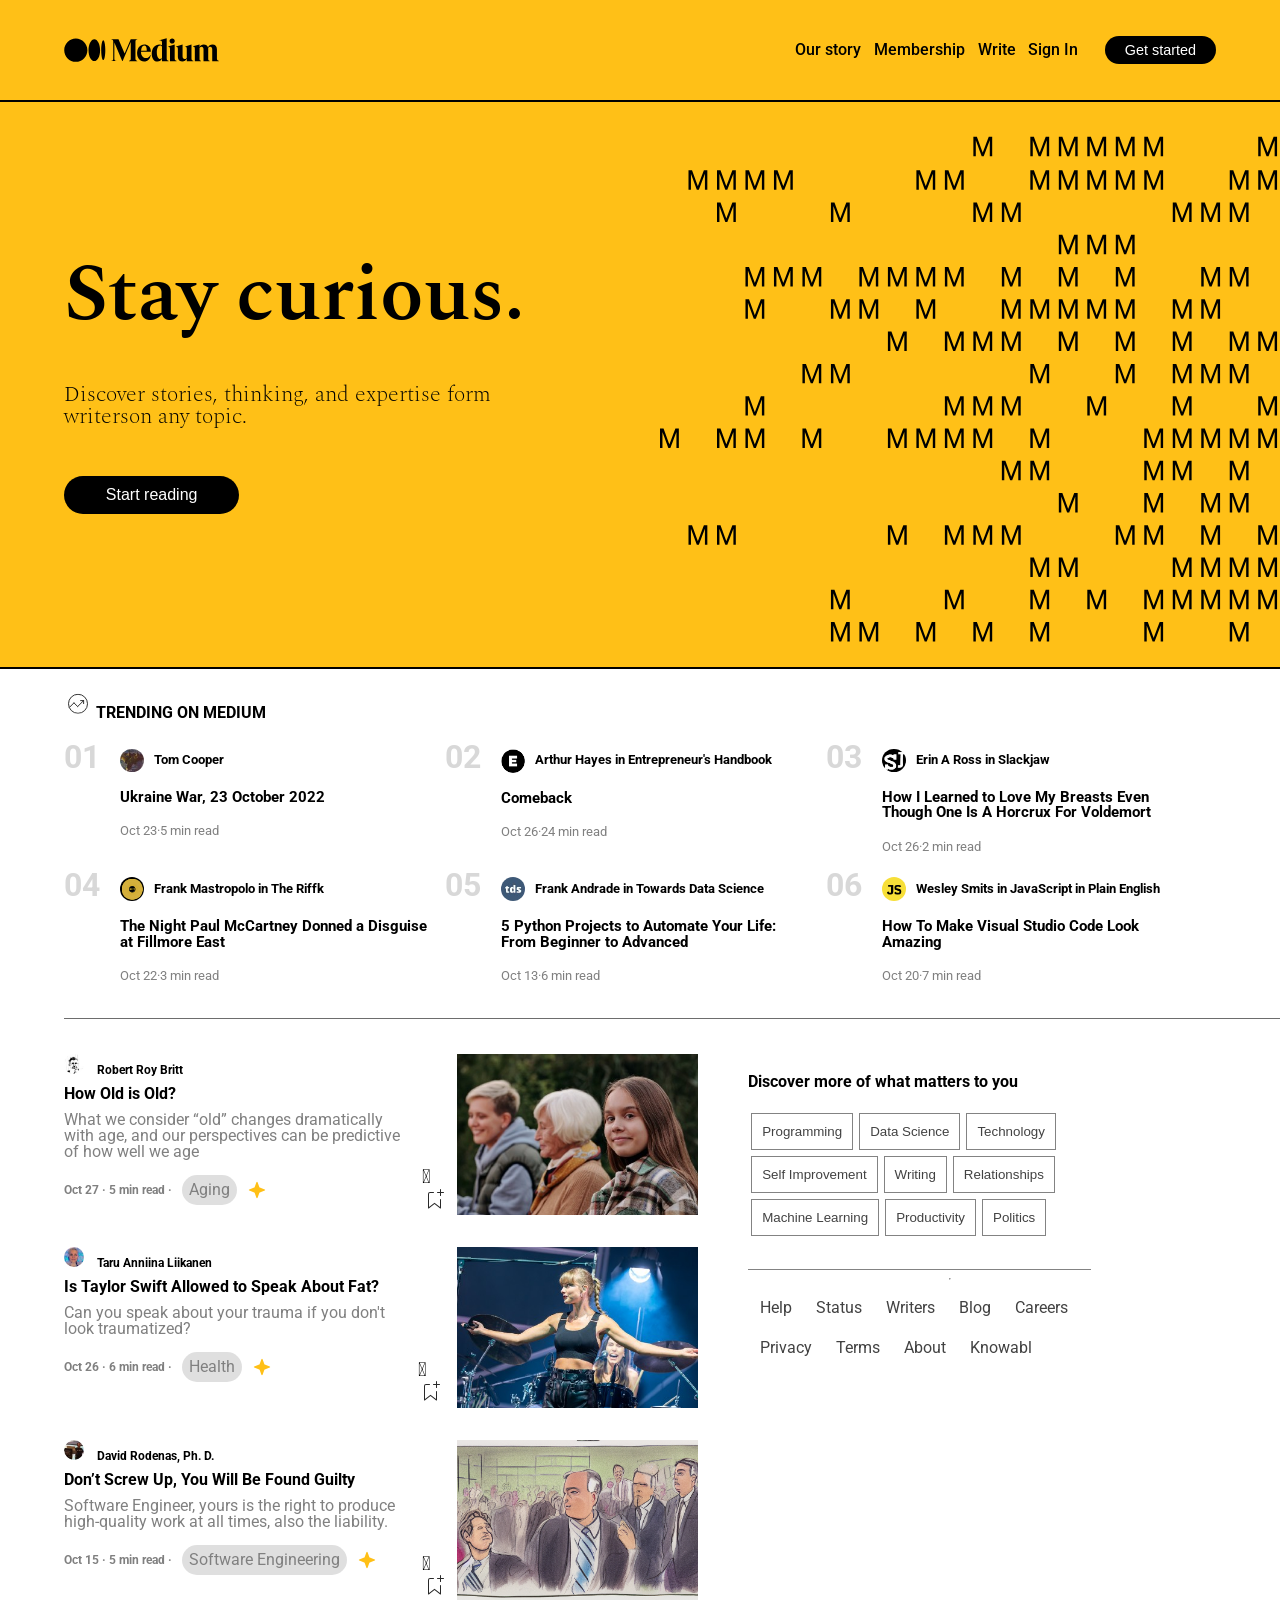
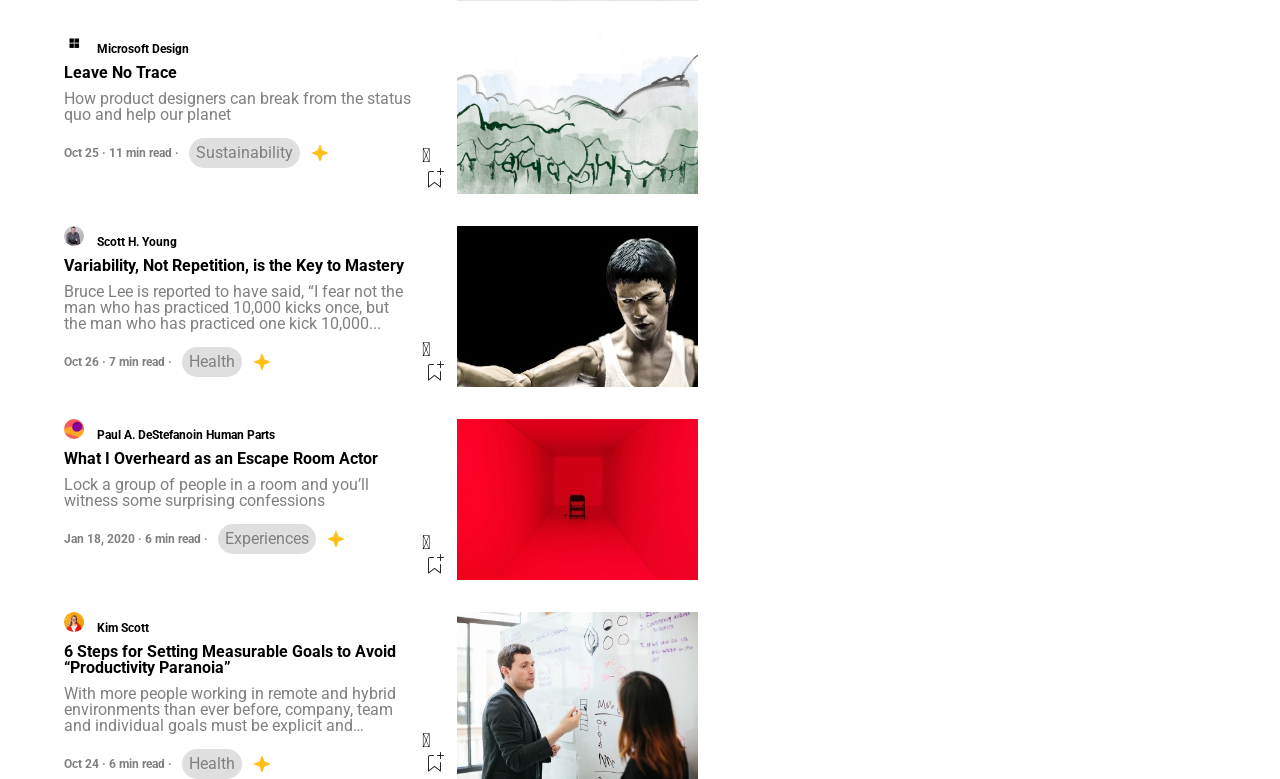
==== base_di_partenza/medium.html @ 02824f64 "add_file" ====
<!doctype html>
<html lang="en">
  <head>
    <meta charset="UTF-8" />
    <meta name="viewport" content="width=device-width, initial-scale=1.0" />
    <title>medium code</title>
    <link rel="stylesheet" href="../base_di_partenza/assets/css/reset.css" />
    <link rel="stylesheet" href="../base_di_partenza/assets/css/style.css" />
    <link
      rel="stylesheet"
      href="https://cdnjs.cloudflare.com/ajax/libs/font-awesome/5.15.4/css/all.min.css"
      integrity="sha512-1ycn6IcaQQ40/MKBW2W4Rhis/DbILU74C1vSrLJxCq57o941Ym01SwNsOMqvEBFlcgUa6xLiPY/NS5R+E6ztJQ=="
      crossorigin="anonymous"
      referrerpolicy="no-referrer"
    />
  </head>
  <body>
    <nav>
      <img src="./assets/imgs/svg/logo.svg" alt="logo" />
      <div class="nav-text-btn">
        <ul>
          <li>Our story</li>
          <li>Membership</li>
          <li>Write</li>
          <li>Sign In</li>
        </ul>
        <button>Get started</button>
      </div>
    </nav>
    <header>
      <section class="post-nav">
        <div class="text-header">
          <h1>Stay curious.</h1>
          <p>
            Discover stories, thinking, and expertise form writerson any topic.
          </p>
          <button>Start reading</button>
        </div>
        <svg
          xmlns="http://www.w3.org/2000/svg"
          viewBox="0 0 585 462"
          width="585"
          height="462"
          preserveAspectRatio="xMidYMid meet"
          style="
            width: 100%;
            height: 100%;
            transform: translate3d(0px, 0px, 0px);
            content-visibility: visible;
          "
        >
          <defs>
            <clipPath id="__lottie_element_3372">
              <rect width="585" height="462" x="0" y="0"></rect>
            </clipPath>
          </defs>
          <g clip-path="url(#__lottie_element_3372)">
            <g
              fill="rgb(0,0,0)"
              font-size="22"
              font-family="Shne"
              font-style="normal"
              font-weight="normal"
              aria-label=" M M M M M M M M M M M M M M
                M M M M M M M M M M M M M M M M M M M M M
               M M M M M M M M M M M M M M M M M M M M M M M M M
                M M M M M M M M M M M M
                M M M M M M M M M M M M M M M M M M M
                M M M M M M M M M M M M M M M M M M M M M
                M M M M M M M M M M M M M M
               M M M M M M M M M M M M M M M M M
               M M M M M M M M M M M M M M M M M M M
                M M M M M M M M M M M M M M M M M M M M M M M
               M M M M M M M M M M M M
                M M M M M M M M M M M M
                M M M M M M M M M M M M M M M M M M M M M
                M M M M M M M M M M M
                M M M M M M M M M M M M M M M M M
                M M M M M M M M M M M M M M M M
               "
              transform="matrix(1,0,0,1,291,232)"
              opacity="1"
              style="display: block"
            >
              <g
                stroke-linecap="butt"
                stroke-linejoin="round"
                stroke-miterlimit="4"
                transform="matrix(1,0,0,1,-33.238014221191406,-187.70428466796875)"
                opacity="0"
                style="display: inherit"
              >
                <g transform="scale(0.22,0.22)">
                  <g style="display: none"></g>
                </g>
              </g>
              <g
                stroke-linecap="butt"
                stroke-linejoin="round"
                stroke-miterlimit="4"
                transform="matrix(1,0,0,1,-28.6619930267334,-187.70428466796875)"
                opacity="0"
                style="display: inherit"
              >
                <g transform="scale(0.22,0.22)">
                  <g
                    transform="matrix(1,0,0,1,0,0)"
                    opacity="1"
                    style="display: block"
                  >
                    <path
                      d=" M46.82899856567383,0 C46.82899856567383,0 68.98500061035156,-59.518001556396484 68.98500061035156,-59.518001556396484 C68.98500061035156,-59.518001556396484 68.98500061035156,0 68.98500061035156,0 C68.98500061035156,0 77.947998046875,0 77.947998046875,0 C77.947998046875,0 77.947998046875,-72.30799865722656 77.947998046875,-72.30799865722656 C77.947998046875,-72.30799865722656 65.15799713134766,-72.30799865722656 65.15799713134766,-72.30799865722656 C65.15799713134766,-72.30799865722656 43.10300064086914,-12.890999794006348 43.10300064086914,-12.890999794006348 C43.10300064086914,-12.890999794006348 21.14900016784668,-72.30799865722656 21.14900016784668,-72.30799865722656 C21.14900016784668,-72.30799865722656 7.955999851226807,-72.30799865722656 7.955999851226807,-72.30799865722656 C7.955999851226807,-72.30799865722656 7.955999851226807,0 7.955999851226807,0 C7.955999851226807,0 17.020000457763672,0 17.020000457763672,0 C17.020000457763672,0 17.020000457763672,-59.518001556396484 17.020000457763672,-59.518001556396484 C17.020000457763672,-59.518001556396484 39.07500076293945,0 39.07500076293945,0 C39.07500076293945,0 46.82899856567383,0 46.82899856567383,0z"
                    ></path>
                    <g opacity="1" transform="matrix(1,0,0,1,0,0)"></g>
                  </g>
                </g>
              </g>
              <g
                stroke-linecap="butt"
                stroke-linejoin="round"
                stroke-miterlimit="4"
                transform="matrix(1,0,0,1,-9.940010070800781,-187.70428466796875)"
                opacity="0"
                style="display: inherit"
              >
                <g transform="scale(0.22,0.22)">
                  <g style="display: none"></g>
                </g>
              </g>
              <g
                stroke-linecap="butt"
                stroke-linejoin="round"
                stroke-miterlimit="4"
                transform="matrix(1,0,0,1,-5.363988876342773,-187.70428466796875)"
                opacity="0"
                style="display: inherit"
              >
                <g transform="scale(0.22,0.22)">
                  <g
                    transform="matrix(1,0,0,1,0,0)"
                    opacity="1"
                    style="display: block"
                  >
                    <path
                      d=" M46.82899856567383,0 C46.82899856567383,0 68.98500061035156,-59.518001556396484 68.98500061035156,-59.518001556396484 C68.98500061035156,-59.518001556396484 68.98500061035156,0 68.98500061035156,0 C68.98500061035156,0 77.947998046875,0 77.947998046875,0 C77.947998046875,0 77.947998046875,-72.30799865722656 77.947998046875,-72.30799865722656 C77.947998046875,-72.30799865722656 65.15799713134766,-72.30799865722656 65.15799713134766,-72.30799865722656 C65.15799713134766,-72.30799865722656 43.10300064086914,-12.890999794006348 43.10300064086914,-12.890999794006348 C43.10300064086914,-12.890999794006348 21.14900016784668,-72.30799865722656 21.14900016784668,-72.30799865722656 C21.14900016784668,-72.30799865722656 7.955999851226807,-72.30799865722656 7.955999851226807,-72.30799865722656 C7.955999851226807,-72.30799865722656 7.955999851226807,0 7.955999851226807,0 C7.955999851226807,0 17.020000457763672,0 17.020000457763672,0 C17.020000457763672,0 17.020000457763672,-59.518001556396484 17.020000457763672,-59.518001556396484 C17.020000457763672,-59.518001556396484 39.07500076293945,0 39.07500076293945,0 C39.07500076293945,0 46.82899856567383,0 46.82899856567383,0z"
                    ></path>
                    <g opacity="1" transform="matrix(1,0,0,1,0,0)"></g>
                  </g>
                </g>
              </g>
              <g
                stroke-linecap="butt"
                stroke-linejoin="round"
                stroke-miterlimit="4"
                transform="matrix(1,0,0,1,13.357994079589844,-187.70428466796875)"
                opacity="0"
                style="display: inherit"
              >
                <g transform="scale(0.22,0.22)">
                  <g style="display: none"></g>
                </g>
              </g>
              <g
                stroke-linecap="butt"
                stroke-linejoin="round"
                stroke-miterlimit="4"
                transform="matrix(1,0,0,1,17.93400001525879,-187.70428466796875)"
                opacity="0"
                style="display: inherit"
              >
                <g transform="scale(0.22,0.22)">
                  <g
                    transform="matrix(1,0,0,1,0,0)"
                    opacity="1"
                    style="display: block"
                  >
                    <path
                      d=" M46.82899856567383,0 C46.82899856567383,0 68.98500061035156,-59.518001556396484 68.98500061035156,-59.518001556396484 C68.98500061035156,-59.518001556396484 68.98500061035156,0 68.98500061035156,0 C68.98500061035156,0 77.947998046875,0 77.947998046875,0 C77.947998046875,0 77.947998046875,-72.30799865722656 77.947998046875,-72.30799865722656 C77.947998046875,-72.30799865722656 65.15799713134766,-72.30799865722656 65.15799713134766,-72.30799865722656 C65.15799713134766,-72.30799865722656 43.10300064086914,-12.890999794006348 43.10300064086914,-12.890999794006348 C43.10300064086914,-12.890999794006348 21.14900016784668,-72.30799865722656 21.14900016784668,-72.30799865722656 C21.14900016784668,-72.30799865722656 7.955999851226807,-72.30799865722656 7.955999851226807,-72.30799865722656 C7.955999851226807,-72.30799865722656 7.955999851226807,0 7.955999851226807,0 C7.955999851226807,0 17.020000457763672,0 17.020000457763672,0 C17.020000457763672,0 17.020000457763672,-59.518001556396484 17.020000457763672,-59.518001556396484 C17.020000457763672,-59.518001556396484 39.07500076293945,0 39.07500076293945,0 C39.07500076293945,0 46.82899856567383,0 46.82899856567383,0z"
                    ></path>
                    <g opacity="1" transform="matrix(1,0,0,1,0,0)"></g>
                  </g>
                </g>
              </g>
              <g
                stroke-linecap="butt"
                stroke-linejoin="round"
                stroke-miterlimit="4"
                transform="matrix(1,0,0,1,36.65599822998047,-187.70428466796875)"
                opacity="0"
                style="display: inherit"
              >
                <g transform="scale(0.22,0.22)">
                  <g style="display: none"></g>
                </g>
              </g>
              <g
                stroke-linecap="butt"
                stroke-linejoin="round"
                stroke-miterlimit="4"
                transform="matrix(1,0,0,1,41.23198699951172,-187.70428466796875)"
                opacity="1"
                style="display: inherit"
              >
                <g transform="scale(0.22,0.22)">
                  <g
                    transform="matrix(1,0,0,1,0,0)"
                    opacity="1"
                    style="display: block"
                  >
                    <path
                      d=" M46.82899856567383,0 C46.82899856567383,0 68.98500061035156,-59.518001556396484 68.98500061035156,-59.518001556396484 C68.98500061035156,-59.518001556396484 68.98500061035156,0 68.98500061035156,0 C68.98500061035156,0 77.947998046875,0 77.947998046875,0 C77.947998046875,0 77.947998046875,-72.30799865722656 77.947998046875,-72.30799865722656 C77.947998046875,-72.30799865722656 65.15799713134766,-72.30799865722656 65.15799713134766,-72.30799865722656 C65.15799713134766,-72.30799865722656 43.10300064086914,-12.890999794006348 43.10300064086914,-12.890999794006348 C43.10300064086914,-12.890999794006348 21.14900016784668,-72.30799865722656 21.14900016784668,-72.30799865722656 C21.14900016784668,-72.30799865722656 7.955999851226807,-72.30799865722656 7.955999851226807,-72.30799865722656 C7.955999851226807,-72.30799865722656 7.955999851226807,0 7.955999851226807,0 C7.955999851226807,0 17.020000457763672,0 17.020000457763672,0 C17.020000457763672,0 17.020000457763672,-59.518001556396484 17.020000457763672,-59.518001556396484 C17.020000457763672,-59.518001556396484 39.07500076293945,0 39.07500076293945,0 C39.07500076293945,0 46.82899856567383,0 46.82899856567383,0z"
                    ></path>
                    <g opacity="1" transform="matrix(1,0,0,1,0,0)"></g>
                  </g>
                </g>
              </g>
              <g
                stroke-linecap="butt"
                stroke-linejoin="round"
                stroke-miterlimit="4"
                transform="matrix(1,0,0,1,59.954002380371094,-187.70428466796875)"
                opacity="1"
                style="display: inherit"
              >
                <g transform="scale(0.22,0.22)">
                  <g style="display: none"></g>
                </g>
              </g>
              <g
                stroke-linecap="butt"
                stroke-linejoin="round"
                stroke-miterlimit="4"
                transform="matrix(1,0,0,1,64.52999114990234,-187.70428466796875)"
                opacity="0"
                style="display: inherit"
              >
                <g transform="scale(0.22,0.22)">
                  <g
                    transform="matrix(1,0,0,1,0,0)"
                    opacity="1"
                    style="display: block"
                  >
                    <path
                      d=" M46.82899856567383,0 C46.82899856567383,0 68.98500061035156,-59.518001556396484 68.98500061035156,-59.518001556396484 C68.98500061035156,-59.518001556396484 68.98500061035156,0 68.98500061035156,0 C68.98500061035156,0 77.947998046875,0 77.947998046875,0 C77.947998046875,0 77.947998046875,-72.30799865722656 77.947998046875,-72.30799865722656 C77.947998046875,-72.30799865722656 65.15799713134766,-72.30799865722656 65.15799713134766,-72.30799865722656 C65.15799713134766,-72.30799865722656 43.10300064086914,-12.890999794006348 43.10300064086914,-12.890999794006348 C43.10300064086914,-12.890999794006348 21.14900016784668,-72.30799865722656 21.14900016784668,-72.30799865722656 C21.14900016784668,-72.30799865722656 7.955999851226807,-72.30799865722656 7.955999851226807,-72.30799865722656 C7.955999851226807,-72.30799865722656 7.955999851226807,0 7.955999851226807,0 C7.955999851226807,0 17.020000457763672,0 17.020000457763672,0 C17.020000457763672,0 17.020000457763672,-59.518001556396484 17.020000457763672,-59.518001556396484 C17.020000457763672,-59.518001556396484 39.07500076293945,0 39.07500076293945,0 C39.07500076293945,0 46.82899856567383,0 46.82899856567383,0z"
                    ></path>
                    <g opacity="1" transform="matrix(1,0,0,1,0,0)"></g>
                  </g>
                </g>
              </g>
              <g
                stroke-linecap="butt"
                stroke-linejoin="round"
                stroke-miterlimit="4"
                transform="matrix(1,0,0,1,83.25200653076172,-187.70428466796875)"
                opacity="0"
                style="display: inherit"
              >
                <g transform="scale(0.22,0.22)">
                  <g style="display: none"></g>
                </g>
              </g>
              <g
                stroke-linecap="butt"
                stroke-linejoin="round"
                stroke-miterlimit="4"
                transform="matrix(1,0,0,1,87.82799530029297,-187.70428466796875)"
                opacity="1"
                style="display: inherit"
              >
                <g transform="scale(0.22,0.22)">
                  <g
                    transform="matrix(1,0,0,1,0,0)"
                    opacity="1"
                    style="display: block"
                  >
                    <path
                      d=" M46.82899856567383,0 C46.82899856567383,0 68.98500061035156,-59.518001556396484 68.98500061035156,-59.518001556396484 C68.98500061035156,-59.518001556396484 68.98500061035156,0 68.98500061035156,0 C68.98500061035156,0 77.947998046875,0 77.947998046875,0 C77.947998046875,0 77.947998046875,-72.30799865722656 77.947998046875,-72.30799865722656 C77.947998046875,-72.30799865722656 65.15799713134766,-72.30799865722656 65.15799713134766,-72.30799865722656 C65.15799713134766,-72.30799865722656 43.10300064086914,-12.890999794006348 43.10300064086914,-12.890999794006348 C43.10300064086914,-12.890999794006348 21.14900016784668,-72.30799865722656 21.14900016784668,-72.30799865722656 C21.14900016784668,-72.30799865722656 7.955999851226807,-72.30799865722656 7.955999851226807,-72.30799865722656 C7.955999851226807,-72.30799865722656 7.955999851226807,0 7.955999851226807,0 C7.955999851226807,0 17.020000457763672,0 17.020000457763672,0 C17.020000457763672,0 17.020000457763672,-59.518001556396484 17.020000457763672,-59.518001556396484 C17.020000457763672,-59.518001556396484 39.07500076293945,0 39.07500076293945,0 C39.07500076293945,0 46.82899856567383,0 46.82899856567383,0z"
                    ></path>
                    <g opacity="1" transform="matrix(1,0,0,1,0,0)"></g>
                  </g>
                </g>
              </g>
              <g
                stroke-linecap="butt"
                stroke-linejoin="round"
                stroke-miterlimit="4"
                transform="matrix(1,0,0,1,106.54999542236328,-187.70428466796875)"
                opacity="1"
                style="display: inherit"
              >
                <g transform="scale(0.22,0.22)">
                  <g style="display: none"></g>
                </g>
              </g>
              <g
                stroke-linecap="butt"
                stroke-linejoin="round"
                stroke-miterlimit="4"
                transform="matrix(1,0,0,1,111.1259994506836,-187.70428466796875)"
                opacity="1"
                style="display: inherit"
              >
                <g transform="scale(0.22,0.22)">
                  <g
                    transform="matrix(1,0,0,1,0,0)"
                    opacity="1"
                    style="display: block"
                  >
                    <path
                      d=" M46.82899856567383,0 C46.82899856567383,0 68.98500061035156,-59.518001556396484 68.98500061035156,-59.518001556396484 C68.98500061035156,-59.518001556396484 68.98500061035156,0 68.98500061035156,0 C68.98500061035156,0 77.947998046875,0 77.947998046875,0 C77.947998046875,0 77.947998046875,-72.30799865722656 77.947998046875,-72.30799865722656 C77.947998046875,-72.30799865722656 65.15799713134766,-72.30799865722656 65.15799713134766,-72.30799865722656 C65.15799713134766,-72.30799865722656 43.10300064086914,-12.890999794006348 43.10300064086914,-12.890999794006348 C43.10300064086914,-12.890999794006348 21.14900016784668,-72.30799865722656 21.14900016784668,-72.30799865722656 C21.14900016784668,-72.30799865722656 7.955999851226807,-72.30799865722656 7.955999851226807,-72.30799865722656 C7.955999851226807,-72.30799865722656 7.955999851226807,0 7.955999851226807,0 C7.955999851226807,0 17.020000457763672,0 17.020000457763672,0 C17.020000457763672,0 17.020000457763672,-59.518001556396484 17.020000457763672,-59.518001556396484 C17.020000457763672,-59.518001556396484 39.07500076293945,0 39.07500076293945,0 C39.07500076293945,0 46.82899856567383,0 46.82899856567383,0z"
                    ></path>
                    <g opacity="1" transform="matrix(1,0,0,1,0,0)"></g>
                  </g>
                </g>
              </g>
              <g
                stroke-linecap="butt"
                stroke-linejoin="round"
                stroke-miterlimit="4"
                transform="matrix(1,0,0,1,129.84800720214844,-187.70428466796875)"
                opacity="0"
                style="display: inherit"
              >
                <g transform="scale(0.22,0.22)">
                  <g style="display: none"></g>
                </g>
              </g>
              <g
                stroke-linecap="butt"
                stroke-linejoin="round"
                stroke-miterlimit="4"
                transform="matrix(1,0,0,1,134.42401123046875,-187.70428466796875)"
                opacity="1"
                style="display: inherit"
              >
                <g transform="scale(0.22,0.22)">
                  <g
                    transform="matrix(1,0,0,1,0,0)"
                    opacity="1"
                    style="display: block"
                  >
                    <path
                      d=" M46.82899856567383,0 C46.82899856567383,0 68.98500061035156,-59.518001556396484 68.98500061035156,-59.518001556396484 C68.98500061035156,-59.518001556396484 68.98500061035156,0 68.98500061035156,0 C68.98500061035156,0 77.947998046875,0 77.947998046875,0 C77.947998046875,0 77.947998046875,-72.30799865722656 77.947998046875,-72.30799865722656 C77.947998046875,-72.30799865722656 65.15799713134766,-72.30799865722656 65.15799713134766,-72.30799865722656 C65.15799713134766,-72.30799865722656 43.10300064086914,-12.890999794006348 43.10300064086914,-12.890999794006348 C43.10300064086914,-12.890999794006348 21.14900016784668,-72.30799865722656 21.14900016784668,-72.30799865722656 C21.14900016784668,-72.30799865722656 7.955999851226807,-72.30799865722656 7.955999851226807,-72.30799865722656 C7.955999851226807,-72.30799865722656 7.955999851226807,0 7.955999851226807,0 C7.955999851226807,0 17.020000457763672,0 17.020000457763672,0 C17.020000457763672,0 17.020000457763672,-59.518001556396484 17.020000457763672,-59.518001556396484 C17.020000457763672,-59.518001556396484 39.07500076293945,0 39.07500076293945,0 C39.07500076293945,0 46.82899856567383,0 46.82899856567383,0z"
                    ></path>
                    <g opacity="1" transform="matrix(1,0,0,1,0,0)"></g>
                  </g>
                </g>
              </g>
              <g
                stroke-linecap="butt"
                stroke-linejoin="round"
                stroke-miterlimit="4"
                transform="matrix(1,0,0,1,153.14599609375,-187.70428466796875)"
                opacity="1"
                style="display: inherit"
              >
                <g transform="scale(0.22,0.22)">
                  <g style="display: none"></g>
                </g>
              </g>
              <g
                stroke-linecap="butt"
                stroke-linejoin="round"
                stroke-miterlimit="4"
                transform="matrix(1,0,0,1,157.72198486328125,-187.70428466796875)"
                opacity="1"
                style="display: inherit"
              >
                <g transform="scale(0.22,0.22)">
                  <g
                    transform="matrix(1,0,0,1,0,0)"
                    opacity="1"
                    style="display: block"
                  >
                    <path
                      d=" M46.82899856567383,0 C46.82899856567383,0 68.98500061035156,-59.518001556396484 68.98500061035156,-59.518001556396484 C68.98500061035156,-59.518001556396484 68.98500061035156,0 68.98500061035156,0 C68.98500061035156,0 77.947998046875,0 77.947998046875,0 C77.947998046875,0 77.947998046875,-72.30799865722656 77.947998046875,-72.30799865722656 C77.947998046875,-72.30799865722656 65.15799713134766,-72.30799865722656 65.15799713134766,-72.30799865722656 C65.15799713134766,-72.30799865722656 43.10300064086914,-12.890999794006348 43.10300064086914,-12.890999794006348 C43.10300064086914,-12.890999794006348 21.14900016784668,-72.30799865722656 21.14900016784668,-72.30799865722656 C21.14900016784668,-72.30799865722656 7.955999851226807,-72.30799865722656 7.955999851226807,-72.30799865722656 C7.955999851226807,-72.30799865722656 7.955999851226807,0 7.955999851226807,0 C7.955999851226807,0 17.020000457763672,0 17.020000457763672,0 C17.020000457763672,0 17.020000457763672,-59.518001556396484 17.020000457763672,-59.518001556396484 C17.020000457763672,-59.518001556396484 39.07500076293945,0 39.07500076293945,0 C39.07500076293945,0 46.82899856567383,0 46.82899856567383,0z"
                    ></path>
                    <g opacity="1" transform="matrix(1,0,0,1,0,0)"></g>
                  </g>
                </g>
              </g>
              <g
                stroke-linecap="butt"
                stroke-linejoin="round"
                stroke-miterlimit="4"
                transform="matrix(1,0,0,1,176.44398498535156,-187.70428466796875)"
                opacity="1"
                style="display: inherit"
              >
                <g transform="scale(0.22,0.22)">
                  <g style="display: none"></g>
                </g>
              </g>
              <g
                stroke-linecap="butt"
                stroke-linejoin="round"
                stroke-miterlimit="4"
                transform="matrix(1,0,0,1,181.01998901367188,-187.70428466796875)"
                opacity="1"
                style="display: inherit"
              >
                <g transform="scale(0.22,0.22)">
                  <g
                    transform="matrix(1,0,0,1,0,0)"
                    opacity="1"
                    style="display: block"
                  >
                    <path
                      d=" M46.82899856567383,0 C46.82899856567383,0 68.98500061035156,-59.518001556396484 68.98500061035156,-59.518001556396484 C68.98500061035156,-59.518001556396484 68.98500061035156,0 68.98500061035156,0 C68.98500061035156,0 77.947998046875,0 77.947998046875,0 C77.947998046875,0 77.947998046875,-72.30799865722656 77.947998046875,-72.30799865722656 C77.947998046875,-72.30799865722656 65.15799713134766,-72.30799865722656 65.15799713134766,-72.30799865722656 C65.15799713134766,-72.30799865722656 43.10300064086914,-12.890999794006348 43.10300064086914,-12.890999794006348 C43.10300064086914,-12.890999794006348 21.14900016784668,-72.30799865722656 21.14900016784668,-72.30799865722656 C21.14900016784668,-72.30799865722656 7.955999851226807,-72.30799865722656 7.955999851226807,-72.30799865722656 C7.955999851226807,-72.30799865722656 7.955999851226807,0 7.955999851226807,0 C7.955999851226807,0 17.020000457763672,0 17.020000457763672,0 C17.020000457763672,0 17.020000457763672,-59.518001556396484 17.020000457763672,-59.518001556396484 C17.020000457763672,-59.518001556396484 39.07500076293945,0 39.07500076293945,0 C39.07500076293945,0 46.82899856567383,0 46.82899856567383,0z"
                    ></path>
                    <g opacity="1" transform="matrix(1,0,0,1,0,0)"></g>
                  </g>
                </g>
              </g>
              <g
                stroke-linecap="butt"
                stroke-linejoin="round"
                stroke-miterlimit="4"
                transform="matrix(1,0,0,1,199.7419891357422,-187.70428466796875)"
                opacity="0"
                style="display: inherit"
              >
                <g transform="scale(0.22,0.22)">
                  <g style="display: none"></g>
                </g>
              </g>
              <g
                stroke-linecap="butt"
                stroke-linejoin="round"
                stroke-miterlimit="4"
                transform="matrix(1,0,0,1,204.3179931640625,-187.70428466796875)"
                opacity="0"
                style="display: inherit"
              >
                <g transform="scale(0.22,0.22)">
                  <g
                    transform="matrix(1,0,0,1,0,0)"
                    opacity="1"
                    style="display: block"
                  >
                    <path
                      d=" M46.82899856567383,0 C46.82899856567383,0 68.98500061035156,-59.518001556396484 68.98500061035156,-59.518001556396484 C68.98500061035156,-59.518001556396484 68.98500061035156,0 68.98500061035156,0 C68.98500061035156,0 77.947998046875,0 77.947998046875,0 C77.947998046875,0 77.947998046875,-72.30799865722656 77.947998046875,-72.30799865722656 C77.947998046875,-72.30799865722656 65.15799713134766,-72.30799865722656 65.15799713134766,-72.30799865722656 C65.15799713134766,-72.30799865722656 43.10300064086914,-12.890999794006348 43.10300064086914,-12.890999794006348 C43.10300064086914,-12.890999794006348 21.14900016784668,-72.30799865722656 21.14900016784668,-72.30799865722656 C21.14900016784668,-72.30799865722656 7.955999851226807,-72.30799865722656 7.955999851226807,-72.30799865722656 C7.955999851226807,-72.30799865722656 7.955999851226807,0 7.955999851226807,0 C7.955999851226807,0 17.020000457763672,0 17.020000457763672,0 C17.020000457763672,0 17.020000457763672,-59.518001556396484 17.020000457763672,-59.518001556396484 C17.020000457763672,-59.518001556396484 39.07500076293945,0 39.07500076293945,0 C39.07500076293945,0 46.82899856567383,0 46.82899856567383,0z"
                    ></path>
                    <g opacity="1" transform="matrix(1,0,0,1,0,0)"></g>
                  </g>
                </g>
              </g>
              <g
                stroke-linecap="butt"
                stroke-linejoin="round"
                stroke-miterlimit="4"
                transform="matrix(1,0,0,1,223.0399932861328,-187.70428466796875)"
                opacity="0"
                style="display: inherit"
              >
                <g transform="scale(0.22,0.22)">
                  <g style="display: none"></g>
                </g>
              </g>
              <g
                stroke-linecap="butt"
                stroke-linejoin="round"
                stroke-miterlimit="4"
                transform="matrix(1,0,0,1,227.61599731445312,-187.70428466796875)"
                opacity="0"
                style="display: inherit"
              >
                <g transform="scale(0.22,0.22)">
                  <g
                    transform="matrix(1,0,0,1,0,0)"
                    opacity="1"
                    style="display: block"
                  >
                    <path
                      d=" M46.82899856567383,0 C46.82899856567383,0 68.98500061035156,-59.518001556396484 68.98500061035156,-59.518001556396484 C68.98500061035156,-59.518001556396484 68.98500061035156,0 68.98500061035156,0 C68.98500061035156,0 77.947998046875,0 77.947998046875,0 C77.947998046875,0 77.947998046875,-72.30799865722656 77.947998046875,-72.30799865722656 C77.947998046875,-72.30799865722656 65.15799713134766,-72.30799865722656 65.15799713134766,-72.30799865722656 C65.15799713134766,-72.30799865722656 43.10300064086914,-12.890999794006348 43.10300064086914,-12.890999794006348 C43.10300064086914,-12.890999794006348 21.14900016784668,-72.30799865722656 21.14900016784668,-72.30799865722656 C21.14900016784668,-72.30799865722656 7.955999851226807,-72.30799865722656 7.955999851226807,-72.30799865722656 C7.955999851226807,-72.30799865722656 7.955999851226807,0 7.955999851226807,0 C7.955999851226807,0 17.020000457763672,0 17.020000457763672,0 C17.020000457763672,0 17.020000457763672,-59.518001556396484 17.020000457763672,-59.518001556396484 C17.020000457763672,-59.518001556396484 39.07500076293945,0 39.07500076293945,0 C39.07500076293945,0 46.82899856567383,0 46.82899856567383,0z"
                    ></path>
                    <g opacity="1" transform="matrix(1,0,0,1,0,0)"></g>
                  </g>
                </g>
              </g>
              <g
                stroke-linecap="butt"
                stroke-linejoin="round"
                stroke-miterlimit="4"
                transform="matrix(1,0,0,1,246.33799743652344,-187.70428466796875)"
                opacity="1"
                style="display: inherit"
              >
                <g transform="scale(0.22,0.22)">
                  <g style="display: none"></g>
                </g>
              </g>
              <g
                stroke-linecap="butt"
                stroke-linejoin="round"
                stroke-miterlimit="4"
                transform="matrix(1,0,0,1,250.9139862060547,-187.70428466796875)"
                opacity="0"
                style="display: inherit"
              >
                <g transform="scale(0.22,0.22)">
                  <g
                    transform="matrix(1,0,0,1,0,0)"
                    opacity="1"
                    style="display: block"
                  >
                    <path
                      d=" M46.82899856567383,0 C46.82899856567383,0 68.98500061035156,-59.518001556396484 68.98500061035156,-59.518001556396484 C68.98500061035156,-59.518001556396484 68.98500061035156,0 68.98500061035156,0 C68.98500061035156,0 77.947998046875,0 77.947998046875,0 C77.947998046875,0 77.947998046875,-72.30799865722656 77.947998046875,-72.30799865722656 C77.947998046875,-72.30799865722656 65.15799713134766,-72.30799865722656 65.15799713134766,-72.30799865722656 C65.15799713134766,-72.30799865722656 43.10300064086914,-12.890999794006348 43.10300064086914,-12.890999794006348 C43.10300064086914,-12.890999794006348 21.14900016784668,-72.30799865722656 21.14900016784668,-72.30799865722656 C21.14900016784668,-72.30799865722656 7.955999851226807,-72.30799865722656 7.955999851226807,-72.30799865722656 C7.955999851226807,-72.30799865722656 7.955999851226807,0 7.955999851226807,0 C7.955999851226807,0 17.020000457763672,0 17.020000457763672,0 C17.020000457763672,0 17.020000457763672,-59.518001556396484 17.020000457763672,-59.518001556396484 C17.020000457763672,-59.518001556396484 39.07500076293945,0 39.07500076293945,0 C39.07500076293945,0 46.82899856567383,0 46.82899856567383,0z"
                    ></path>
                    <g opacity="1" transform="matrix(1,0,0,1,0,0)"></g>
                  </g>
                </g>
              </g>
              <g
                stroke-linecap="butt"
                stroke-linejoin="round"
                stroke-miterlimit="4"
                transform="matrix(1,0,0,1,269.6360168457031,-187.70428466796875)"
                opacity="0"
                style="display: inherit"
              >
                <g transform="scale(0.22,0.22)">
                  <g style="display: none"></g>
                </g>
              </g>
              <g
                stroke-linecap="butt"
                stroke-linejoin="round"
                stroke-miterlimit="4"
                transform="matrix(1,0,0,1,274.2120056152344,-187.70428466796875)"
                opacity="1"
                style="display: inherit"
              >
                <g transform="scale(0.22,0.22)">
                  <g
                    transform="matrix(1,0,0,1,0,0)"
                    opacity="1"
                    style="display: block"
                  >
                    <path
                      d=" M46.82899856567383,0 C46.82899856567383,0 68.98500061035156,-59.518001556396484 68.98500061035156,-59.518001556396484 C68.98500061035156,-59.518001556396484 68.98500061035156,0 68.98500061035156,0 C68.98500061035156,0 77.947998046875,0 77.947998046875,0 C77.947998046875,0 77.947998046875,-72.30799865722656 77.947998046875,-72.30799865722656 C77.947998046875,-72.30799865722656 65.15799713134766,-72.30799865722656 65.15799713134766,-72.30799865722656 C65.15799713134766,-72.30799865722656 43.10300064086914,-12.890999794006348 43.10300064086914,-12.890999794006348 C43.10300064086914,-12.890999794006348 21.14900016784668,-72.30799865722656 21.14900016784668,-72.30799865722656 C21.14900016784668,-72.30799865722656 7.955999851226807,-72.30799865722656 7.955999851226807,-72.30799865722656 C7.955999851226807,-72.30799865722656 7.955999851226807,0 7.955999851226807,0 C7.955999851226807,0 17.020000457763672,0 17.020000457763672,0 C17.020000457763672,0 17.020000457763672,-59.518001556396484 17.020000457763672,-59.518001556396484 C17.020000457763672,-59.518001556396484 39.07500076293945,0 39.07500076293945,0 C39.07500076293945,0 46.82899856567383,0 46.82899856567383,0z"
                    ></path>
                    <g opacity="1" transform="matrix(1,0,0,1,0,0)"></g>
                  </g>
                </g>
              </g>
              <g
                stroke-linecap="butt"
                stroke-linejoin="round"
                stroke-miterlimit="4"
                style="display: inherit"
              >
                <g transform="scale(0.22,0.22)">
                  <g style="display: none"></g>
                </g>
              </g>
              <g
                stroke-linecap="butt"
                stroke-linejoin="round"
                stroke-miterlimit="4"
                transform="matrix(1,0,0,1,-196.3240203857422,-160.30429077148438)"
                opacity="1"
                style="display: inherit"
              >
                <g transform="scale(0.22,0.22)">
                  <g style="display: none"></g>
                </g>
              </g>
              <g
                stroke-linecap="butt"
                stroke-linejoin="round"
                stroke-miterlimit="4"
                transform="matrix(1,0,0,1,-191.7480010986328,-160.30429077148438)"
                opacity="1"
                style="display: inherit"
              >
                <g transform="scale(0.22,0.22)">
                  <g
                    transform="matrix(1,0,0,1,0,0)"
                    opacity="1"
                    style="display: block"
                  >
                    <path
                      d=" M46.82899856567383,0 C46.82899856567383,0 68.98500061035156,-59.518001556396484 68.98500061035156,-59.518001556396484 C68.98500061035156,-59.518001556396484 68.98500061035156,0 68.98500061035156,0 C68.98500061035156,0 77.947998046875,0 77.947998046875,0 C77.947998046875,0 77.947998046875,-72.30799865722656 77.947998046875,-72.30799865722656 C77.947998046875,-72.30799865722656 65.15799713134766,-72.30799865722656 65.15799713134766,-72.30799865722656 C65.15799713134766,-72.30799865722656 43.10300064086914,-12.890999794006348 43.10300064086914,-12.890999794006348 C43.10300064086914,-12.890999794006348 21.14900016784668,-72.30799865722656 21.14900016784668,-72.30799865722656 C21.14900016784668,-72.30799865722656 7.955999851226807,-72.30799865722656 7.955999851226807,-72.30799865722656 C7.955999851226807,-72.30799865722656 7.955999851226807,0 7.955999851226807,0 C7.955999851226807,0 17.020000457763672,0 17.020000457763672,0 C17.020000457763672,0 17.020000457763672,-59.518001556396484 17.020000457763672,-59.518001556396484 C17.020000457763672,-59.518001556396484 39.07500076293945,0 39.07500076293945,0 C39.07500076293945,0 46.82899856567383,0 46.82899856567383,0z"
                    ></path>
                    <g opacity="1" transform="matrix(1,0,0,1,0,0)"></g>
                  </g>
                </g>
              </g>
              <g
                stroke-linecap="butt"
                stroke-linejoin="round"
                stroke-miterlimit="4"
                transform="matrix(1,0,0,1,-173.02601623535156,-160.30429077148438)"
                opacity="1"
                style="display: inherit"
              >
                <g transform="scale(0.22,0.22)">
                  <g style="display: none"></g>
                </g>
              </g>
              <g
                stroke-linecap="butt"
                stroke-linejoin="round"
                stroke-miterlimit="4"
                transform="matrix(1,0,0,1,-168.4499969482422,-160.30429077148438)"
                opacity="1"
                style="display: inherit"
              >
                <g transform="scale(0.22,0.22)">
                  <g
                    transform="matrix(1,0,0,1,0,0)"
                    opacity="1"
                    style="display: block"
                  >
                    <path
                      d=" M46.82899856567383,0 C46.82899856567383,0 68.98500061035156,-59.518001556396484 68.98500061035156,-59.518001556396484 C68.98500061035156,-59.518001556396484 68.98500061035156,0 68.98500061035156,0 C68.98500061035156,0 77.947998046875,0 77.947998046875,0 C77.947998046875,0 77.947998046875,-72.30799865722656 77.947998046875,-72.30799865722656 C77.947998046875,-72.30799865722656 65.15799713134766,-72.30799865722656 65.15799713134766,-72.30799865722656 C65.15799713134766,-72.30799865722656 43.10300064086914,-12.890999794006348 43.10300064086914,-12.890999794006348 C43.10300064086914,-12.890999794006348 21.14900016784668,-72.30799865722656 21.14900016784668,-72.30799865722656 C21.14900016784668,-72.30799865722656 7.955999851226807,-72.30799865722656 7.955999851226807,-72.30799865722656 C7.955999851226807,-72.30799865722656 7.955999851226807,0 7.955999851226807,0 C7.955999851226807,0 17.020000457763672,0 17.020000457763672,0 C17.020000457763672,0 17.020000457763672,-59.518001556396484 17.020000457763672,-59.518001556396484 C17.020000457763672,-59.518001556396484 39.07500076293945,0 39.07500076293945,0 C39.07500076293945,0 46.82899856567383,0 46.82899856567383,0z"
                    ></path>
                    <g opacity="1" transform="matrix(1,0,0,1,0,0)"></g>
                  </g>
                </g>
              </g>
              <g
                stroke-linecap="butt"
                stroke-linejoin="round"
                stroke-miterlimit="4"
                transform="matrix(1,0,0,1,-149.72801208496094,-160.30429077148438)"
                opacity="0"
                style="display: inherit"
              >
                <g transform="scale(0.22,0.22)">
                  <g style="display: none"></g>
                </g>
              </g>
              <g
                stroke-linecap="butt"
                stroke-linejoin="round"
                stroke-miterlimit="4"
                transform="matrix(1,0,0,1,-145.15200805664062,-160.30429077148438)"
                opacity="1"
                style="display: inherit"
              >
                <g transform="scale(0.22,0.22)">
                  <g
                    transform="matrix(1,0,0,1,0,0)"
                    opacity="1"
                    style="display: block"
                  >
                    <path
                      d=" M46.82899856567383,0 C46.82899856567383,0 68.98500061035156,-59.518001556396484 68.98500061035156,-59.518001556396484 C68.98500061035156,-59.518001556396484 68.98500061035156,0 68.98500061035156,0 C68.98500061035156,0 77.947998046875,0 77.947998046875,0 C77.947998046875,0 77.947998046875,-72.30799865722656 77.947998046875,-72.30799865722656 C77.947998046875,-72.30799865722656 65.15799713134766,-72.30799865722656 65.15799713134766,-72.30799865722656 C65.15799713134766,-72.30799865722656 43.10300064086914,-12.890999794006348 43.10300064086914,-12.890999794006348 C43.10300064086914,-12.890999794006348 21.14900016784668,-72.30799865722656 21.14900016784668,-72.30799865722656 C21.14900016784668,-72.30799865722656 7.955999851226807,-72.30799865722656 7.955999851226807,-72.30799865722656 C7.955999851226807,-72.30799865722656 7.955999851226807,0 7.955999851226807,0 C7.955999851226807,0 17.020000457763672,0 17.020000457763672,0 C17.020000457763672,0 17.020000457763672,-59.518001556396484 17.020000457763672,-59.518001556396484 C17.020000457763672,-59.518001556396484 39.07500076293945,0 39.07500076293945,0 C39.07500076293945,0 46.82899856567383,0 46.82899856567383,0z"
                    ></path>
                    <g opacity="1" transform="matrix(1,0,0,1,0,0)"></g>
                  </g>
                </g>
              </g>
              <g
                stroke-linecap="butt"
                stroke-linejoin="round"
                stroke-miterlimit="4"
                transform="matrix(1,0,0,1,-126.43000793457031,-160.30429077148438)"
                opacity="0"
                style="display: inherit"
              >
                <g transform="scale(0.22,0.22)">
                  <g style="display: none"></g>
                </g>
              </g>
              <g
                stroke-linecap="butt"
                stroke-linejoin="round"
                stroke-miterlimit="4"
                transform="matrix(1,0,0,1,-121.85401916503906,-160.30429077148438)"
                opacity="1"
                style="display: inherit"
              >
                <g transform="scale(0.22,0.22)">
                  <g
                    transform="matrix(1,0,0,1,0,0)"
                    opacity="1"
                    style="display: block"
                  >
                    <path
                      d=" M46.82899856567383,0 C46.82899856567383,0 68.98500061035156,-59.518001556396484 68.98500061035156,-59.518001556396484 C68.98500061035156,-59.518001556396484 68.98500061035156,0 68.98500061035156,0 C68.98500061035156,0 77.947998046875,0 77.947998046875,0 C77.947998046875,0 77.947998046875,-72.30799865722656 77.947998046875,-72.30799865722656 C77.947998046875,-72.30799865722656 65.15799713134766,-72.30799865722656 65.15799713134766,-72.30799865722656 C65.15799713134766,-72.30799865722656 43.10300064086914,-12.890999794006348 43.10300064086914,-12.890999794006348 C43.10300064086914,-12.890999794006348 21.14900016784668,-72.30799865722656 21.14900016784668,-72.30799865722656 C21.14900016784668,-72.30799865722656 7.955999851226807,-72.30799865722656 7.955999851226807,-72.30799865722656 C7.955999851226807,-72.30799865722656 7.955999851226807,0 7.955999851226807,0 C7.955999851226807,0 17.020000457763672,0 17.020000457763672,0 C17.020000457763672,0 17.020000457763672,-59.518001556396484 17.020000457763672,-59.518001556396484 C17.020000457763672,-59.518001556396484 39.07500076293945,0 39.07500076293945,0 C39.07500076293945,0 46.82899856567383,0 46.82899856567383,0z"
                    ></path>
                    <g opacity="1" transform="matrix(1,0,0,1,0,0)"></g>
                  </g>
                </g>
              </g>
              <g
                stroke-linecap="butt"
                stroke-linejoin="round"
                stroke-miterlimit="4"
                transform="matrix(1,0,0,1,-103.13199615478516,-160.30429077148438)"
                opacity="0"
                style="display: inherit"
              >
                <g transform="scale(0.22,0.22)">
                  <g style="display: none"></g>
                </g>
              </g>
              <g
                stroke-linecap="butt"
                stroke-linejoin="round"
                stroke-miterlimit="4"
                transform="matrix(1,0,0,1,-98.5560073852539,-160.30429077148438)"
                opacity="0"
                style="display: inherit"
              >
                <g transform="scale(0.22,0.22)">
                  <g
                    transform="matrix(1,0,0,1,0,0)"
                    opacity="1"
                    style="display: block"
                  >
                    <path
                      d=" M46.82899856567383,0 C46.82899856567383,0 68.98500061035156,-59.518001556396484 68.98500061035156,-59.518001556396484 C68.98500061035156,-59.518001556396484 68.98500061035156,0 68.98500061035156,0 C68.98500061035156,0 77.947998046875,0 77.947998046875,0 C77.947998046875,0 77.947998046875,-72.30799865722656 77.947998046875,-72.30799865722656 C77.947998046875,-72.30799865722656 65.15799713134766,-72.30799865722656 65.15799713134766,-72.30799865722656 C65.15799713134766,-72.30799865722656 43.10300064086914,-12.890999794006348 43.10300064086914,-12.890999794006348 C43.10300064086914,-12.890999794006348 21.14900016784668,-72.30799865722656 21.14900016784668,-72.30799865722656 C21.14900016784668,-72.30799865722656 7.955999851226807,-72.30799865722656 7.955999851226807,-72.30799865722656 C7.955999851226807,-72.30799865722656 7.955999851226807,0 7.955999851226807,0 C7.955999851226807,0 17.020000457763672,0 17.020000457763672,0 C17.020000457763672,0 17.020000457763672,-59.518001556396484 17.020000457763672,-59.518001556396484 C17.020000457763672,-59.518001556396484 39.07500076293945,0 39.07500076293945,0 C39.07500076293945,0 46.82899856567383,0 46.82899856567383,0z"
                    ></path>
                    <g opacity="1" transform="matrix(1,0,0,1,0,0)"></g>
                  </g>
                </g>
              </g>
              <g
                stroke-linecap="butt"
                stroke-linejoin="round"
                stroke-miterlimit="4"
                transform="matrix(1,0,0,1,-79.83399200439453,-160.30429077148438)"
                opacity="0"
                style="display: inherit"
              >
                <g transform="scale(0.22,0.22)">
                  <g style="display: none"></g>
                </g>
              </g>
              <g
                stroke-linecap="butt"
                stroke-linejoin="round"
                stroke-miterlimit="4"
                transform="matrix(1,0,0,1,-75.25800323486328,-160.30429077148438)"
                opacity="0"
                style="display: inherit"
              >
                <g transform="scale(0.22,0.22)">
                  <g
                    transform="matrix(1,0,0,1,0,0)"
                    opacity="1"
                    style="display: block"
                  >
                    <path
                      d=" M46.82899856567383,0 C46.82899856567383,0 68.98500061035156,-59.518001556396484 68.98500061035156,-59.518001556396484 C68.98500061035156,-59.518001556396484 68.98500061035156,0 68.98500061035156,0 C68.98500061035156,0 77.947998046875,0 77.947998046875,0 C77.947998046875,0 77.947998046875,-72.30799865722656 77.947998046875,-72.30799865722656 C77.947998046875,-72.30799865722656 65.15799713134766,-72.30799865722656 65.15799713134766,-72.30799865722656 C65.15799713134766,-72.30799865722656 43.10300064086914,-12.890999794006348 43.10300064086914,-12.890999794006348 C43.10300064086914,-12.890999794006348 21.14900016784668,-72.30799865722656 21.14900016784668,-72.30799865722656 C21.14900016784668,-72.30799865722656 7.955999851226807,-72.30799865722656 7.955999851226807,-72.30799865722656 C7.955999851226807,-72.30799865722656 7.955999851226807,0 7.955999851226807,0 C7.955999851226807,0 17.020000457763672,0 17.020000457763672,0 C17.020000457763672,0 17.020000457763672,-59.518001556396484 17.020000457763672,-59.518001556396484 C17.020000457763672,-59.518001556396484 39.07500076293945,0 39.07500076293945,0 C39.07500076293945,0 46.82899856567383,0 46.82899856567383,0z"
                    ></path>
                    <g opacity="1" transform="matrix(1,0,0,1,0,0)"></g>
                  </g>
                </g>
              </g>
              <g
                stroke-linecap="butt"
                stroke-linejoin="round"
                stroke-miterlimit="4"
                transform="matrix(1,0,0,1,-56.536006927490234,-160.30429077148438)"
                opacity="1"
                style="display: inherit"
              >
                <g transform="scale(0.22,0.22)">
                  <g style="display: none"></g>
                </g>
              </g>
              <g
                stroke-linecap="butt"
                stroke-linejoin="round"
                stroke-miterlimit="4"
                transform="matrix(1,0,0,1,-51.959999084472656,-160.30429077148438)"
                opacity="0"
                style="display: inherit"
              >
                <g transform="scale(0.22,0.22)">
                  <g
                    transform="matrix(1,0,0,1,0,0)"
                    opacity="1"
                    style="display: block"
                  >
                    <path
                      d=" M46.82899856567383,0 C46.82899856567383,0 68.98500061035156,-59.518001556396484 68.98500061035156,-59.518001556396484 C68.98500061035156,-59.518001556396484 68.98500061035156,0 68.98500061035156,0 C68.98500061035156,0 77.947998046875,0 77.947998046875,0 C77.947998046875,0 77.947998046875,-72.30799865722656 77.947998046875,-72.30799865722656 C77.947998046875,-72.30799865722656 65.15799713134766,-72.30799865722656 65.15799713134766,-72.30799865722656 C65.15799713134766,-72.30799865722656 43.10300064086914,-12.890999794006348 43.10300064086914,-12.890999794006348 C43.10300064086914,-12.890999794006348 21.14900016784668,-72.30799865722656 21.14900016784668,-72.30799865722656 C21.14900016784668,-72.30799865722656 7.955999851226807,-72.30799865722656 7.955999851226807,-72.30799865722656 C7.955999851226807,-72.30799865722656 7.955999851226807,0 7.955999851226807,0 C7.955999851226807,0 17.020000457763672,0 17.020000457763672,0 C17.020000457763672,0 17.020000457763672,-59.518001556396484 17.020000457763672,-59.518001556396484 C17.020000457763672,-59.518001556396484 39.07500076293945,0 39.07500076293945,0 C39.07500076293945,0 46.82899856567383,0 46.82899856567383,0z"
                    ></path>
                    <g opacity="1" transform="matrix(1,0,0,1,0,0)"></g>
                  </g>
                </g>
              </g>
              <g
                stroke-linecap="butt"
                stroke-linejoin="round"
                stroke-miterlimit="4"
                transform="matrix(1,0,0,1,-33.23800277709961,-160.30429077148438)"
                opacity="1"
                style="display: inherit"
              >
                <g transform="scale(0.22,0.22)">
                  <g style="display: none"></g>
                </g>
              </g>
              <g
                stroke-linecap="butt"
                stroke-linejoin="round"
                stroke-miterlimit="4"
                transform="matrix(1,0,0,1,-28.661996841430664,-160.30429077148438)"
                opacity="0"
                style="display: inherit"
              >
                <g transform="scale(0.22,0.22)">
                  <g
                    transform="matrix(1,0,0,1,0,0)"
                    opacity="1"
                    style="display: block"
                  >
                    <path
                      d=" M46.82899856567383,0 C46.82899856567383,0 68.98500061035156,-59.518001556396484 68.98500061035156,-59.518001556396484 C68.98500061035156,-59.518001556396484 68.98500061035156,0 68.98500061035156,0 C68.98500061035156,0 77.947998046875,0 77.947998046875,0 C77.947998046875,0 77.947998046875,-72.30799865722656 77.947998046875,-72.30799865722656 C77.947998046875,-72.30799865722656 65.15799713134766,-72.30799865722656 65.15799713134766,-72.30799865722656 C65.15799713134766,-72.30799865722656 43.10300064086914,-12.890999794006348 43.10300064086914,-12.890999794006348 C43.10300064086914,-12.890999794006348 21.14900016784668,-72.30799865722656 21.14900016784668,-72.30799865722656 C21.14900016784668,-72.30799865722656 7.955999851226807,-72.30799865722656 7.955999851226807,-72.30799865722656 C7.955999851226807,-72.30799865722656 7.955999851226807,0 7.955999851226807,0 C7.955999851226807,0 17.020000457763672,0 17.020000457763672,0 C17.020000457763672,0 17.020000457763672,-59.518001556396484 17.020000457763672,-59.518001556396484 C17.020000457763672,-59.518001556396484 39.07500076293945,0 39.07500076293945,0 C39.07500076293945,0 46.82899856567383,0 46.82899856567383,0z"
                    ></path>
                    <g opacity="1" transform="matrix(1,0,0,1,0,0)"></g>
                  </g>
                </g>
              </g>
              <g
                stroke-linecap="butt"
                stroke-linejoin="round"
                stroke-miterlimit="4"
                transform="matrix(1,0,0,1,-9.939996719360352,-160.30429077148438)"
                opacity="0"
                style="display: inherit"
              >
                <g transform="scale(0.22,0.22)">
                  <g style="display: none"></g>
                </g>
              </g>
              <g
                stroke-linecap="butt"
                stroke-linejoin="round"
                stroke-miterlimit="4"
                transform="matrix(1,0,0,1,-5.364006042480469,-160.30429077148438)"
                opacity="1"
                style="display: inherit"
              >
                <g transform="scale(0.22,0.22)">
                  <g
                    transform="matrix(1,0,0,1,0,0)"
                    opacity="1"
                    style="display: block"
                  >
                    <path
                      d=" M46.82899856567383,0 C46.82899856567383,0 68.98500061035156,-59.518001556396484 68.98500061035156,-59.518001556396484 C68.98500061035156,-59.518001556396484 68.98500061035156,0 68.98500061035156,0 C68.98500061035156,0 77.947998046875,0 77.947998046875,0 C77.947998046875,0 77.947998046875,-72.30799865722656 77.947998046875,-72.30799865722656 C77.947998046875,-72.30799865722656 65.15799713134766,-72.30799865722656 65.15799713134766,-72.30799865722656 C65.15799713134766,-72.30799865722656 43.10300064086914,-12.890999794006348 43.10300064086914,-12.890999794006348 C43.10300064086914,-12.890999794006348 21.14900016784668,-72.30799865722656 21.14900016784668,-72.30799865722656 C21.14900016784668,-72.30799865722656 7.955999851226807,-72.30799865722656 7.955999851226807,-72.30799865722656 C7.955999851226807,-72.30799865722656 7.955999851226807,0 7.955999851226807,0 C7.955999851226807,0 17.020000457763672,0 17.020000457763672,0 C17.020000457763672,0 17.020000457763672,-59.518001556396484 17.020000457763672,-59.518001556396484 C17.020000457763672,-59.518001556396484 39.07500076293945,0 39.07500076293945,0 C39.07500076293945,0 46.82899856567383,0 46.82899856567383,0z"
                    ></path>
                    <g opacity="1" transform="matrix(1,0,0,1,0,0)"></g>
                  </g>
                </g>
              </g>
              <g
                stroke-linecap="butt"
                stroke-linejoin="round"
                stroke-miterlimit="4"
                transform="matrix(1,0,0,1,13.357992172241211,-160.30429077148438)"
                opacity="0"
                style="display: inherit"
              >
                <g transform="scale(0.22,0.22)">
                  <g style="display: none"></g>
                </g>
              </g>
              <g
                stroke-linecap="butt"
                stroke-linejoin="round"
                stroke-miterlimit="4"
                transform="matrix(1,0,0,1,17.933998107910156,-160.30429077148438)"
                opacity="1"
                style="display: inherit"
              >
                <g transform="scale(0.22,0.22)">
                  <g
                    transform="matrix(1,0,0,1,0,0)"
                    opacity="1"
                    style="display: block"
                  >
                    <path
                      d=" M46.82899856567383,0 C46.82899856567383,0 68.98500061035156,-59.518001556396484 68.98500061035156,-59.518001556396484 C68.98500061035156,-59.518001556396484 68.98500061035156,0 68.98500061035156,0 C68.98500061035156,0 77.947998046875,0 77.947998046875,0 C77.947998046875,0 77.947998046875,-72.30799865722656 77.947998046875,-72.30799865722656 C77.947998046875,-72.30799865722656 65.15799713134766,-72.30799865722656 65.15799713134766,-72.30799865722656 C65.15799713134766,-72.30799865722656 43.10300064086914,-12.890999794006348 43.10300064086914,-12.890999794006348 C43.10300064086914,-12.890999794006348 21.14900016784668,-72.30799865722656 21.14900016784668,-72.30799865722656 C21.14900016784668,-72.30799865722656 7.955999851226807,-72.30799865722656 7.955999851226807,-72.30799865722656 C7.955999851226807,-72.30799865722656 7.955999851226807,0 7.955999851226807,0 C7.955999851226807,0 17.020000457763672,0 17.020000457763672,0 C17.020000457763672,0 17.020000457763672,-59.518001556396484 17.020000457763672,-59.518001556396484 C17.020000457763672,-59.518001556396484 39.07500076293945,0 39.07500076293945,0 C39.07500076293945,0 46.82899856567383,0 46.82899856567383,0z"
                    ></path>
                    <g opacity="1" transform="matrix(1,0,0,1,0,0)"></g>
                  </g>
                </g>
              </g>
              <g
                stroke-linecap="butt"
                stroke-linejoin="round"
                stroke-miterlimit="4"
                transform="matrix(1,0,0,1,36.6559944152832,-160.30429077148438)"
                opacity="1"
                style="display: inherit"
              >
                <g transform="scale(0.22,0.22)">
                  <g style="display: none"></g>
                </g>
              </g>
              <g
                stroke-linecap="butt"
                stroke-linejoin="round"
                stroke-miterlimit="4"
                transform="matrix(1,0,0,1,41.23200225830078,-160.30429077148438)"
                opacity="0"
                style="display: inherit"
              >
                <g transform="scale(0.22,0.22)">
                  <g
                    transform="matrix(1,0,0,1,0,0)"
                    opacity="1"
                    style="display: block"
                  >
                    <path
                      d=" M46.82899856567383,0 C46.82899856567383,0 68.98500061035156,-59.518001556396484 68.98500061035156,-59.518001556396484 C68.98500061035156,-59.518001556396484 68.98500061035156,0 68.98500061035156,0 C68.98500061035156,0 77.947998046875,0 77.947998046875,0 C77.947998046875,0 77.947998046875,-72.30799865722656 77.947998046875,-72.30799865722656 C77.947998046875,-72.30799865722656 65.15799713134766,-72.30799865722656 65.15799713134766,-72.30799865722656 C65.15799713134766,-72.30799865722656 43.10300064086914,-12.890999794006348 43.10300064086914,-12.890999794006348 C43.10300064086914,-12.890999794006348 21.14900016784668,-72.30799865722656 21.14900016784668,-72.30799865722656 C21.14900016784668,-72.30799865722656 7.955999851226807,-72.30799865722656 7.955999851226807,-72.30799865722656 C7.955999851226807,-72.30799865722656 7.955999851226807,0 7.955999851226807,0 C7.955999851226807,0 17.020000457763672,0 17.020000457763672,0 C17.020000457763672,0 17.020000457763672,-59.518001556396484 17.020000457763672,-59.518001556396484 C17.020000457763672,-59.518001556396484 39.07500076293945,0 39.07500076293945,0 C39.07500076293945,0 46.82899856567383,0 46.82899856567383,0z"
                    ></path>
                    <g opacity="1" transform="matrix(1,0,0,1,0,0)"></g>
                  </g>
                </g>
              </g>
              <g
                stroke-linecap="butt"
                stroke-linejoin="round"
                stroke-miterlimit="4"
                transform="matrix(1,0,0,1,59.95399856567383,-160.30429077148438)"
                opacity="1"
                style="display: inherit"
              >
                <g transform="scale(0.22,0.22)">
                  <g style="display: none"></g>
                </g>
              </g>
              <g
                stroke-linecap="butt"
                stroke-linejoin="round"
                stroke-miterlimit="4"
                transform="matrix(1,0,0,1,64.5300064086914,-160.30429077148438)"
                opacity="0"
                style="display: inherit"
              >
                <g transform="scale(0.22,0.22)">
                  <g
                    transform="matrix(1,0,0,1,0,0)"
                    opacity="1"
                    style="display: block"
                  >
                    <path
                      d=" M46.82899856567383,0 C46.82899856567383,0 68.98500061035156,-59.518001556396484 68.98500061035156,-59.518001556396484 C68.98500061035156,-59.518001556396484 68.98500061035156,0 68.98500061035156,0 C68.98500061035156,0 77.947998046875,0 77.947998046875,0 C77.947998046875,0 77.947998046875,-72.30799865722656 77.947998046875,-72.30799865722656 C77.947998046875,-72.30799865722656 65.15799713134766,-72.30799865722656 65.15799713134766,-72.30799865722656 C65.15799713134766,-72.30799865722656 43.10300064086914,-12.890999794006348 43.10300064086914,-12.890999794006348 C43.10300064086914,-12.890999794006348 21.14900016784668,-72.30799865722656 21.14900016784668,-72.30799865722656 C21.14900016784668,-72.30799865722656 7.955999851226807,-72.30799865722656 7.955999851226807,-72.30799865722656 C7.955999851226807,-72.30799865722656 7.955999851226807,0 7.955999851226807,0 C7.955999851226807,0 17.020000457763672,0 17.020000457763672,0 C17.020000457763672,0 17.020000457763672,-59.518001556396484 17.020000457763672,-59.518001556396484 C17.020000457763672,-59.518001556396484 39.07500076293945,0 39.07500076293945,0 C39.07500076293945,0 46.82899856567383,0 46.82899856567383,0z"
                    ></path>
                    <g opacity="1" transform="matrix(1,0,0,1,0,0)"></g>
                  </g>
                </g>
              </g>
              <g
                stroke-linecap="butt"
                stroke-linejoin="round"
                stroke-miterlimit="4"
                transform="matrix(1,0,0,1,83.25200653076172,-160.30429077148438)"
                opacity="0"
                style="display: inherit"
              >
                <g transform="scale(0.22,0.22)">
                  <g style="display: none"></g>
                </g>
              </g>
              <g
                stroke-linecap="butt"
                stroke-linejoin="round"
                stroke-miterlimit="4"
                transform="matrix(1,0,0,1,87.82799530029297,-160.30429077148438)"
                opacity="1"
                style="display: inherit"
              >
                <g transform="scale(0.22,0.22)">
                  <g
                    transform="matrix(1,0,0,1,0,0)"
                    opacity="1"
                    style="display: block"
                  >
                    <path
                      d=" M46.82899856567383,0 C46.82899856567383,0 68.98500061035156,-59.518001556396484 68.98500061035156,-59.518001556396484 C68.98500061035156,-59.518001556396484 68.98500061035156,0 68.98500061035156,0 C68.98500061035156,0 77.947998046875,0 77.947998046875,0 C77.947998046875,0 77.947998046875,-72.30799865722656 77.947998046875,-72.30799865722656 C77.947998046875,-72.30799865722656 65.15799713134766,-72.30799865722656 65.15799713134766,-72.30799865722656 C65.15799713134766,-72.30799865722656 43.10300064086914,-12.890999794006348 43.10300064086914,-12.890999794006348 C43.10300064086914,-12.890999794006348 21.14900016784668,-72.30799865722656 21.14900016784668,-72.30799865722656 C21.14900016784668,-72.30799865722656 7.955999851226807,-72.30799865722656 7.955999851226807,-72.30799865722656 C7.955999851226807,-72.30799865722656 7.955999851226807,0 7.955999851226807,0 C7.955999851226807,0 17.020000457763672,0 17.020000457763672,0 C17.020000457763672,0 17.020000457763672,-59.518001556396484 17.020000457763672,-59.518001556396484 C17.020000457763672,-59.518001556396484 39.07500076293945,0 39.07500076293945,0 C39.07500076293945,0 46.82899856567383,0 46.82899856567383,0z"
                    ></path>
                    <g opacity="1" transform="matrix(1,0,0,1,0,0)"></g>
                  </g>
                </g>
              </g>
              <g
                stroke-linecap="butt"
                stroke-linejoin="round"
                stroke-miterlimit="4"
                transform="matrix(1,0,0,1,106.55001068115234,-160.30429077148438)"
                opacity="1"
                style="display: inherit"
              >
                <g transform="scale(0.22,0.22)">
                  <g style="display: none"></g>
                </g>
              </g>
              <g
                stroke-linecap="butt"
                stroke-linejoin="round"
                stroke-miterlimit="4"
                transform="matrix(1,0,0,1,111.1259994506836,-160.30429077148438)"
                opacity="1"
                style="display: inherit"
              >
                <g transform="scale(0.22,0.22)">
                  <g
                    transform="matrix(1,0,0,1,0,0)"
                    opacity="1"
                    style="display: block"
                  >
                    <path
                      d=" M46.82899856567383,0 C46.82899856567383,0 68.98500061035156,-59.518001556396484 68.98500061035156,-59.518001556396484 C68.98500061035156,-59.518001556396484 68.98500061035156,0 68.98500061035156,0 C68.98500061035156,0 77.947998046875,0 77.947998046875,0 C77.947998046875,0 77.947998046875,-72.30799865722656 77.947998046875,-72.30799865722656 C77.947998046875,-72.30799865722656 65.15799713134766,-72.30799865722656 65.15799713134766,-72.30799865722656 C65.15799713134766,-72.30799865722656 43.10300064086914,-12.890999794006348 43.10300064086914,-12.890999794006348 C43.10300064086914,-12.890999794006348 21.14900016784668,-72.30799865722656 21.14900016784668,-72.30799865722656 C21.14900016784668,-72.30799865722656 7.955999851226807,-72.30799865722656 7.955999851226807,-72.30799865722656 C7.955999851226807,-72.30799865722656 7.955999851226807,0 7.955999851226807,0 C7.955999851226807,0 17.020000457763672,0 17.020000457763672,0 C17.020000457763672,0 17.020000457763672,-59.518001556396484 17.020000457763672,-59.518001556396484 C17.020000457763672,-59.518001556396484 39.07500076293945,0 39.07500076293945,0 C39.07500076293945,0 46.82899856567383,0 46.82899856567383,0z"
                    ></path>
                    <g opacity="1" transform="matrix(1,0,0,1,0,0)"></g>
                  </g>
                </g>
              </g>
              <g
                stroke-linecap="butt"
                stroke-linejoin="round"
                stroke-miterlimit="4"
                transform="matrix(1,0,0,1,129.8480224609375,-160.30429077148438)"
                opacity="0"
                style="display: inherit"
              >
                <g transform="scale(0.22,0.22)">
                  <g style="display: none"></g>
                </g>
              </g>
              <g
                stroke-linecap="butt"
                stroke-linejoin="round"
                stroke-miterlimit="4"
                transform="matrix(1,0,0,1,134.42401123046875,-160.30429077148438)"
                opacity="1"
                style="display: inherit"
              >
                <g transform="scale(0.22,0.22)">
                  <g
                    transform="matrix(1,0,0,1,0,0)"
                    opacity="1"
                    style="display: block"
                  >
                    <path
                      d=" M46.82899856567383,0 C46.82899856567383,0 68.98500061035156,-59.518001556396484 68.98500061035156,-59.518001556396484 C68.98500061035156,-59.518001556396484 68.98500061035156,0 68.98500061035156,0 C68.98500061035156,0 77.947998046875,0 77.947998046875,0 C77.947998046875,0 77.947998046875,-72.30799865722656 77.947998046875,-72.30799865722656 C77.947998046875,-72.30799865722656 65.15799713134766,-72.30799865722656 65.15799713134766,-72.30799865722656 C65.15799713134766,-72.30799865722656 43.10300064086914,-12.890999794006348 43.10300064086914,-12.890999794006348 C43.10300064086914,-12.890999794006348 21.14900016784668,-72.30799865722656 21.14900016784668,-72.30799865722656 C21.14900016784668,-72.30799865722656 7.955999851226807,-72.30799865722656 7.955999851226807,-72.30799865722656 C7.955999851226807,-72.30799865722656 7.955999851226807,0 7.955999851226807,0 C7.955999851226807,0 17.020000457763672,0 17.020000457763672,0 C17.020000457763672,0 17.020000457763672,-59.518001556396484 17.020000457763672,-59.518001556396484 C17.020000457763672,-59.518001556396484 39.07500076293945,0 39.07500076293945,0 C39.07500076293945,0 46.82899856567383,0 46.82899856567383,0z"
                    ></path>
                    <g opacity="1" transform="matrix(1,0,0,1,0,0)"></g>
                  </g>
                </g>
              </g>
              <g
                stroke-linecap="butt"
                stroke-linejoin="round"
                stroke-miterlimit="4"
                transform="matrix(1,0,0,1,153.14598083496094,-160.30429077148438)"
                opacity="1"
                style="display: inherit"
              >
                <g transform="scale(0.22,0.22)">
                  <g style="display: none"></g>
                </g>
              </g>
              <g
                stroke-linecap="butt"
                stroke-linejoin="round"
                stroke-miterlimit="4"
                transform="matrix(1,0,0,1,157.7220001220703,-160.30429077148438)"
                opacity="1"
                style="display: inherit"
              >
                <g transform="scale(0.22,0.22)">
                  <g
                    transform="matrix(1,0,0,1,0,0)"
                    opacity="1"
                    style="display: block"
                  >
                    <path
                      d=" M46.82899856567383,0 C46.82899856567383,0 68.98500061035156,-59.518001556396484 68.98500061035156,-59.518001556396484 C68.98500061035156,-59.518001556396484 68.98500061035156,0 68.98500061035156,0 C68.98500061035156,0 77.947998046875,0 77.947998046875,0 C77.947998046875,0 77.947998046875,-72.30799865722656 77.947998046875,-72.30799865722656 C77.947998046875,-72.30799865722656 65.15799713134766,-72.30799865722656 65.15799713134766,-72.30799865722656 C65.15799713134766,-72.30799865722656 43.10300064086914,-12.890999794006348 43.10300064086914,-12.890999794006348 C43.10300064086914,-12.890999794006348 21.14900016784668,-72.30799865722656 21.14900016784668,-72.30799865722656 C21.14900016784668,-72.30799865722656 7.955999851226807,-72.30799865722656 7.955999851226807,-72.30799865722656 C7.955999851226807,-72.30799865722656 7.955999851226807,0 7.955999851226807,0 C7.955999851226807,0 17.020000457763672,0 17.020000457763672,0 C17.020000457763672,0 17.020000457763672,-59.518001556396484 17.020000457763672,-59.518001556396484 C17.020000457763672,-59.518001556396484 39.07500076293945,0 39.07500076293945,0 C39.07500076293945,0 46.82899856567383,0 46.82899856567383,0z"
                    ></path>
                    <g opacity="1" transform="matrix(1,0,0,1,0,0)"></g>
                  </g>
                </g>
              </g>
              <g
                stroke-linecap="butt"
                stroke-linejoin="round"
                stroke-miterlimit="4"
                transform="matrix(1,0,0,1,176.44398498535156,-160.30429077148438)"
                opacity="0"
                style="display: inherit"
              >
                <g transform="scale(0.22,0.22)">
                  <g style="display: none"></g>
                </g>
              </g>
              <g
                stroke-linecap="butt"
                stroke-linejoin="round"
                stroke-miterlimit="4"
                transform="matrix(1,0,0,1,181.02000427246094,-160.30429077148438)"
                opacity="1"
                style="display: inherit"
              >
                <g transform="scale(0.22,0.22)">
                  <g
                    transform="matrix(1,0,0,1,0,0)"
                    opacity="1"
                    style="display: block"
                  >
                    <path
                      d=" M46.82899856567383,0 C46.82899856567383,0 68.98500061035156,-59.518001556396484 68.98500061035156,-59.518001556396484 C68.98500061035156,-59.518001556396484 68.98500061035156,0 68.98500061035156,0 C68.98500061035156,0 77.947998046875,0 77.947998046875,0 C77.947998046875,0 77.947998046875,-72.30799865722656 77.947998046875,-72.30799865722656 C77.947998046875,-72.30799865722656 65.15799713134766,-72.30799865722656 65.15799713134766,-72.30799865722656 C65.15799713134766,-72.30799865722656 43.10300064086914,-12.890999794006348 43.10300064086914,-12.890999794006348 C43.10300064086914,-12.890999794006348 21.14900016784668,-72.30799865722656 21.14900016784668,-72.30799865722656 C21.14900016784668,-72.30799865722656 7.955999851226807,-72.30799865722656 7.955999851226807,-72.30799865722656 C7.955999851226807,-72.30799865722656 7.955999851226807,0 7.955999851226807,0 C7.955999851226807,0 17.020000457763672,0 17.020000457763672,0 C17.020000457763672,0 17.020000457763672,-59.518001556396484 17.020000457763672,-59.518001556396484 C17.020000457763672,-59.518001556396484 39.07500076293945,0 39.07500076293945,0 C39.07500076293945,0 46.82899856567383,0 46.82899856567383,0z"
                    ></path>
                    <g opacity="1" transform="matrix(1,0,0,1,0,0)"></g>
                  </g>
                </g>
              </g>
              <g
                stroke-linecap="butt"
                stroke-linejoin="round"
                stroke-miterlimit="4"
                transform="matrix(1,0,0,1,199.7419891357422,-160.30429077148438)"
                opacity="1"
                style="display: inherit"
              >
                <g transform="scale(0.22,0.22)">
                  <g style="display: none"></g>
                </g>
              </g>
              <g
                stroke-linecap="butt"
                stroke-linejoin="round"
                stroke-miterlimit="4"
                transform="matrix(1,0,0,1,204.31797790527344,-160.30429077148438)"
                opacity="0"
                style="display: inherit"
              >
                <g transform="scale(0.22,0.22)">
                  <g
                    transform="matrix(1,0,0,1,0,0)"
                    opacity="1"
                    style="display: block"
                  >
                    <path
                      d=" M46.82899856567383,0 C46.82899856567383,0 68.98500061035156,-59.518001556396484 68.98500061035156,-59.518001556396484 C68.98500061035156,-59.518001556396484 68.98500061035156,0 68.98500061035156,0 C68.98500061035156,0 77.947998046875,0 77.947998046875,0 C77.947998046875,0 77.947998046875,-72.30799865722656 77.947998046875,-72.30799865722656 C77.947998046875,-72.30799865722656 65.15799713134766,-72.30799865722656 65.15799713134766,-72.30799865722656 C65.15799713134766,-72.30799865722656 43.10300064086914,-12.890999794006348 43.10300064086914,-12.890999794006348 C43.10300064086914,-12.890999794006348 21.14900016784668,-72.30799865722656 21.14900016784668,-72.30799865722656 C21.14900016784668,-72.30799865722656 7.955999851226807,-72.30799865722656 7.955999851226807,-72.30799865722656 C7.955999851226807,-72.30799865722656 7.955999851226807,0 7.955999851226807,0 C7.955999851226807,0 17.020000457763672,0 17.020000457763672,0 C17.020000457763672,0 17.020000457763672,-59.518001556396484 17.020000457763672,-59.518001556396484 C17.020000457763672,-59.518001556396484 39.07500076293945,0 39.07500076293945,0 C39.07500076293945,0 46.82899856567383,0 46.82899856567383,0z"
                    ></path>
                    <g opacity="1" transform="matrix(1,0,0,1,0,0)"></g>
                  </g>
                </g>
              </g>
              <g
                stroke-linecap="butt"
                stroke-linejoin="round"
                stroke-miterlimit="4"
                transform="matrix(1,0,0,1,223.0399932861328,-160.30429077148438)"
                opacity="1"
                style="display: inherit"
              >
                <g transform="scale(0.22,0.22)">
                  <g style="display: none"></g>
                </g>
              </g>
              <g
                stroke-linecap="butt"
                stroke-linejoin="round"
                stroke-miterlimit="4"
                transform="matrix(1,0,0,1,227.61598205566406,-160.30429077148438)"
                opacity="0"
                style="display: inherit"
              >
                <g transform="scale(0.22,0.22)">
                  <g
                    transform="matrix(1,0,0,1,0,0)"
                    opacity="1"
                    style="display: block"
                  >
                    <path
                      d=" M46.82899856567383,0 C46.82899856567383,0 68.98500061035156,-59.518001556396484 68.98500061035156,-59.518001556396484 C68.98500061035156,-59.518001556396484 68.98500061035156,0 68.98500061035156,0 C68.98500061035156,0 77.947998046875,0 77.947998046875,0 C77.947998046875,0 77.947998046875,-72.30799865722656 77.947998046875,-72.30799865722656 C77.947998046875,-72.30799865722656 65.15799713134766,-72.30799865722656 65.15799713134766,-72.30799865722656 C65.15799713134766,-72.30799865722656 43.10300064086914,-12.890999794006348 43.10300064086914,-12.890999794006348 C43.10300064086914,-12.890999794006348 21.14900016784668,-72.30799865722656 21.14900016784668,-72.30799865722656 C21.14900016784668,-72.30799865722656 7.955999851226807,-72.30799865722656 7.955999851226807,-72.30799865722656 C7.955999851226807,-72.30799865722656 7.955999851226807,0 7.955999851226807,0 C7.955999851226807,0 17.020000457763672,0 17.020000457763672,0 C17.020000457763672,0 17.020000457763672,-59.518001556396484 17.020000457763672,-59.518001556396484 C17.020000457763672,-59.518001556396484 39.07500076293945,0 39.07500076293945,0 C39.07500076293945,0 46.82899856567383,0 46.82899856567383,0z"
                    ></path>
                    <g opacity="1" transform="matrix(1,0,0,1,0,0)"></g>
                  </g>
                </g>
              </g>
              <g
                stroke-linecap="butt"
                stroke-linejoin="round"
                stroke-miterlimit="4"
                transform="matrix(1,0,0,1,246.33799743652344,-160.30429077148438)"
                opacity="0"
                style="display: inherit"
              >
                <g transform="scale(0.22,0.22)">
                  <g style="display: none"></g>
                </g>
              </g>
              <g
                stroke-linecap="butt"
                stroke-linejoin="round"
                stroke-miterlimit="4"
                transform="matrix(1,0,0,1,250.9139862060547,-160.30429077148438)"
                opacity="1"
                style="display: inherit"
              >
                <g transform="scale(0.22,0.22)">
                  <g
                    transform="matrix(1,0,0,1,0,0)"
                    opacity="1"
                    style="display: block"
                  >
                    <path
                      d=" M46.82899856567383,0 C46.82899856567383,0 68.98500061035156,-59.518001556396484 68.98500061035156,-59.518001556396484 C68.98500061035156,-59.518001556396484 68.98500061035156,0 68.98500061035156,0 C68.98500061035156,0 77.947998046875,0 77.947998046875,0 C77.947998046875,0 77.947998046875,-72.30799865722656 77.947998046875,-72.30799865722656 C77.947998046875,-72.30799865722656 65.15799713134766,-72.30799865722656 65.15799713134766,-72.30799865722656 C65.15799713134766,-72.30799865722656 43.10300064086914,-12.890999794006348 43.10300064086914,-12.890999794006348 C43.10300064086914,-12.890999794006348 21.14900016784668,-72.30799865722656 21.14900016784668,-72.30799865722656 C21.14900016784668,-72.30799865722656 7.955999851226807,-72.30799865722656 7.955999851226807,-72.30799865722656 C7.955999851226807,-72.30799865722656 7.955999851226807,0 7.955999851226807,0 C7.955999851226807,0 17.020000457763672,0 17.020000457763672,0 C17.020000457763672,0 17.020000457763672,-59.518001556396484 17.020000457763672,-59.518001556396484 C17.020000457763672,-59.518001556396484 39.07500076293945,0 39.07500076293945,0 C39.07500076293945,0 46.82899856567383,0 46.82899856567383,0z"
                    ></path>
                    <g opacity="1" transform="matrix(1,0,0,1,0,0)"></g>
                  </g>
                </g>
              </g>
              <g
                stroke-linecap="butt"
                stroke-linejoin="round"
                stroke-miterlimit="4"
                transform="matrix(1,0,0,1,269.6360168457031,-160.30429077148438)"
                opacity="0"
                style="display: inherit"
              >
                <g transform="scale(0.22,0.22)">
                  <g style="display: none"></g>
                </g>
              </g>
              <g
                stroke-linecap="butt"
                stroke-linejoin="round"
                stroke-miterlimit="4"
                transform="matrix(1,0,0,1,274.2120056152344,-160.30429077148438)"
                opacity="1"
                style="display: inherit"
              >
                <g transform="scale(0.22,0.22)">
                  <g
                    transform="matrix(1,0,0,1,0,0)"
                    opacity="1"
                    style="display: block"
                  >
                    <path
                      d=" M46.82899856567383,0 C46.82899856567383,0 68.98500061035156,-59.518001556396484 68.98500061035156,-59.518001556396484 C68.98500061035156,-59.518001556396484 68.98500061035156,0 68.98500061035156,0 C68.98500061035156,0 77.947998046875,0 77.947998046875,0 C77.947998046875,0 77.947998046875,-72.30799865722656 77.947998046875,-72.30799865722656 C77.947998046875,-72.30799865722656 65.15799713134766,-72.30799865722656 65.15799713134766,-72.30799865722656 C65.15799713134766,-72.30799865722656 43.10300064086914,-12.890999794006348 43.10300064086914,-12.890999794006348 C43.10300064086914,-12.890999794006348 21.14900016784668,-72.30799865722656 21.14900016784668,-72.30799865722656 C21.14900016784668,-72.30799865722656 7.955999851226807,-72.30799865722656 7.955999851226807,-72.30799865722656 C7.955999851226807,-72.30799865722656 7.955999851226807,0 7.955999851226807,0 C7.955999851226807,0 17.020000457763672,0 17.020000457763672,0 C17.020000457763672,0 17.020000457763672,-59.518001556396484 17.020000457763672,-59.518001556396484 C17.020000457763672,-59.518001556396484 39.07500076293945,0 39.07500076293945,0 C39.07500076293945,0 46.82899856567383,0 46.82899856567383,0z"
                    ></path>
                    <g opacity="1" transform="matrix(1,0,0,1,0,0)"></g>
                  </g>
                </g>
              </g>
              <g
                stroke-linecap="butt"
                stroke-linejoin="round"
                stroke-miterlimit="4"
                style="display: inherit"
              >
                <g transform="scale(0.22,0.22)">
                  <g style="display: none"></g>
                </g>
              </g>
              <g
                stroke-linecap="butt"
                stroke-linejoin="round"
                stroke-miterlimit="4"
                transform="matrix(1,0,0,1,-284.94000244140625,-133.904296875)"
                opacity="0"
                style="display: inherit"
              >
                <g transform="scale(0.22,0.22)">
                  <g
                    transform="matrix(1,0,0,1,0,0)"
                    opacity="1"
                    style="display: block"
                  >
                    <path
                      d=" M46.82899856567383,0 C46.82899856567383,0 68.98500061035156,-59.518001556396484 68.98500061035156,-59.518001556396484 C68.98500061035156,-59.518001556396484 68.98500061035156,0 68.98500061035156,0 C68.98500061035156,0 77.947998046875,0 77.947998046875,0 C77.947998046875,0 77.947998046875,-72.30799865722656 77.947998046875,-72.30799865722656 C77.947998046875,-72.30799865722656 65.15799713134766,-72.30799865722656 65.15799713134766,-72.30799865722656 C65.15799713134766,-72.30799865722656 43.10300064086914,-12.890999794006348 43.10300064086914,-12.890999794006348 C43.10300064086914,-12.890999794006348 21.14900016784668,-72.30799865722656 21.14900016784668,-72.30799865722656 C21.14900016784668,-72.30799865722656 7.955999851226807,-72.30799865722656 7.955999851226807,-72.30799865722656 C7.955999851226807,-72.30799865722656 7.955999851226807,0 7.955999851226807,0 C7.955999851226807,0 17.020000457763672,0 17.020000457763672,0 C17.020000457763672,0 17.020000457763672,-59.518001556396484 17.020000457763672,-59.518001556396484 C17.020000457763672,-59.518001556396484 39.07500076293945,0 39.07500076293945,0 C39.07500076293945,0 46.82899856567383,0 46.82899856567383,0z"
                    ></path>
                    <g opacity="1" transform="matrix(1,0,0,1,0,0)"></g>
                  </g>
                </g>
              </g>
              <g
                stroke-linecap="butt"
                stroke-linejoin="round"
                stroke-miterlimit="4"
                transform="matrix(1,0,0,1,-266.2179870605469,-133.904296875)"
                opacity="1"
                style="display: inherit"
              >
                <g transform="scale(0.22,0.22)">
                  <g style="display: none"></g>
                </g>
              </g>
              <g
                stroke-linecap="butt"
                stroke-linejoin="round"
                stroke-miterlimit="4"
                transform="matrix(1,0,0,1,-261.6419982910156,-133.904296875)"
                opacity="0"
                style="display: inherit"
              >
                <g transform="scale(0.22,0.22)">
                  <g
                    transform="matrix(1,0,0,1,0,0)"
                    opacity="1"
                    style="display: block"
                  >
                    <path
                      d=" M46.82899856567383,0 C46.82899856567383,0 68.98500061035156,-59.518001556396484 68.98500061035156,-59.518001556396484 C68.98500061035156,-59.518001556396484 68.98500061035156,0 68.98500061035156,0 C68.98500061035156,0 77.947998046875,0 77.947998046875,0 C77.947998046875,0 77.947998046875,-72.30799865722656 77.947998046875,-72.30799865722656 C77.947998046875,-72.30799865722656 65.15799713134766,-72.30799865722656 65.15799713134766,-72.30799865722656 C65.15799713134766,-72.30799865722656 43.10300064086914,-12.890999794006348 43.10300064086914,-12.890999794006348 C43.10300064086914,-12.890999794006348 21.14900016784668,-72.30799865722656 21.14900016784668,-72.30799865722656 C21.14900016784668,-72.30799865722656 7.955999851226807,-72.30799865722656 7.955999851226807,-72.30799865722656 C7.955999851226807,-72.30799865722656 7.955999851226807,0 7.955999851226807,0 C7.955999851226807,0 17.020000457763672,0 17.020000457763672,0 C17.020000457763672,0 17.020000457763672,-59.518001556396484 17.020000457763672,-59.518001556396484 C17.020000457763672,-59.518001556396484 39.07500076293945,0 39.07500076293945,0 C39.07500076293945,0 46.82899856567383,0 46.82899856567383,0z"
                    ></path>
                    <g opacity="1" transform="matrix(1,0,0,1,0,0)"></g>
                  </g>
                </g>
              </g>
              <g
                stroke-linecap="butt"
                stroke-linejoin="round"
                stroke-miterlimit="4"
                transform="matrix(1,0,0,1,-242.9199981689453,-133.904296875)"
                opacity="0"
                style="display: inherit"
              >
                <g transform="scale(0.22,0.22)">
                  <g style="display: none"></g>
                </g>
              </g>
              <g
                stroke-linecap="butt"
                stroke-linejoin="round"
                stroke-miterlimit="4"
                transform="matrix(1,0,0,1,-238.34400939941406,-133.904296875)"
                opacity="0"
                style="display: inherit"
              >
                <g transform="scale(0.22,0.22)">
                  <g
                    transform="matrix(1,0,0,1,0,0)"
                    opacity="1"
                    style="display: block"
                  >
                    <path
                      d=" M46.82899856567383,0 C46.82899856567383,0 68.98500061035156,-59.518001556396484 68.98500061035156,-59.518001556396484 C68.98500061035156,-59.518001556396484 68.98500061035156,0 68.98500061035156,0 C68.98500061035156,0 77.947998046875,0 77.947998046875,0 C77.947998046875,0 77.947998046875,-72.30799865722656 77.947998046875,-72.30799865722656 C77.947998046875,-72.30799865722656 65.15799713134766,-72.30799865722656 65.15799713134766,-72.30799865722656 C65.15799713134766,-72.30799865722656 43.10300064086914,-12.890999794006348 43.10300064086914,-12.890999794006348 C43.10300064086914,-12.890999794006348 21.14900016784668,-72.30799865722656 21.14900016784668,-72.30799865722656 C21.14900016784668,-72.30799865722656 7.955999851226807,-72.30799865722656 7.955999851226807,-72.30799865722656 C7.955999851226807,-72.30799865722656 7.955999851226807,0 7.955999851226807,0 C7.955999851226807,0 17.020000457763672,0 17.020000457763672,0 C17.020000457763672,0 17.020000457763672,-59.518001556396484 17.020000457763672,-59.518001556396484 C17.020000457763672,-59.518001556396484 39.07500076293945,0 39.07500076293945,0 C39.07500076293945,0 46.82899856567383,0 46.82899856567383,0z"
                    ></path>
                    <g opacity="1" transform="matrix(1,0,0,1,0,0)"></g>
                  </g>
                </g>
              </g>
              <g
                stroke-linecap="butt"
                stroke-linejoin="round"
                stroke-miterlimit="4"
                transform="matrix(1,0,0,1,-219.6219940185547,-133.904296875)"
                opacity="1"
                style="display: inherit"
              >
                <g transform="scale(0.22,0.22)">
                  <g style="display: none"></g>
                </g>
              </g>
              <g
                stroke-linecap="butt"
                stroke-linejoin="round"
                stroke-miterlimit="4"
                transform="matrix(1,0,0,1,-215.04600524902344,-133.904296875)"
                opacity="0"
                style="display: inherit"
              >
                <g transform="scale(0.22,0.22)">
                  <g
                    transform="matrix(1,0,0,1,0,0)"
                    opacity="1"
                    style="display: block"
                  >
                    <path
                      d=" M46.82899856567383,0 C46.82899856567383,0 68.98500061035156,-59.518001556396484 68.98500061035156,-59.518001556396484 C68.98500061035156,-59.518001556396484 68.98500061035156,0 68.98500061035156,0 C68.98500061035156,0 77.947998046875,0 77.947998046875,0 C77.947998046875,0 77.947998046875,-72.30799865722656 77.947998046875,-72.30799865722656 C77.947998046875,-72.30799865722656 65.15799713134766,-72.30799865722656 65.15799713134766,-72.30799865722656 C65.15799713134766,-72.30799865722656 43.10300064086914,-12.890999794006348 43.10300064086914,-12.890999794006348 C43.10300064086914,-12.890999794006348 21.14900016784668,-72.30799865722656 21.14900016784668,-72.30799865722656 C21.14900016784668,-72.30799865722656 7.955999851226807,-72.30799865722656 7.955999851226807,-72.30799865722656 C7.955999851226807,-72.30799865722656 7.955999851226807,0 7.955999851226807,0 C7.955999851226807,0 17.020000457763672,0 17.020000457763672,0 C17.020000457763672,0 17.020000457763672,-59.518001556396484 17.020000457763672,-59.518001556396484 C17.020000457763672,-59.518001556396484 39.07500076293945,0 39.07500076293945,0 C39.07500076293945,0 46.82899856567383,0 46.82899856567383,0z"
                    ></path>
                    <g opacity="1" transform="matrix(1,0,0,1,0,0)"></g>
                  </g>
                </g>
              </g>
              <g
                stroke-linecap="butt"
                stroke-linejoin="round"
                stroke-miterlimit="4"
                transform="matrix(1,0,0,1,-196.32400512695312,-133.904296875)"
                opacity="1"
                style="display: inherit"
              >
                <g transform="scale(0.22,0.22)">
                  <g style="display: none"></g>
                </g>
              </g>
              <g
                stroke-linecap="butt"
                stroke-linejoin="round"
                stroke-miterlimit="4"
                transform="matrix(1,0,0,1,-191.7480010986328,-133.904296875)"
                opacity="0"
                style="display: inherit"
              >
                <g transform="scale(0.22,0.22)">
                  <g
                    transform="matrix(1,0,0,1,0,0)"
                    opacity="1"
                    style="display: block"
                  >
                    <path
                      d=" M46.82899856567383,0 C46.82899856567383,0 68.98500061035156,-59.518001556396484 68.98500061035156,-59.518001556396484 C68.98500061035156,-59.518001556396484 68.98500061035156,0 68.98500061035156,0 C68.98500061035156,0 77.947998046875,0 77.947998046875,0 C77.947998046875,0 77.947998046875,-72.30799865722656 77.947998046875,-72.30799865722656 C77.947998046875,-72.30799865722656 65.15799713134766,-72.30799865722656 65.15799713134766,-72.30799865722656 C65.15799713134766,-72.30799865722656 43.10300064086914,-12.890999794006348 43.10300064086914,-12.890999794006348 C43.10300064086914,-12.890999794006348 21.14900016784668,-72.30799865722656 21.14900016784668,-72.30799865722656 C21.14900016784668,-72.30799865722656 7.955999851226807,-72.30799865722656 7.955999851226807,-72.30799865722656 C7.955999851226807,-72.30799865722656 7.955999851226807,0 7.955999851226807,0 C7.955999851226807,0 17.020000457763672,0 17.020000457763672,0 C17.020000457763672,0 17.020000457763672,-59.518001556396484 17.020000457763672,-59.518001556396484 C17.020000457763672,-59.518001556396484 39.07500076293945,0 39.07500076293945,0 C39.07500076293945,0 46.82899856567383,0 46.82899856567383,0z"
                    ></path>
                    <g opacity="1" transform="matrix(1,0,0,1,0,0)"></g>
                  </g>
                </g>
              </g>
              <g
                stroke-linecap="butt"
                stroke-linejoin="round"
                stroke-miterlimit="4"
                transform="matrix(1,0,0,1,-173.0260009765625,-133.904296875)"
                opacity="1"
                style="display: inherit"
              >
                <g transform="scale(0.22,0.22)">
                  <g style="display: none"></g>
                </g>
              </g>
              <g
                stroke-linecap="butt"
                stroke-linejoin="round"
                stroke-miterlimit="4"
                transform="matrix(1,0,0,1,-168.4499969482422,-133.904296875)"
                opacity="1"
                style="display: inherit"
              >
                <g transform="scale(0.22,0.22)">
                  <g
                    transform="matrix(1,0,0,1,0,0)"
                    opacity="1"
                    style="display: block"
                  >
                    <path
                      d=" M46.82899856567383,0 C46.82899856567383,0 68.98500061035156,-59.518001556396484 68.98500061035156,-59.518001556396484 C68.98500061035156,-59.518001556396484 68.98500061035156,0 68.98500061035156,0 C68.98500061035156,0 77.947998046875,0 77.947998046875,0 C77.947998046875,0 77.947998046875,-72.30799865722656 77.947998046875,-72.30799865722656 C77.947998046875,-72.30799865722656 65.15799713134766,-72.30799865722656 65.15799713134766,-72.30799865722656 C65.15799713134766,-72.30799865722656 43.10300064086914,-12.890999794006348 43.10300064086914,-12.890999794006348 C43.10300064086914,-12.890999794006348 21.14900016784668,-72.30799865722656 21.14900016784668,-72.30799865722656 C21.14900016784668,-72.30799865722656 7.955999851226807,-72.30799865722656 7.955999851226807,-72.30799865722656 C7.955999851226807,-72.30799865722656 7.955999851226807,0 7.955999851226807,0 C7.955999851226807,0 17.020000457763672,0 17.020000457763672,0 C17.020000457763672,0 17.020000457763672,-59.518001556396484 17.020000457763672,-59.518001556396484 C17.020000457763672,-59.518001556396484 39.07500076293945,0 39.07500076293945,0 C39.07500076293945,0 46.82899856567383,0 46.82899856567383,0z"
                    ></path>
                    <g opacity="1" transform="matrix(1,0,0,1,0,0)"></g>
                  </g>
                </g>
              </g>
              <g
                stroke-linecap="butt"
                stroke-linejoin="round"
                stroke-miterlimit="4"
                transform="matrix(1,0,0,1,-149.72799682617188,-133.904296875)"
                opacity="0"
                style="display: inherit"
              >
                <g transform="scale(0.22,0.22)">
                  <g style="display: none"></g>
                </g>
              </g>
              <g
                stroke-linecap="butt"
                stroke-linejoin="round"
                stroke-miterlimit="4"
                transform="matrix(1,0,0,1,-145.15200805664062,-133.904296875)"
                opacity="0"
                style="display: inherit"
              >
                <g transform="scale(0.22,0.22)">
                  <g
                    transform="matrix(1,0,0,1,0,0)"
                    opacity="1"
                    style="display: block"
                  >
                    <path
                      d=" M46.82899856567383,0 C46.82899856567383,0 68.98500061035156,-59.518001556396484 68.98500061035156,-59.518001556396484 C68.98500061035156,-59.518001556396484 68.98500061035156,0 68.98500061035156,0 C68.98500061035156,0 77.947998046875,0 77.947998046875,0 C77.947998046875,0 77.947998046875,-72.30799865722656 77.947998046875,-72.30799865722656 C77.947998046875,-72.30799865722656 65.15799713134766,-72.30799865722656 65.15799713134766,-72.30799865722656 C65.15799713134766,-72.30799865722656 43.10300064086914,-12.890999794006348 43.10300064086914,-12.890999794006348 C43.10300064086914,-12.890999794006348 21.14900016784668,-72.30799865722656 21.14900016784668,-72.30799865722656 C21.14900016784668,-72.30799865722656 7.955999851226807,-72.30799865722656 7.955999851226807,-72.30799865722656 C7.955999851226807,-72.30799865722656 7.955999851226807,0 7.955999851226807,0 C7.955999851226807,0 17.020000457763672,0 17.020000457763672,0 C17.020000457763672,0 17.020000457763672,-59.518001556396484 17.020000457763672,-59.518001556396484 C17.020000457763672,-59.518001556396484 39.07500076293945,0 39.07500076293945,0 C39.07500076293945,0 46.82899856567383,0 46.82899856567383,0z"
                    ></path>
                    <g opacity="1" transform="matrix(1,0,0,1,0,0)"></g>
                  </g>
                </g>
              </g>
              <g
                stroke-linecap="butt"
                stroke-linejoin="round"
                stroke-miterlimit="4"
                transform="matrix(1,0,0,1,-126.43000793457031,-133.904296875)"
                opacity="0"
                style="display: inherit"
              >
                <g transform="scale(0.22,0.22)">
                  <g style="display: none"></g>
                </g>
              </g>
              <g
                stroke-linecap="butt"
                stroke-linejoin="round"
                stroke-miterlimit="4"
                transform="matrix(1,0,0,1,-121.85400390625,-133.904296875)"
                opacity="0"
                style="display: inherit"
              >
                <g transform="scale(0.22,0.22)">
                  <g
                    transform="matrix(1,0,0,1,0,0)"
                    opacity="1"
                    style="display: block"
                  >
                    <path
                      d=" M46.82899856567383,0 C46.82899856567383,0 68.98500061035156,-59.518001556396484 68.98500061035156,-59.518001556396484 C68.98500061035156,-59.518001556396484 68.98500061035156,0 68.98500061035156,0 C68.98500061035156,0 77.947998046875,0 77.947998046875,0 C77.947998046875,0 77.947998046875,-72.30799865722656 77.947998046875,-72.30799865722656 C77.947998046875,-72.30799865722656 65.15799713134766,-72.30799865722656 65.15799713134766,-72.30799865722656 C65.15799713134766,-72.30799865722656 43.10300064086914,-12.890999794006348 43.10300064086914,-12.890999794006348 C43.10300064086914,-12.890999794006348 21.14900016784668,-72.30799865722656 21.14900016784668,-72.30799865722656 C21.14900016784668,-72.30799865722656 7.955999851226807,-72.30799865722656 7.955999851226807,-72.30799865722656 C7.955999851226807,-72.30799865722656 7.955999851226807,0 7.955999851226807,0 C7.955999851226807,0 17.020000457763672,0 17.020000457763672,0 C17.020000457763672,0 17.020000457763672,-59.518001556396484 17.020000457763672,-59.518001556396484 C17.020000457763672,-59.518001556396484 39.07500076293945,0 39.07500076293945,0 C39.07500076293945,0 46.82899856567383,0 46.82899856567383,0z"
                    ></path>
                    <g opacity="1" transform="matrix(1,0,0,1,0,0)"></g>
                  </g>
                </g>
              </g>
              <g
                stroke-linecap="butt"
                stroke-linejoin="round"
                stroke-miterlimit="4"
                transform="matrix(1,0,0,1,-103.13200378417969,-133.904296875)"
                opacity="0"
                style="display: inherit"
              >
                <g transform="scale(0.22,0.22)">
                  <g style="display: none"></g>
                </g>
              </g>
              <g
                stroke-linecap="butt"
                stroke-linejoin="round"
                stroke-miterlimit="4"
                transform="matrix(1,0,0,1,-98.55599975585938,-133.904296875)"
                opacity="0"
                style="display: inherit"
              >
                <g transform="scale(0.22,0.22)">
                  <g
                    transform="matrix(1,0,0,1,0,0)"
                    opacity="1"
                    style="display: block"
                  >
                    <path
                      d=" M46.82899856567383,0 C46.82899856567383,0 68.98500061035156,-59.518001556396484 68.98500061035156,-59.518001556396484 C68.98500061035156,-59.518001556396484 68.98500061035156,0 68.98500061035156,0 C68.98500061035156,0 77.947998046875,0 77.947998046875,0 C77.947998046875,0 77.947998046875,-72.30799865722656 77.947998046875,-72.30799865722656 C77.947998046875,-72.30799865722656 65.15799713134766,-72.30799865722656 65.15799713134766,-72.30799865722656 C65.15799713134766,-72.30799865722656 43.10300064086914,-12.890999794006348 43.10300064086914,-12.890999794006348 C43.10300064086914,-12.890999794006348 21.14900016784668,-72.30799865722656 21.14900016784668,-72.30799865722656 C21.14900016784668,-72.30799865722656 7.955999851226807,-72.30799865722656 7.955999851226807,-72.30799865722656 C7.955999851226807,-72.30799865722656 7.955999851226807,0 7.955999851226807,0 C7.955999851226807,0 17.020000457763672,0 17.020000457763672,0 C17.020000457763672,0 17.020000457763672,-59.518001556396484 17.020000457763672,-59.518001556396484 C17.020000457763672,-59.518001556396484 39.07500076293945,0 39.07500076293945,0 C39.07500076293945,0 46.82899856567383,0 46.82899856567383,0z"
                    ></path>
                    <g opacity="1" transform="matrix(1,0,0,1,0,0)"></g>
                  </g>
                </g>
              </g>
              <g
                stroke-linecap="butt"
                stroke-linejoin="round"
                stroke-miterlimit="4"
                transform="matrix(1,0,0,1,-79.83399963378906,-133.904296875)"
                opacity="0"
                style="display: inherit"
              >
                <g transform="scale(0.22,0.22)">
                  <g style="display: none"></g>
                </g>
              </g>
              <g
                stroke-linecap="butt"
                stroke-linejoin="round"
                stroke-miterlimit="4"
                transform="matrix(1,0,0,1,-75.25801086425781,-133.904296875)"
                opacity="1"
                style="display: inherit"
              >
                <g transform="scale(0.22,0.22)">
                  <g
                    transform="matrix(1,0,0,1,0,0)"
                    opacity="1"
                    style="display: block"
                  >
                    <path
                      d=" M46.82899856567383,0 C46.82899856567383,0 68.98500061035156,-59.518001556396484 68.98500061035156,-59.518001556396484 C68.98500061035156,-59.518001556396484 68.98500061035156,0 68.98500061035156,0 C68.98500061035156,0 77.947998046875,0 77.947998046875,0 C77.947998046875,0 77.947998046875,-72.30799865722656 77.947998046875,-72.30799865722656 C77.947998046875,-72.30799865722656 65.15799713134766,-72.30799865722656 65.15799713134766,-72.30799865722656 C65.15799713134766,-72.30799865722656 43.10300064086914,-12.890999794006348 43.10300064086914,-12.890999794006348 C43.10300064086914,-12.890999794006348 21.14900016784668,-72.30799865722656 21.14900016784668,-72.30799865722656 C21.14900016784668,-72.30799865722656 7.955999851226807,-72.30799865722656 7.955999851226807,-72.30799865722656 C7.955999851226807,-72.30799865722656 7.955999851226807,0 7.955999851226807,0 C7.955999851226807,0 17.020000457763672,0 17.020000457763672,0 C17.020000457763672,0 17.020000457763672,-59.518001556396484 17.020000457763672,-59.518001556396484 C17.020000457763672,-59.518001556396484 39.07500076293945,0 39.07500076293945,0 C39.07500076293945,0 46.82899856567383,0 46.82899856567383,0z"
                    ></path>
                    <g opacity="1" transform="matrix(1,0,0,1,0,0)"></g>
                  </g>
                </g>
              </g>
              <g
                stroke-linecap="butt"
                stroke-linejoin="round"
                stroke-miterlimit="4"
                transform="matrix(1,0,0,1,-56.536006927490234,-133.904296875)"
                opacity="1"
                style="display: inherit"
              >
                <g transform="scale(0.22,0.22)">
                  <g style="display: none"></g>
                </g>
              </g>
              <g
                stroke-linecap="butt"
                stroke-linejoin="round"
                stroke-miterlimit="4"
                transform="matrix(1,0,0,1,-51.959999084472656,-133.904296875)"
                opacity="0"
                style="display: inherit"
              >
                <g transform="scale(0.22,0.22)">
                  <g
                    transform="matrix(1,0,0,1,0,0)"
                    opacity="1"
                    style="display: block"
                  >
                    <path
                      d=" M46.82899856567383,0 C46.82899856567383,0 68.98500061035156,-59.518001556396484 68.98500061035156,-59.518001556396484 C68.98500061035156,-59.518001556396484 68.98500061035156,0 68.98500061035156,0 C68.98500061035156,0 77.947998046875,0 77.947998046875,0 C77.947998046875,0 77.947998046875,-72.30799865722656 77.947998046875,-72.30799865722656 C77.947998046875,-72.30799865722656 65.15799713134766,-72.30799865722656 65.15799713134766,-72.30799865722656 C65.15799713134766,-72.30799865722656 43.10300064086914,-12.890999794006348 43.10300064086914,-12.890999794006348 C43.10300064086914,-12.890999794006348 21.14900016784668,-72.30799865722656 21.14900016784668,-72.30799865722656 C21.14900016784668,-72.30799865722656 7.955999851226807,-72.30799865722656 7.955999851226807,-72.30799865722656 C7.955999851226807,-72.30799865722656 7.955999851226807,0 7.955999851226807,0 C7.955999851226807,0 17.020000457763672,0 17.020000457763672,0 C17.020000457763672,0 17.020000457763672,-59.518001556396484 17.020000457763672,-59.518001556396484 C17.020000457763672,-59.518001556396484 39.07500076293945,0 39.07500076293945,0 C39.07500076293945,0 46.82899856567383,0 46.82899856567383,0z"
                    ></path>
                    <g opacity="1" transform="matrix(1,0,0,1,0,0)"></g>
                  </g>
                </g>
              </g>
              <g
                stroke-linecap="butt"
                stroke-linejoin="round"
                stroke-miterlimit="4"
                transform="matrix(1,0,0,1,-33.23800277709961,-133.904296875)"
                opacity="0"
                style="display: inherit"
              >
                <g transform="scale(0.22,0.22)">
                  <g style="display: none"></g>
                </g>
              </g>
              <g
                stroke-linecap="butt"
                stroke-linejoin="round"
                stroke-miterlimit="4"
                transform="matrix(1,0,0,1,-28.661996841430664,-133.904296875)"
                opacity="0"
                style="display: inherit"
              >
                <g transform="scale(0.22,0.22)">
                  <g
                    transform="matrix(1,0,0,1,0,0)"
                    opacity="1"
                    style="display: block"
                  >
                    <path
                      d=" M46.82899856567383,0 C46.82899856567383,0 68.98500061035156,-59.518001556396484 68.98500061035156,-59.518001556396484 C68.98500061035156,-59.518001556396484 68.98500061035156,0 68.98500061035156,0 C68.98500061035156,0 77.947998046875,0 77.947998046875,0 C77.947998046875,0 77.947998046875,-72.30799865722656 77.947998046875,-72.30799865722656 C77.947998046875,-72.30799865722656 65.15799713134766,-72.30799865722656 65.15799713134766,-72.30799865722656 C65.15799713134766,-72.30799865722656 43.10300064086914,-12.890999794006348 43.10300064086914,-12.890999794006348 C43.10300064086914,-12.890999794006348 21.14900016784668,-72.30799865722656 21.14900016784668,-72.30799865722656 C21.14900016784668,-72.30799865722656 7.955999851226807,-72.30799865722656 7.955999851226807,-72.30799865722656 C7.955999851226807,-72.30799865722656 7.955999851226807,0 7.955999851226807,0 C7.955999851226807,0 17.020000457763672,0 17.020000457763672,0 C17.020000457763672,0 17.020000457763672,-59.518001556396484 17.020000457763672,-59.518001556396484 C17.020000457763672,-59.518001556396484 39.07500076293945,0 39.07500076293945,0 C39.07500076293945,0 46.82899856567383,0 46.82899856567383,0z"
                    ></path>
                    <g opacity="1" transform="matrix(1,0,0,1,0,0)"></g>
                  </g>
                </g>
              </g>
              <g
                stroke-linecap="butt"
                stroke-linejoin="round"
                stroke-miterlimit="4"
                transform="matrix(1,0,0,1,-9.940013885498047,-133.904296875)"
                opacity="0"
                style="display: inherit"
              >
                <g transform="scale(0.22,0.22)">
                  <g style="display: none"></g>
                </g>
              </g>
              <g
                stroke-linecap="butt"
                stroke-linejoin="round"
                stroke-miterlimit="4"
                transform="matrix(1,0,0,1,-5.363992691040039,-133.904296875)"
                opacity="0"
                style="display: inherit"
              >
                <g transform="scale(0.22,0.22)">
                  <g
                    transform="matrix(1,0,0,1,0,0)"
                    opacity="1"
                    style="display: block"
                  >
                    <path
                      d=" M46.82899856567383,0 C46.82899856567383,0 68.98500061035156,-59.518001556396484 68.98500061035156,-59.518001556396484 C68.98500061035156,-59.518001556396484 68.98500061035156,0 68.98500061035156,0 C68.98500061035156,0 77.947998046875,0 77.947998046875,0 C77.947998046875,0 77.947998046875,-72.30799865722656 77.947998046875,-72.30799865722656 C77.947998046875,-72.30799865722656 65.15799713134766,-72.30799865722656 65.15799713134766,-72.30799865722656 C65.15799713134766,-72.30799865722656 43.10300064086914,-12.890999794006348 43.10300064086914,-12.890999794006348 C43.10300064086914,-12.890999794006348 21.14900016784668,-72.30799865722656 21.14900016784668,-72.30799865722656 C21.14900016784668,-72.30799865722656 7.955999851226807,-72.30799865722656 7.955999851226807,-72.30799865722656 C7.955999851226807,-72.30799865722656 7.955999851226807,0 7.955999851226807,0 C7.955999851226807,0 17.020000457763672,0 17.020000457763672,0 C17.020000457763672,0 17.020000457763672,-59.518001556396484 17.020000457763672,-59.518001556396484 C17.020000457763672,-59.518001556396484 39.07500076293945,0 39.07500076293945,0 C39.07500076293945,0 46.82899856567383,0 46.82899856567383,0z"
                    ></path>
                    <g opacity="1" transform="matrix(1,0,0,1,0,0)"></g>
                  </g>
                </g>
              </g>
              <g
                stroke-linecap="butt"
                stroke-linejoin="round"
                stroke-miterlimit="4"
                transform="matrix(1,0,0,1,13.357990264892578,-133.904296875)"
                opacity="1"
                style="display: inherit"
              >
                <g transform="scale(0.22,0.22)">
                  <g style="display: none"></g>
                </g>
              </g>
              <g
                stroke-linecap="butt"
                stroke-linejoin="round"
                stroke-miterlimit="4"
                transform="matrix(1,0,0,1,17.934011459350586,-133.904296875)"
                opacity="0"
                style="display: inherit"
              >
                <g transform="scale(0.22,0.22)">
                  <g
                    transform="matrix(1,0,0,1,0,0)"
                    opacity="1"
                    style="display: block"
                  >
                    <path
                      d=" M46.82899856567383,0 C46.82899856567383,0 68.98500061035156,-59.518001556396484 68.98500061035156,-59.518001556396484 C68.98500061035156,-59.518001556396484 68.98500061035156,0 68.98500061035156,0 C68.98500061035156,0 77.947998046875,0 77.947998046875,0 C77.947998046875,0 77.947998046875,-72.30799865722656 77.947998046875,-72.30799865722656 C77.947998046875,-72.30799865722656 65.15799713134766,-72.30799865722656 65.15799713134766,-72.30799865722656 C65.15799713134766,-72.30799865722656 43.10300064086914,-12.890999794006348 43.10300064086914,-12.890999794006348 C43.10300064086914,-12.890999794006348 21.14900016784668,-72.30799865722656 21.14900016784668,-72.30799865722656 C21.14900016784668,-72.30799865722656 7.955999851226807,-72.30799865722656 7.955999851226807,-72.30799865722656 C7.955999851226807,-72.30799865722656 7.955999851226807,0 7.955999851226807,0 C7.955999851226807,0 17.020000457763672,0 17.020000457763672,0 C17.020000457763672,0 17.020000457763672,-59.518001556396484 17.020000457763672,-59.518001556396484 C17.020000457763672,-59.518001556396484 39.07500076293945,0 39.07500076293945,0 C39.07500076293945,0 46.82899856567383,0 46.82899856567383,0z"
                    ></path>
                    <g opacity="1" transform="matrix(1,0,0,1,0,0)"></g>
                  </g>
                </g>
              </g>
              <g
                stroke-linecap="butt"
                stroke-linejoin="round"
                stroke-miterlimit="4"
                transform="matrix(1,0,0,1,36.6559944152832,-133.904296875)"
                opacity="1"
                style="display: inherit"
              >
                <g transform="scale(0.22,0.22)">
                  <g style="display: none"></g>
                </g>
              </g>
              <g
                stroke-linecap="butt"
                stroke-linejoin="round"
                stroke-miterlimit="4"
                transform="matrix(1,0,0,1,41.23201370239258,-133.904296875)"
                opacity="1"
                style="display: inherit"
              >
                <g transform="scale(0.22,0.22)">
                  <g
                    transform="matrix(1,0,0,1,0,0)"
                    opacity="1"
                    style="display: block"
                  >
                    <path
                      d=" M46.82899856567383,0 C46.82899856567383,0 68.98500061035156,-59.518001556396484 68.98500061035156,-59.518001556396484 C68.98500061035156,-59.518001556396484 68.98500061035156,0 68.98500061035156,0 C68.98500061035156,0 77.947998046875,0 77.947998046875,0 C77.947998046875,0 77.947998046875,-72.30799865722656 77.947998046875,-72.30799865722656 C77.947998046875,-72.30799865722656 65.15799713134766,-72.30799865722656 65.15799713134766,-72.30799865722656 C65.15799713134766,-72.30799865722656 43.10300064086914,-12.890999794006348 43.10300064086914,-12.890999794006348 C43.10300064086914,-12.890999794006348 21.14900016784668,-72.30799865722656 21.14900016784668,-72.30799865722656 C21.14900016784668,-72.30799865722656 7.955999851226807,-72.30799865722656 7.955999851226807,-72.30799865722656 C7.955999851226807,-72.30799865722656 7.955999851226807,0 7.955999851226807,0 C7.955999851226807,0 17.020000457763672,0 17.020000457763672,0 C17.020000457763672,0 17.020000457763672,-59.518001556396484 17.020000457763672,-59.518001556396484 C17.020000457763672,-59.518001556396484 39.07500076293945,0 39.07500076293945,0 C39.07500076293945,0 46.82899856567383,0 46.82899856567383,0z"
                    ></path>
                    <g opacity="1" transform="matrix(1,0,0,1,0,0)"></g>
                  </g>
                </g>
              </g>
              <g
                stroke-linecap="butt"
                stroke-linejoin="round"
                stroke-miterlimit="4"
                transform="matrix(1,0,0,1,59.95399856567383,-133.904296875)"
                opacity="0"
                style="display: inherit"
              >
                <g transform="scale(0.22,0.22)">
                  <g style="display: none"></g>
                </g>
              </g>
              <g
                stroke-linecap="butt"
                stroke-linejoin="round"
                stroke-miterlimit="4"
                transform="matrix(1,0,0,1,64.52999114990234,-133.904296875)"
                opacity="1"
                style="display: inherit"
              >
                <g transform="scale(0.22,0.22)">
                  <g
                    transform="matrix(1,0,0,1,0,0)"
                    opacity="1"
                    style="display: block"
                  >
                    <path
                      d=" M46.82899856567383,0 C46.82899856567383,0 68.98500061035156,-59.518001556396484 68.98500061035156,-59.518001556396484 C68.98500061035156,-59.518001556396484 68.98500061035156,0 68.98500061035156,0 C68.98500061035156,0 77.947998046875,0 77.947998046875,0 C77.947998046875,0 77.947998046875,-72.30799865722656 77.947998046875,-72.30799865722656 C77.947998046875,-72.30799865722656 65.15799713134766,-72.30799865722656 65.15799713134766,-72.30799865722656 C65.15799713134766,-72.30799865722656 43.10300064086914,-12.890999794006348 43.10300064086914,-12.890999794006348 C43.10300064086914,-12.890999794006348 21.14900016784668,-72.30799865722656 21.14900016784668,-72.30799865722656 C21.14900016784668,-72.30799865722656 7.955999851226807,-72.30799865722656 7.955999851226807,-72.30799865722656 C7.955999851226807,-72.30799865722656 7.955999851226807,0 7.955999851226807,0 C7.955999851226807,0 17.020000457763672,0 17.020000457763672,0 C17.020000457763672,0 17.020000457763672,-59.518001556396484 17.020000457763672,-59.518001556396484 C17.020000457763672,-59.518001556396484 39.07500076293945,0 39.07500076293945,0 C39.07500076293945,0 46.82899856567383,0 46.82899856567383,0z"
                    ></path>
                    <g opacity="1" transform="matrix(1,0,0,1,0,0)"></g>
                  </g>
                </g>
              </g>
              <g
                stroke-linecap="butt"
                stroke-linejoin="round"
                stroke-miterlimit="4"
                transform="matrix(1,0,0,1,83.25199890136719,-133.904296875)"
                opacity="1"
                style="display: inherit"
              >
                <g transform="scale(0.22,0.22)">
                  <g style="display: none"></g>
                </g>
              </g>
              <g
                stroke-linecap="butt"
                stroke-linejoin="round"
                stroke-miterlimit="4"
                transform="matrix(1,0,0,1,87.82798767089844,-133.904296875)"
                opacity="0"
                style="display: inherit"
              >
                <g transform="scale(0.22,0.22)">
                  <g
                    transform="matrix(1,0,0,1,0,0)"
                    opacity="1"
                    style="display: block"
                  >
                    <path
                      d=" M46.82899856567383,0 C46.82899856567383,0 68.98500061035156,-59.518001556396484 68.98500061035156,-59.518001556396484 C68.98500061035156,-59.518001556396484 68.98500061035156,0 68.98500061035156,0 C68.98500061035156,0 77.947998046875,0 77.947998046875,0 C77.947998046875,0 77.947998046875,-72.30799865722656 77.947998046875,-72.30799865722656 C77.947998046875,-72.30799865722656 65.15799713134766,-72.30799865722656 65.15799713134766,-72.30799865722656 C65.15799713134766,-72.30799865722656 43.10300064086914,-12.890999794006348 43.10300064086914,-12.890999794006348 C43.10300064086914,-12.890999794006348 21.14900016784668,-72.30799865722656 21.14900016784668,-72.30799865722656 C21.14900016784668,-72.30799865722656 7.955999851226807,-72.30799865722656 7.955999851226807,-72.30799865722656 C7.955999851226807,-72.30799865722656 7.955999851226807,0 7.955999851226807,0 C7.955999851226807,0 17.020000457763672,0 17.020000457763672,0 C17.020000457763672,0 17.020000457763672,-59.518001556396484 17.020000457763672,-59.518001556396484 C17.020000457763672,-59.518001556396484 39.07500076293945,0 39.07500076293945,0 C39.07500076293945,0 46.82899856567383,0 46.82899856567383,0z"
                    ></path>
                    <g opacity="1" transform="matrix(1,0,0,1,0,0)"></g>
                  </g>
                </g>
              </g>
              <g
                stroke-linecap="butt"
                stroke-linejoin="round"
                stroke-miterlimit="4"
                transform="matrix(1,0,0,1,106.55000305175781,-133.904296875)"
                opacity="1"
                style="display: inherit"
              >
                <g transform="scale(0.22,0.22)">
                  <g style="display: none"></g>
                </g>
              </g>
              <g
                stroke-linecap="butt"
                stroke-linejoin="round"
                stroke-miterlimit="4"
                transform="matrix(1,0,0,1,111.12599182128906,-133.904296875)"
                opacity="0"
                style="display: inherit"
              >
                <g transform="scale(0.22,0.22)">
                  <g
                    transform="matrix(1,0,0,1,0,0)"
                    opacity="1"
                    style="display: block"
                  >
                    <path
                      d=" M46.82899856567383,0 C46.82899856567383,0 68.98500061035156,-59.518001556396484 68.98500061035156,-59.518001556396484 C68.98500061035156,-59.518001556396484 68.98500061035156,0 68.98500061035156,0 C68.98500061035156,0 77.947998046875,0 77.947998046875,0 C77.947998046875,0 77.947998046875,-72.30799865722656 77.947998046875,-72.30799865722656 C77.947998046875,-72.30799865722656 65.15799713134766,-72.30799865722656 65.15799713134766,-72.30799865722656 C65.15799713134766,-72.30799865722656 43.10300064086914,-12.890999794006348 43.10300064086914,-12.890999794006348 C43.10300064086914,-12.890999794006348 21.14900016784668,-72.30799865722656 21.14900016784668,-72.30799865722656 C21.14900016784668,-72.30799865722656 7.955999851226807,-72.30799865722656 7.955999851226807,-72.30799865722656 C7.955999851226807,-72.30799865722656 7.955999851226807,0 7.955999851226807,0 C7.955999851226807,0 17.020000457763672,0 17.020000457763672,0 C17.020000457763672,0 17.020000457763672,-59.518001556396484 17.020000457763672,-59.518001556396484 C17.020000457763672,-59.518001556396484 39.07500076293945,0 39.07500076293945,0 C39.07500076293945,0 46.82899856567383,0 46.82899856567383,0z"
                    ></path>
                    <g opacity="1" transform="matrix(1,0,0,1,0,0)"></g>
                  </g>
                </g>
              </g>
              <g
                stroke-linecap="butt"
                stroke-linejoin="round"
                stroke-miterlimit="4"
                transform="matrix(1,0,0,1,129.84800720214844,-133.904296875)"
                opacity="0"
                style="display: inherit"
              >
                <g transform="scale(0.22,0.22)">
                  <g style="display: none"></g>
                </g>
              </g>
              <g
                stroke-linecap="butt"
                stroke-linejoin="round"
                stroke-miterlimit="4"
                transform="matrix(1,0,0,1,134.4239959716797,-133.904296875)"
                opacity="0"
                style="display: inherit"
              >
                <g transform="scale(0.22,0.22)">
                  <g
                    transform="matrix(1,0,0,1,0,0)"
                    opacity="1"
                    style="display: block"
                  >
                    <path
                      d=" M46.82899856567383,0 C46.82899856567383,0 68.98500061035156,-59.518001556396484 68.98500061035156,-59.518001556396484 C68.98500061035156,-59.518001556396484 68.98500061035156,0 68.98500061035156,0 C68.98500061035156,0 77.947998046875,0 77.947998046875,0 C77.947998046875,0 77.947998046875,-72.30799865722656 77.947998046875,-72.30799865722656 C77.947998046875,-72.30799865722656 65.15799713134766,-72.30799865722656 65.15799713134766,-72.30799865722656 C65.15799713134766,-72.30799865722656 43.10300064086914,-12.890999794006348 43.10300064086914,-12.890999794006348 C43.10300064086914,-12.890999794006348 21.14900016784668,-72.30799865722656 21.14900016784668,-72.30799865722656 C21.14900016784668,-72.30799865722656 7.955999851226807,-72.30799865722656 7.955999851226807,-72.30799865722656 C7.955999851226807,-72.30799865722656 7.955999851226807,0 7.955999851226807,0 C7.955999851226807,0 17.020000457763672,0 17.020000457763672,0 C17.020000457763672,0 17.020000457763672,-59.518001556396484 17.020000457763672,-59.518001556396484 C17.020000457763672,-59.518001556396484 39.07500076293945,0 39.07500076293945,0 C39.07500076293945,0 46.82899856567383,0 46.82899856567383,0z"
                    ></path>
                    <g opacity="1" transform="matrix(1,0,0,1,0,0)"></g>
                  </g>
                </g>
              </g>
              <g
                stroke-linecap="butt"
                stroke-linejoin="round"
                stroke-miterlimit="4"
                transform="matrix(1,0,0,1,153.14601135253906,-133.904296875)"
                opacity="0"
                style="display: inherit"
              >
                <g transform="scale(0.22,0.22)">
                  <g style="display: none"></g>
                </g>
              </g>
              <g
                stroke-linecap="butt"
                stroke-linejoin="round"
                stroke-miterlimit="4"
                transform="matrix(1,0,0,1,157.7220001220703,-133.904296875)"
                opacity="0"
                style="display: inherit"
              >
                <g transform="scale(0.22,0.22)">
                  <g
                    transform="matrix(1,0,0,1,0,0)"
                    opacity="1"
                    style="display: block"
                  >
                    <path
                      d=" M46.82899856567383,0 C46.82899856567383,0 68.98500061035156,-59.518001556396484 68.98500061035156,-59.518001556396484 C68.98500061035156,-59.518001556396484 68.98500061035156,0 68.98500061035156,0 C68.98500061035156,0 77.947998046875,0 77.947998046875,0 C77.947998046875,0 77.947998046875,-72.30799865722656 77.947998046875,-72.30799865722656 C77.947998046875,-72.30799865722656 65.15799713134766,-72.30799865722656 65.15799713134766,-72.30799865722656 C65.15799713134766,-72.30799865722656 43.10300064086914,-12.890999794006348 43.10300064086914,-12.890999794006348 C43.10300064086914,-12.890999794006348 21.14900016784668,-72.30799865722656 21.14900016784668,-72.30799865722656 C21.14900016784668,-72.30799865722656 7.955999851226807,-72.30799865722656 7.955999851226807,-72.30799865722656 C7.955999851226807,-72.30799865722656 7.955999851226807,0 7.955999851226807,0 C7.955999851226807,0 17.020000457763672,0 17.020000457763672,0 C17.020000457763672,0 17.020000457763672,-59.518001556396484 17.020000457763672,-59.518001556396484 C17.020000457763672,-59.518001556396484 39.07500076293945,0 39.07500076293945,0 C39.07500076293945,0 46.82899856567383,0 46.82899856567383,0z"
                    ></path>
                    <g opacity="1" transform="matrix(1,0,0,1,0,0)"></g>
                  </g>
                </g>
              </g>
              <g
                stroke-linecap="butt"
                stroke-linejoin="round"
                stroke-miterlimit="4"
                transform="matrix(1,0,0,1,176.44398498535156,-133.904296875)"
                opacity="1"
                style="display: inherit"
              >
                <g transform="scale(0.22,0.22)">
                  <g style="display: none"></g>
                </g>
              </g>
              <g
                stroke-linecap="butt"
                stroke-linejoin="round"
                stroke-miterlimit="4"
                transform="matrix(1,0,0,1,181.02000427246094,-133.904296875)"
                opacity="0"
                style="display: inherit"
              >
                <g transform="scale(0.22,0.22)">
                  <g
                    transform="matrix(1,0,0,1,0,0)"
                    opacity="1"
                    style="display: block"
                  >
                    <path
                      d=" M46.82899856567383,0 C46.82899856567383,0 68.98500061035156,-59.518001556396484 68.98500061035156,-59.518001556396484 C68.98500061035156,-59.518001556396484 68.98500061035156,0 68.98500061035156,0 C68.98500061035156,0 77.947998046875,0 77.947998046875,0 C77.947998046875,0 77.947998046875,-72.30799865722656 77.947998046875,-72.30799865722656 C77.947998046875,-72.30799865722656 65.15799713134766,-72.30799865722656 65.15799713134766,-72.30799865722656 C65.15799713134766,-72.30799865722656 43.10300064086914,-12.890999794006348 43.10300064086914,-12.890999794006348 C43.10300064086914,-12.890999794006348 21.14900016784668,-72.30799865722656 21.14900016784668,-72.30799865722656 C21.14900016784668,-72.30799865722656 7.955999851226807,-72.30799865722656 7.955999851226807,-72.30799865722656 C7.955999851226807,-72.30799865722656 7.955999851226807,0 7.955999851226807,0 C7.955999851226807,0 17.020000457763672,0 17.020000457763672,0 C17.020000457763672,0 17.020000457763672,-59.518001556396484 17.020000457763672,-59.518001556396484 C17.020000457763672,-59.518001556396484 39.07500076293945,0 39.07500076293945,0 C39.07500076293945,0 46.82899856567383,0 46.82899856567383,0z"
                    ></path>
                    <g opacity="1" transform="matrix(1,0,0,1,0,0)"></g>
                  </g>
                </g>
              </g>
              <g
                stroke-linecap="butt"
                stroke-linejoin="round"
                stroke-miterlimit="4"
                transform="matrix(1,0,0,1,199.7419891357422,-133.904296875)"
                opacity="1"
                style="display: inherit"
              >
                <g transform="scale(0.22,0.22)">
                  <g style="display: none"></g>
                </g>
              </g>
              <g
                stroke-linecap="butt"
                stroke-linejoin="round"
                stroke-miterlimit="4"
                transform="matrix(1,0,0,1,204.31800842285156,-133.904296875)"
                opacity="1"
                style="display: inherit"
              >
                <g transform="scale(0.22,0.22)">
                  <g
                    transform="matrix(1,0,0,1,0,0)"
                    opacity="1"
                    style="display: block"
                  >
                    <path
                      d=" M46.82899856567383,0 C46.82899856567383,0 68.98500061035156,-59.518001556396484 68.98500061035156,-59.518001556396484 C68.98500061035156,-59.518001556396484 68.98500061035156,0 68.98500061035156,0 C68.98500061035156,0 77.947998046875,0 77.947998046875,0 C77.947998046875,0 77.947998046875,-72.30799865722656 77.947998046875,-72.30799865722656 C77.947998046875,-72.30799865722656 65.15799713134766,-72.30799865722656 65.15799713134766,-72.30799865722656 C65.15799713134766,-72.30799865722656 43.10300064086914,-12.890999794006348 43.10300064086914,-12.890999794006348 C43.10300064086914,-12.890999794006348 21.14900016784668,-72.30799865722656 21.14900016784668,-72.30799865722656 C21.14900016784668,-72.30799865722656 7.955999851226807,-72.30799865722656 7.955999851226807,-72.30799865722656 C7.955999851226807,-72.30799865722656 7.955999851226807,0 7.955999851226807,0 C7.955999851226807,0 17.020000457763672,0 17.020000457763672,0 C17.020000457763672,0 17.020000457763672,-59.518001556396484 17.020000457763672,-59.518001556396484 C17.020000457763672,-59.518001556396484 39.07500076293945,0 39.07500076293945,0 C39.07500076293945,0 46.82899856567383,0 46.82899856567383,0z"
                    ></path>
                    <g opacity="1" transform="matrix(1,0,0,1,0,0)"></g>
                  </g>
                </g>
              </g>
              <g
                stroke-linecap="butt"
                stroke-linejoin="round"
                stroke-miterlimit="4"
                transform="matrix(1,0,0,1,223.0399932861328,-133.904296875)"
                opacity="0"
                style="display: inherit"
              >
                <g transform="scale(0.22,0.22)">
                  <g style="display: none"></g>
                </g>
              </g>
              <g
                stroke-linecap="butt"
                stroke-linejoin="round"
                stroke-miterlimit="4"
                transform="matrix(1,0,0,1,227.61598205566406,-133.904296875)"
                opacity="1"
                style="display: inherit"
              >
                <g transform="scale(0.22,0.22)">
                  <g
                    transform="matrix(1,0,0,1,0,0)"
                    opacity="1"
                    style="display: block"
                  >
                    <path
                      d=" M46.82899856567383,0 C46.82899856567383,0 68.98500061035156,-59.518001556396484 68.98500061035156,-59.518001556396484 C68.98500061035156,-59.518001556396484 68.98500061035156,0 68.98500061035156,0 C68.98500061035156,0 77.947998046875,0 77.947998046875,0 C77.947998046875,0 77.947998046875,-72.30799865722656 77.947998046875,-72.30799865722656 C77.947998046875,-72.30799865722656 65.15799713134766,-72.30799865722656 65.15799713134766,-72.30799865722656 C65.15799713134766,-72.30799865722656 43.10300064086914,-12.890999794006348 43.10300064086914,-12.890999794006348 C43.10300064086914,-12.890999794006348 21.14900016784668,-72.30799865722656 21.14900016784668,-72.30799865722656 C21.14900016784668,-72.30799865722656 7.955999851226807,-72.30799865722656 7.955999851226807,-72.30799865722656 C7.955999851226807,-72.30799865722656 7.955999851226807,0 7.955999851226807,0 C7.955999851226807,0 17.020000457763672,0 17.020000457763672,0 C17.020000457763672,0 17.020000457763672,-59.518001556396484 17.020000457763672,-59.518001556396484 C17.020000457763672,-59.518001556396484 39.07500076293945,0 39.07500076293945,0 C39.07500076293945,0 46.82899856567383,0 46.82899856567383,0z"
                    ></path>
                    <g opacity="1" transform="matrix(1,0,0,1,0,0)"></g>
                  </g>
                </g>
              </g>
              <g
                stroke-linecap="butt"
                stroke-linejoin="round"
                stroke-miterlimit="4"
                transform="matrix(1,0,0,1,246.3379669189453,-133.904296875)"
                opacity="1"
                style="display: inherit"
              >
                <g transform="scale(0.22,0.22)">
                  <g style="display: none"></g>
                </g>
              </g>
              <g
                stroke-linecap="butt"
                stroke-linejoin="round"
                stroke-miterlimit="4"
                transform="matrix(1,0,0,1,250.9140167236328,-133.904296875)"
                opacity="1"
                style="display: inherit"
              >
                <g transform="scale(0.22,0.22)">
                  <g
                    transform="matrix(1,0,0,1,0,0)"
                    opacity="1"
                    style="display: block"
                  >
                    <path
                      d=" M46.82899856567383,0 C46.82899856567383,0 68.98500061035156,-59.518001556396484 68.98500061035156,-59.518001556396484 C68.98500061035156,-59.518001556396484 68.98500061035156,0 68.98500061035156,0 C68.98500061035156,0 77.947998046875,0 77.947998046875,0 C77.947998046875,0 77.947998046875,-72.30799865722656 77.947998046875,-72.30799865722656 C77.947998046875,-72.30799865722656 65.15799713134766,-72.30799865722656 65.15799713134766,-72.30799865722656 C65.15799713134766,-72.30799865722656 43.10300064086914,-12.890999794006348 43.10300064086914,-12.890999794006348 C43.10300064086914,-12.890999794006348 21.14900016784668,-72.30799865722656 21.14900016784668,-72.30799865722656 C21.14900016784668,-72.30799865722656 7.955999851226807,-72.30799865722656 7.955999851226807,-72.30799865722656 C7.955999851226807,-72.30799865722656 7.955999851226807,0 7.955999851226807,0 C7.955999851226807,0 17.020000457763672,0 17.020000457763672,0 C17.020000457763672,0 17.020000457763672,-59.518001556396484 17.020000457763672,-59.518001556396484 C17.020000457763672,-59.518001556396484 39.07500076293945,0 39.07500076293945,0 C39.07500076293945,0 46.82899856567383,0 46.82899856567383,0z"
                    ></path>
                    <g opacity="1" transform="matrix(1,0,0,1,0,0)"></g>
                  </g>
                </g>
              </g>
              <g
                stroke-linecap="butt"
                stroke-linejoin="round"
                stroke-miterlimit="4"
                transform="matrix(1,0,0,1,269.6360168457031,-133.904296875)"
                opacity="1"
                style="display: inherit"
              >
                <g transform="scale(0.22,0.22)">
                  <g style="display: none"></g>
                </g>
              </g>
              <g
                stroke-linecap="butt"
                stroke-linejoin="round"
                stroke-miterlimit="4"
                transform="matrix(1,0,0,1,274.2120056152344,-133.904296875)"
                opacity="0"
                style="display: inherit"
              >
                <g transform="scale(0.22,0.22)">
                  <g
                    transform="matrix(1,0,0,1,0,0)"
                    opacity="1"
                    style="display: block"
                  >
                    <path
                      d=" M46.82899856567383,0 C46.82899856567383,0 68.98500061035156,-59.518001556396484 68.98500061035156,-59.518001556396484 C68.98500061035156,-59.518001556396484 68.98500061035156,0 68.98500061035156,0 C68.98500061035156,0 77.947998046875,0 77.947998046875,0 C77.947998046875,0 77.947998046875,-72.30799865722656 77.947998046875,-72.30799865722656 C77.947998046875,-72.30799865722656 65.15799713134766,-72.30799865722656 65.15799713134766,-72.30799865722656 C65.15799713134766,-72.30799865722656 43.10300064086914,-12.890999794006348 43.10300064086914,-12.890999794006348 C43.10300064086914,-12.890999794006348 21.14900016784668,-72.30799865722656 21.14900016784668,-72.30799865722656 C21.14900016784668,-72.30799865722656 7.955999851226807,-72.30799865722656 7.955999851226807,-72.30799865722656 C7.955999851226807,-72.30799865722656 7.955999851226807,0 7.955999851226807,0 C7.955999851226807,0 17.020000457763672,0 17.020000457763672,0 C17.020000457763672,0 17.020000457763672,-59.518001556396484 17.020000457763672,-59.518001556396484 C17.020000457763672,-59.518001556396484 39.07500076293945,0 39.07500076293945,0 C39.07500076293945,0 46.82899856567383,0 46.82899856567383,0z"
                    ></path>
                    <g opacity="1" transform="matrix(1,0,0,1,0,0)"></g>
                  </g>
                </g>
              </g>
              <g
                stroke-linecap="butt"
                stroke-linejoin="round"
                stroke-miterlimit="4"
                style="display: inherit"
              >
                <g transform="scale(0.22,0.22)">
                  <g style="display: none"></g>
                </g>
              </g>
              <g
                stroke-linecap="butt"
                stroke-linejoin="round"
                stroke-miterlimit="4"
                transform="matrix(1,0,0,1,13.357985496520996,-107.50430297851562)"
                opacity="1"
                style="display: inherit"
              >
                <g transform="scale(0.22,0.22)">
                  <g style="display: none"></g>
                </g>
              </g>
              <g
                stroke-linecap="butt"
                stroke-linejoin="round"
                stroke-miterlimit="4"
                transform="matrix(1,0,0,1,17.934005737304688,-107.50430297851562)"
                opacity="0"
                style="display: inherit"
              >
                <g transform="scale(0.22,0.22)">
                  <g
                    transform="matrix(1,0,0,1,0,0)"
                    opacity="1"
                    style="display: block"
                  >
                    <path
                      d=" M46.82899856567383,0 C46.82899856567383,0 68.98500061035156,-59.518001556396484 68.98500061035156,-59.518001556396484 C68.98500061035156,-59.518001556396484 68.98500061035156,0 68.98500061035156,0 C68.98500061035156,0 77.947998046875,0 77.947998046875,0 C77.947998046875,0 77.947998046875,-72.30799865722656 77.947998046875,-72.30799865722656 C77.947998046875,-72.30799865722656 65.15799713134766,-72.30799865722656 65.15799713134766,-72.30799865722656 C65.15799713134766,-72.30799865722656 43.10300064086914,-12.890999794006348 43.10300064086914,-12.890999794006348 C43.10300064086914,-12.890999794006348 21.14900016784668,-72.30799865722656 21.14900016784668,-72.30799865722656 C21.14900016784668,-72.30799865722656 7.955999851226807,-72.30799865722656 7.955999851226807,-72.30799865722656 C7.955999851226807,-72.30799865722656 7.955999851226807,0 7.955999851226807,0 C7.955999851226807,0 17.020000457763672,0 17.020000457763672,0 C17.020000457763672,0 17.020000457763672,-59.518001556396484 17.020000457763672,-59.518001556396484 C17.020000457763672,-59.518001556396484 39.07500076293945,0 39.07500076293945,0 C39.07500076293945,0 46.82899856567383,0 46.82899856567383,0z"
                    ></path>
                    <g opacity="1" transform="matrix(1,0,0,1,0,0)"></g>
                  </g>
                </g>
              </g>
              <g
                stroke-linecap="butt"
                stroke-linejoin="round"
                stroke-miterlimit="4"
                transform="matrix(1,0,0,1,36.65599060058594,-107.50430297851562)"
                opacity="0"
                style="display: inherit"
              >
                <g transform="scale(0.22,0.22)">
                  <g style="display: none"></g>
                </g>
              </g>
              <g
                stroke-linecap="butt"
                stroke-linejoin="round"
                stroke-miterlimit="4"
                transform="matrix(1,0,0,1,41.23200988769531,-107.50430297851562)"
                opacity="0"
                style="display: inherit"
              >
                <g transform="scale(0.22,0.22)">
                  <g
                    transform="matrix(1,0,0,1,0,0)"
                    opacity="1"
                    style="display: block"
                  >
                    <path
                      d=" M46.82899856567383,0 C46.82899856567383,0 68.98500061035156,-59.518001556396484 68.98500061035156,-59.518001556396484 C68.98500061035156,-59.518001556396484 68.98500061035156,0 68.98500061035156,0 C68.98500061035156,0 77.947998046875,0 77.947998046875,0 C77.947998046875,0 77.947998046875,-72.30799865722656 77.947998046875,-72.30799865722656 C77.947998046875,-72.30799865722656 65.15799713134766,-72.30799865722656 65.15799713134766,-72.30799865722656 C65.15799713134766,-72.30799865722656 43.10300064086914,-12.890999794006348 43.10300064086914,-12.890999794006348 C43.10300064086914,-12.890999794006348 21.14900016784668,-72.30799865722656 21.14900016784668,-72.30799865722656 C21.14900016784668,-72.30799865722656 7.955999851226807,-72.30799865722656 7.955999851226807,-72.30799865722656 C7.955999851226807,-72.30799865722656 7.955999851226807,0 7.955999851226807,0 C7.955999851226807,0 17.020000457763672,0 17.020000457763672,0 C17.020000457763672,0 17.020000457763672,-59.518001556396484 17.020000457763672,-59.518001556396484 C17.020000457763672,-59.518001556396484 39.07500076293945,0 39.07500076293945,0 C39.07500076293945,0 46.82899856567383,0 46.82899856567383,0z"
                    ></path>
                    <g opacity="1" transform="matrix(1,0,0,1,0,0)"></g>
                  </g>
                </g>
              </g>
              <g
                stroke-linecap="butt"
                stroke-linejoin="round"
                stroke-miterlimit="4"
                transform="matrix(1,0,0,1,59.95399475097656,-107.50430297851562)"
                opacity="0"
                style="display: inherit"
              >
                <g transform="scale(0.22,0.22)">
                  <g style="display: none"></g>
                </g>
              </g>
              <g
                stroke-linecap="butt"
                stroke-linejoin="round"
                stroke-miterlimit="4"
                transform="matrix(1,0,0,1,64.52999877929688,-107.50430297851562)"
                opacity="0"
                style="display: inherit"
              >
                <g transform="scale(0.22,0.22)">
                  <g
                    transform="matrix(1,0,0,1,0,0)"
                    opacity="1"
                    style="display: block"
                  >
                    <path
                      d=" M46.82899856567383,0 C46.82899856567383,0 68.98500061035156,-59.518001556396484 68.98500061035156,-59.518001556396484 C68.98500061035156,-59.518001556396484 68.98500061035156,0 68.98500061035156,0 C68.98500061035156,0 77.947998046875,0 77.947998046875,0 C77.947998046875,0 77.947998046875,-72.30799865722656 77.947998046875,-72.30799865722656 C77.947998046875,-72.30799865722656 65.15799713134766,-72.30799865722656 65.15799713134766,-72.30799865722656 C65.15799713134766,-72.30799865722656 43.10300064086914,-12.890999794006348 43.10300064086914,-12.890999794006348 C43.10300064086914,-12.890999794006348 21.14900016784668,-72.30799865722656 21.14900016784668,-72.30799865722656 C21.14900016784668,-72.30799865722656 7.955999851226807,-72.30799865722656 7.955999851226807,-72.30799865722656 C7.955999851226807,-72.30799865722656 7.955999851226807,0 7.955999851226807,0 C7.955999851226807,0 17.020000457763672,0 17.020000457763672,0 C17.020000457763672,0 17.020000457763672,-59.518001556396484 17.020000457763672,-59.518001556396484 C17.020000457763672,-59.518001556396484 39.07500076293945,0 39.07500076293945,0 C39.07500076293945,0 46.82899856567383,0 46.82899856567383,0z"
                    ></path>
                    <g opacity="1" transform="matrix(1,0,0,1,0,0)"></g>
                  </g>
                </g>
              </g>
              <g
                stroke-linecap="butt"
                stroke-linejoin="round"
                stroke-miterlimit="4"
                transform="matrix(1,0,0,1,83.25199890136719,-107.50430297851562)"
                opacity="1"
                style="display: inherit"
              >
                <g transform="scale(0.22,0.22)">
                  <g style="display: none"></g>
                </g>
              </g>
              <g
                stroke-linecap="butt"
                stroke-linejoin="round"
                stroke-miterlimit="4"
                transform="matrix(1,0,0,1,87.82798767089844,-107.50430297851562)"
                opacity="0"
                style="display: inherit"
              >
                <g transform="scale(0.22,0.22)">
                  <g
                    transform="matrix(1,0,0,1,0,0)"
                    opacity="1"
                    style="display: block"
                  >
                    <path
                      d=" M46.82899856567383,0 C46.82899856567383,0 68.98500061035156,-59.518001556396484 68.98500061035156,-59.518001556396484 C68.98500061035156,-59.518001556396484 68.98500061035156,0 68.98500061035156,0 C68.98500061035156,0 77.947998046875,0 77.947998046875,0 C77.947998046875,0 77.947998046875,-72.30799865722656 77.947998046875,-72.30799865722656 C77.947998046875,-72.30799865722656 65.15799713134766,-72.30799865722656 65.15799713134766,-72.30799865722656 C65.15799713134766,-72.30799865722656 43.10300064086914,-12.890999794006348 43.10300064086914,-12.890999794006348 C43.10300064086914,-12.890999794006348 21.14900016784668,-72.30799865722656 21.14900016784668,-72.30799865722656 C21.14900016784668,-72.30799865722656 7.955999851226807,-72.30799865722656 7.955999851226807,-72.30799865722656 C7.955999851226807,-72.30799865722656 7.955999851226807,0 7.955999851226807,0 C7.955999851226807,0 17.020000457763672,0 17.020000457763672,0 C17.020000457763672,0 17.020000457763672,-59.518001556396484 17.020000457763672,-59.518001556396484 C17.020000457763672,-59.518001556396484 39.07500076293945,0 39.07500076293945,0 C39.07500076293945,0 46.82899856567383,0 46.82899856567383,0z"
                    ></path>
                    <g opacity="1" transform="matrix(1,0,0,1,0,0)"></g>
                  </g>
                </g>
              </g>
              <g
                stroke-linecap="butt"
                stroke-linejoin="round"
                stroke-miterlimit="4"
                transform="matrix(1,0,0,1,106.55000305175781,-107.50430297851562)"
                opacity="0"
                style="display: inherit"
              >
                <g transform="scale(0.22,0.22)">
                  <g style="display: none"></g>
                </g>
              </g>
              <g
                stroke-linecap="butt"
                stroke-linejoin="round"
                stroke-miterlimit="4"
                transform="matrix(1,0,0,1,111.12599182128906,-107.50430297851562)"
                opacity="1"
                style="display: inherit"
              >
                <g transform="scale(0.22,0.22)">
                  <g
                    transform="matrix(1,0,0,1,0,0)"
                    opacity="1"
                    style="display: block"
                  >
                    <path
                      d=" M46.82899856567383,0 C46.82899856567383,0 68.98500061035156,-59.518001556396484 68.98500061035156,-59.518001556396484 C68.98500061035156,-59.518001556396484 68.98500061035156,0 68.98500061035156,0 C68.98500061035156,0 77.947998046875,0 77.947998046875,0 C77.947998046875,0 77.947998046875,-72.30799865722656 77.947998046875,-72.30799865722656 C77.947998046875,-72.30799865722656 65.15799713134766,-72.30799865722656 65.15799713134766,-72.30799865722656 C65.15799713134766,-72.30799865722656 43.10300064086914,-12.890999794006348 43.10300064086914,-12.890999794006348 C43.10300064086914,-12.890999794006348 21.14900016784668,-72.30799865722656 21.14900016784668,-72.30799865722656 C21.14900016784668,-72.30799865722656 7.955999851226807,-72.30799865722656 7.955999851226807,-72.30799865722656 C7.955999851226807,-72.30799865722656 7.955999851226807,0 7.955999851226807,0 C7.955999851226807,0 17.020000457763672,0 17.020000457763672,0 C17.020000457763672,0 17.020000457763672,-59.518001556396484 17.020000457763672,-59.518001556396484 C17.020000457763672,-59.518001556396484 39.07500076293945,0 39.07500076293945,0 C39.07500076293945,0 46.82899856567383,0 46.82899856567383,0z"
                    ></path>
                    <g opacity="1" transform="matrix(1,0,0,1,0,0)"></g>
                  </g>
                </g>
              </g>
              <g
                stroke-linecap="butt"
                stroke-linejoin="round"
                stroke-miterlimit="4"
                transform="matrix(1,0,0,1,129.84800720214844,-107.50430297851562)"
                opacity="0"
                style="display: inherit"
              >
                <g transform="scale(0.22,0.22)">
                  <g style="display: none"></g>
                </g>
              </g>
              <g
                stroke-linecap="butt"
                stroke-linejoin="round"
                stroke-miterlimit="4"
                transform="matrix(1,0,0,1,134.4239959716797,-107.50430297851562)"
                opacity="1"
                style="display: inherit"
              >
                <g transform="scale(0.22,0.22)">
                  <g
                    transform="matrix(1,0,0,1,0,0)"
                    opacity="1"
                    style="display: block"
                  >
                    <path
                      d=" M46.82899856567383,0 C46.82899856567383,0 68.98500061035156,-59.518001556396484 68.98500061035156,-59.518001556396484 C68.98500061035156,-59.518001556396484 68.98500061035156,0 68.98500061035156,0 C68.98500061035156,0 77.947998046875,0 77.947998046875,0 C77.947998046875,0 77.947998046875,-72.30799865722656 77.947998046875,-72.30799865722656 C77.947998046875,-72.30799865722656 65.15799713134766,-72.30799865722656 65.15799713134766,-72.30799865722656 C65.15799713134766,-72.30799865722656 43.10300064086914,-12.890999794006348 43.10300064086914,-12.890999794006348 C43.10300064086914,-12.890999794006348 21.14900016784668,-72.30799865722656 21.14900016784668,-72.30799865722656 C21.14900016784668,-72.30799865722656 7.955999851226807,-72.30799865722656 7.955999851226807,-72.30799865722656 C7.955999851226807,-72.30799865722656 7.955999851226807,0 7.955999851226807,0 C7.955999851226807,0 17.020000457763672,0 17.020000457763672,0 C17.020000457763672,0 17.020000457763672,-59.518001556396484 17.020000457763672,-59.518001556396484 C17.020000457763672,-59.518001556396484 39.07500076293945,0 39.07500076293945,0 C39.07500076293945,0 46.82899856567383,0 46.82899856567383,0z"
                    ></path>
                    <g opacity="1" transform="matrix(1,0,0,1,0,0)"></g>
                  </g>
                </g>
              </g>
              <g
                stroke-linecap="butt"
                stroke-linejoin="round"
                stroke-miterlimit="4"
                transform="matrix(1,0,0,1,153.14599609375,-107.50430297851562)"
                opacity="0"
                style="display: inherit"
              >
                <g transform="scale(0.22,0.22)">
                  <g style="display: none"></g>
                </g>
              </g>
              <g
                stroke-linecap="butt"
                stroke-linejoin="round"
                stroke-miterlimit="4"
                transform="matrix(1,0,0,1,157.7220001220703,-107.50430297851562)"
                opacity="1"
                style="display: inherit"
              >
                <g transform="scale(0.22,0.22)">
                  <g
                    transform="matrix(1,0,0,1,0,0)"
                    opacity="1"
                    style="display: block"
                  >
                    <path
                      d=" M46.82899856567383,0 C46.82899856567383,0 68.98500061035156,-59.518001556396484 68.98500061035156,-59.518001556396484 C68.98500061035156,-59.518001556396484 68.98500061035156,0 68.98500061035156,0 C68.98500061035156,0 77.947998046875,0 77.947998046875,0 C77.947998046875,0 77.947998046875,-72.30799865722656 77.947998046875,-72.30799865722656 C77.947998046875,-72.30799865722656 65.15799713134766,-72.30799865722656 65.15799713134766,-72.30799865722656 C65.15799713134766,-72.30799865722656 43.10300064086914,-12.890999794006348 43.10300064086914,-12.890999794006348 C43.10300064086914,-12.890999794006348 21.14900016784668,-72.30799865722656 21.14900016784668,-72.30799865722656 C21.14900016784668,-72.30799865722656 7.955999851226807,-72.30799865722656 7.955999851226807,-72.30799865722656 C7.955999851226807,-72.30799865722656 7.955999851226807,0 7.955999851226807,0 C7.955999851226807,0 17.020000457763672,0 17.020000457763672,0 C17.020000457763672,0 17.020000457763672,-59.518001556396484 17.020000457763672,-59.518001556396484 C17.020000457763672,-59.518001556396484 39.07500076293945,0 39.07500076293945,0 C39.07500076293945,0 46.82899856567383,0 46.82899856567383,0z"
                    ></path>
                    <g opacity="1" transform="matrix(1,0,0,1,0,0)"></g>
                  </g>
                </g>
              </g>
              <g
                stroke-linecap="butt"
                stroke-linejoin="round"
                stroke-miterlimit="4"
                transform="matrix(1,0,0,1,176.44400024414062,-107.50430297851562)"
                opacity="1"
                style="display: inherit"
              >
                <g transform="scale(0.22,0.22)">
                  <g style="display: none"></g>
                </g>
              </g>
              <g
                stroke-linecap="butt"
                stroke-linejoin="round"
                stroke-miterlimit="4"
                transform="matrix(1,0,0,1,181.02000427246094,-107.50430297851562)"
                opacity="0"
                style="display: inherit"
              >
                <g transform="scale(0.22,0.22)">
                  <g
                    transform="matrix(1,0,0,1,0,0)"
                    opacity="1"
                    style="display: block"
                  >
                    <path
                      d=" M46.82899856567383,0 C46.82899856567383,0 68.98500061035156,-59.518001556396484 68.98500061035156,-59.518001556396484 C68.98500061035156,-59.518001556396484 68.98500061035156,0 68.98500061035156,0 C68.98500061035156,0 77.947998046875,0 77.947998046875,0 C77.947998046875,0 77.947998046875,-72.30799865722656 77.947998046875,-72.30799865722656 C77.947998046875,-72.30799865722656 65.15799713134766,-72.30799865722656 65.15799713134766,-72.30799865722656 C65.15799713134766,-72.30799865722656 43.10300064086914,-12.890999794006348 43.10300064086914,-12.890999794006348 C43.10300064086914,-12.890999794006348 21.14900016784668,-72.30799865722656 21.14900016784668,-72.30799865722656 C21.14900016784668,-72.30799865722656 7.955999851226807,-72.30799865722656 7.955999851226807,-72.30799865722656 C7.955999851226807,-72.30799865722656 7.955999851226807,0 7.955999851226807,0 C7.955999851226807,0 17.020000457763672,0 17.020000457763672,0 C17.020000457763672,0 17.020000457763672,-59.518001556396484 17.020000457763672,-59.518001556396484 C17.020000457763672,-59.518001556396484 39.07500076293945,0 39.07500076293945,0 C39.07500076293945,0 46.82899856567383,0 46.82899856567383,0z"
                    ></path>
                    <g opacity="1" transform="matrix(1,0,0,1,0,0)"></g>
                  </g>
                </g>
              </g>
              <g
                stroke-linecap="butt"
                stroke-linejoin="round"
                stroke-miterlimit="4"
                transform="matrix(1,0,0,1,199.74200439453125,-107.50430297851562)"
                opacity="1"
                style="display: inherit"
              >
                <g transform="scale(0.22,0.22)">
                  <g style="display: none"></g>
                </g>
              </g>
              <g
                stroke-linecap="butt"
                stroke-linejoin="round"
                stroke-miterlimit="4"
                transform="matrix(1,0,0,1,204.3179931640625,-107.50430297851562)"
                opacity="0"
                style="display: inherit"
              >
                <g transform="scale(0.22,0.22)">
                  <g
                    transform="matrix(1,0,0,1,0,0)"
                    opacity="1"
                    style="display: block"
                  >
                    <path
                      d=" M46.82899856567383,0 C46.82899856567383,0 68.98500061035156,-59.518001556396484 68.98500061035156,-59.518001556396484 C68.98500061035156,-59.518001556396484 68.98500061035156,0 68.98500061035156,0 C68.98500061035156,0 77.947998046875,0 77.947998046875,0 C77.947998046875,0 77.947998046875,-72.30799865722656 77.947998046875,-72.30799865722656 C77.947998046875,-72.30799865722656 65.15799713134766,-72.30799865722656 65.15799713134766,-72.30799865722656 C65.15799713134766,-72.30799865722656 43.10300064086914,-12.890999794006348 43.10300064086914,-12.890999794006348 C43.10300064086914,-12.890999794006348 21.14900016784668,-72.30799865722656 21.14900016784668,-72.30799865722656 C21.14900016784668,-72.30799865722656 7.955999851226807,-72.30799865722656 7.955999851226807,-72.30799865722656 C7.955999851226807,-72.30799865722656 7.955999851226807,0 7.955999851226807,0 C7.955999851226807,0 17.020000457763672,0 17.020000457763672,0 C17.020000457763672,0 17.020000457763672,-59.518001556396484 17.020000457763672,-59.518001556396484 C17.020000457763672,-59.518001556396484 39.07500076293945,0 39.07500076293945,0 C39.07500076293945,0 46.82899856567383,0 46.82899856567383,0z"
                    ></path>
                    <g opacity="1" transform="matrix(1,0,0,1,0,0)"></g>
                  </g>
                </g>
              </g>
              <g
                stroke-linecap="butt"
                stroke-linejoin="round"
                stroke-miterlimit="4"
                transform="matrix(1,0,0,1,223.0399932861328,-107.50430297851562)"
                opacity="0"
                style="display: inherit"
              >
                <g transform="scale(0.22,0.22)">
                  <g style="display: none"></g>
                </g>
              </g>
              <g
                stroke-linecap="butt"
                stroke-linejoin="round"
                stroke-miterlimit="4"
                transform="matrix(1,0,0,1,227.61599731445312,-107.50430297851562)"
                opacity="0"
                style="display: inherit"
              >
                <g transform="scale(0.22,0.22)">
                  <g
                    transform="matrix(1,0,0,1,0,0)"
                    opacity="1"
                    style="display: block"
                  >
                    <path
                      d=" M46.82899856567383,0 C46.82899856567383,0 68.98500061035156,-59.518001556396484 68.98500061035156,-59.518001556396484 C68.98500061035156,-59.518001556396484 68.98500061035156,0 68.98500061035156,0 C68.98500061035156,0 77.947998046875,0 77.947998046875,0 C77.947998046875,0 77.947998046875,-72.30799865722656 77.947998046875,-72.30799865722656 C77.947998046875,-72.30799865722656 65.15799713134766,-72.30799865722656 65.15799713134766,-72.30799865722656 C65.15799713134766,-72.30799865722656 43.10300064086914,-12.890999794006348 43.10300064086914,-12.890999794006348 C43.10300064086914,-12.890999794006348 21.14900016784668,-72.30799865722656 21.14900016784668,-72.30799865722656 C21.14900016784668,-72.30799865722656 7.955999851226807,-72.30799865722656 7.955999851226807,-72.30799865722656 C7.955999851226807,-72.30799865722656 7.955999851226807,0 7.955999851226807,0 C7.955999851226807,0 17.020000457763672,0 17.020000457763672,0 C17.020000457763672,0 17.020000457763672,-59.518001556396484 17.020000457763672,-59.518001556396484 C17.020000457763672,-59.518001556396484 39.07500076293945,0 39.07500076293945,0 C39.07500076293945,0 46.82899856567383,0 46.82899856567383,0z"
                    ></path>
                    <g opacity="1" transform="matrix(1,0,0,1,0,0)"></g>
                  </g>
                </g>
              </g>
              <g
                stroke-linecap="butt"
                stroke-linejoin="round"
                stroke-miterlimit="4"
                transform="matrix(1,0,0,1,246.33799743652344,-107.50430297851562)"
                opacity="1"
                style="display: inherit"
              >
                <g transform="scale(0.22,0.22)">
                  <g style="display: none"></g>
                </g>
              </g>
              <g
                stroke-linecap="butt"
                stroke-linejoin="round"
                stroke-miterlimit="4"
                transform="matrix(1,0,0,1,250.91400146484375,-107.50430297851562)"
                opacity="0"
                style="display: inherit"
              >
                <g transform="scale(0.22,0.22)">
                  <g
                    transform="matrix(1,0,0,1,0,0)"
                    opacity="1"
                    style="display: block"
                  >
                    <path
                      d=" M46.82899856567383,0 C46.82899856567383,0 68.98500061035156,-59.518001556396484 68.98500061035156,-59.518001556396484 C68.98500061035156,-59.518001556396484 68.98500061035156,0 68.98500061035156,0 C68.98500061035156,0 77.947998046875,0 77.947998046875,0 C77.947998046875,0 77.947998046875,-72.30799865722656 77.947998046875,-72.30799865722656 C77.947998046875,-72.30799865722656 65.15799713134766,-72.30799865722656 65.15799713134766,-72.30799865722656 C65.15799713134766,-72.30799865722656 43.10300064086914,-12.890999794006348 43.10300064086914,-12.890999794006348 C43.10300064086914,-12.890999794006348 21.14900016784668,-72.30799865722656 21.14900016784668,-72.30799865722656 C21.14900016784668,-72.30799865722656 7.955999851226807,-72.30799865722656 7.955999851226807,-72.30799865722656 C7.955999851226807,-72.30799865722656 7.955999851226807,0 7.955999851226807,0 C7.955999851226807,0 17.020000457763672,0 17.020000457763672,0 C17.020000457763672,0 17.020000457763672,-59.518001556396484 17.020000457763672,-59.518001556396484 C17.020000457763672,-59.518001556396484 39.07500076293945,0 39.07500076293945,0 C39.07500076293945,0 46.82899856567383,0 46.82899856567383,0z"
                    ></path>
                    <g opacity="1" transform="matrix(1,0,0,1,0,0)"></g>
                  </g>
                </g>
              </g>
              <g
                stroke-linecap="butt"
                stroke-linejoin="round"
                stroke-miterlimit="4"
                transform="matrix(1,0,0,1,269.6360168457031,-107.50430297851562)"
                opacity="1"
                style="display: inherit"
              >
                <g transform="scale(0.22,0.22)">
                  <g style="display: none"></g>
                </g>
              </g>
              <g
                stroke-linecap="butt"
                stroke-linejoin="round"
                stroke-miterlimit="4"
                transform="matrix(1,0,0,1,274.2120056152344,-107.50430297851562)"
                opacity="0"
                style="display: inherit"
              >
                <g transform="scale(0.22,0.22)">
                  <g
                    transform="matrix(1,0,0,1,0,0)"
                    opacity="1"
                    style="display: block"
                  >
                    <path
                      d=" M46.82899856567383,0 C46.82899856567383,0 68.98500061035156,-59.518001556396484 68.98500061035156,-59.518001556396484 C68.98500061035156,-59.518001556396484 68.98500061035156,0 68.98500061035156,0 C68.98500061035156,0 77.947998046875,0 77.947998046875,0 C77.947998046875,0 77.947998046875,-72.30799865722656 77.947998046875,-72.30799865722656 C77.947998046875,-72.30799865722656 65.15799713134766,-72.30799865722656 65.15799713134766,-72.30799865722656 C65.15799713134766,-72.30799865722656 43.10300064086914,-12.890999794006348 43.10300064086914,-12.890999794006348 C43.10300064086914,-12.890999794006348 21.14900016784668,-72.30799865722656 21.14900016784668,-72.30799865722656 C21.14900016784668,-72.30799865722656 7.955999851226807,-72.30799865722656 7.955999851226807,-72.30799865722656 C7.955999851226807,-72.30799865722656 7.955999851226807,0 7.955999851226807,0 C7.955999851226807,0 17.020000457763672,0 17.020000457763672,0 C17.020000457763672,0 17.020000457763672,-59.518001556396484 17.020000457763672,-59.518001556396484 C17.020000457763672,-59.518001556396484 39.07500076293945,0 39.07500076293945,0 C39.07500076293945,0 46.82899856567383,0 46.82899856567383,0z"
                    ></path>
                    <g opacity="1" transform="matrix(1,0,0,1,0,0)"></g>
                  </g>
                </g>
              </g>
              <g
                stroke-linecap="butt"
                stroke-linejoin="round"
                stroke-miterlimit="4"
                style="display: inherit"
              >
                <g transform="scale(0.22,0.22)">
                  <g style="display: none"></g>
                </g>
              </g>
              <g
                stroke-linecap="butt"
                stroke-linejoin="round"
                stroke-miterlimit="4"
                transform="matrix(1,0,0,1,-149.72801208496094,-81.10430908203125)"
                opacity="0"
                style="display: inherit"
              >
                <g transform="scale(0.22,0.22)">
                  <g style="display: none"></g>
                </g>
              </g>
              <g
                stroke-linecap="butt"
                stroke-linejoin="round"
                stroke-miterlimit="4"
                transform="matrix(1,0,0,1,-145.15199279785156,-81.10430908203125)"
                opacity="1"
                style="display: inherit"
              >
                <g transform="scale(0.22,0.22)">
                  <g
                    transform="matrix(1,0,0,1,0,0)"
                    opacity="1"
                    style="display: block"
                  >
                    <path
                      d=" M46.82899856567383,0 C46.82899856567383,0 68.98500061035156,-59.518001556396484 68.98500061035156,-59.518001556396484 C68.98500061035156,-59.518001556396484 68.98500061035156,0 68.98500061035156,0 C68.98500061035156,0 77.947998046875,0 77.947998046875,0 C77.947998046875,0 77.947998046875,-72.30799865722656 77.947998046875,-72.30799865722656 C77.947998046875,-72.30799865722656 65.15799713134766,-72.30799865722656 65.15799713134766,-72.30799865722656 C65.15799713134766,-72.30799865722656 43.10300064086914,-12.890999794006348 43.10300064086914,-12.890999794006348 C43.10300064086914,-12.890999794006348 21.14900016784668,-72.30799865722656 21.14900016784668,-72.30799865722656 C21.14900016784668,-72.30799865722656 7.955999851226807,-72.30799865722656 7.955999851226807,-72.30799865722656 C7.955999851226807,-72.30799865722656 7.955999851226807,0 7.955999851226807,0 C7.955999851226807,0 17.020000457763672,0 17.020000457763672,0 C17.020000457763672,0 17.020000457763672,-59.518001556396484 17.020000457763672,-59.518001556396484 C17.020000457763672,-59.518001556396484 39.07500076293945,0 39.07500076293945,0 C39.07500076293945,0 46.82899856567383,0 46.82899856567383,0z"
                    ></path>
                    <g opacity="1" transform="matrix(1,0,0,1,0,0)"></g>
                  </g>
                </g>
              </g>
              <g
                stroke-linecap="butt"
                stroke-linejoin="round"
                stroke-miterlimit="4"
                transform="matrix(1,0,0,1,-126.43000793457031,-81.10430908203125)"
                opacity="0"
                style="display: inherit"
              >
                <g transform="scale(0.22,0.22)">
                  <g style="display: none"></g>
                </g>
              </g>
              <g
                stroke-linecap="butt"
                stroke-linejoin="round"
                stroke-miterlimit="4"
                transform="matrix(1,0,0,1,-121.85398864746094,-81.10430908203125)"
                opacity="1"
                style="display: inherit"
              >
                <g transform="scale(0.22,0.22)">
                  <g
                    transform="matrix(1,0,0,1,0,0)"
                    opacity="1"
                    style="display: block"
                  >
                    <path
                      d=" M46.82899856567383,0 C46.82899856567383,0 68.98500061035156,-59.518001556396484 68.98500061035156,-59.518001556396484 C68.98500061035156,-59.518001556396484 68.98500061035156,0 68.98500061035156,0 C68.98500061035156,0 77.947998046875,0 77.947998046875,0 C77.947998046875,0 77.947998046875,-72.30799865722656 77.947998046875,-72.30799865722656 C77.947998046875,-72.30799865722656 65.15799713134766,-72.30799865722656 65.15799713134766,-72.30799865722656 C65.15799713134766,-72.30799865722656 43.10300064086914,-12.890999794006348 43.10300064086914,-12.890999794006348 C43.10300064086914,-12.890999794006348 21.14900016784668,-72.30799865722656 21.14900016784668,-72.30799865722656 C21.14900016784668,-72.30799865722656 7.955999851226807,-72.30799865722656 7.955999851226807,-72.30799865722656 C7.955999851226807,-72.30799865722656 7.955999851226807,0 7.955999851226807,0 C7.955999851226807,0 17.020000457763672,0 17.020000457763672,0 C17.020000457763672,0 17.020000457763672,-59.518001556396484 17.020000457763672,-59.518001556396484 C17.020000457763672,-59.518001556396484 39.07500076293945,0 39.07500076293945,0 C39.07500076293945,0 46.82899856567383,0 46.82899856567383,0z"
                    ></path>
                    <g opacity="1" transform="matrix(1,0,0,1,0,0)"></g>
                  </g>
                </g>
              </g>
              <g
                stroke-linecap="butt"
                stroke-linejoin="round"
                stroke-miterlimit="4"
                transform="matrix(1,0,0,1,-103.13200378417969,-81.10430908203125)"
                opacity="0"
                style="display: inherit"
              >
                <g transform="scale(0.22,0.22)">
                  <g style="display: none"></g>
                </g>
              </g>
              <g
                stroke-linecap="butt"
                stroke-linejoin="round"
                stroke-miterlimit="4"
                transform="matrix(1,0,0,1,-98.55599975585938,-81.10430908203125)"
                opacity="1"
                style="display: inherit"
              >
                <g transform="scale(0.22,0.22)">
                  <g
                    transform="matrix(1,0,0,1,0,0)"
                    opacity="1"
                    style="display: block"
                  >
                    <path
                      d=" M46.82899856567383,0 C46.82899856567383,0 68.98500061035156,-59.518001556396484 68.98500061035156,-59.518001556396484 C68.98500061035156,-59.518001556396484 68.98500061035156,0 68.98500061035156,0 C68.98500061035156,0 77.947998046875,0 77.947998046875,0 C77.947998046875,0 77.947998046875,-72.30799865722656 77.947998046875,-72.30799865722656 C77.947998046875,-72.30799865722656 65.15799713134766,-72.30799865722656 65.15799713134766,-72.30799865722656 C65.15799713134766,-72.30799865722656 43.10300064086914,-12.890999794006348 43.10300064086914,-12.890999794006348 C43.10300064086914,-12.890999794006348 21.14900016784668,-72.30799865722656 21.14900016784668,-72.30799865722656 C21.14900016784668,-72.30799865722656 7.955999851226807,-72.30799865722656 7.955999851226807,-72.30799865722656 C7.955999851226807,-72.30799865722656 7.955999851226807,0 7.955999851226807,0 C7.955999851226807,0 17.020000457763672,0 17.020000457763672,0 C17.020000457763672,0 17.020000457763672,-59.518001556396484 17.020000457763672,-59.518001556396484 C17.020000457763672,-59.518001556396484 39.07500076293945,0 39.07500076293945,0 C39.07500076293945,0 46.82899856567383,0 46.82899856567383,0z"
                    ></path>
                    <g opacity="1" transform="matrix(1,0,0,1,0,0)"></g>
                  </g>
                </g>
              </g>
              <g
                stroke-linecap="butt"
                stroke-linejoin="round"
                stroke-miterlimit="4"
                transform="matrix(1,0,0,1,-79.83399963378906,-81.10430908203125)"
                opacity="0"
                style="display: inherit"
              >
                <g transform="scale(0.22,0.22)">
                  <g style="display: none"></g>
                </g>
              </g>
              <g
                stroke-linecap="butt"
                stroke-linejoin="round"
                stroke-miterlimit="4"
                transform="matrix(1,0,0,1,-75.25801086425781,-81.10430908203125)"
                opacity="0"
                style="display: inherit"
              >
                <g transform="scale(0.22,0.22)">
                  <g
                    transform="matrix(1,0,0,1,0,0)"
                    opacity="1"
                    style="display: block"
                  >
                    <path
                      d=" M46.82899856567383,0 C46.82899856567383,0 68.98500061035156,-59.518001556396484 68.98500061035156,-59.518001556396484 C68.98500061035156,-59.518001556396484 68.98500061035156,0 68.98500061035156,0 C68.98500061035156,0 77.947998046875,0 77.947998046875,0 C77.947998046875,0 77.947998046875,-72.30799865722656 77.947998046875,-72.30799865722656 C77.947998046875,-72.30799865722656 65.15799713134766,-72.30799865722656 65.15799713134766,-72.30799865722656 C65.15799713134766,-72.30799865722656 43.10300064086914,-12.890999794006348 43.10300064086914,-12.890999794006348 C43.10300064086914,-12.890999794006348 21.14900016784668,-72.30799865722656 21.14900016784668,-72.30799865722656 C21.14900016784668,-72.30799865722656 7.955999851226807,-72.30799865722656 7.955999851226807,-72.30799865722656 C7.955999851226807,-72.30799865722656 7.955999851226807,0 7.955999851226807,0 C7.955999851226807,0 17.020000457763672,0 17.020000457763672,0 C17.020000457763672,0 17.020000457763672,-59.518001556396484 17.020000457763672,-59.518001556396484 C17.020000457763672,-59.518001556396484 39.07500076293945,0 39.07500076293945,0 C39.07500076293945,0 46.82899856567383,0 46.82899856567383,0z"
                    ></path>
                    <g opacity="1" transform="matrix(1,0,0,1,0,0)"></g>
                  </g>
                </g>
              </g>
              <g
                stroke-linecap="butt"
                stroke-linejoin="round"
                stroke-miterlimit="4"
                transform="matrix(1,0,0,1,-56.5359992980957,-81.10430908203125)"
                opacity="0"
                style="display: inherit"
              >
                <g transform="scale(0.22,0.22)">
                  <g style="display: none"></g>
                </g>
              </g>
              <g
                stroke-linecap="butt"
                stroke-linejoin="round"
                stroke-miterlimit="4"
                transform="matrix(1,0,0,1,-51.96000671386719,-81.10430908203125)"
                opacity="1"
                style="display: inherit"
              >
                <g transform="scale(0.22,0.22)">
                  <g
                    transform="matrix(1,0,0,1,0,0)"
                    opacity="1"
                    style="display: block"
                  >
                    <path
                      d=" M46.82899856567383,0 C46.82899856567383,0 68.98500061035156,-59.518001556396484 68.98500061035156,-59.518001556396484 C68.98500061035156,-59.518001556396484 68.98500061035156,0 68.98500061035156,0 C68.98500061035156,0 77.947998046875,0 77.947998046875,0 C77.947998046875,0 77.947998046875,-72.30799865722656 77.947998046875,-72.30799865722656 C77.947998046875,-72.30799865722656 65.15799713134766,-72.30799865722656 65.15799713134766,-72.30799865722656 C65.15799713134766,-72.30799865722656 43.10300064086914,-12.890999794006348 43.10300064086914,-12.890999794006348 C43.10300064086914,-12.890999794006348 21.14900016784668,-72.30799865722656 21.14900016784668,-72.30799865722656 C21.14900016784668,-72.30799865722656 7.955999851226807,-72.30799865722656 7.955999851226807,-72.30799865722656 C7.955999851226807,-72.30799865722656 7.955999851226807,0 7.955999851226807,0 C7.955999851226807,0 17.020000457763672,0 17.020000457763672,0 C17.020000457763672,0 17.020000457763672,-59.518001556396484 17.020000457763672,-59.518001556396484 C17.020000457763672,-59.518001556396484 39.07500076293945,0 39.07500076293945,0 C39.07500076293945,0 46.82899856567383,0 46.82899856567383,0z"
                    ></path>
                    <g opacity="1" transform="matrix(1,0,0,1,0,0)"></g>
                  </g>
                </g>
              </g>
              <g
                stroke-linecap="butt"
                stroke-linejoin="round"
                stroke-miterlimit="4"
                transform="matrix(1,0,0,1,-33.23799514770508,-81.10430908203125)"
                opacity="1"
                style="display: inherit"
              >
                <g transform="scale(0.22,0.22)">
                  <g style="display: none"></g>
                </g>
              </g>
              <g
                stroke-linecap="butt"
                stroke-linejoin="round"
                stroke-miterlimit="4"
                transform="matrix(1,0,0,1,-28.662004470825195,-81.10430908203125)"
                opacity="1"
                style="display: inherit"
              >
                <g transform="scale(0.22,0.22)">
                  <g
                    transform="matrix(1,0,0,1,0,0)"
                    opacity="1"
                    style="display: block"
                  >
                    <path
                      d=" M46.82899856567383,0 C46.82899856567383,0 68.98500061035156,-59.518001556396484 68.98500061035156,-59.518001556396484 C68.98500061035156,-59.518001556396484 68.98500061035156,0 68.98500061035156,0 C68.98500061035156,0 77.947998046875,0 77.947998046875,0 C77.947998046875,0 77.947998046875,-72.30799865722656 77.947998046875,-72.30799865722656 C77.947998046875,-72.30799865722656 65.15799713134766,-72.30799865722656 65.15799713134766,-72.30799865722656 C65.15799713134766,-72.30799865722656 43.10300064086914,-12.890999794006348 43.10300064086914,-12.890999794006348 C43.10300064086914,-12.890999794006348 21.14900016784668,-72.30799865722656 21.14900016784668,-72.30799865722656 C21.14900016784668,-72.30799865722656 7.955999851226807,-72.30799865722656 7.955999851226807,-72.30799865722656 C7.955999851226807,-72.30799865722656 7.955999851226807,0 7.955999851226807,0 C7.955999851226807,0 17.020000457763672,0 17.020000457763672,0 C17.020000457763672,0 17.020000457763672,-59.518001556396484 17.020000457763672,-59.518001556396484 C17.020000457763672,-59.518001556396484 39.07500076293945,0 39.07500076293945,0 C39.07500076293945,0 46.82899856567383,0 46.82899856567383,0z"
                    ></path>
                    <g opacity="1" transform="matrix(1,0,0,1,0,0)"></g>
                  </g>
                </g>
              </g>
              <g
                stroke-linecap="butt"
                stroke-linejoin="round"
                stroke-miterlimit="4"
                transform="matrix(1,0,0,1,-9.940004348754883,-81.10430908203125)"
                opacity="0"
                style="display: inherit"
              >
                <g transform="scale(0.22,0.22)">
                  <g style="display: none"></g>
                </g>
              </g>
              <g
                stroke-linecap="butt"
                stroke-linejoin="round"
                stroke-miterlimit="4"
                transform="matrix(1,0,0,1,-5.3639984130859375,-81.10430908203125)"
                opacity="1"
                style="display: inherit"
              >
                <g transform="scale(0.22,0.22)">
                  <g
                    transform="matrix(1,0,0,1,0,0)"
                    opacity="1"
                    style="display: block"
                  >
                    <path
                      d=" M46.82899856567383,0 C46.82899856567383,0 68.98500061035156,-59.518001556396484 68.98500061035156,-59.518001556396484 C68.98500061035156,-59.518001556396484 68.98500061035156,0 68.98500061035156,0 C68.98500061035156,0 77.947998046875,0 77.947998046875,0 C77.947998046875,0 77.947998046875,-72.30799865722656 77.947998046875,-72.30799865722656 C77.947998046875,-72.30799865722656 65.15799713134766,-72.30799865722656 65.15799713134766,-72.30799865722656 C65.15799713134766,-72.30799865722656 43.10300064086914,-12.890999794006348 43.10300064086914,-12.890999794006348 C43.10300064086914,-12.890999794006348 21.14900016784668,-72.30799865722656 21.14900016784668,-72.30799865722656 C21.14900016784668,-72.30799865722656 7.955999851226807,-72.30799865722656 7.955999851226807,-72.30799865722656 C7.955999851226807,-72.30799865722656 7.955999851226807,0 7.955999851226807,0 C7.955999851226807,0 17.020000457763672,0 17.020000457763672,0 C17.020000457763672,0 17.020000457763672,-59.518001556396484 17.020000457763672,-59.518001556396484 C17.020000457763672,-59.518001556396484 39.07500076293945,0 39.07500076293945,0 C39.07500076293945,0 46.82899856567383,0 46.82899856567383,0z"
                    ></path>
                    <g opacity="1" transform="matrix(1,0,0,1,0,0)"></g>
                  </g>
                </g>
              </g>
              <g
                stroke-linecap="butt"
                stroke-linejoin="round"
                stroke-miterlimit="4"
                transform="matrix(1,0,0,1,13.357999801635742,-81.10430908203125)"
                opacity="0"
                style="display: inherit"
              >
                <g transform="scale(0.22,0.22)">
                  <g style="display: none"></g>
                </g>
              </g>
              <g
                stroke-linecap="butt"
                stroke-linejoin="round"
                stroke-miterlimit="4"
                transform="matrix(1,0,0,1,17.934005737304688,-81.10430908203125)"
                opacity="1"
                style="display: inherit"
              >
                <g transform="scale(0.22,0.22)">
                  <g
                    transform="matrix(1,0,0,1,0,0)"
                    opacity="1"
                    style="display: block"
                  >
                    <path
                      d=" M46.82899856567383,0 C46.82899856567383,0 68.98500061035156,-59.518001556396484 68.98500061035156,-59.518001556396484 C68.98500061035156,-59.518001556396484 68.98500061035156,0 68.98500061035156,0 C68.98500061035156,0 77.947998046875,0 77.947998046875,0 C77.947998046875,0 77.947998046875,-72.30799865722656 77.947998046875,-72.30799865722656 C77.947998046875,-72.30799865722656 65.15799713134766,-72.30799865722656 65.15799713134766,-72.30799865722656 C65.15799713134766,-72.30799865722656 43.10300064086914,-12.890999794006348 43.10300064086914,-12.890999794006348 C43.10300064086914,-12.890999794006348 21.14900016784668,-72.30799865722656 21.14900016784668,-72.30799865722656 C21.14900016784668,-72.30799865722656 7.955999851226807,-72.30799865722656 7.955999851226807,-72.30799865722656 C7.955999851226807,-72.30799865722656 7.955999851226807,0 7.955999851226807,0 C7.955999851226807,0 17.020000457763672,0 17.020000457763672,0 C17.020000457763672,0 17.020000457763672,-59.518001556396484 17.020000457763672,-59.518001556396484 C17.020000457763672,-59.518001556396484 39.07500076293945,0 39.07500076293945,0 C39.07500076293945,0 46.82899856567383,0 46.82899856567383,0z"
                    ></path>
                    <g opacity="1" transform="matrix(1,0,0,1,0,0)"></g>
                  </g>
                </g>
              </g>
              <g
                stroke-linecap="butt"
                stroke-linejoin="round"
                stroke-miterlimit="4"
                transform="matrix(1,0,0,1,36.656002044677734,-81.10430908203125)"
                opacity="1"
                style="display: inherit"
              >
                <g transform="scale(0.22,0.22)">
                  <g style="display: none"></g>
                </g>
              </g>
              <g
                stroke-linecap="butt"
                stroke-linejoin="round"
                stroke-miterlimit="4"
                transform="matrix(1,0,0,1,41.23199462890625,-81.10430908203125)"
                opacity="0"
                style="display: inherit"
              >
                <g transform="scale(0.22,0.22)">
                  <g
                    transform="matrix(1,0,0,1,0,0)"
                    opacity="1"
                    style="display: block"
                  >
                    <path
                      d=" M46.82899856567383,0 C46.82899856567383,0 68.98500061035156,-59.518001556396484 68.98500061035156,-59.518001556396484 C68.98500061035156,-59.518001556396484 68.98500061035156,0 68.98500061035156,0 C68.98500061035156,0 77.947998046875,0 77.947998046875,0 C77.947998046875,0 77.947998046875,-72.30799865722656 77.947998046875,-72.30799865722656 C77.947998046875,-72.30799865722656 65.15799713134766,-72.30799865722656 65.15799713134766,-72.30799865722656 C65.15799713134766,-72.30799865722656 43.10300064086914,-12.890999794006348 43.10300064086914,-12.890999794006348 C43.10300064086914,-12.890999794006348 21.14900016784668,-72.30799865722656 21.14900016784668,-72.30799865722656 C21.14900016784668,-72.30799865722656 7.955999851226807,-72.30799865722656 7.955999851226807,-72.30799865722656 C7.955999851226807,-72.30799865722656 7.955999851226807,0 7.955999851226807,0 C7.955999851226807,0 17.020000457763672,0 17.020000457763672,0 C17.020000457763672,0 17.020000457763672,-59.518001556396484 17.020000457763672,-59.518001556396484 C17.020000457763672,-59.518001556396484 39.07500076293945,0 39.07500076293945,0 C39.07500076293945,0 46.82899856567383,0 46.82899856567383,0z"
                    ></path>
                    <g opacity="1" transform="matrix(1,0,0,1,0,0)"></g>
                  </g>
                </g>
              </g>
              <g
                stroke-linecap="butt"
                stroke-linejoin="round"
                stroke-miterlimit="4"
                transform="matrix(1,0,0,1,59.9539909362793,-81.10430908203125)"
                opacity="0"
                style="display: inherit"
              >
                <g transform="scale(0.22,0.22)">
                  <g style="display: none"></g>
                </g>
              </g>
              <g
                stroke-linecap="butt"
                stroke-linejoin="round"
                stroke-miterlimit="4"
                transform="matrix(1,0,0,1,64.52999877929688,-81.10430908203125)"
                opacity="1"
                style="display: inherit"
              >
                <g transform="scale(0.22,0.22)">
                  <g
                    transform="matrix(1,0,0,1,0,0)"
                    opacity="1"
                    style="display: block"
                  >
                    <path
                      d=" M46.82899856567383,0 C46.82899856567383,0 68.98500061035156,-59.518001556396484 68.98500061035156,-59.518001556396484 C68.98500061035156,-59.518001556396484 68.98500061035156,0 68.98500061035156,0 C68.98500061035156,0 77.947998046875,0 77.947998046875,0 C77.947998046875,0 77.947998046875,-72.30799865722656 77.947998046875,-72.30799865722656 C77.947998046875,-72.30799865722656 65.15799713134766,-72.30799865722656 65.15799713134766,-72.30799865722656 C65.15799713134766,-72.30799865722656 43.10300064086914,-12.890999794006348 43.10300064086914,-12.890999794006348 C43.10300064086914,-12.890999794006348 21.14900016784668,-72.30799865722656 21.14900016784668,-72.30799865722656 C21.14900016784668,-72.30799865722656 7.955999851226807,-72.30799865722656 7.955999851226807,-72.30799865722656 C7.955999851226807,-72.30799865722656 7.955999851226807,0 7.955999851226807,0 C7.955999851226807,0 17.020000457763672,0 17.020000457763672,0 C17.020000457763672,0 17.020000457763672,-59.518001556396484 17.020000457763672,-59.518001556396484 C17.020000457763672,-59.518001556396484 39.07500076293945,0 39.07500076293945,0 C39.07500076293945,0 46.82899856567383,0 46.82899856567383,0z"
                    ></path>
                    <g opacity="1" transform="matrix(1,0,0,1,0,0)"></g>
                  </g>
                </g>
              </g>
              <g
                stroke-linecap="butt"
                stroke-linejoin="round"
                stroke-miterlimit="4"
                transform="matrix(1,0,0,1,83.25199890136719,-81.10430908203125)"
                opacity="0"
                style="display: inherit"
              >
                <g transform="scale(0.22,0.22)">
                  <g style="display: none"></g>
                </g>
              </g>
              <g
                stroke-linecap="butt"
                stroke-linejoin="round"
                stroke-miterlimit="4"
                transform="matrix(1,0,0,1,87.8280029296875,-81.10430908203125)"
                opacity="0"
                style="display: inherit"
              >
                <g transform="scale(0.22,0.22)">
                  <g
                    transform="matrix(1,0,0,1,0,0)"
                    opacity="1"
                    style="display: block"
                  >
                    <path
                      d=" M46.82899856567383,0 C46.82899856567383,0 68.98500061035156,-59.518001556396484 68.98500061035156,-59.518001556396484 C68.98500061035156,-59.518001556396484 68.98500061035156,0 68.98500061035156,0 C68.98500061035156,0 77.947998046875,0 77.947998046875,0 C77.947998046875,0 77.947998046875,-72.30799865722656 77.947998046875,-72.30799865722656 C77.947998046875,-72.30799865722656 65.15799713134766,-72.30799865722656 65.15799713134766,-72.30799865722656 C65.15799713134766,-72.30799865722656 43.10300064086914,-12.890999794006348 43.10300064086914,-12.890999794006348 C43.10300064086914,-12.890999794006348 21.14900016784668,-72.30799865722656 21.14900016784668,-72.30799865722656 C21.14900016784668,-72.30799865722656 7.955999851226807,-72.30799865722656 7.955999851226807,-72.30799865722656 C7.955999851226807,-72.30799865722656 7.955999851226807,0 7.955999851226807,0 C7.955999851226807,0 17.020000457763672,0 17.020000457763672,0 C17.020000457763672,0 17.020000457763672,-59.518001556396484 17.020000457763672,-59.518001556396484 C17.020000457763672,-59.518001556396484 39.07500076293945,0 39.07500076293945,0 C39.07500076293945,0 46.82899856567383,0 46.82899856567383,0z"
                    ></path>
                    <g opacity="1" transform="matrix(1,0,0,1,0,0)"></g>
                  </g>
                </g>
              </g>
              <g
                stroke-linecap="butt"
                stroke-linejoin="round"
                stroke-miterlimit="4"
                transform="matrix(1,0,0,1,106.55000305175781,-81.10430908203125)"
                opacity="0"
                style="display: inherit"
              >
                <g transform="scale(0.22,0.22)">
                  <g style="display: none"></g>
                </g>
              </g>
              <g
                stroke-linecap="butt"
                stroke-linejoin="round"
                stroke-miterlimit="4"
                transform="matrix(1,0,0,1,111.12600708007812,-81.10430908203125)"
                opacity="1"
                style="display: inherit"
              >
                <g transform="scale(0.22,0.22)">
                  <g
                    transform="matrix(1,0,0,1,0,0)"
                    opacity="1"
                    style="display: block"
                  >
                    <path
                      d=" M46.82899856567383,0 C46.82899856567383,0 68.98500061035156,-59.518001556396484 68.98500061035156,-59.518001556396484 C68.98500061035156,-59.518001556396484 68.98500061035156,0 68.98500061035156,0 C68.98500061035156,0 77.947998046875,0 77.947998046875,0 C77.947998046875,0 77.947998046875,-72.30799865722656 77.947998046875,-72.30799865722656 C77.947998046875,-72.30799865722656 65.15799713134766,-72.30799865722656 65.15799713134766,-72.30799865722656 C65.15799713134766,-72.30799865722656 43.10300064086914,-12.890999794006348 43.10300064086914,-12.890999794006348 C43.10300064086914,-12.890999794006348 21.14900016784668,-72.30799865722656 21.14900016784668,-72.30799865722656 C21.14900016784668,-72.30799865722656 7.955999851226807,-72.30799865722656 7.955999851226807,-72.30799865722656 C7.955999851226807,-72.30799865722656 7.955999851226807,0 7.955999851226807,0 C7.955999851226807,0 17.020000457763672,0 17.020000457763672,0 C17.020000457763672,0 17.020000457763672,-59.518001556396484 17.020000457763672,-59.518001556396484 C17.020000457763672,-59.518001556396484 39.07500076293945,0 39.07500076293945,0 C39.07500076293945,0 46.82899856567383,0 46.82899856567383,0z"
                    ></path>
                    <g opacity="1" transform="matrix(1,0,0,1,0,0)"></g>
                  </g>
                </g>
              </g>
              <g
                stroke-linecap="butt"
                stroke-linejoin="round"
                stroke-miterlimit="4"
                transform="matrix(1,0,0,1,129.84800720214844,-81.10430908203125)"
                opacity="1"
                style="display: inherit"
              >
                <g transform="scale(0.22,0.22)">
                  <g style="display: none"></g>
                </g>
              </g>
              <g
                stroke-linecap="butt"
                stroke-linejoin="round"
                stroke-miterlimit="4"
                transform="matrix(1,0,0,1,134.4239959716797,-81.10430908203125)"
                opacity="0"
                style="display: inherit"
              >
                <g transform="scale(0.22,0.22)">
                  <g
                    transform="matrix(1,0,0,1,0,0)"
                    opacity="1"
                    style="display: block"
                  >
                    <path
                      d=" M46.82899856567383,0 C46.82899856567383,0 68.98500061035156,-59.518001556396484 68.98500061035156,-59.518001556396484 C68.98500061035156,-59.518001556396484 68.98500061035156,0 68.98500061035156,0 C68.98500061035156,0 77.947998046875,0 77.947998046875,0 C77.947998046875,0 77.947998046875,-72.30799865722656 77.947998046875,-72.30799865722656 C77.947998046875,-72.30799865722656 65.15799713134766,-72.30799865722656 65.15799713134766,-72.30799865722656 C65.15799713134766,-72.30799865722656 43.10300064086914,-12.890999794006348 43.10300064086914,-12.890999794006348 C43.10300064086914,-12.890999794006348 21.14900016784668,-72.30799865722656 21.14900016784668,-72.30799865722656 C21.14900016784668,-72.30799865722656 7.955999851226807,-72.30799865722656 7.955999851226807,-72.30799865722656 C7.955999851226807,-72.30799865722656 7.955999851226807,0 7.955999851226807,0 C7.955999851226807,0 17.020000457763672,0 17.020000457763672,0 C17.020000457763672,0 17.020000457763672,-59.518001556396484 17.020000457763672,-59.518001556396484 C17.020000457763672,-59.518001556396484 39.07500076293945,0 39.07500076293945,0 C39.07500076293945,0 46.82899856567383,0 46.82899856567383,0z"
                    ></path>
                    <g opacity="1" transform="matrix(1,0,0,1,0,0)"></g>
                  </g>
                </g>
              </g>
              <g
                stroke-linecap="butt"
                stroke-linejoin="round"
                stroke-miterlimit="4"
                transform="matrix(1,0,0,1,153.14601135253906,-81.10430908203125)"
                opacity="0"
                style="display: inherit"
              >
                <g transform="scale(0.22,0.22)">
                  <g style="display: none"></g>
                </g>
              </g>
              <g
                stroke-linecap="butt"
                stroke-linejoin="round"
                stroke-miterlimit="4"
                transform="matrix(1,0,0,1,157.7220001220703,-81.10430908203125)"
                opacity="1"
                style="display: inherit"
              >
                <g transform="scale(0.22,0.22)">
                  <g
                    transform="matrix(1,0,0,1,0,0)"
                    opacity="1"
                    style="display: block"
                  >
                    <path
                      d=" M46.82899856567383,0 C46.82899856567383,0 68.98500061035156,-59.518001556396484 68.98500061035156,-59.518001556396484 C68.98500061035156,-59.518001556396484 68.98500061035156,0 68.98500061035156,0 C68.98500061035156,0 77.947998046875,0 77.947998046875,0 C77.947998046875,0 77.947998046875,-72.30799865722656 77.947998046875,-72.30799865722656 C77.947998046875,-72.30799865722656 65.15799713134766,-72.30799865722656 65.15799713134766,-72.30799865722656 C65.15799713134766,-72.30799865722656 43.10300064086914,-12.890999794006348 43.10300064086914,-12.890999794006348 C43.10300064086914,-12.890999794006348 21.14900016784668,-72.30799865722656 21.14900016784668,-72.30799865722656 C21.14900016784668,-72.30799865722656 7.955999851226807,-72.30799865722656 7.955999851226807,-72.30799865722656 C7.955999851226807,-72.30799865722656 7.955999851226807,0 7.955999851226807,0 C7.955999851226807,0 17.020000457763672,0 17.020000457763672,0 C17.020000457763672,0 17.020000457763672,-59.518001556396484 17.020000457763672,-59.518001556396484 C17.020000457763672,-59.518001556396484 39.07500076293945,0 39.07500076293945,0 C39.07500076293945,0 46.82899856567383,0 46.82899856567383,0z"
                    ></path>
                    <g opacity="1" transform="matrix(1,0,0,1,0,0)"></g>
                  </g>
                </g>
              </g>
              <g
                stroke-linecap="butt"
                stroke-linejoin="round"
                stroke-miterlimit="4"
                transform="matrix(1,0,0,1,176.4440155029297,-81.10430908203125)"
                opacity="1"
                style="display: inherit"
              >
                <g transform="scale(0.22,0.22)">
                  <g style="display: none"></g>
                </g>
              </g>
              <g
                stroke-linecap="butt"
                stroke-linejoin="round"
                stroke-miterlimit="4"
                transform="matrix(1,0,0,1,181.02000427246094,-81.10430908203125)"
                opacity="0"
                style="display: inherit"
              >
                <g transform="scale(0.22,0.22)">
                  <g
                    transform="matrix(1,0,0,1,0,0)"
                    opacity="1"
                    style="display: block"
                  >
                    <path
                      d=" M46.82899856567383,0 C46.82899856567383,0 68.98500061035156,-59.518001556396484 68.98500061035156,-59.518001556396484 C68.98500061035156,-59.518001556396484 68.98500061035156,0 68.98500061035156,0 C68.98500061035156,0 77.947998046875,0 77.947998046875,0 C77.947998046875,0 77.947998046875,-72.30799865722656 77.947998046875,-72.30799865722656 C77.947998046875,-72.30799865722656 65.15799713134766,-72.30799865722656 65.15799713134766,-72.30799865722656 C65.15799713134766,-72.30799865722656 43.10300064086914,-12.890999794006348 43.10300064086914,-12.890999794006348 C43.10300064086914,-12.890999794006348 21.14900016784668,-72.30799865722656 21.14900016784668,-72.30799865722656 C21.14900016784668,-72.30799865722656 7.955999851226807,-72.30799865722656 7.955999851226807,-72.30799865722656 C7.955999851226807,-72.30799865722656 7.955999851226807,0 7.955999851226807,0 C7.955999851226807,0 17.020000457763672,0 17.020000457763672,0 C17.020000457763672,0 17.020000457763672,-59.518001556396484 17.020000457763672,-59.518001556396484 C17.020000457763672,-59.518001556396484 39.07500076293945,0 39.07500076293945,0 C39.07500076293945,0 46.82899856567383,0 46.82899856567383,0z"
                    ></path>
                    <g opacity="1" transform="matrix(1,0,0,1,0,0)"></g>
                  </g>
                </g>
              </g>
              <g
                stroke-linecap="butt"
                stroke-linejoin="round"
                stroke-miterlimit="4"
                transform="matrix(1,0,0,1,199.7419891357422,-81.10430908203125)"
                opacity="1"
                style="display: inherit"
              >
                <g transform="scale(0.22,0.22)">
                  <g style="display: none"></g>
                </g>
              </g>
              <g
                stroke-linecap="butt"
                stroke-linejoin="round"
                stroke-miterlimit="4"
                transform="matrix(1,0,0,1,204.31800842285156,-81.10430908203125)"
                opacity="0"
                style="display: inherit"
              >
                <g transform="scale(0.22,0.22)">
                  <g
                    transform="matrix(1,0,0,1,0,0)"
                    opacity="1"
                    style="display: block"
                  >
                    <path
                      d=" M46.82899856567383,0 C46.82899856567383,0 68.98500061035156,-59.518001556396484 68.98500061035156,-59.518001556396484 C68.98500061035156,-59.518001556396484 68.98500061035156,0 68.98500061035156,0 C68.98500061035156,0 77.947998046875,0 77.947998046875,0 C77.947998046875,0 77.947998046875,-72.30799865722656 77.947998046875,-72.30799865722656 C77.947998046875,-72.30799865722656 65.15799713134766,-72.30799865722656 65.15799713134766,-72.30799865722656 C65.15799713134766,-72.30799865722656 43.10300064086914,-12.890999794006348 43.10300064086914,-12.890999794006348 C43.10300064086914,-12.890999794006348 21.14900016784668,-72.30799865722656 21.14900016784668,-72.30799865722656 C21.14900016784668,-72.30799865722656 7.955999851226807,-72.30799865722656 7.955999851226807,-72.30799865722656 C7.955999851226807,-72.30799865722656 7.955999851226807,0 7.955999851226807,0 C7.955999851226807,0 17.020000457763672,0 17.020000457763672,0 C17.020000457763672,0 17.020000457763672,-59.518001556396484 17.020000457763672,-59.518001556396484 C17.020000457763672,-59.518001556396484 39.07500076293945,0 39.07500076293945,0 C39.07500076293945,0 46.82899856567383,0 46.82899856567383,0z"
                    ></path>
                    <g opacity="1" transform="matrix(1,0,0,1,0,0)"></g>
                  </g>
                </g>
              </g>
              <g
                stroke-linecap="butt"
                stroke-linejoin="round"
                stroke-miterlimit="4"
                transform="matrix(1,0,0,1,223.0399932861328,-81.10430908203125)"
                opacity="1"
                style="display: inherit"
              >
                <g transform="scale(0.22,0.22)">
                  <g style="display: none"></g>
                </g>
              </g>
              <g
                stroke-linecap="butt"
                stroke-linejoin="round"
                stroke-miterlimit="4"
                transform="matrix(1,0,0,1,227.6160125732422,-81.10430908203125)"
                opacity="1"
                style="display: inherit"
              >
                <g transform="scale(0.22,0.22)">
                  <g
                    transform="matrix(1,0,0,1,0,0)"
                    opacity="1"
                    style="display: block"
                  >
                    <path
                      d=" M46.82899856567383,0 C46.82899856567383,0 68.98500061035156,-59.518001556396484 68.98500061035156,-59.518001556396484 C68.98500061035156,-59.518001556396484 68.98500061035156,0 68.98500061035156,0 C68.98500061035156,0 77.947998046875,0 77.947998046875,0 C77.947998046875,0 77.947998046875,-72.30799865722656 77.947998046875,-72.30799865722656 C77.947998046875,-72.30799865722656 65.15799713134766,-72.30799865722656 65.15799713134766,-72.30799865722656 C65.15799713134766,-72.30799865722656 43.10300064086914,-12.890999794006348 43.10300064086914,-12.890999794006348 C43.10300064086914,-12.890999794006348 21.14900016784668,-72.30799865722656 21.14900016784668,-72.30799865722656 C21.14900016784668,-72.30799865722656 7.955999851226807,-72.30799865722656 7.955999851226807,-72.30799865722656 C7.955999851226807,-72.30799865722656 7.955999851226807,0 7.955999851226807,0 C7.955999851226807,0 17.020000457763672,0 17.020000457763672,0 C17.020000457763672,0 17.020000457763672,-59.518001556396484 17.020000457763672,-59.518001556396484 C17.020000457763672,-59.518001556396484 39.07500076293945,0 39.07500076293945,0 C39.07500076293945,0 46.82899856567383,0 46.82899856567383,0z"
                    ></path>
                    <g opacity="1" transform="matrix(1,0,0,1,0,0)"></g>
                  </g>
                </g>
              </g>
              <g
                stroke-linecap="butt"
                stroke-linejoin="round"
                stroke-miterlimit="4"
                transform="matrix(1,0,0,1,246.33799743652344,-81.10430908203125)"
                opacity="1"
                style="display: inherit"
              >
                <g transform="scale(0.22,0.22)">
                  <g style="display: none"></g>
                </g>
              </g>
              <g
                stroke-linecap="butt"
                stroke-linejoin="round"
                stroke-miterlimit="4"
                transform="matrix(1,0,0,1,250.9139862060547,-81.10430908203125)"
                opacity="1"
                style="display: inherit"
              >
                <g transform="scale(0.22,0.22)">
                  <g
                    transform="matrix(1,0,0,1,0,0)"
                    opacity="1"
                    style="display: block"
                  >
                    <path
                      d=" M46.82899856567383,0 C46.82899856567383,0 68.98500061035156,-59.518001556396484 68.98500061035156,-59.518001556396484 C68.98500061035156,-59.518001556396484 68.98500061035156,0 68.98500061035156,0 C68.98500061035156,0 77.947998046875,0 77.947998046875,0 C77.947998046875,0 77.947998046875,-72.30799865722656 77.947998046875,-72.30799865722656 C77.947998046875,-72.30799865722656 65.15799713134766,-72.30799865722656 65.15799713134766,-72.30799865722656 C65.15799713134766,-72.30799865722656 43.10300064086914,-12.890999794006348 43.10300064086914,-12.890999794006348 C43.10300064086914,-12.890999794006348 21.14900016784668,-72.30799865722656 21.14900016784668,-72.30799865722656 C21.14900016784668,-72.30799865722656 7.955999851226807,-72.30799865722656 7.955999851226807,-72.30799865722656 C7.955999851226807,-72.30799865722656 7.955999851226807,0 7.955999851226807,0 C7.955999851226807,0 17.020000457763672,0 17.020000457763672,0 C17.020000457763672,0 17.020000457763672,-59.518001556396484 17.020000457763672,-59.518001556396484 C17.020000457763672,-59.518001556396484 39.07500076293945,0 39.07500076293945,0 C39.07500076293945,0 46.82899856567383,0 46.82899856567383,0z"
                    ></path>
                    <g opacity="1" transform="matrix(1,0,0,1,0,0)"></g>
                  </g>
                </g>
              </g>
              <g
                stroke-linecap="butt"
                stroke-linejoin="round"
                stroke-miterlimit="4"
                transform="matrix(1,0,0,1,269.6360168457031,-81.10430908203125)"
                opacity="0"
                style="display: inherit"
              >
                <g transform="scale(0.22,0.22)">
                  <g style="display: none"></g>
                </g>
              </g>
              <g
                stroke-linecap="butt"
                stroke-linejoin="round"
                stroke-miterlimit="4"
                transform="matrix(1,0,0,1,274.2120056152344,-81.10430908203125)"
                opacity="0"
                style="display: inherit"
              >
                <g transform="scale(0.22,0.22)">
                  <g
                    transform="matrix(1,0,0,1,0,0)"
                    opacity="1"
                    style="display: block"
                  >
                    <path
                      d=" M46.82899856567383,0 C46.82899856567383,0 68.98500061035156,-59.518001556396484 68.98500061035156,-59.518001556396484 C68.98500061035156,-59.518001556396484 68.98500061035156,0 68.98500061035156,0 C68.98500061035156,0 77.947998046875,0 77.947998046875,0 C77.947998046875,0 77.947998046875,-72.30799865722656 77.947998046875,-72.30799865722656 C77.947998046875,-72.30799865722656 65.15799713134766,-72.30799865722656 65.15799713134766,-72.30799865722656 C65.15799713134766,-72.30799865722656 43.10300064086914,-12.890999794006348 43.10300064086914,-12.890999794006348 C43.10300064086914,-12.890999794006348 21.14900016784668,-72.30799865722656 21.14900016784668,-72.30799865722656 C21.14900016784668,-72.30799865722656 7.955999851226807,-72.30799865722656 7.955999851226807,-72.30799865722656 C7.955999851226807,-72.30799865722656 7.955999851226807,0 7.955999851226807,0 C7.955999851226807,0 17.020000457763672,0 17.020000457763672,0 C17.020000457763672,0 17.020000457763672,-59.518001556396484 17.020000457763672,-59.518001556396484 C17.020000457763672,-59.518001556396484 39.07500076293945,0 39.07500076293945,0 C39.07500076293945,0 46.82899856567383,0 46.82899856567383,0z"
                    ></path>
                    <g opacity="1" transform="matrix(1,0,0,1,0,0)"></g>
                  </g>
                </g>
              </g>
              <g
                stroke-linecap="butt"
                stroke-linejoin="round"
                stroke-miterlimit="4"
                style="display: inherit"
              >
                <g transform="scale(0.22,0.22)">
                  <g style="display: none"></g>
                </g>
              </g>
              <g
                stroke-linecap="butt"
                stroke-linejoin="round"
                stroke-miterlimit="4"
                transform="matrix(1,0,0,1,-196.3240203857422,-54.704315185546875)"
                opacity="0"
                style="display: inherit"
              >
                <g transform="scale(0.22,0.22)">
                  <g style="display: none"></g>
                </g>
              </g>
              <g
                stroke-linecap="butt"
                stroke-linejoin="round"
                stroke-miterlimit="4"
                transform="matrix(1,0,0,1,-191.7480010986328,-54.704315185546875)"
                opacity="0"
                style="display: inherit"
              >
                <g transform="scale(0.22,0.22)">
                  <g
                    transform="matrix(1,0,0,1,0,0)"
                    opacity="1"
                    style="display: block"
                  >
                    <path
                      d=" M46.82899856567383,0 C46.82899856567383,0 68.98500061035156,-59.518001556396484 68.98500061035156,-59.518001556396484 C68.98500061035156,-59.518001556396484 68.98500061035156,0 68.98500061035156,0 C68.98500061035156,0 77.947998046875,0 77.947998046875,0 C77.947998046875,0 77.947998046875,-72.30799865722656 77.947998046875,-72.30799865722656 C77.947998046875,-72.30799865722656 65.15799713134766,-72.30799865722656 65.15799713134766,-72.30799865722656 C65.15799713134766,-72.30799865722656 43.10300064086914,-12.890999794006348 43.10300064086914,-12.890999794006348 C43.10300064086914,-12.890999794006348 21.14900016784668,-72.30799865722656 21.14900016784668,-72.30799865722656 C21.14900016784668,-72.30799865722656 7.955999851226807,-72.30799865722656 7.955999851226807,-72.30799865722656 C7.955999851226807,-72.30799865722656 7.955999851226807,0 7.955999851226807,0 C7.955999851226807,0 17.020000457763672,0 17.020000457763672,0 C17.020000457763672,0 17.020000457763672,-59.518001556396484 17.020000457763672,-59.518001556396484 C17.020000457763672,-59.518001556396484 39.07500076293945,0 39.07500076293945,0 C39.07500076293945,0 46.82899856567383,0 46.82899856567383,0z"
                    ></path>
                    <g opacity="1" transform="matrix(1,0,0,1,0,0)"></g>
                  </g>
                </g>
              </g>
              <g
                stroke-linecap="butt"
                stroke-linejoin="round"
                stroke-miterlimit="4"
                transform="matrix(1,0,0,1,-173.02601623535156,-54.704315185546875)"
                opacity="0"
                style="display: inherit"
              >
                <g transform="scale(0.22,0.22)">
                  <g style="display: none"></g>
                </g>
              </g>
              <g
                stroke-linecap="butt"
                stroke-linejoin="round"
                stroke-miterlimit="4"
                transform="matrix(1,0,0,1,-168.4499969482422,-54.704315185546875)"
                opacity="0"
                style="display: inherit"
              >
                <g transform="scale(0.22,0.22)">
                  <g
                    transform="matrix(1,0,0,1,0,0)"
                    opacity="1"
                    style="display: block"
                  >
                    <path
                      d=" M46.82899856567383,0 C46.82899856567383,0 68.98500061035156,-59.518001556396484 68.98500061035156,-59.518001556396484 C68.98500061035156,-59.518001556396484 68.98500061035156,0 68.98500061035156,0 C68.98500061035156,0 77.947998046875,0 77.947998046875,0 C77.947998046875,0 77.947998046875,-72.30799865722656 77.947998046875,-72.30799865722656 C77.947998046875,-72.30799865722656 65.15799713134766,-72.30799865722656 65.15799713134766,-72.30799865722656 C65.15799713134766,-72.30799865722656 43.10300064086914,-12.890999794006348 43.10300064086914,-12.890999794006348 C43.10300064086914,-12.890999794006348 21.14900016784668,-72.30799865722656 21.14900016784668,-72.30799865722656 C21.14900016784668,-72.30799865722656 7.955999851226807,-72.30799865722656 7.955999851226807,-72.30799865722656 C7.955999851226807,-72.30799865722656 7.955999851226807,0 7.955999851226807,0 C7.955999851226807,0 17.020000457763672,0 17.020000457763672,0 C17.020000457763672,0 17.020000457763672,-59.518001556396484 17.020000457763672,-59.518001556396484 C17.020000457763672,-59.518001556396484 39.07500076293945,0 39.07500076293945,0 C39.07500076293945,0 46.82899856567383,0 46.82899856567383,0z"
                    ></path>
                    <g opacity="1" transform="matrix(1,0,0,1,0,0)"></g>
                  </g>
                </g>
              </g>
              <g
                stroke-linecap="butt"
                stroke-linejoin="round"
                stroke-miterlimit="4"
                transform="matrix(1,0,0,1,-149.72801208496094,-54.704315185546875)"
                opacity="0"
                style="display: inherit"
              >
                <g transform="scale(0.22,0.22)">
                  <g style="display: none"></g>
                </g>
              </g>
              <g
                stroke-linecap="butt"
                stroke-linejoin="round"
                stroke-miterlimit="4"
                transform="matrix(1,0,0,1,-145.15200805664062,-54.704315185546875)"
                opacity="1"
                style="display: inherit"
              >
                <g transform="scale(0.22,0.22)">
                  <g
                    transform="matrix(1,0,0,1,0,0)"
                    opacity="1"
                    style="display: block"
                  >
                    <path
                      d=" M46.82899856567383,0 C46.82899856567383,0 68.98500061035156,-59.518001556396484 68.98500061035156,-59.518001556396484 C68.98500061035156,-59.518001556396484 68.98500061035156,0 68.98500061035156,0 C68.98500061035156,0 77.947998046875,0 77.947998046875,0 C77.947998046875,0 77.947998046875,-72.30799865722656 77.947998046875,-72.30799865722656 C77.947998046875,-72.30799865722656 65.15799713134766,-72.30799865722656 65.15799713134766,-72.30799865722656 C65.15799713134766,-72.30799865722656 43.10300064086914,-12.890999794006348 43.10300064086914,-12.890999794006348 C43.10300064086914,-12.890999794006348 21.14900016784668,-72.30799865722656 21.14900016784668,-72.30799865722656 C21.14900016784668,-72.30799865722656 7.955999851226807,-72.30799865722656 7.955999851226807,-72.30799865722656 C7.955999851226807,-72.30799865722656 7.955999851226807,0 7.955999851226807,0 C7.955999851226807,0 17.020000457763672,0 17.020000457763672,0 C17.020000457763672,0 17.020000457763672,-59.518001556396484 17.020000457763672,-59.518001556396484 C17.020000457763672,-59.518001556396484 39.07500076293945,0 39.07500076293945,0 C39.07500076293945,0 46.82899856567383,0 46.82899856567383,0z"
                    ></path>
                    <g opacity="1" transform="matrix(1,0,0,1,0,0)"></g>
                  </g>
                </g>
              </g>
              <g
                stroke-linecap="butt"
                stroke-linejoin="round"
                stroke-miterlimit="4"
                transform="matrix(1,0,0,1,-126.43000793457031,-54.704315185546875)"
                opacity="0"
                style="display: inherit"
              >
                <g transform="scale(0.22,0.22)">
                  <g style="display: none"></g>
                </g>
              </g>
              <g
                stroke-linecap="butt"
                stroke-linejoin="round"
                stroke-miterlimit="4"
                transform="matrix(1,0,0,1,-121.85401916503906,-54.704315185546875)"
                opacity="0"
                style="display: inherit"
              >
                <g transform="scale(0.22,0.22)">
                  <g
                    transform="matrix(1,0,0,1,0,0)"
                    opacity="1"
                    style="display: block"
                  >
                    <path
                      d=" M46.82899856567383,0 C46.82899856567383,0 68.98500061035156,-59.518001556396484 68.98500061035156,-59.518001556396484 C68.98500061035156,-59.518001556396484 68.98500061035156,0 68.98500061035156,0 C68.98500061035156,0 77.947998046875,0 77.947998046875,0 C77.947998046875,0 77.947998046875,-72.30799865722656 77.947998046875,-72.30799865722656 C77.947998046875,-72.30799865722656 65.15799713134766,-72.30799865722656 65.15799713134766,-72.30799865722656 C65.15799713134766,-72.30799865722656 43.10300064086914,-12.890999794006348 43.10300064086914,-12.890999794006348 C43.10300064086914,-12.890999794006348 21.14900016784668,-72.30799865722656 21.14900016784668,-72.30799865722656 C21.14900016784668,-72.30799865722656 7.955999851226807,-72.30799865722656 7.955999851226807,-72.30799865722656 C7.955999851226807,-72.30799865722656 7.955999851226807,0 7.955999851226807,0 C7.955999851226807,0 17.020000457763672,0 17.020000457763672,0 C17.020000457763672,0 17.020000457763672,-59.518001556396484 17.020000457763672,-59.518001556396484 C17.020000457763672,-59.518001556396484 39.07500076293945,0 39.07500076293945,0 C39.07500076293945,0 46.82899856567383,0 46.82899856567383,0z"
                    ></path>
                    <g opacity="1" transform="matrix(1,0,0,1,0,0)"></g>
                  </g>
                </g>
              </g>
              <g
                stroke-linecap="butt"
                stroke-linejoin="round"
                stroke-miterlimit="4"
                transform="matrix(1,0,0,1,-103.13199615478516,-54.704315185546875)"
                opacity="0"
                style="display: inherit"
              >
                <g transform="scale(0.22,0.22)">
                  <g style="display: none"></g>
                </g>
              </g>
              <g
                stroke-linecap="butt"
                stroke-linejoin="round"
                stroke-miterlimit="4"
                transform="matrix(1,0,0,1,-98.5560073852539,-54.704315185546875)"
                opacity="0"
                style="display: inherit"
              >
                <g transform="scale(0.22,0.22)">
                  <g
                    transform="matrix(1,0,0,1,0,0)"
                    opacity="1"
                    style="display: block"
                  >
                    <path
                      d=" M46.82899856567383,0 C46.82899856567383,0 68.98500061035156,-59.518001556396484 68.98500061035156,-59.518001556396484 C68.98500061035156,-59.518001556396484 68.98500061035156,0 68.98500061035156,0 C68.98500061035156,0 77.947998046875,0 77.947998046875,0 C77.947998046875,0 77.947998046875,-72.30799865722656 77.947998046875,-72.30799865722656 C77.947998046875,-72.30799865722656 65.15799713134766,-72.30799865722656 65.15799713134766,-72.30799865722656 C65.15799713134766,-72.30799865722656 43.10300064086914,-12.890999794006348 43.10300064086914,-12.890999794006348 C43.10300064086914,-12.890999794006348 21.14900016784668,-72.30799865722656 21.14900016784668,-72.30799865722656 C21.14900016784668,-72.30799865722656 7.955999851226807,-72.30799865722656 7.955999851226807,-72.30799865722656 C7.955999851226807,-72.30799865722656 7.955999851226807,0 7.955999851226807,0 C7.955999851226807,0 17.020000457763672,0 17.020000457763672,0 C17.020000457763672,0 17.020000457763672,-59.518001556396484 17.020000457763672,-59.518001556396484 C17.020000457763672,-59.518001556396484 39.07500076293945,0 39.07500076293945,0 C39.07500076293945,0 46.82899856567383,0 46.82899856567383,0z"
                    ></path>
                    <g opacity="1" transform="matrix(1,0,0,1,0,0)"></g>
                  </g>
                </g>
              </g>
              <g
                stroke-linecap="butt"
                stroke-linejoin="round"
                stroke-miterlimit="4"
                transform="matrix(1,0,0,1,-79.83399200439453,-54.704315185546875)"
                opacity="0"
                style="display: inherit"
              >
                <g transform="scale(0.22,0.22)">
                  <g style="display: none"></g>
                </g>
              </g>
              <g
                stroke-linecap="butt"
                stroke-linejoin="round"
                stroke-miterlimit="4"
                transform="matrix(1,0,0,1,-75.25800323486328,-54.704315185546875)"
                opacity="1"
                style="display: inherit"
              >
                <g transform="scale(0.22,0.22)">
                  <g
                    transform="matrix(1,0,0,1,0,0)"
                    opacity="1"
                    style="display: block"
                  >
                    <path
                      d=" M46.82899856567383,0 C46.82899856567383,0 68.98500061035156,-59.518001556396484 68.98500061035156,-59.518001556396484 C68.98500061035156,-59.518001556396484 68.98500061035156,0 68.98500061035156,0 C68.98500061035156,0 77.947998046875,0 77.947998046875,0 C77.947998046875,0 77.947998046875,-72.30799865722656 77.947998046875,-72.30799865722656 C77.947998046875,-72.30799865722656 65.15799713134766,-72.30799865722656 65.15799713134766,-72.30799865722656 C65.15799713134766,-72.30799865722656 43.10300064086914,-12.890999794006348 43.10300064086914,-12.890999794006348 C43.10300064086914,-12.890999794006348 21.14900016784668,-72.30799865722656 21.14900016784668,-72.30799865722656 C21.14900016784668,-72.30799865722656 7.955999851226807,-72.30799865722656 7.955999851226807,-72.30799865722656 C7.955999851226807,-72.30799865722656 7.955999851226807,0 7.955999851226807,0 C7.955999851226807,0 17.020000457763672,0 17.020000457763672,0 C17.020000457763672,0 17.020000457763672,-59.518001556396484 17.020000457763672,-59.518001556396484 C17.020000457763672,-59.518001556396484 39.07500076293945,0 39.07500076293945,0 C39.07500076293945,0 46.82899856567383,0 46.82899856567383,0z"
                    ></path>
                    <g opacity="1" transform="matrix(1,0,0,1,0,0)"></g>
                  </g>
                </g>
              </g>
              <g
                stroke-linecap="butt"
                stroke-linejoin="round"
                stroke-miterlimit="4"
                transform="matrix(1,0,0,1,-56.536006927490234,-54.704315185546875)"
                opacity="0"
                style="display: inherit"
              >
                <g transform="scale(0.22,0.22)">
                  <g style="display: none"></g>
                </g>
              </g>
              <g
                stroke-linecap="butt"
                stroke-linejoin="round"
                stroke-miterlimit="4"
                transform="matrix(1,0,0,1,-51.959999084472656,-54.704315185546875)"
                opacity="1"
                style="display: inherit"
              >
                <g transform="scale(0.22,0.22)">
                  <g
                    transform="matrix(1,0,0,1,0,0)"
                    opacity="1"
                    style="display: block"
                  >
                    <path
                      d=" M46.82899856567383,0 C46.82899856567383,0 68.98500061035156,-59.518001556396484 68.98500061035156,-59.518001556396484 C68.98500061035156,-59.518001556396484 68.98500061035156,0 68.98500061035156,0 C68.98500061035156,0 77.947998046875,0 77.947998046875,0 C77.947998046875,0 77.947998046875,-72.30799865722656 77.947998046875,-72.30799865722656 C77.947998046875,-72.30799865722656 65.15799713134766,-72.30799865722656 65.15799713134766,-72.30799865722656 C65.15799713134766,-72.30799865722656 43.10300064086914,-12.890999794006348 43.10300064086914,-12.890999794006348 C43.10300064086914,-12.890999794006348 21.14900016784668,-72.30799865722656 21.14900016784668,-72.30799865722656 C21.14900016784668,-72.30799865722656 7.955999851226807,-72.30799865722656 7.955999851226807,-72.30799865722656 C7.955999851226807,-72.30799865722656 7.955999851226807,0 7.955999851226807,0 C7.955999851226807,0 17.020000457763672,0 17.020000457763672,0 C17.020000457763672,0 17.020000457763672,-59.518001556396484 17.020000457763672,-59.518001556396484 C17.020000457763672,-59.518001556396484 39.07500076293945,0 39.07500076293945,0 C39.07500076293945,0 46.82899856567383,0 46.82899856567383,0z"
                    ></path>
                    <g opacity="1" transform="matrix(1,0,0,1,0,0)"></g>
                  </g>
                </g>
              </g>
              <g
                stroke-linecap="butt"
                stroke-linejoin="round"
                stroke-miterlimit="4"
                transform="matrix(1,0,0,1,-33.23800277709961,-54.704315185546875)"
                opacity="1"
                style="display: inherit"
              >
                <g transform="scale(0.22,0.22)">
                  <g style="display: none"></g>
                </g>
              </g>
              <g
                stroke-linecap="butt"
                stroke-linejoin="round"
                stroke-miterlimit="4"
                transform="matrix(1,0,0,1,-28.661996841430664,-54.704315185546875)"
                opacity="0"
                style="display: inherit"
              >
                <g transform="scale(0.22,0.22)">
                  <g
                    transform="matrix(1,0,0,1,0,0)"
                    opacity="1"
                    style="display: block"
                  >
                    <path
                      d=" M46.82899856567383,0 C46.82899856567383,0 68.98500061035156,-59.518001556396484 68.98500061035156,-59.518001556396484 C68.98500061035156,-59.518001556396484 68.98500061035156,0 68.98500061035156,0 C68.98500061035156,0 77.947998046875,0 77.947998046875,0 C77.947998046875,0 77.947998046875,-72.30799865722656 77.947998046875,-72.30799865722656 C77.947998046875,-72.30799865722656 65.15799713134766,-72.30799865722656 65.15799713134766,-72.30799865722656 C65.15799713134766,-72.30799865722656 43.10300064086914,-12.890999794006348 43.10300064086914,-12.890999794006348 C43.10300064086914,-12.890999794006348 21.14900016784668,-72.30799865722656 21.14900016784668,-72.30799865722656 C21.14900016784668,-72.30799865722656 7.955999851226807,-72.30799865722656 7.955999851226807,-72.30799865722656 C7.955999851226807,-72.30799865722656 7.955999851226807,0 7.955999851226807,0 C7.955999851226807,0 17.020000457763672,0 17.020000457763672,0 C17.020000457763672,0 17.020000457763672,-59.518001556396484 17.020000457763672,-59.518001556396484 C17.020000457763672,-59.518001556396484 39.07500076293945,0 39.07500076293945,0 C39.07500076293945,0 46.82899856567383,0 46.82899856567383,0z"
                    ></path>
                    <g opacity="1" transform="matrix(1,0,0,1,0,0)"></g>
                  </g>
                </g>
              </g>
              <g
                stroke-linecap="butt"
                stroke-linejoin="round"
                stroke-miterlimit="4"
                transform="matrix(1,0,0,1,-9.939996719360352,-54.704315185546875)"
                opacity="1"
                style="display: inherit"
              >
                <g transform="scale(0.22,0.22)">
                  <g style="display: none"></g>
                </g>
              </g>
              <g
                stroke-linecap="butt"
                stroke-linejoin="round"
                stroke-miterlimit="4"
                transform="matrix(1,0,0,1,-5.364006042480469,-54.704315185546875)"
                opacity="1"
                style="display: inherit"
              >
                <g transform="scale(0.22,0.22)">
                  <g
                    transform="matrix(1,0,0,1,0,0)"
                    opacity="1"
                    style="display: block"
                  >
                    <path
                      d=" M46.82899856567383,0 C46.82899856567383,0 68.98500061035156,-59.518001556396484 68.98500061035156,-59.518001556396484 C68.98500061035156,-59.518001556396484 68.98500061035156,0 68.98500061035156,0 C68.98500061035156,0 77.947998046875,0 77.947998046875,0 C77.947998046875,0 77.947998046875,-72.30799865722656 77.947998046875,-72.30799865722656 C77.947998046875,-72.30799865722656 65.15799713134766,-72.30799865722656 65.15799713134766,-72.30799865722656 C65.15799713134766,-72.30799865722656 43.10300064086914,-12.890999794006348 43.10300064086914,-12.890999794006348 C43.10300064086914,-12.890999794006348 21.14900016784668,-72.30799865722656 21.14900016784668,-72.30799865722656 C21.14900016784668,-72.30799865722656 7.955999851226807,-72.30799865722656 7.955999851226807,-72.30799865722656 C7.955999851226807,-72.30799865722656 7.955999851226807,0 7.955999851226807,0 C7.955999851226807,0 17.020000457763672,0 17.020000457763672,0 C17.020000457763672,0 17.020000457763672,-59.518001556396484 17.020000457763672,-59.518001556396484 C17.020000457763672,-59.518001556396484 39.07500076293945,0 39.07500076293945,0 C39.07500076293945,0 46.82899856567383,0 46.82899856567383,0z"
                    ></path>
                    <g opacity="1" transform="matrix(1,0,0,1,0,0)"></g>
                  </g>
                </g>
              </g>
              <g
                stroke-linecap="butt"
                stroke-linejoin="round"
                stroke-miterlimit="4"
                transform="matrix(1,0,0,1,13.357992172241211,-54.704315185546875)"
                opacity="1"
                style="display: inherit"
              >
                <g transform="scale(0.22,0.22)">
                  <g style="display: none"></g>
                </g>
              </g>
              <g
                stroke-linecap="butt"
                stroke-linejoin="round"
                stroke-miterlimit="4"
                transform="matrix(1,0,0,1,17.933998107910156,-54.704315185546875)"
                opacity="0"
                style="display: inherit"
              >
                <g transform="scale(0.22,0.22)">
                  <g
                    transform="matrix(1,0,0,1,0,0)"
                    opacity="1"
                    style="display: block"
                  >
                    <path
                      d=" M46.82899856567383,0 C46.82899856567383,0 68.98500061035156,-59.518001556396484 68.98500061035156,-59.518001556396484 C68.98500061035156,-59.518001556396484 68.98500061035156,0 68.98500061035156,0 C68.98500061035156,0 77.947998046875,0 77.947998046875,0 C77.947998046875,0 77.947998046875,-72.30799865722656 77.947998046875,-72.30799865722656 C77.947998046875,-72.30799865722656 65.15799713134766,-72.30799865722656 65.15799713134766,-72.30799865722656 C65.15799713134766,-72.30799865722656 43.10300064086914,-12.890999794006348 43.10300064086914,-12.890999794006348 C43.10300064086914,-12.890999794006348 21.14900016784668,-72.30799865722656 21.14900016784668,-72.30799865722656 C21.14900016784668,-72.30799865722656 7.955999851226807,-72.30799865722656 7.955999851226807,-72.30799865722656 C7.955999851226807,-72.30799865722656 7.955999851226807,0 7.955999851226807,0 C7.955999851226807,0 17.020000457763672,0 17.020000457763672,0 C17.020000457763672,0 17.020000457763672,-59.518001556396484 17.020000457763672,-59.518001556396484 C17.020000457763672,-59.518001556396484 39.07500076293945,0 39.07500076293945,0 C39.07500076293945,0 46.82899856567383,0 46.82899856567383,0z"
                    ></path>
                    <g opacity="1" transform="matrix(1,0,0,1,0,0)"></g>
                  </g>
                </g>
              </g>
              <g
                stroke-linecap="butt"
                stroke-linejoin="round"
                stroke-miterlimit="4"
                transform="matrix(1,0,0,1,36.6559944152832,-54.704315185546875)"
                opacity="1"
                style="display: inherit"
              >
                <g transform="scale(0.22,0.22)">
                  <g style="display: none"></g>
                </g>
              </g>
              <g
                stroke-linecap="butt"
                stroke-linejoin="round"
                stroke-miterlimit="4"
                transform="matrix(1,0,0,1,41.23200225830078,-54.704315185546875)"
                opacity="0"
                style="display: inherit"
              >
                <g transform="scale(0.22,0.22)">
                  <g
                    transform="matrix(1,0,0,1,0,0)"
                    opacity="1"
                    style="display: block"
                  >
                    <path
                      d=" M46.82899856567383,0 C46.82899856567383,0 68.98500061035156,-59.518001556396484 68.98500061035156,-59.518001556396484 C68.98500061035156,-59.518001556396484 68.98500061035156,0 68.98500061035156,0 C68.98500061035156,0 77.947998046875,0 77.947998046875,0 C77.947998046875,0 77.947998046875,-72.30799865722656 77.947998046875,-72.30799865722656 C77.947998046875,-72.30799865722656 65.15799713134766,-72.30799865722656 65.15799713134766,-72.30799865722656 C65.15799713134766,-72.30799865722656 43.10300064086914,-12.890999794006348 43.10300064086914,-12.890999794006348 C43.10300064086914,-12.890999794006348 21.14900016784668,-72.30799865722656 21.14900016784668,-72.30799865722656 C21.14900016784668,-72.30799865722656 7.955999851226807,-72.30799865722656 7.955999851226807,-72.30799865722656 C7.955999851226807,-72.30799865722656 7.955999851226807,0 7.955999851226807,0 C7.955999851226807,0 17.020000457763672,0 17.020000457763672,0 C17.020000457763672,0 17.020000457763672,-59.518001556396484 17.020000457763672,-59.518001556396484 C17.020000457763672,-59.518001556396484 39.07500076293945,0 39.07500076293945,0 C39.07500076293945,0 46.82899856567383,0 46.82899856567383,0z"
                    ></path>
                    <g opacity="1" transform="matrix(1,0,0,1,0,0)"></g>
                  </g>
                </g>
              </g>
              <g
                stroke-linecap="butt"
                stroke-linejoin="round"
                stroke-miterlimit="4"
                transform="matrix(1,0,0,1,59.95399856567383,-54.704315185546875)"
                opacity="1"
                style="display: inherit"
              >
                <g transform="scale(0.22,0.22)">
                  <g style="display: none"></g>
                </g>
              </g>
              <g
                stroke-linecap="butt"
                stroke-linejoin="round"
                stroke-miterlimit="4"
                transform="matrix(1,0,0,1,64.5300064086914,-54.704315185546875)"
                opacity="1"
                style="display: inherit"
              >
                <g transform="scale(0.22,0.22)">
                  <g
                    transform="matrix(1,0,0,1,0,0)"
                    opacity="1"
                    style="display: block"
                  >
                    <path
                      d=" M46.82899856567383,0 C46.82899856567383,0 68.98500061035156,-59.518001556396484 68.98500061035156,-59.518001556396484 C68.98500061035156,-59.518001556396484 68.98500061035156,0 68.98500061035156,0 C68.98500061035156,0 77.947998046875,0 77.947998046875,0 C77.947998046875,0 77.947998046875,-72.30799865722656 77.947998046875,-72.30799865722656 C77.947998046875,-72.30799865722656 65.15799713134766,-72.30799865722656 65.15799713134766,-72.30799865722656 C65.15799713134766,-72.30799865722656 43.10300064086914,-12.890999794006348 43.10300064086914,-12.890999794006348 C43.10300064086914,-12.890999794006348 21.14900016784668,-72.30799865722656 21.14900016784668,-72.30799865722656 C21.14900016784668,-72.30799865722656 7.955999851226807,-72.30799865722656 7.955999851226807,-72.30799865722656 C7.955999851226807,-72.30799865722656 7.955999851226807,0 7.955999851226807,0 C7.955999851226807,0 17.020000457763672,0 17.020000457763672,0 C17.020000457763672,0 17.020000457763672,-59.518001556396484 17.020000457763672,-59.518001556396484 C17.020000457763672,-59.518001556396484 39.07500076293945,0 39.07500076293945,0 C39.07500076293945,0 46.82899856567383,0 46.82899856567383,0z"
                    ></path>
                    <g opacity="1" transform="matrix(1,0,0,1,0,0)"></g>
                  </g>
                </g>
              </g>
              <g
                stroke-linecap="butt"
                stroke-linejoin="round"
                stroke-miterlimit="4"
                transform="matrix(1,0,0,1,83.25200653076172,-54.704315185546875)"
                opacity="0"
                style="display: inherit"
              >
                <g transform="scale(0.22,0.22)">
                  <g style="display: none"></g>
                </g>
              </g>
              <g
                stroke-linecap="butt"
                stroke-linejoin="round"
                stroke-miterlimit="4"
                transform="matrix(1,0,0,1,87.82799530029297,-54.704315185546875)"
                opacity="1"
                style="display: inherit"
              >
                <g transform="scale(0.22,0.22)">
                  <g
                    transform="matrix(1,0,0,1,0,0)"
                    opacity="1"
                    style="display: block"
                  >
                    <path
                      d=" M46.82899856567383,0 C46.82899856567383,0 68.98500061035156,-59.518001556396484 68.98500061035156,-59.518001556396484 C68.98500061035156,-59.518001556396484 68.98500061035156,0 68.98500061035156,0 C68.98500061035156,0 77.947998046875,0 77.947998046875,0 C77.947998046875,0 77.947998046875,-72.30799865722656 77.947998046875,-72.30799865722656 C77.947998046875,-72.30799865722656 65.15799713134766,-72.30799865722656 65.15799713134766,-72.30799865722656 C65.15799713134766,-72.30799865722656 43.10300064086914,-12.890999794006348 43.10300064086914,-12.890999794006348 C43.10300064086914,-12.890999794006348 21.14900016784668,-72.30799865722656 21.14900016784668,-72.30799865722656 C21.14900016784668,-72.30799865722656 7.955999851226807,-72.30799865722656 7.955999851226807,-72.30799865722656 C7.955999851226807,-72.30799865722656 7.955999851226807,0 7.955999851226807,0 C7.955999851226807,0 17.020000457763672,0 17.020000457763672,0 C17.020000457763672,0 17.020000457763672,-59.518001556396484 17.020000457763672,-59.518001556396484 C17.020000457763672,-59.518001556396484 39.07500076293945,0 39.07500076293945,0 C39.07500076293945,0 46.82899856567383,0 46.82899856567383,0z"
                    ></path>
                    <g opacity="1" transform="matrix(1,0,0,1,0,0)"></g>
                  </g>
                </g>
              </g>
              <g
                stroke-linecap="butt"
                stroke-linejoin="round"
                stroke-miterlimit="4"
                transform="matrix(1,0,0,1,106.55001068115234,-54.704315185546875)"
                opacity="1"
                style="display: inherit"
              >
                <g transform="scale(0.22,0.22)">
                  <g style="display: none"></g>
                </g>
              </g>
              <g
                stroke-linecap="butt"
                stroke-linejoin="round"
                stroke-miterlimit="4"
                transform="matrix(1,0,0,1,111.1259994506836,-54.704315185546875)"
                opacity="1"
                style="display: inherit"
              >
                <g transform="scale(0.22,0.22)">
                  <g
                    transform="matrix(1,0,0,1,0,0)"
                    opacity="1"
                    style="display: block"
                  >
                    <path
                      d=" M46.82899856567383,0 C46.82899856567383,0 68.98500061035156,-59.518001556396484 68.98500061035156,-59.518001556396484 C68.98500061035156,-59.518001556396484 68.98500061035156,0 68.98500061035156,0 C68.98500061035156,0 77.947998046875,0 77.947998046875,0 C77.947998046875,0 77.947998046875,-72.30799865722656 77.947998046875,-72.30799865722656 C77.947998046875,-72.30799865722656 65.15799713134766,-72.30799865722656 65.15799713134766,-72.30799865722656 C65.15799713134766,-72.30799865722656 43.10300064086914,-12.890999794006348 43.10300064086914,-12.890999794006348 C43.10300064086914,-12.890999794006348 21.14900016784668,-72.30799865722656 21.14900016784668,-72.30799865722656 C21.14900016784668,-72.30799865722656 7.955999851226807,-72.30799865722656 7.955999851226807,-72.30799865722656 C7.955999851226807,-72.30799865722656 7.955999851226807,0 7.955999851226807,0 C7.955999851226807,0 17.020000457763672,0 17.020000457763672,0 C17.020000457763672,0 17.020000457763672,-59.518001556396484 17.020000457763672,-59.518001556396484 C17.020000457763672,-59.518001556396484 39.07500076293945,0 39.07500076293945,0 C39.07500076293945,0 46.82899856567383,0 46.82899856567383,0z"
                    ></path>
                    <g opacity="1" transform="matrix(1,0,0,1,0,0)"></g>
                  </g>
                </g>
              </g>
              <g
                stroke-linecap="butt"
                stroke-linejoin="round"
                stroke-miterlimit="4"
                transform="matrix(1,0,0,1,129.8480224609375,-54.704315185546875)"
                opacity="0"
                style="display: inherit"
              >
                <g transform="scale(0.22,0.22)">
                  <g style="display: none"></g>
                </g>
              </g>
              <g
                stroke-linecap="butt"
                stroke-linejoin="round"
                stroke-miterlimit="4"
                transform="matrix(1,0,0,1,134.42401123046875,-54.704315185546875)"
                opacity="1"
                style="display: inherit"
              >
                <g transform="scale(0.22,0.22)">
                  <g
                    transform="matrix(1,0,0,1,0,0)"
                    opacity="1"
                    style="display: block"
                  >
                    <path
                      d=" M46.82899856567383,0 C46.82899856567383,0 68.98500061035156,-59.518001556396484 68.98500061035156,-59.518001556396484 C68.98500061035156,-59.518001556396484 68.98500061035156,0 68.98500061035156,0 C68.98500061035156,0 77.947998046875,0 77.947998046875,0 C77.947998046875,0 77.947998046875,-72.30799865722656 77.947998046875,-72.30799865722656 C77.947998046875,-72.30799865722656 65.15799713134766,-72.30799865722656 65.15799713134766,-72.30799865722656 C65.15799713134766,-72.30799865722656 43.10300064086914,-12.890999794006348 43.10300064086914,-12.890999794006348 C43.10300064086914,-12.890999794006348 21.14900016784668,-72.30799865722656 21.14900016784668,-72.30799865722656 C21.14900016784668,-72.30799865722656 7.955999851226807,-72.30799865722656 7.955999851226807,-72.30799865722656 C7.955999851226807,-72.30799865722656 7.955999851226807,0 7.955999851226807,0 C7.955999851226807,0 17.020000457763672,0 17.020000457763672,0 C17.020000457763672,0 17.020000457763672,-59.518001556396484 17.020000457763672,-59.518001556396484 C17.020000457763672,-59.518001556396484 39.07500076293945,0 39.07500076293945,0 C39.07500076293945,0 46.82899856567383,0 46.82899856567383,0z"
                    ></path>
                    <g opacity="1" transform="matrix(1,0,0,1,0,0)"></g>
                  </g>
                </g>
              </g>
              <g
                stroke-linecap="butt"
                stroke-linejoin="round"
                stroke-miterlimit="4"
                transform="matrix(1,0,0,1,153.14598083496094,-54.704315185546875)"
                opacity="1"
                style="display: inherit"
              >
                <g transform="scale(0.22,0.22)">
                  <g style="display: none"></g>
                </g>
              </g>
              <g
                stroke-linecap="butt"
                stroke-linejoin="round"
                stroke-miterlimit="4"
                transform="matrix(1,0,0,1,157.7220001220703,-54.704315185546875)"
                opacity="1"
                style="display: inherit"
              >
                <g transform="scale(0.22,0.22)">
                  <g
                    transform="matrix(1,0,0,1,0,0)"
                    opacity="1"
                    style="display: block"
                  >
                    <path
                      d=" M46.82899856567383,0 C46.82899856567383,0 68.98500061035156,-59.518001556396484 68.98500061035156,-59.518001556396484 C68.98500061035156,-59.518001556396484 68.98500061035156,0 68.98500061035156,0 C68.98500061035156,0 77.947998046875,0 77.947998046875,0 C77.947998046875,0 77.947998046875,-72.30799865722656 77.947998046875,-72.30799865722656 C77.947998046875,-72.30799865722656 65.15799713134766,-72.30799865722656 65.15799713134766,-72.30799865722656 C65.15799713134766,-72.30799865722656 43.10300064086914,-12.890999794006348 43.10300064086914,-12.890999794006348 C43.10300064086914,-12.890999794006348 21.14900016784668,-72.30799865722656 21.14900016784668,-72.30799865722656 C21.14900016784668,-72.30799865722656 7.955999851226807,-72.30799865722656 7.955999851226807,-72.30799865722656 C7.955999851226807,-72.30799865722656 7.955999851226807,0 7.955999851226807,0 C7.955999851226807,0 17.020000457763672,0 17.020000457763672,0 C17.020000457763672,0 17.020000457763672,-59.518001556396484 17.020000457763672,-59.518001556396484 C17.020000457763672,-59.518001556396484 39.07500076293945,0 39.07500076293945,0 C39.07500076293945,0 46.82899856567383,0 46.82899856567383,0z"
                    ></path>
                    <g opacity="1" transform="matrix(1,0,0,1,0,0)"></g>
                  </g>
                </g>
              </g>
              <g
                stroke-linecap="butt"
                stroke-linejoin="round"
                stroke-miterlimit="4"
                transform="matrix(1,0,0,1,176.44398498535156,-54.704315185546875)"
                opacity="1"
                style="display: inherit"
              >
                <g transform="scale(0.22,0.22)">
                  <g style="display: none"></g>
                </g>
              </g>
              <g
                stroke-linecap="butt"
                stroke-linejoin="round"
                stroke-miterlimit="4"
                transform="matrix(1,0,0,1,181.02000427246094,-54.704315185546875)"
                opacity="0"
                style="display: inherit"
              >
                <g transform="scale(0.22,0.22)">
                  <g
                    transform="matrix(1,0,0,1,0,0)"
                    opacity="1"
                    style="display: block"
                  >
                    <path
                      d=" M46.82899856567383,0 C46.82899856567383,0 68.98500061035156,-59.518001556396484 68.98500061035156,-59.518001556396484 C68.98500061035156,-59.518001556396484 68.98500061035156,0 68.98500061035156,0 C68.98500061035156,0 77.947998046875,0 77.947998046875,0 C77.947998046875,0 77.947998046875,-72.30799865722656 77.947998046875,-72.30799865722656 C77.947998046875,-72.30799865722656 65.15799713134766,-72.30799865722656 65.15799713134766,-72.30799865722656 C65.15799713134766,-72.30799865722656 43.10300064086914,-12.890999794006348 43.10300064086914,-12.890999794006348 C43.10300064086914,-12.890999794006348 21.14900016784668,-72.30799865722656 21.14900016784668,-72.30799865722656 C21.14900016784668,-72.30799865722656 7.955999851226807,-72.30799865722656 7.955999851226807,-72.30799865722656 C7.955999851226807,-72.30799865722656 7.955999851226807,0 7.955999851226807,0 C7.955999851226807,0 17.020000457763672,0 17.020000457763672,0 C17.020000457763672,0 17.020000457763672,-59.518001556396484 17.020000457763672,-59.518001556396484 C17.020000457763672,-59.518001556396484 39.07500076293945,0 39.07500076293945,0 C39.07500076293945,0 46.82899856567383,0 46.82899856567383,0z"
                    ></path>
                    <g opacity="1" transform="matrix(1,0,0,1,0,0)"></g>
                  </g>
                </g>
              </g>
              <g
                stroke-linecap="butt"
                stroke-linejoin="round"
                stroke-miterlimit="4"
                transform="matrix(1,0,0,1,199.7419891357422,-54.704315185546875)"
                opacity="1"
                style="display: inherit"
              >
                <g transform="scale(0.22,0.22)">
                  <g style="display: none"></g>
                </g>
              </g>
              <g
                stroke-linecap="butt"
                stroke-linejoin="round"
                stroke-miterlimit="4"
                transform="matrix(1,0,0,1,204.31797790527344,-54.704315185546875)"
                opacity="1"
                style="display: inherit"
              >
                <g transform="scale(0.22,0.22)">
                  <g
                    transform="matrix(1,0,0,1,0,0)"
                    opacity="1"
                    style="display: block"
                  >
                    <path
                      d=" M46.82899856567383,0 C46.82899856567383,0 68.98500061035156,-59.518001556396484 68.98500061035156,-59.518001556396484 C68.98500061035156,-59.518001556396484 68.98500061035156,0 68.98500061035156,0 C68.98500061035156,0 77.947998046875,0 77.947998046875,0 C77.947998046875,0 77.947998046875,-72.30799865722656 77.947998046875,-72.30799865722656 C77.947998046875,-72.30799865722656 65.15799713134766,-72.30799865722656 65.15799713134766,-72.30799865722656 C65.15799713134766,-72.30799865722656 43.10300064086914,-12.890999794006348 43.10300064086914,-12.890999794006348 C43.10300064086914,-12.890999794006348 21.14900016784668,-72.30799865722656 21.14900016784668,-72.30799865722656 C21.14900016784668,-72.30799865722656 7.955999851226807,-72.30799865722656 7.955999851226807,-72.30799865722656 C7.955999851226807,-72.30799865722656 7.955999851226807,0 7.955999851226807,0 C7.955999851226807,0 17.020000457763672,0 17.020000457763672,0 C17.020000457763672,0 17.020000457763672,-59.518001556396484 17.020000457763672,-59.518001556396484 C17.020000457763672,-59.518001556396484 39.07500076293945,0 39.07500076293945,0 C39.07500076293945,0 46.82899856567383,0 46.82899856567383,0z"
                    ></path>
                    <g opacity="1" transform="matrix(1,0,0,1,0,0)"></g>
                  </g>
                </g>
              </g>
              <g
                stroke-linecap="butt"
                stroke-linejoin="round"
                stroke-miterlimit="4"
                transform="matrix(1,0,0,1,223.0399932861328,-54.704315185546875)"
                opacity="1"
                style="display: inherit"
              >
                <g transform="scale(0.22,0.22)">
                  <g style="display: none"></g>
                </g>
              </g>
              <g
                stroke-linecap="butt"
                stroke-linejoin="round"
                stroke-miterlimit="4"
                transform="matrix(1,0,0,1,227.61598205566406,-54.704315185546875)"
                opacity="1"
                style="display: inherit"
              >
                <g transform="scale(0.22,0.22)">
                  <g
                    transform="matrix(1,0,0,1,0,0)"
                    opacity="1"
                    style="display: block"
                  >
                    <path
                      d=" M46.82899856567383,0 C46.82899856567383,0 68.98500061035156,-59.518001556396484 68.98500061035156,-59.518001556396484 C68.98500061035156,-59.518001556396484 68.98500061035156,0 68.98500061035156,0 C68.98500061035156,0 77.947998046875,0 77.947998046875,0 C77.947998046875,0 77.947998046875,-72.30799865722656 77.947998046875,-72.30799865722656 C77.947998046875,-72.30799865722656 65.15799713134766,-72.30799865722656 65.15799713134766,-72.30799865722656 C65.15799713134766,-72.30799865722656 43.10300064086914,-12.890999794006348 43.10300064086914,-12.890999794006348 C43.10300064086914,-12.890999794006348 21.14900016784668,-72.30799865722656 21.14900016784668,-72.30799865722656 C21.14900016784668,-72.30799865722656 7.955999851226807,-72.30799865722656 7.955999851226807,-72.30799865722656 C7.955999851226807,-72.30799865722656 7.955999851226807,0 7.955999851226807,0 C7.955999851226807,0 17.020000457763672,0 17.020000457763672,0 C17.020000457763672,0 17.020000457763672,-59.518001556396484 17.020000457763672,-59.518001556396484 C17.020000457763672,-59.518001556396484 39.07500076293945,0 39.07500076293945,0 C39.07500076293945,0 46.82899856567383,0 46.82899856567383,0z"
                    ></path>
                    <g opacity="1" transform="matrix(1,0,0,1,0,0)"></g>
                  </g>
                </g>
              </g>
              <g
                stroke-linecap="butt"
                stroke-linejoin="round"
                stroke-miterlimit="4"
                transform="matrix(1,0,0,1,246.33799743652344,-54.704315185546875)"
                opacity="1"
                style="display: inherit"
              >
                <g transform="scale(0.22,0.22)">
                  <g style="display: none"></g>
                </g>
              </g>
              <g
                stroke-linecap="butt"
                stroke-linejoin="round"
                stroke-miterlimit="4"
                transform="matrix(1,0,0,1,250.9139862060547,-54.704315185546875)"
                opacity="0"
                style="display: inherit"
              >
                <g transform="scale(0.22,0.22)">
                  <g
                    transform="matrix(1,0,0,1,0,0)"
                    opacity="1"
                    style="display: block"
                  >
                    <path
                      d=" M46.82899856567383,0 C46.82899856567383,0 68.98500061035156,-59.518001556396484 68.98500061035156,-59.518001556396484 C68.98500061035156,-59.518001556396484 68.98500061035156,0 68.98500061035156,0 C68.98500061035156,0 77.947998046875,0 77.947998046875,0 C77.947998046875,0 77.947998046875,-72.30799865722656 77.947998046875,-72.30799865722656 C77.947998046875,-72.30799865722656 65.15799713134766,-72.30799865722656 65.15799713134766,-72.30799865722656 C65.15799713134766,-72.30799865722656 43.10300064086914,-12.890999794006348 43.10300064086914,-12.890999794006348 C43.10300064086914,-12.890999794006348 21.14900016784668,-72.30799865722656 21.14900016784668,-72.30799865722656 C21.14900016784668,-72.30799865722656 7.955999851226807,-72.30799865722656 7.955999851226807,-72.30799865722656 C7.955999851226807,-72.30799865722656 7.955999851226807,0 7.955999851226807,0 C7.955999851226807,0 17.020000457763672,0 17.020000457763672,0 C17.020000457763672,0 17.020000457763672,-59.518001556396484 17.020000457763672,-59.518001556396484 C17.020000457763672,-59.518001556396484 39.07500076293945,0 39.07500076293945,0 C39.07500076293945,0 46.82899856567383,0 46.82899856567383,0z"
                    ></path>
                    <g opacity="1" transform="matrix(1,0,0,1,0,0)"></g>
                  </g>
                </g>
              </g>
              <g
                stroke-linecap="butt"
                stroke-linejoin="round"
                stroke-miterlimit="4"
                transform="matrix(1,0,0,1,269.6360168457031,-54.704315185546875)"
                opacity="0"
                style="display: inherit"
              >
                <g transform="scale(0.22,0.22)">
                  <g style="display: none"></g>
                </g>
              </g>
              <g
                stroke-linecap="butt"
                stroke-linejoin="round"
                stroke-miterlimit="4"
                transform="matrix(1,0,0,1,274.2120056152344,-54.704315185546875)"
                opacity="0"
                style="display: inherit"
              >
                <g transform="scale(0.22,0.22)">
                  <g
                    transform="matrix(1,0,0,1,0,0)"
                    opacity="1"
                    style="display: block"
                  >
                    <path
                      d=" M46.82899856567383,0 C46.82899856567383,0 68.98500061035156,-59.518001556396484 68.98500061035156,-59.518001556396484 C68.98500061035156,-59.518001556396484 68.98500061035156,0 68.98500061035156,0 C68.98500061035156,0 77.947998046875,0 77.947998046875,0 C77.947998046875,0 77.947998046875,-72.30799865722656 77.947998046875,-72.30799865722656 C77.947998046875,-72.30799865722656 65.15799713134766,-72.30799865722656 65.15799713134766,-72.30799865722656 C65.15799713134766,-72.30799865722656 43.10300064086914,-12.890999794006348 43.10300064086914,-12.890999794006348 C43.10300064086914,-12.890999794006348 21.14900016784668,-72.30799865722656 21.14900016784668,-72.30799865722656 C21.14900016784668,-72.30799865722656 7.955999851226807,-72.30799865722656 7.955999851226807,-72.30799865722656 C7.955999851226807,-72.30799865722656 7.955999851226807,0 7.955999851226807,0 C7.955999851226807,0 17.020000457763672,0 17.020000457763672,0 C17.020000457763672,0 17.020000457763672,-59.518001556396484 17.020000457763672,-59.518001556396484 C17.020000457763672,-59.518001556396484 39.07500076293945,0 39.07500076293945,0 C39.07500076293945,0 46.82899856567383,0 46.82899856567383,0z"
                    ></path>
                    <g opacity="1" transform="matrix(1,0,0,1,0,0)"></g>
                  </g>
                </g>
              </g>
              <g
                stroke-linecap="butt"
                stroke-linejoin="round"
                stroke-miterlimit="4"
                style="display: inherit"
              >
                <g transform="scale(0.22,0.22)">
                  <g style="display: none"></g>
                </g>
              </g>
              <g
                stroke-linecap="butt"
                stroke-linejoin="round"
                stroke-miterlimit="4"
                transform="matrix(1,0,0,1,-33.238014221191406,-28.3043212890625)"
                opacity="0"
                style="display: inherit"
              >
                <g transform="scale(0.22,0.22)">
                  <g style="display: none"></g>
                </g>
              </g>
              <g
                stroke-linecap="butt"
                stroke-linejoin="round"
                stroke-miterlimit="4"
                transform="matrix(1,0,0,1,-28.6619930267334,-28.3043212890625)"
                opacity="1"
                style="display: inherit"
              >
                <g transform="scale(0.22,0.22)">
                  <g
                    transform="matrix(1,0,0,1,0,0)"
                    opacity="1"
                    style="display: block"
                  >
                    <path
                      d=" M46.82899856567383,0 C46.82899856567383,0 68.98500061035156,-59.518001556396484 68.98500061035156,-59.518001556396484 C68.98500061035156,-59.518001556396484 68.98500061035156,0 68.98500061035156,0 C68.98500061035156,0 77.947998046875,0 77.947998046875,0 C77.947998046875,0 77.947998046875,-72.30799865722656 77.947998046875,-72.30799865722656 C77.947998046875,-72.30799865722656 65.15799713134766,-72.30799865722656 65.15799713134766,-72.30799865722656 C65.15799713134766,-72.30799865722656 43.10300064086914,-12.890999794006348 43.10300064086914,-12.890999794006348 C43.10300064086914,-12.890999794006348 21.14900016784668,-72.30799865722656 21.14900016784668,-72.30799865722656 C21.14900016784668,-72.30799865722656 7.955999851226807,-72.30799865722656 7.955999851226807,-72.30799865722656 C7.955999851226807,-72.30799865722656 7.955999851226807,0 7.955999851226807,0 C7.955999851226807,0 17.020000457763672,0 17.020000457763672,0 C17.020000457763672,0 17.020000457763672,-59.518001556396484 17.020000457763672,-59.518001556396484 C17.020000457763672,-59.518001556396484 39.07500076293945,0 39.07500076293945,0 C39.07500076293945,0 46.82899856567383,0 46.82899856567383,0z"
                    ></path>
                    <g opacity="1" transform="matrix(1,0,0,1,0,0)"></g>
                  </g>
                </g>
              </g>
              <g
                stroke-linecap="butt"
                stroke-linejoin="round"
                stroke-miterlimit="4"
                transform="matrix(1,0,0,1,-9.940010070800781,-28.3043212890625)"
                opacity="0"
                style="display: inherit"
              >
                <g transform="scale(0.22,0.22)">
                  <g style="display: none"></g>
                </g>
              </g>
              <g
                stroke-linecap="butt"
                stroke-linejoin="round"
                stroke-miterlimit="4"
                transform="matrix(1,0,0,1,-5.363988876342773,-28.3043212890625)"
                opacity="0"
                style="display: inherit"
              >
                <g transform="scale(0.22,0.22)">
                  <g
                    transform="matrix(1,0,0,1,0,0)"
                    opacity="1"
                    style="display: block"
                  >
                    <path
                      d=" M46.82899856567383,0 C46.82899856567383,0 68.98500061035156,-59.518001556396484 68.98500061035156,-59.518001556396484 C68.98500061035156,-59.518001556396484 68.98500061035156,0 68.98500061035156,0 C68.98500061035156,0 77.947998046875,0 77.947998046875,0 C77.947998046875,0 77.947998046875,-72.30799865722656 77.947998046875,-72.30799865722656 C77.947998046875,-72.30799865722656 65.15799713134766,-72.30799865722656 65.15799713134766,-72.30799865722656 C65.15799713134766,-72.30799865722656 43.10300064086914,-12.890999794006348 43.10300064086914,-12.890999794006348 C43.10300064086914,-12.890999794006348 21.14900016784668,-72.30799865722656 21.14900016784668,-72.30799865722656 C21.14900016784668,-72.30799865722656 7.955999851226807,-72.30799865722656 7.955999851226807,-72.30799865722656 C7.955999851226807,-72.30799865722656 7.955999851226807,0 7.955999851226807,0 C7.955999851226807,0 17.020000457763672,0 17.020000457763672,0 C17.020000457763672,0 17.020000457763672,-59.518001556396484 17.020000457763672,-59.518001556396484 C17.020000457763672,-59.518001556396484 39.07500076293945,0 39.07500076293945,0 C39.07500076293945,0 46.82899856567383,0 46.82899856567383,0z"
                    ></path>
                    <g opacity="1" transform="matrix(1,0,0,1,0,0)"></g>
                  </g>
                </g>
              </g>
              <g
                stroke-linecap="butt"
                stroke-linejoin="round"
                stroke-miterlimit="4"
                transform="matrix(1,0,0,1,13.357994079589844,-28.3043212890625)"
                opacity="0"
                style="display: inherit"
              >
                <g transform="scale(0.22,0.22)">
                  <g style="display: none"></g>
                </g>
              </g>
              <g
                stroke-linecap="butt"
                stroke-linejoin="round"
                stroke-miterlimit="4"
                transform="matrix(1,0,0,1,17.93400001525879,-28.3043212890625)"
                opacity="1"
                style="display: inherit"
              >
                <g transform="scale(0.22,0.22)">
                  <g
                    transform="matrix(1,0,0,1,0,0)"
                    opacity="1"
                    style="display: block"
                  >
                    <path
                      d=" M46.82899856567383,0 C46.82899856567383,0 68.98500061035156,-59.518001556396484 68.98500061035156,-59.518001556396484 C68.98500061035156,-59.518001556396484 68.98500061035156,0 68.98500061035156,0 C68.98500061035156,0 77.947998046875,0 77.947998046875,0 C77.947998046875,0 77.947998046875,-72.30799865722656 77.947998046875,-72.30799865722656 C77.947998046875,-72.30799865722656 65.15799713134766,-72.30799865722656 65.15799713134766,-72.30799865722656 C65.15799713134766,-72.30799865722656 43.10300064086914,-12.890999794006348 43.10300064086914,-12.890999794006348 C43.10300064086914,-12.890999794006348 21.14900016784668,-72.30799865722656 21.14900016784668,-72.30799865722656 C21.14900016784668,-72.30799865722656 7.955999851226807,-72.30799865722656 7.955999851226807,-72.30799865722656 C7.955999851226807,-72.30799865722656 7.955999851226807,0 7.955999851226807,0 C7.955999851226807,0 17.020000457763672,0 17.020000457763672,0 C17.020000457763672,0 17.020000457763672,-59.518001556396484 17.020000457763672,-59.518001556396484 C17.020000457763672,-59.518001556396484 39.07500076293945,0 39.07500076293945,0 C39.07500076293945,0 46.82899856567383,0 46.82899856567383,0z"
                    ></path>
                    <g opacity="1" transform="matrix(1,0,0,1,0,0)"></g>
                  </g>
                </g>
              </g>
              <g
                stroke-linecap="butt"
                stroke-linejoin="round"
                stroke-miterlimit="4"
                transform="matrix(1,0,0,1,36.65599822998047,-28.3043212890625)"
                opacity="0"
                style="display: inherit"
              >
                <g transform="scale(0.22,0.22)">
                  <g style="display: none"></g>
                </g>
              </g>
              <g
                stroke-linecap="butt"
                stroke-linejoin="round"
                stroke-miterlimit="4"
                transform="matrix(1,0,0,1,41.23198699951172,-28.3043212890625)"
                opacity="1"
                style="display: inherit"
              >
                <g transform="scale(0.22,0.22)">
                  <g
                    transform="matrix(1,0,0,1,0,0)"
                    opacity="1"
                    style="display: block"
                  >
                    <path
                      d=" M46.82899856567383,0 C46.82899856567383,0 68.98500061035156,-59.518001556396484 68.98500061035156,-59.518001556396484 C68.98500061035156,-59.518001556396484 68.98500061035156,0 68.98500061035156,0 C68.98500061035156,0 77.947998046875,0 77.947998046875,0 C77.947998046875,0 77.947998046875,-72.30799865722656 77.947998046875,-72.30799865722656 C77.947998046875,-72.30799865722656 65.15799713134766,-72.30799865722656 65.15799713134766,-72.30799865722656 C65.15799713134766,-72.30799865722656 43.10300064086914,-12.890999794006348 43.10300064086914,-12.890999794006348 C43.10300064086914,-12.890999794006348 21.14900016784668,-72.30799865722656 21.14900016784668,-72.30799865722656 C21.14900016784668,-72.30799865722656 7.955999851226807,-72.30799865722656 7.955999851226807,-72.30799865722656 C7.955999851226807,-72.30799865722656 7.955999851226807,0 7.955999851226807,0 C7.955999851226807,0 17.020000457763672,0 17.020000457763672,0 C17.020000457763672,0 17.020000457763672,-59.518001556396484 17.020000457763672,-59.518001556396484 C17.020000457763672,-59.518001556396484 39.07500076293945,0 39.07500076293945,0 C39.07500076293945,0 46.82899856567383,0 46.82899856567383,0z"
                    ></path>
                    <g opacity="1" transform="matrix(1,0,0,1,0,0)"></g>
                  </g>
                </g>
              </g>
              <g
                stroke-linecap="butt"
                stroke-linejoin="round"
                stroke-miterlimit="4"
                transform="matrix(1,0,0,1,59.954002380371094,-28.3043212890625)"
                opacity="1"
                style="display: inherit"
              >
                <g transform="scale(0.22,0.22)">
                  <g style="display: none"></g>
                </g>
              </g>
              <g
                stroke-linecap="butt"
                stroke-linejoin="round"
                stroke-miterlimit="4"
                transform="matrix(1,0,0,1,64.52999114990234,-28.3043212890625)"
                opacity="1"
                style="display: inherit"
              >
                <g transform="scale(0.22,0.22)">
                  <g
                    transform="matrix(1,0,0,1,0,0)"
                    opacity="1"
                    style="display: block"
                  >
                    <path
                      d=" M46.82899856567383,0 C46.82899856567383,0 68.98500061035156,-59.518001556396484 68.98500061035156,-59.518001556396484 C68.98500061035156,-59.518001556396484 68.98500061035156,0 68.98500061035156,0 C68.98500061035156,0 77.947998046875,0 77.947998046875,0 C77.947998046875,0 77.947998046875,-72.30799865722656 77.947998046875,-72.30799865722656 C77.947998046875,-72.30799865722656 65.15799713134766,-72.30799865722656 65.15799713134766,-72.30799865722656 C65.15799713134766,-72.30799865722656 43.10300064086914,-12.890999794006348 43.10300064086914,-12.890999794006348 C43.10300064086914,-12.890999794006348 21.14900016784668,-72.30799865722656 21.14900016784668,-72.30799865722656 C21.14900016784668,-72.30799865722656 7.955999851226807,-72.30799865722656 7.955999851226807,-72.30799865722656 C7.955999851226807,-72.30799865722656 7.955999851226807,0 7.955999851226807,0 C7.955999851226807,0 17.020000457763672,0 17.020000457763672,0 C17.020000457763672,0 17.020000457763672,-59.518001556396484 17.020000457763672,-59.518001556396484 C17.020000457763672,-59.518001556396484 39.07500076293945,0 39.07500076293945,0 C39.07500076293945,0 46.82899856567383,0 46.82899856567383,0z"
                    ></path>
                    <g opacity="1" transform="matrix(1,0,0,1,0,0)"></g>
                  </g>
                </g>
              </g>
              <g
                stroke-linecap="butt"
                stroke-linejoin="round"
                stroke-miterlimit="4"
                transform="matrix(1,0,0,1,83.25200653076172,-28.3043212890625)"
                opacity="0"
                style="display: inherit"
              >
                <g transform="scale(0.22,0.22)">
                  <g style="display: none"></g>
                </g>
              </g>
              <g
                stroke-linecap="butt"
                stroke-linejoin="round"
                stroke-miterlimit="4"
                transform="matrix(1,0,0,1,87.82799530029297,-28.3043212890625)"
                opacity="0"
                style="display: inherit"
              >
                <g transform="scale(0.22,0.22)">
                  <g
                    transform="matrix(1,0,0,1,0,0)"
                    opacity="1"
                    style="display: block"
                  >
                    <path
                      d=" M46.82899856567383,0 C46.82899856567383,0 68.98500061035156,-59.518001556396484 68.98500061035156,-59.518001556396484 C68.98500061035156,-59.518001556396484 68.98500061035156,0 68.98500061035156,0 C68.98500061035156,0 77.947998046875,0 77.947998046875,0 C77.947998046875,0 77.947998046875,-72.30799865722656 77.947998046875,-72.30799865722656 C77.947998046875,-72.30799865722656 65.15799713134766,-72.30799865722656 65.15799713134766,-72.30799865722656 C65.15799713134766,-72.30799865722656 43.10300064086914,-12.890999794006348 43.10300064086914,-12.890999794006348 C43.10300064086914,-12.890999794006348 21.14900016784668,-72.30799865722656 21.14900016784668,-72.30799865722656 C21.14900016784668,-72.30799865722656 7.955999851226807,-72.30799865722656 7.955999851226807,-72.30799865722656 C7.955999851226807,-72.30799865722656 7.955999851226807,0 7.955999851226807,0 C7.955999851226807,0 17.020000457763672,0 17.020000457763672,0 C17.020000457763672,0 17.020000457763672,-59.518001556396484 17.020000457763672,-59.518001556396484 C17.020000457763672,-59.518001556396484 39.07500076293945,0 39.07500076293945,0 C39.07500076293945,0 46.82899856567383,0 46.82899856567383,0z"
                    ></path>
                    <g opacity="1" transform="matrix(1,0,0,1,0,0)"></g>
                  </g>
                </g>
              </g>
              <g
                stroke-linecap="butt"
                stroke-linejoin="round"
                stroke-miterlimit="4"
                transform="matrix(1,0,0,1,106.54999542236328,-28.3043212890625)"
                opacity="0"
                style="display: inherit"
              >
                <g transform="scale(0.22,0.22)">
                  <g style="display: none"></g>
                </g>
              </g>
              <g
                stroke-linecap="butt"
                stroke-linejoin="round"
                stroke-miterlimit="4"
                transform="matrix(1,0,0,1,111.1259994506836,-28.3043212890625)"
                opacity="1"
                style="display: inherit"
              >
                <g transform="scale(0.22,0.22)">
                  <g
                    transform="matrix(1,0,0,1,0,0)"
                    opacity="1"
                    style="display: block"
                  >
                    <path
                      d=" M46.82899856567383,0 C46.82899856567383,0 68.98500061035156,-59.518001556396484 68.98500061035156,-59.518001556396484 C68.98500061035156,-59.518001556396484 68.98500061035156,0 68.98500061035156,0 C68.98500061035156,0 77.947998046875,0 77.947998046875,0 C77.947998046875,0 77.947998046875,-72.30799865722656 77.947998046875,-72.30799865722656 C77.947998046875,-72.30799865722656 65.15799713134766,-72.30799865722656 65.15799713134766,-72.30799865722656 C65.15799713134766,-72.30799865722656 43.10300064086914,-12.890999794006348 43.10300064086914,-12.890999794006348 C43.10300064086914,-12.890999794006348 21.14900016784668,-72.30799865722656 21.14900016784668,-72.30799865722656 C21.14900016784668,-72.30799865722656 7.955999851226807,-72.30799865722656 7.955999851226807,-72.30799865722656 C7.955999851226807,-72.30799865722656 7.955999851226807,0 7.955999851226807,0 C7.955999851226807,0 17.020000457763672,0 17.020000457763672,0 C17.020000457763672,0 17.020000457763672,-59.518001556396484 17.020000457763672,-59.518001556396484 C17.020000457763672,-59.518001556396484 39.07500076293945,0 39.07500076293945,0 C39.07500076293945,0 46.82899856567383,0 46.82899856567383,0z"
                    ></path>
                    <g opacity="1" transform="matrix(1,0,0,1,0,0)"></g>
                  </g>
                </g>
              </g>
              <g
                stroke-linecap="butt"
                stroke-linejoin="round"
                stroke-miterlimit="4"
                transform="matrix(1,0,0,1,129.84800720214844,-28.3043212890625)"
                opacity="0"
                style="display: inherit"
              >
                <g transform="scale(0.22,0.22)">
                  <g style="display: none"></g>
                </g>
              </g>
              <g
                stroke-linecap="butt"
                stroke-linejoin="round"
                stroke-miterlimit="4"
                transform="matrix(1,0,0,1,134.42401123046875,-28.3043212890625)"
                opacity="0"
                style="display: inherit"
              >
                <g transform="scale(0.22,0.22)">
                  <g
                    transform="matrix(1,0,0,1,0,0)"
                    opacity="1"
                    style="display: block"
                  >
                    <path
                      d=" M46.82899856567383,0 C46.82899856567383,0 68.98500061035156,-59.518001556396484 68.98500061035156,-59.518001556396484 C68.98500061035156,-59.518001556396484 68.98500061035156,0 68.98500061035156,0 C68.98500061035156,0 77.947998046875,0 77.947998046875,0 C77.947998046875,0 77.947998046875,-72.30799865722656 77.947998046875,-72.30799865722656 C77.947998046875,-72.30799865722656 65.15799713134766,-72.30799865722656 65.15799713134766,-72.30799865722656 C65.15799713134766,-72.30799865722656 43.10300064086914,-12.890999794006348 43.10300064086914,-12.890999794006348 C43.10300064086914,-12.890999794006348 21.14900016784668,-72.30799865722656 21.14900016784668,-72.30799865722656 C21.14900016784668,-72.30799865722656 7.955999851226807,-72.30799865722656 7.955999851226807,-72.30799865722656 C7.955999851226807,-72.30799865722656 7.955999851226807,0 7.955999851226807,0 C7.955999851226807,0 17.020000457763672,0 17.020000457763672,0 C17.020000457763672,0 17.020000457763672,-59.518001556396484 17.020000457763672,-59.518001556396484 C17.020000457763672,-59.518001556396484 39.07500076293945,0 39.07500076293945,0 C39.07500076293945,0 46.82899856567383,0 46.82899856567383,0z"
                    ></path>
                    <g opacity="1" transform="matrix(1,0,0,1,0,0)"></g>
                  </g>
                </g>
              </g>
              <g
                stroke-linecap="butt"
                stroke-linejoin="round"
                stroke-miterlimit="4"
                transform="matrix(1,0,0,1,153.14599609375,-28.3043212890625)"
                opacity="0"
                style="display: inherit"
              >
                <g transform="scale(0.22,0.22)">
                  <g style="display: none"></g>
                </g>
              </g>
              <g
                stroke-linecap="butt"
                stroke-linejoin="round"
                stroke-miterlimit="4"
                transform="matrix(1,0,0,1,157.72198486328125,-28.3043212890625)"
                opacity="1"
                style="display: inherit"
              >
                <g transform="scale(0.22,0.22)">
                  <g
                    transform="matrix(1,0,0,1,0,0)"
                    opacity="1"
                    style="display: block"
                  >
                    <path
                      d=" M46.82899856567383,0 C46.82899856567383,0 68.98500061035156,-59.518001556396484 68.98500061035156,-59.518001556396484 C68.98500061035156,-59.518001556396484 68.98500061035156,0 68.98500061035156,0 C68.98500061035156,0 77.947998046875,0 77.947998046875,0 C77.947998046875,0 77.947998046875,-72.30799865722656 77.947998046875,-72.30799865722656 C77.947998046875,-72.30799865722656 65.15799713134766,-72.30799865722656 65.15799713134766,-72.30799865722656 C65.15799713134766,-72.30799865722656 43.10300064086914,-12.890999794006348 43.10300064086914,-12.890999794006348 C43.10300064086914,-12.890999794006348 21.14900016784668,-72.30799865722656 21.14900016784668,-72.30799865722656 C21.14900016784668,-72.30799865722656 7.955999851226807,-72.30799865722656 7.955999851226807,-72.30799865722656 C7.955999851226807,-72.30799865722656 7.955999851226807,0 7.955999851226807,0 C7.955999851226807,0 17.020000457763672,0 17.020000457763672,0 C17.020000457763672,0 17.020000457763672,-59.518001556396484 17.020000457763672,-59.518001556396484 C17.020000457763672,-59.518001556396484 39.07500076293945,0 39.07500076293945,0 C39.07500076293945,0 46.82899856567383,0 46.82899856567383,0z"
                    ></path>
                    <g opacity="1" transform="matrix(1,0,0,1,0,0)"></g>
                  </g>
                </g>
              </g>
              <g
                stroke-linecap="butt"
                stroke-linejoin="round"
                stroke-miterlimit="4"
                transform="matrix(1,0,0,1,176.44398498535156,-28.3043212890625)"
                opacity="0"
                style="display: inherit"
              >
                <g transform="scale(0.22,0.22)">
                  <g style="display: none"></g>
                </g>
              </g>
              <g
                stroke-linecap="butt"
                stroke-linejoin="round"
                stroke-miterlimit="4"
                transform="matrix(1,0,0,1,181.01998901367188,-28.3043212890625)"
                opacity="0"
                style="display: inherit"
              >
                <g transform="scale(0.22,0.22)">
                  <g
                    transform="matrix(1,0,0,1,0,0)"
                    opacity="1"
                    style="display: block"
                  >
                    <path
                      d=" M46.82899856567383,0 C46.82899856567383,0 68.98500061035156,-59.518001556396484 68.98500061035156,-59.518001556396484 C68.98500061035156,-59.518001556396484 68.98500061035156,0 68.98500061035156,0 C68.98500061035156,0 77.947998046875,0 77.947998046875,0 C77.947998046875,0 77.947998046875,-72.30799865722656 77.947998046875,-72.30799865722656 C77.947998046875,-72.30799865722656 65.15799713134766,-72.30799865722656 65.15799713134766,-72.30799865722656 C65.15799713134766,-72.30799865722656 43.10300064086914,-12.890999794006348 43.10300064086914,-12.890999794006348 C43.10300064086914,-12.890999794006348 21.14900016784668,-72.30799865722656 21.14900016784668,-72.30799865722656 C21.14900016784668,-72.30799865722656 7.955999851226807,-72.30799865722656 7.955999851226807,-72.30799865722656 C7.955999851226807,-72.30799865722656 7.955999851226807,0 7.955999851226807,0 C7.955999851226807,0 17.020000457763672,0 17.020000457763672,0 C17.020000457763672,0 17.020000457763672,-59.518001556396484 17.020000457763672,-59.518001556396484 C17.020000457763672,-59.518001556396484 39.07500076293945,0 39.07500076293945,0 C39.07500076293945,0 46.82899856567383,0 46.82899856567383,0z"
                    ></path>
                    <g opacity="1" transform="matrix(1,0,0,1,0,0)"></g>
                  </g>
                </g>
              </g>
              <g
                stroke-linecap="butt"
                stroke-linejoin="round"
                stroke-miterlimit="4"
                transform="matrix(1,0,0,1,199.7419891357422,-28.3043212890625)"
                opacity="0"
                style="display: inherit"
              >
                <g transform="scale(0.22,0.22)">
                  <g style="display: none"></g>
                </g>
              </g>
              <g
                stroke-linecap="butt"
                stroke-linejoin="round"
                stroke-miterlimit="4"
                transform="matrix(1,0,0,1,204.3179931640625,-28.3043212890625)"
                opacity="1"
                style="display: inherit"
              >
                <g transform="scale(0.22,0.22)">
                  <g
                    transform="matrix(1,0,0,1,0,0)"
                    opacity="1"
                    style="display: block"
                  >
                    <path
                      d=" M46.82899856567383,0 C46.82899856567383,0 68.98500061035156,-59.518001556396484 68.98500061035156,-59.518001556396484 C68.98500061035156,-59.518001556396484 68.98500061035156,0 68.98500061035156,0 C68.98500061035156,0 77.947998046875,0 77.947998046875,0 C77.947998046875,0 77.947998046875,-72.30799865722656 77.947998046875,-72.30799865722656 C77.947998046875,-72.30799865722656 65.15799713134766,-72.30799865722656 65.15799713134766,-72.30799865722656 C65.15799713134766,-72.30799865722656 43.10300064086914,-12.890999794006348 43.10300064086914,-12.890999794006348 C43.10300064086914,-12.890999794006348 21.14900016784668,-72.30799865722656 21.14900016784668,-72.30799865722656 C21.14900016784668,-72.30799865722656 7.955999851226807,-72.30799865722656 7.955999851226807,-72.30799865722656 C7.955999851226807,-72.30799865722656 7.955999851226807,0 7.955999851226807,0 C7.955999851226807,0 17.020000457763672,0 17.020000457763672,0 C17.020000457763672,0 17.020000457763672,-59.518001556396484 17.020000457763672,-59.518001556396484 C17.020000457763672,-59.518001556396484 39.07500076293945,0 39.07500076293945,0 C39.07500076293945,0 46.82899856567383,0 46.82899856567383,0z"
                    ></path>
                    <g opacity="1" transform="matrix(1,0,0,1,0,0)"></g>
                  </g>
                </g>
              </g>
              <g
                stroke-linecap="butt"
                stroke-linejoin="round"
                stroke-miterlimit="4"
                transform="matrix(1,0,0,1,223.0399932861328,-28.3043212890625)"
                opacity="1"
                style="display: inherit"
              >
                <g transform="scale(0.22,0.22)">
                  <g style="display: none"></g>
                </g>
              </g>
              <g
                stroke-linecap="butt"
                stroke-linejoin="round"
                stroke-miterlimit="4"
                transform="matrix(1,0,0,1,227.61599731445312,-28.3043212890625)"
                opacity="0"
                style="display: inherit"
              >
                <g transform="scale(0.22,0.22)">
                  <g
                    transform="matrix(1,0,0,1,0,0)"
                    opacity="1"
                    style="display: block"
                  >
                    <path
                      d=" M46.82899856567383,0 C46.82899856567383,0 68.98500061035156,-59.518001556396484 68.98500061035156,-59.518001556396484 C68.98500061035156,-59.518001556396484 68.98500061035156,0 68.98500061035156,0 C68.98500061035156,0 77.947998046875,0 77.947998046875,0 C77.947998046875,0 77.947998046875,-72.30799865722656 77.947998046875,-72.30799865722656 C77.947998046875,-72.30799865722656 65.15799713134766,-72.30799865722656 65.15799713134766,-72.30799865722656 C65.15799713134766,-72.30799865722656 43.10300064086914,-12.890999794006348 43.10300064086914,-12.890999794006348 C43.10300064086914,-12.890999794006348 21.14900016784668,-72.30799865722656 21.14900016784668,-72.30799865722656 C21.14900016784668,-72.30799865722656 7.955999851226807,-72.30799865722656 7.955999851226807,-72.30799865722656 C7.955999851226807,-72.30799865722656 7.955999851226807,0 7.955999851226807,0 C7.955999851226807,0 17.020000457763672,0 17.020000457763672,0 C17.020000457763672,0 17.020000457763672,-59.518001556396484 17.020000457763672,-59.518001556396484 C17.020000457763672,-59.518001556396484 39.07500076293945,0 39.07500076293945,0 C39.07500076293945,0 46.82899856567383,0 46.82899856567383,0z"
                    ></path>
                    <g opacity="1" transform="matrix(1,0,0,1,0,0)"></g>
                  </g>
                </g>
              </g>
              <g
                stroke-linecap="butt"
                stroke-linejoin="round"
                stroke-miterlimit="4"
                transform="matrix(1,0,0,1,246.33799743652344,-28.3043212890625)"
                opacity="0"
                style="display: inherit"
              >
                <g transform="scale(0.22,0.22)">
                  <g style="display: none"></g>
                </g>
              </g>
              <g
                stroke-linecap="butt"
                stroke-linejoin="round"
                stroke-miterlimit="4"
                transform="matrix(1,0,0,1,250.9139862060547,-28.3043212890625)"
                opacity="1"
                style="display: inherit"
              >
                <g transform="scale(0.22,0.22)">
                  <g
                    transform="matrix(1,0,0,1,0,0)"
                    opacity="1"
                    style="display: block"
                  >
                    <path
                      d=" M46.82899856567383,0 C46.82899856567383,0 68.98500061035156,-59.518001556396484 68.98500061035156,-59.518001556396484 C68.98500061035156,-59.518001556396484 68.98500061035156,0 68.98500061035156,0 C68.98500061035156,0 77.947998046875,0 77.947998046875,0 C77.947998046875,0 77.947998046875,-72.30799865722656 77.947998046875,-72.30799865722656 C77.947998046875,-72.30799865722656 65.15799713134766,-72.30799865722656 65.15799713134766,-72.30799865722656 C65.15799713134766,-72.30799865722656 43.10300064086914,-12.890999794006348 43.10300064086914,-12.890999794006348 C43.10300064086914,-12.890999794006348 21.14900016784668,-72.30799865722656 21.14900016784668,-72.30799865722656 C21.14900016784668,-72.30799865722656 7.955999851226807,-72.30799865722656 7.955999851226807,-72.30799865722656 C7.955999851226807,-72.30799865722656 7.955999851226807,0 7.955999851226807,0 C7.955999851226807,0 17.020000457763672,0 17.020000457763672,0 C17.020000457763672,0 17.020000457763672,-59.518001556396484 17.020000457763672,-59.518001556396484 C17.020000457763672,-59.518001556396484 39.07500076293945,0 39.07500076293945,0 C39.07500076293945,0 46.82899856567383,0 46.82899856567383,0z"
                    ></path>
                    <g opacity="1" transform="matrix(1,0,0,1,0,0)"></g>
                  </g>
                </g>
              </g>
              <g
                stroke-linecap="butt"
                stroke-linejoin="round"
                stroke-miterlimit="4"
                transform="matrix(1,0,0,1,269.6360168457031,-28.3043212890625)"
                opacity="0"
                style="display: inherit"
              >
                <g transform="scale(0.22,0.22)">
                  <g style="display: none"></g>
                </g>
              </g>
              <g
                stroke-linecap="butt"
                stroke-linejoin="round"
                stroke-miterlimit="4"
                transform="matrix(1,0,0,1,274.2120056152344,-28.3043212890625)"
                opacity="1"
                style="display: inherit"
              >
                <g transform="scale(0.22,0.22)">
                  <g
                    transform="matrix(1,0,0,1,0,0)"
                    opacity="1"
                    style="display: block"
                  >
                    <path
                      d=" M46.82899856567383,0 C46.82899856567383,0 68.98500061035156,-59.518001556396484 68.98500061035156,-59.518001556396484 C68.98500061035156,-59.518001556396484 68.98500061035156,0 68.98500061035156,0 C68.98500061035156,0 77.947998046875,0 77.947998046875,0 C77.947998046875,0 77.947998046875,-72.30799865722656 77.947998046875,-72.30799865722656 C77.947998046875,-72.30799865722656 65.15799713134766,-72.30799865722656 65.15799713134766,-72.30799865722656 C65.15799713134766,-72.30799865722656 43.10300064086914,-12.890999794006348 43.10300064086914,-12.890999794006348 C43.10300064086914,-12.890999794006348 21.14900016784668,-72.30799865722656 21.14900016784668,-72.30799865722656 C21.14900016784668,-72.30799865722656 7.955999851226807,-72.30799865722656 7.955999851226807,-72.30799865722656 C7.955999851226807,-72.30799865722656 7.955999851226807,0 7.955999851226807,0 C7.955999851226807,0 17.020000457763672,0 17.020000457763672,0 C17.020000457763672,0 17.020000457763672,-59.518001556396484 17.020000457763672,-59.518001556396484 C17.020000457763672,-59.518001556396484 39.07500076293945,0 39.07500076293945,0 C39.07500076293945,0 46.82899856567383,0 46.82899856567383,0z"
                    ></path>
                    <g opacity="1" transform="matrix(1,0,0,1,0,0)"></g>
                  </g>
                </g>
              </g>
              <g
                stroke-linecap="butt"
                stroke-linejoin="round"
                stroke-miterlimit="4"
                style="display: inherit"
              >
                <g transform="scale(0.22,0.22)">
                  <g style="display: none"></g>
                </g>
              </g>
              <g
                stroke-linecap="butt"
                stroke-linejoin="round"
                stroke-miterlimit="4"
                transform="matrix(1,0,0,1,-98.55601501464844,-1.904327392578125)"
                opacity="1"
                style="display: inherit"
              >
                <g transform="scale(0.22,0.22)">
                  <g
                    transform="matrix(1,0,0,1,0,0)"
                    opacity="1"
                    style="display: block"
                  >
                    <path
                      d=" M46.82899856567383,0 C46.82899856567383,0 68.98500061035156,-59.518001556396484 68.98500061035156,-59.518001556396484 C68.98500061035156,-59.518001556396484 68.98500061035156,0 68.98500061035156,0 C68.98500061035156,0 77.947998046875,0 77.947998046875,0 C77.947998046875,0 77.947998046875,-72.30799865722656 77.947998046875,-72.30799865722656 C77.947998046875,-72.30799865722656 65.15799713134766,-72.30799865722656 65.15799713134766,-72.30799865722656 C65.15799713134766,-72.30799865722656 43.10300064086914,-12.890999794006348 43.10300064086914,-12.890999794006348 C43.10300064086914,-12.890999794006348 21.14900016784668,-72.30799865722656 21.14900016784668,-72.30799865722656 C21.14900016784668,-72.30799865722656 7.955999851226807,-72.30799865722656 7.955999851226807,-72.30799865722656 C7.955999851226807,-72.30799865722656 7.955999851226807,0 7.955999851226807,0 C7.955999851226807,0 17.020000457763672,0 17.020000457763672,0 C17.020000457763672,0 17.020000457763672,-59.518001556396484 17.020000457763672,-59.518001556396484 C17.020000457763672,-59.518001556396484 39.07500076293945,0 39.07500076293945,0 C39.07500076293945,0 46.82899856567383,0 46.82899856567383,0z"
                    ></path>
                    <g opacity="1" transform="matrix(1,0,0,1,0,0)"></g>
                  </g>
                </g>
              </g>
              <g
                stroke-linecap="butt"
                stroke-linejoin="round"
                stroke-miterlimit="4"
                transform="matrix(1,0,0,1,-79.83399963378906,-1.904327392578125)"
                opacity="1"
                style="display: inherit"
              >
                <g transform="scale(0.22,0.22)">
                  <g style="display: none"></g>
                </g>
              </g>
              <g
                stroke-linecap="butt"
                stroke-linejoin="round"
                stroke-miterlimit="4"
                transform="matrix(1,0,0,1,-75.25801086425781,-1.904327392578125)"
                opacity="1"
                style="display: inherit"
              >
                <g transform="scale(0.22,0.22)">
                  <g
                    transform="matrix(1,0,0,1,0,0)"
                    opacity="1"
                    style="display: block"
                  >
                    <path
                      d=" M46.82899856567383,0 C46.82899856567383,0 68.98500061035156,-59.518001556396484 68.98500061035156,-59.518001556396484 C68.98500061035156,-59.518001556396484 68.98500061035156,0 68.98500061035156,0 C68.98500061035156,0 77.947998046875,0 77.947998046875,0 C77.947998046875,0 77.947998046875,-72.30799865722656 77.947998046875,-72.30799865722656 C77.947998046875,-72.30799865722656 65.15799713134766,-72.30799865722656 65.15799713134766,-72.30799865722656 C65.15799713134766,-72.30799865722656 43.10300064086914,-12.890999794006348 43.10300064086914,-12.890999794006348 C43.10300064086914,-12.890999794006348 21.14900016784668,-72.30799865722656 21.14900016784668,-72.30799865722656 C21.14900016784668,-72.30799865722656 7.955999851226807,-72.30799865722656 7.955999851226807,-72.30799865722656 C7.955999851226807,-72.30799865722656 7.955999851226807,0 7.955999851226807,0 C7.955999851226807,0 17.020000457763672,0 17.020000457763672,0 C17.020000457763672,0 17.020000457763672,-59.518001556396484 17.020000457763672,-59.518001556396484 C17.020000457763672,-59.518001556396484 39.07500076293945,0 39.07500076293945,0 C39.07500076293945,0 46.82899856567383,0 46.82899856567383,0z"
                    ></path>
                    <g opacity="1" transform="matrix(1,0,0,1,0,0)"></g>
                  </g>
                </g>
              </g>
              <g
                stroke-linecap="butt"
                stroke-linejoin="round"
                stroke-miterlimit="4"
                transform="matrix(1,0,0,1,-56.53599548339844,-1.904327392578125)"
                opacity="0"
                style="display: inherit"
              >
                <g transform="scale(0.22,0.22)">
                  <g style="display: none"></g>
                </g>
              </g>
              <g
                stroke-linecap="butt"
                stroke-linejoin="round"
                stroke-miterlimit="4"
                transform="matrix(1,0,0,1,-51.96000289916992,-1.904327392578125)"
                opacity="0"
                style="display: inherit"
              >
                <g transform="scale(0.22,0.22)">
                  <g
                    transform="matrix(1,0,0,1,0,0)"
                    opacity="1"
                    style="display: block"
                  >
                    <path
                      d=" M46.82899856567383,0 C46.82899856567383,0 68.98500061035156,-59.518001556396484 68.98500061035156,-59.518001556396484 C68.98500061035156,-59.518001556396484 68.98500061035156,0 68.98500061035156,0 C68.98500061035156,0 77.947998046875,0 77.947998046875,0 C77.947998046875,0 77.947998046875,-72.30799865722656 77.947998046875,-72.30799865722656 C77.947998046875,-72.30799865722656 65.15799713134766,-72.30799865722656 65.15799713134766,-72.30799865722656 C65.15799713134766,-72.30799865722656 43.10300064086914,-12.890999794006348 43.10300064086914,-12.890999794006348 C43.10300064086914,-12.890999794006348 21.14900016784668,-72.30799865722656 21.14900016784668,-72.30799865722656 C21.14900016784668,-72.30799865722656 7.955999851226807,-72.30799865722656 7.955999851226807,-72.30799865722656 C7.955999851226807,-72.30799865722656 7.955999851226807,0 7.955999851226807,0 C7.955999851226807,0 17.020000457763672,0 17.020000457763672,0 C17.020000457763672,0 17.020000457763672,-59.518001556396484 17.020000457763672,-59.518001556396484 C17.020000457763672,-59.518001556396484 39.07500076293945,0 39.07500076293945,0 C39.07500076293945,0 46.82899856567383,0 46.82899856567383,0z"
                    ></path>
                    <g opacity="1" transform="matrix(1,0,0,1,0,0)"></g>
                  </g>
                </g>
              </g>
              <g
                stroke-linecap="butt"
                stroke-linejoin="round"
                stroke-miterlimit="4"
                transform="matrix(1,0,0,1,-33.23799133300781,-1.904327392578125)"
                opacity="0"
                style="display: inherit"
              >
                <g transform="scale(0.22,0.22)">
                  <g style="display: none"></g>
                </g>
              </g>
              <g
                stroke-linecap="butt"
                stroke-linejoin="round"
                stroke-miterlimit="4"
                transform="matrix(1,0,0,1,-28.66200065612793,-1.904327392578125)"
                opacity="0"
                style="display: inherit"
              >
                <g transform="scale(0.22,0.22)">
                  <g
                    transform="matrix(1,0,0,1,0,0)"
                    opacity="1"
                    style="display: block"
                  >
                    <path
                      d=" M46.82899856567383,0 C46.82899856567383,0 68.98500061035156,-59.518001556396484 68.98500061035156,-59.518001556396484 C68.98500061035156,-59.518001556396484 68.98500061035156,0 68.98500061035156,0 C68.98500061035156,0 77.947998046875,0 77.947998046875,0 C77.947998046875,0 77.947998046875,-72.30799865722656 77.947998046875,-72.30799865722656 C77.947998046875,-72.30799865722656 65.15799713134766,-72.30799865722656 65.15799713134766,-72.30799865722656 C65.15799713134766,-72.30799865722656 43.10300064086914,-12.890999794006348 43.10300064086914,-12.890999794006348 C43.10300064086914,-12.890999794006348 21.14900016784668,-72.30799865722656 21.14900016784668,-72.30799865722656 C21.14900016784668,-72.30799865722656 7.955999851226807,-72.30799865722656 7.955999851226807,-72.30799865722656 C7.955999851226807,-72.30799865722656 7.955999851226807,0 7.955999851226807,0 C7.955999851226807,0 17.020000457763672,0 17.020000457763672,0 C17.020000457763672,0 17.020000457763672,-59.518001556396484 17.020000457763672,-59.518001556396484 C17.020000457763672,-59.518001556396484 39.07500076293945,0 39.07500076293945,0 C39.07500076293945,0 46.82899856567383,0 46.82899856567383,0z"
                    ></path>
                    <g opacity="1" transform="matrix(1,0,0,1,0,0)"></g>
                  </g>
                </g>
              </g>
              <g
                stroke-linecap="butt"
                stroke-linejoin="round"
                stroke-miterlimit="4"
                transform="matrix(1,0,0,1,-9.940001487731934,-1.904327392578125)"
                opacity="1"
                style="display: inherit"
              >
                <g transform="scale(0.22,0.22)">
                  <g style="display: none"></g>
                </g>
              </g>
              <g
                stroke-linecap="butt"
                stroke-linejoin="round"
                stroke-miterlimit="4"
                transform="matrix(1,0,0,1,-5.363995552062988,-1.904327392578125)"
                opacity="0"
                style="display: inherit"
              >
                <g transform="scale(0.22,0.22)">
                  <g
                    transform="matrix(1,0,0,1,0,0)"
                    opacity="1"
                    style="display: block"
                  >
                    <path
                      d=" M46.82899856567383,0 C46.82899856567383,0 68.98500061035156,-59.518001556396484 68.98500061035156,-59.518001556396484 C68.98500061035156,-59.518001556396484 68.98500061035156,0 68.98500061035156,0 C68.98500061035156,0 77.947998046875,0 77.947998046875,0 C77.947998046875,0 77.947998046875,-72.30799865722656 77.947998046875,-72.30799865722656 C77.947998046875,-72.30799865722656 65.15799713134766,-72.30799865722656 65.15799713134766,-72.30799865722656 C65.15799713134766,-72.30799865722656 43.10300064086914,-12.890999794006348 43.10300064086914,-12.890999794006348 C43.10300064086914,-12.890999794006348 21.14900016784668,-72.30799865722656 21.14900016784668,-72.30799865722656 C21.14900016784668,-72.30799865722656 7.955999851226807,-72.30799865722656 7.955999851226807,-72.30799865722656 C7.955999851226807,-72.30799865722656 7.955999851226807,0 7.955999851226807,0 C7.955999851226807,0 17.020000457763672,0 17.020000457763672,0 C17.020000457763672,0 17.020000457763672,-59.518001556396484 17.020000457763672,-59.518001556396484 C17.020000457763672,-59.518001556396484 39.07500076293945,0 39.07500076293945,0 C39.07500076293945,0 46.82899856567383,0 46.82899856567383,0z"
                    ></path>
                    <g opacity="1" transform="matrix(1,0,0,1,0,0)"></g>
                  </g>
                </g>
              </g>
              <g
                stroke-linecap="butt"
                stroke-linejoin="round"
                stroke-miterlimit="4"
                transform="matrix(1,0,0,1,13.358002662658691,-1.904327392578125)"
                opacity="1"
                style="display: inherit"
              >
                <g transform="scale(0.22,0.22)">
                  <g style="display: none"></g>
                </g>
              </g>
              <g
                stroke-linecap="butt"
                stroke-linejoin="round"
                stroke-miterlimit="4"
                transform="matrix(1,0,0,1,17.93400764465332,-1.904327392578125)"
                opacity="0"
                style="display: inherit"
              >
                <g transform="scale(0.22,0.22)">
                  <g
                    transform="matrix(1,0,0,1,0,0)"
                    opacity="1"
                    style="display: block"
                  >
                    <path
                      d=" M46.82899856567383,0 C46.82899856567383,0 68.98500061035156,-59.518001556396484 68.98500061035156,-59.518001556396484 C68.98500061035156,-59.518001556396484 68.98500061035156,0 68.98500061035156,0 C68.98500061035156,0 77.947998046875,0 77.947998046875,0 C77.947998046875,0 77.947998046875,-72.30799865722656 77.947998046875,-72.30799865722656 C77.947998046875,-72.30799865722656 65.15799713134766,-72.30799865722656 65.15799713134766,-72.30799865722656 C65.15799713134766,-72.30799865722656 43.10300064086914,-12.890999794006348 43.10300064086914,-12.890999794006348 C43.10300064086914,-12.890999794006348 21.14900016784668,-72.30799865722656 21.14900016784668,-72.30799865722656 C21.14900016784668,-72.30799865722656 7.955999851226807,-72.30799865722656 7.955999851226807,-72.30799865722656 C7.955999851226807,-72.30799865722656 7.955999851226807,0 7.955999851226807,0 C7.955999851226807,0 17.020000457763672,0 17.020000457763672,0 C17.020000457763672,0 17.020000457763672,-59.518001556396484 17.020000457763672,-59.518001556396484 C17.020000457763672,-59.518001556396484 39.07500076293945,0 39.07500076293945,0 C39.07500076293945,0 46.82899856567383,0 46.82899856567383,0z"
                    ></path>
                    <g opacity="1" transform="matrix(1,0,0,1,0,0)"></g>
                  </g>
                </g>
              </g>
              <g
                stroke-linecap="butt"
                stroke-linejoin="round"
                stroke-miterlimit="4"
                transform="matrix(1,0,0,1,36.656005859375,-1.904327392578125)"
                opacity="0"
                style="display: inherit"
              >
                <g transform="scale(0.22,0.22)">
                  <g style="display: none"></g>
                </g>
              </g>
              <g
                stroke-linecap="butt"
                stroke-linejoin="round"
                stroke-miterlimit="4"
                transform="matrix(1,0,0,1,41.231998443603516,-1.904327392578125)"
                opacity="0"
                style="display: inherit"
              >
                <g transform="scale(0.22,0.22)">
                  <g
                    transform="matrix(1,0,0,1,0,0)"
                    opacity="1"
                    style="display: block"
                  >
                    <path
                      d=" M46.82899856567383,0 C46.82899856567383,0 68.98500061035156,-59.518001556396484 68.98500061035156,-59.518001556396484 C68.98500061035156,-59.518001556396484 68.98500061035156,0 68.98500061035156,0 C68.98500061035156,0 77.947998046875,0 77.947998046875,0 C77.947998046875,0 77.947998046875,-72.30799865722656 77.947998046875,-72.30799865722656 C77.947998046875,-72.30799865722656 65.15799713134766,-72.30799865722656 65.15799713134766,-72.30799865722656 C65.15799713134766,-72.30799865722656 43.10300064086914,-12.890999794006348 43.10300064086914,-12.890999794006348 C43.10300064086914,-12.890999794006348 21.14900016784668,-72.30799865722656 21.14900016784668,-72.30799865722656 C21.14900016784668,-72.30799865722656 7.955999851226807,-72.30799865722656 7.955999851226807,-72.30799865722656 C7.955999851226807,-72.30799865722656 7.955999851226807,0 7.955999851226807,0 C7.955999851226807,0 17.020000457763672,0 17.020000457763672,0 C17.020000457763672,0 17.020000457763672,-59.518001556396484 17.020000457763672,-59.518001556396484 C17.020000457763672,-59.518001556396484 39.07500076293945,0 39.07500076293945,0 C39.07500076293945,0 46.82899856567383,0 46.82899856567383,0z"
                    ></path>
                    <g opacity="1" transform="matrix(1,0,0,1,0,0)"></g>
                  </g>
                </g>
              </g>
              <g
                stroke-linecap="butt"
                stroke-linejoin="round"
                stroke-miterlimit="4"
                transform="matrix(1,0,0,1,59.95399475097656,-1.904327392578125)"
                opacity="1"
                style="display: inherit"
              >
                <g transform="scale(0.22,0.22)">
                  <g style="display: none"></g>
                </g>
              </g>
              <g
                stroke-linecap="butt"
                stroke-linejoin="round"
                stroke-miterlimit="4"
                transform="matrix(1,0,0,1,64.52999877929688,-1.904327392578125)"
                opacity="0"
                style="display: inherit"
              >
                <g transform="scale(0.22,0.22)">
                  <g
                    transform="matrix(1,0,0,1,0,0)"
                    opacity="1"
                    style="display: block"
                  >
                    <path
                      d=" M46.82899856567383,0 C46.82899856567383,0 68.98500061035156,-59.518001556396484 68.98500061035156,-59.518001556396484 C68.98500061035156,-59.518001556396484 68.98500061035156,0 68.98500061035156,0 C68.98500061035156,0 77.947998046875,0 77.947998046875,0 C77.947998046875,0 77.947998046875,-72.30799865722656 77.947998046875,-72.30799865722656 C77.947998046875,-72.30799865722656 65.15799713134766,-72.30799865722656 65.15799713134766,-72.30799865722656 C65.15799713134766,-72.30799865722656 43.10300064086914,-12.890999794006348 43.10300064086914,-12.890999794006348 C43.10300064086914,-12.890999794006348 21.14900016784668,-72.30799865722656 21.14900016784668,-72.30799865722656 C21.14900016784668,-72.30799865722656 7.955999851226807,-72.30799865722656 7.955999851226807,-72.30799865722656 C7.955999851226807,-72.30799865722656 7.955999851226807,0 7.955999851226807,0 C7.955999851226807,0 17.020000457763672,0 17.020000457763672,0 C17.020000457763672,0 17.020000457763672,-59.518001556396484 17.020000457763672,-59.518001556396484 C17.020000457763672,-59.518001556396484 39.07500076293945,0 39.07500076293945,0 C39.07500076293945,0 46.82899856567383,0 46.82899856567383,0z"
                    ></path>
                    <g opacity="1" transform="matrix(1,0,0,1,0,0)"></g>
                  </g>
                </g>
              </g>
              <g
                stroke-linecap="butt"
                stroke-linejoin="round"
                stroke-miterlimit="4"
                transform="matrix(1,0,0,1,83.25199890136719,-1.904327392578125)"
                opacity="0"
                style="display: inherit"
              >
                <g transform="scale(0.22,0.22)">
                  <g style="display: none"></g>
                </g>
              </g>
              <g
                stroke-linecap="butt"
                stroke-linejoin="round"
                stroke-miterlimit="4"
                transform="matrix(1,0,0,1,87.8280029296875,-1.904327392578125)"
                opacity="1"
                style="display: inherit"
              >
                <g transform="scale(0.22,0.22)">
                  <g
                    transform="matrix(1,0,0,1,0,0)"
                    opacity="1"
                    style="display: block"
                  >
                    <path
                      d=" M46.82899856567383,0 C46.82899856567383,0 68.98500061035156,-59.518001556396484 68.98500061035156,-59.518001556396484 C68.98500061035156,-59.518001556396484 68.98500061035156,0 68.98500061035156,0 C68.98500061035156,0 77.947998046875,0 77.947998046875,0 C77.947998046875,0 77.947998046875,-72.30799865722656 77.947998046875,-72.30799865722656 C77.947998046875,-72.30799865722656 65.15799713134766,-72.30799865722656 65.15799713134766,-72.30799865722656 C65.15799713134766,-72.30799865722656 43.10300064086914,-12.890999794006348 43.10300064086914,-12.890999794006348 C43.10300064086914,-12.890999794006348 21.14900016784668,-72.30799865722656 21.14900016784668,-72.30799865722656 C21.14900016784668,-72.30799865722656 7.955999851226807,-72.30799865722656 7.955999851226807,-72.30799865722656 C7.955999851226807,-72.30799865722656 7.955999851226807,0 7.955999851226807,0 C7.955999851226807,0 17.020000457763672,0 17.020000457763672,0 C17.020000457763672,0 17.020000457763672,-59.518001556396484 17.020000457763672,-59.518001556396484 C17.020000457763672,-59.518001556396484 39.07500076293945,0 39.07500076293945,0 C39.07500076293945,0 46.82899856567383,0 46.82899856567383,0z"
                    ></path>
                    <g opacity="1" transform="matrix(1,0,0,1,0,0)"></g>
                  </g>
                </g>
              </g>
              <g
                stroke-linecap="butt"
                stroke-linejoin="round"
                stroke-miterlimit="4"
                transform="matrix(1,0,0,1,106.55000305175781,-1.904327392578125)"
                opacity="0"
                style="display: inherit"
              >
                <g transform="scale(0.22,0.22)">
                  <g style="display: none"></g>
                </g>
              </g>
              <g
                stroke-linecap="butt"
                stroke-linejoin="round"
                stroke-miterlimit="4"
                transform="matrix(1,0,0,1,111.12599182128906,-1.904327392578125)"
                opacity="0"
                style="display: inherit"
              >
                <g transform="scale(0.22,0.22)">
                  <g
                    transform="matrix(1,0,0,1,0,0)"
                    opacity="1"
                    style="display: block"
                  >
                    <path
                      d=" M46.82899856567383,0 C46.82899856567383,0 68.98500061035156,-59.518001556396484 68.98500061035156,-59.518001556396484 C68.98500061035156,-59.518001556396484 68.98500061035156,0 68.98500061035156,0 C68.98500061035156,0 77.947998046875,0 77.947998046875,0 C77.947998046875,0 77.947998046875,-72.30799865722656 77.947998046875,-72.30799865722656 C77.947998046875,-72.30799865722656 65.15799713134766,-72.30799865722656 65.15799713134766,-72.30799865722656 C65.15799713134766,-72.30799865722656 43.10300064086914,-12.890999794006348 43.10300064086914,-12.890999794006348 C43.10300064086914,-12.890999794006348 21.14900016784668,-72.30799865722656 21.14900016784668,-72.30799865722656 C21.14900016784668,-72.30799865722656 7.955999851226807,-72.30799865722656 7.955999851226807,-72.30799865722656 C7.955999851226807,-72.30799865722656 7.955999851226807,0 7.955999851226807,0 C7.955999851226807,0 17.020000457763672,0 17.020000457763672,0 C17.020000457763672,0 17.020000457763672,-59.518001556396484 17.020000457763672,-59.518001556396484 C17.020000457763672,-59.518001556396484 39.07500076293945,0 39.07500076293945,0 C39.07500076293945,0 46.82899856567383,0 46.82899856567383,0z"
                    ></path>
                    <g opacity="1" transform="matrix(1,0,0,1,0,0)"></g>
                  </g>
                </g>
              </g>
              <g
                stroke-linecap="butt"
                stroke-linejoin="round"
                stroke-miterlimit="4"
                transform="matrix(1,0,0,1,129.84799194335938,-1.904327392578125)"
                opacity="1"
                style="display: inherit"
              >
                <g transform="scale(0.22,0.22)">
                  <g style="display: none"></g>
                </g>
              </g>
              <g
                stroke-linecap="butt"
                stroke-linejoin="round"
                stroke-miterlimit="4"
                transform="matrix(1,0,0,1,134.4239959716797,-1.904327392578125)"
                opacity="0"
                style="display: inherit"
              >
                <g transform="scale(0.22,0.22)">
                  <g
                    transform="matrix(1,0,0,1,0,0)"
                    opacity="1"
                    style="display: block"
                  >
                    <path
                      d=" M46.82899856567383,0 C46.82899856567383,0 68.98500061035156,-59.518001556396484 68.98500061035156,-59.518001556396484 C68.98500061035156,-59.518001556396484 68.98500061035156,0 68.98500061035156,0 C68.98500061035156,0 77.947998046875,0 77.947998046875,0 C77.947998046875,0 77.947998046875,-72.30799865722656 77.947998046875,-72.30799865722656 C77.947998046875,-72.30799865722656 65.15799713134766,-72.30799865722656 65.15799713134766,-72.30799865722656 C65.15799713134766,-72.30799865722656 43.10300064086914,-12.890999794006348 43.10300064086914,-12.890999794006348 C43.10300064086914,-12.890999794006348 21.14900016784668,-72.30799865722656 21.14900016784668,-72.30799865722656 C21.14900016784668,-72.30799865722656 7.955999851226807,-72.30799865722656 7.955999851226807,-72.30799865722656 C7.955999851226807,-72.30799865722656 7.955999851226807,0 7.955999851226807,0 C7.955999851226807,0 17.020000457763672,0 17.020000457763672,0 C17.020000457763672,0 17.020000457763672,-59.518001556396484 17.020000457763672,-59.518001556396484 C17.020000457763672,-59.518001556396484 39.07500076293945,0 39.07500076293945,0 C39.07500076293945,0 46.82899856567383,0 46.82899856567383,0z"
                    ></path>
                    <g opacity="1" transform="matrix(1,0,0,1,0,0)"></g>
                  </g>
                </g>
              </g>
              <g
                stroke-linecap="butt"
                stroke-linejoin="round"
                stroke-miterlimit="4"
                transform="matrix(1,0,0,1,153.14599609375,-1.904327392578125)"
                opacity="1"
                style="display: inherit"
              >
                <g transform="scale(0.22,0.22)">
                  <g style="display: none"></g>
                </g>
              </g>
              <g
                stroke-linecap="butt"
                stroke-linejoin="round"
                stroke-miterlimit="4"
                transform="matrix(1,0,0,1,157.7220001220703,-1.904327392578125)"
                opacity="1"
                style="display: inherit"
              >
                <g transform="scale(0.22,0.22)">
                  <g
                    transform="matrix(1,0,0,1,0,0)"
                    opacity="1"
                    style="display: block"
                  >
                    <path
                      d=" M46.82899856567383,0 C46.82899856567383,0 68.98500061035156,-59.518001556396484 68.98500061035156,-59.518001556396484 C68.98500061035156,-59.518001556396484 68.98500061035156,0 68.98500061035156,0 C68.98500061035156,0 77.947998046875,0 77.947998046875,0 C77.947998046875,0 77.947998046875,-72.30799865722656 77.947998046875,-72.30799865722656 C77.947998046875,-72.30799865722656 65.15799713134766,-72.30799865722656 65.15799713134766,-72.30799865722656 C65.15799713134766,-72.30799865722656 43.10300064086914,-12.890999794006348 43.10300064086914,-12.890999794006348 C43.10300064086914,-12.890999794006348 21.14900016784668,-72.30799865722656 21.14900016784668,-72.30799865722656 C21.14900016784668,-72.30799865722656 7.955999851226807,-72.30799865722656 7.955999851226807,-72.30799865722656 C7.955999851226807,-72.30799865722656 7.955999851226807,0 7.955999851226807,0 C7.955999851226807,0 17.020000457763672,0 17.020000457763672,0 C17.020000457763672,0 17.020000457763672,-59.518001556396484 17.020000457763672,-59.518001556396484 C17.020000457763672,-59.518001556396484 39.07500076293945,0 39.07500076293945,0 C39.07500076293945,0 46.82899856567383,0 46.82899856567383,0z"
                    ></path>
                    <g opacity="1" transform="matrix(1,0,0,1,0,0)"></g>
                  </g>
                </g>
              </g>
              <g
                stroke-linecap="butt"
                stroke-linejoin="round"
                stroke-miterlimit="4"
                transform="matrix(1,0,0,1,176.44398498535156,-1.904327392578125)"
                opacity="0"
                style="display: inherit"
              >
                <g transform="scale(0.22,0.22)">
                  <g style="display: none"></g>
                </g>
              </g>
              <g
                stroke-linecap="butt"
                stroke-linejoin="round"
                stroke-miterlimit="4"
                transform="matrix(1,0,0,1,181.02000427246094,-1.904327392578125)"
                opacity="0"
                style="display: inherit"
              >
                <g transform="scale(0.22,0.22)">
                  <g
                    transform="matrix(1,0,0,1,0,0)"
                    opacity="1"
                    style="display: block"
                  >
                    <path
                      d=" M46.82899856567383,0 C46.82899856567383,0 68.98500061035156,-59.518001556396484 68.98500061035156,-59.518001556396484 C68.98500061035156,-59.518001556396484 68.98500061035156,0 68.98500061035156,0 C68.98500061035156,0 77.947998046875,0 77.947998046875,0 C77.947998046875,0 77.947998046875,-72.30799865722656 77.947998046875,-72.30799865722656 C77.947998046875,-72.30799865722656 65.15799713134766,-72.30799865722656 65.15799713134766,-72.30799865722656 C65.15799713134766,-72.30799865722656 43.10300064086914,-12.890999794006348 43.10300064086914,-12.890999794006348 C43.10300064086914,-12.890999794006348 21.14900016784668,-72.30799865722656 21.14900016784668,-72.30799865722656 C21.14900016784668,-72.30799865722656 7.955999851226807,-72.30799865722656 7.955999851226807,-72.30799865722656 C7.955999851226807,-72.30799865722656 7.955999851226807,0 7.955999851226807,0 C7.955999851226807,0 17.020000457763672,0 17.020000457763672,0 C17.020000457763672,0 17.020000457763672,-59.518001556396484 17.020000457763672,-59.518001556396484 C17.020000457763672,-59.518001556396484 39.07500076293945,0 39.07500076293945,0 C39.07500076293945,0 46.82899856567383,0 46.82899856567383,0z"
                    ></path>
                    <g opacity="1" transform="matrix(1,0,0,1,0,0)"></g>
                  </g>
                </g>
              </g>
              <g
                stroke-linecap="butt"
                stroke-linejoin="round"
                stroke-miterlimit="4"
                transform="matrix(1,0,0,1,199.7419891357422,-1.904327392578125)"
                opacity="1"
                style="display: inherit"
              >
                <g transform="scale(0.22,0.22)">
                  <g style="display: none"></g>
                </g>
              </g>
              <g
                stroke-linecap="butt"
                stroke-linejoin="round"
                stroke-miterlimit="4"
                transform="matrix(1,0,0,1,204.31800842285156,-1.904327392578125)"
                opacity="1"
                style="display: inherit"
              >
                <g transform="scale(0.22,0.22)">
                  <g
                    transform="matrix(1,0,0,1,0,0)"
                    opacity="1"
                    style="display: block"
                  >
                    <path
                      d=" M46.82899856567383,0 C46.82899856567383,0 68.98500061035156,-59.518001556396484 68.98500061035156,-59.518001556396484 C68.98500061035156,-59.518001556396484 68.98500061035156,0 68.98500061035156,0 C68.98500061035156,0 77.947998046875,0 77.947998046875,0 C77.947998046875,0 77.947998046875,-72.30799865722656 77.947998046875,-72.30799865722656 C77.947998046875,-72.30799865722656 65.15799713134766,-72.30799865722656 65.15799713134766,-72.30799865722656 C65.15799713134766,-72.30799865722656 43.10300064086914,-12.890999794006348 43.10300064086914,-12.890999794006348 C43.10300064086914,-12.890999794006348 21.14900016784668,-72.30799865722656 21.14900016784668,-72.30799865722656 C21.14900016784668,-72.30799865722656 7.955999851226807,-72.30799865722656 7.955999851226807,-72.30799865722656 C7.955999851226807,-72.30799865722656 7.955999851226807,0 7.955999851226807,0 C7.955999851226807,0 17.020000457763672,0 17.020000457763672,0 C17.020000457763672,0 17.020000457763672,-59.518001556396484 17.020000457763672,-59.518001556396484 C17.020000457763672,-59.518001556396484 39.07500076293945,0 39.07500076293945,0 C39.07500076293945,0 46.82899856567383,0 46.82899856567383,0z"
                    ></path>
                    <g opacity="1" transform="matrix(1,0,0,1,0,0)"></g>
                  </g>
                </g>
              </g>
              <g
                stroke-linecap="butt"
                stroke-linejoin="round"
                stroke-miterlimit="4"
                transform="matrix(1,0,0,1,223.0399932861328,-1.904327392578125)"
                opacity="1"
                style="display: inherit"
              >
                <g transform="scale(0.22,0.22)">
                  <g style="display: none"></g>
                </g>
              </g>
              <g
                stroke-linecap="butt"
                stroke-linejoin="round"
                stroke-miterlimit="4"
                transform="matrix(1,0,0,1,227.6160125732422,-1.904327392578125)"
                opacity="1"
                style="display: inherit"
              >
                <g transform="scale(0.22,0.22)">
                  <g
                    transform="matrix(1,0,0,1,0,0)"
                    opacity="1"
                    style="display: block"
                  >
                    <path
                      d=" M46.82899856567383,0 C46.82899856567383,0 68.98500061035156,-59.518001556396484 68.98500061035156,-59.518001556396484 C68.98500061035156,-59.518001556396484 68.98500061035156,0 68.98500061035156,0 C68.98500061035156,0 77.947998046875,0 77.947998046875,0 C77.947998046875,0 77.947998046875,-72.30799865722656 77.947998046875,-72.30799865722656 C77.947998046875,-72.30799865722656 65.15799713134766,-72.30799865722656 65.15799713134766,-72.30799865722656 C65.15799713134766,-72.30799865722656 43.10300064086914,-12.890999794006348 43.10300064086914,-12.890999794006348 C43.10300064086914,-12.890999794006348 21.14900016784668,-72.30799865722656 21.14900016784668,-72.30799865722656 C21.14900016784668,-72.30799865722656 7.955999851226807,-72.30799865722656 7.955999851226807,-72.30799865722656 C7.955999851226807,-72.30799865722656 7.955999851226807,0 7.955999851226807,0 C7.955999851226807,0 17.020000457763672,0 17.020000457763672,0 C17.020000457763672,0 17.020000457763672,-59.518001556396484 17.020000457763672,-59.518001556396484 C17.020000457763672,-59.518001556396484 39.07500076293945,0 39.07500076293945,0 C39.07500076293945,0 46.82899856567383,0 46.82899856567383,0z"
                    ></path>
                    <g opacity="1" transform="matrix(1,0,0,1,0,0)"></g>
                  </g>
                </g>
              </g>
              <g
                stroke-linecap="butt"
                stroke-linejoin="round"
                stroke-miterlimit="4"
                transform="matrix(1,0,0,1,246.33799743652344,-1.904327392578125)"
                opacity="0"
                style="display: inherit"
              >
                <g transform="scale(0.22,0.22)">
                  <g style="display: none"></g>
                </g>
              </g>
              <g
                stroke-linecap="butt"
                stroke-linejoin="round"
                stroke-miterlimit="4"
                transform="matrix(1,0,0,1,250.9139862060547,-1.904327392578125)"
                opacity="1"
                style="display: inherit"
              >
                <g transform="scale(0.22,0.22)">
                  <g
                    transform="matrix(1,0,0,1,0,0)"
                    opacity="1"
                    style="display: block"
                  >
                    <path
                      d=" M46.82899856567383,0 C46.82899856567383,0 68.98500061035156,-59.518001556396484 68.98500061035156,-59.518001556396484 C68.98500061035156,-59.518001556396484 68.98500061035156,0 68.98500061035156,0 C68.98500061035156,0 77.947998046875,0 77.947998046875,0 C77.947998046875,0 77.947998046875,-72.30799865722656 77.947998046875,-72.30799865722656 C77.947998046875,-72.30799865722656 65.15799713134766,-72.30799865722656 65.15799713134766,-72.30799865722656 C65.15799713134766,-72.30799865722656 43.10300064086914,-12.890999794006348 43.10300064086914,-12.890999794006348 C43.10300064086914,-12.890999794006348 21.14900016784668,-72.30799865722656 21.14900016784668,-72.30799865722656 C21.14900016784668,-72.30799865722656 7.955999851226807,-72.30799865722656 7.955999851226807,-72.30799865722656 C7.955999851226807,-72.30799865722656 7.955999851226807,0 7.955999851226807,0 C7.955999851226807,0 17.020000457763672,0 17.020000457763672,0 C17.020000457763672,0 17.020000457763672,-59.518001556396484 17.020000457763672,-59.518001556396484 C17.020000457763672,-59.518001556396484 39.07500076293945,0 39.07500076293945,0 C39.07500076293945,0 46.82899856567383,0 46.82899856567383,0z"
                    ></path>
                    <g opacity="1" transform="matrix(1,0,0,1,0,0)"></g>
                  </g>
                </g>
              </g>
              <g
                stroke-linecap="butt"
                stroke-linejoin="round"
                stroke-miterlimit="4"
                transform="matrix(1,0,0,1,269.6360168457031,-1.904327392578125)"
                opacity="1"
                style="display: inherit"
              >
                <g transform="scale(0.22,0.22)">
                  <g style="display: none"></g>
                </g>
              </g>
              <g
                stroke-linecap="butt"
                stroke-linejoin="round"
                stroke-miterlimit="4"
                transform="matrix(1,0,0,1,274.2120056152344,-1.904327392578125)"
                opacity="0"
                style="display: inherit"
              >
                <g transform="scale(0.22,0.22)">
                  <g
                    transform="matrix(1,0,0,1,0,0)"
                    opacity="1"
                    style="display: block"
                  >
                    <path
                      d=" M46.82899856567383,0 C46.82899856567383,0 68.98500061035156,-59.518001556396484 68.98500061035156,-59.518001556396484 C68.98500061035156,-59.518001556396484 68.98500061035156,0 68.98500061035156,0 C68.98500061035156,0 77.947998046875,0 77.947998046875,0 C77.947998046875,0 77.947998046875,-72.30799865722656 77.947998046875,-72.30799865722656 C77.947998046875,-72.30799865722656 65.15799713134766,-72.30799865722656 65.15799713134766,-72.30799865722656 C65.15799713134766,-72.30799865722656 43.10300064086914,-12.890999794006348 43.10300064086914,-12.890999794006348 C43.10300064086914,-12.890999794006348 21.14900016784668,-72.30799865722656 21.14900016784668,-72.30799865722656 C21.14900016784668,-72.30799865722656 7.955999851226807,-72.30799865722656 7.955999851226807,-72.30799865722656 C7.955999851226807,-72.30799865722656 7.955999851226807,0 7.955999851226807,0 C7.955999851226807,0 17.020000457763672,0 17.020000457763672,0 C17.020000457763672,0 17.020000457763672,-59.518001556396484 17.020000457763672,-59.518001556396484 C17.020000457763672,-59.518001556396484 39.07500076293945,0 39.07500076293945,0 C39.07500076293945,0 46.82899856567383,0 46.82899856567383,0z"
                    ></path>
                    <g opacity="1" transform="matrix(1,0,0,1,0,0)"></g>
                  </g>
                </g>
              </g>
              <g
                stroke-linecap="butt"
                stroke-linejoin="round"
                stroke-miterlimit="4"
                style="display: inherit"
              >
                <g transform="scale(0.22,0.22)">
                  <g style="display: none"></g>
                </g>
              </g>
              <g
                stroke-linecap="butt"
                stroke-linejoin="round"
                stroke-miterlimit="4"
                transform="matrix(1,0,0,1,-145.15200805664062,24.49566650390625)"
                opacity="1"
                style="display: inherit"
              >
                <g transform="scale(0.22,0.22)">
                  <g
                    transform="matrix(1,0,0,1,0,0)"
                    opacity="1"
                    style="display: block"
                  >
                    <path
                      d=" M46.82899856567383,0 C46.82899856567383,0 68.98500061035156,-59.518001556396484 68.98500061035156,-59.518001556396484 C68.98500061035156,-59.518001556396484 68.98500061035156,0 68.98500061035156,0 C68.98500061035156,0 77.947998046875,0 77.947998046875,0 C77.947998046875,0 77.947998046875,-72.30799865722656 77.947998046875,-72.30799865722656 C77.947998046875,-72.30799865722656 65.15799713134766,-72.30799865722656 65.15799713134766,-72.30799865722656 C65.15799713134766,-72.30799865722656 43.10300064086914,-12.890999794006348 43.10300064086914,-12.890999794006348 C43.10300064086914,-12.890999794006348 21.14900016784668,-72.30799865722656 21.14900016784668,-72.30799865722656 C21.14900016784668,-72.30799865722656 7.955999851226807,-72.30799865722656 7.955999851226807,-72.30799865722656 C7.955999851226807,-72.30799865722656 7.955999851226807,0 7.955999851226807,0 C7.955999851226807,0 17.020000457763672,0 17.020000457763672,0 C17.020000457763672,0 17.020000457763672,-59.518001556396484 17.020000457763672,-59.518001556396484 C17.020000457763672,-59.518001556396484 39.07500076293945,0 39.07500076293945,0 C39.07500076293945,0 46.82899856567383,0 46.82899856567383,0z"
                    ></path>
                    <g opacity="1" transform="matrix(1,0,0,1,0,0)"></g>
                  </g>
                </g>
              </g>
              <g
                stroke-linecap="butt"
                stroke-linejoin="round"
                stroke-miterlimit="4"
                transform="matrix(1,0,0,1,-126.42999267578125,24.49566650390625)"
                opacity="1"
                style="display: inherit"
              >
                <g transform="scale(0.22,0.22)">
                  <g style="display: none"></g>
                </g>
              </g>
              <g
                stroke-linecap="butt"
                stroke-linejoin="round"
                stroke-miterlimit="4"
                transform="matrix(1,0,0,1,-121.85400390625,24.49566650390625)"
                opacity="0"
                style="display: inherit"
              >
                <g transform="scale(0.22,0.22)">
                  <g
                    transform="matrix(1,0,0,1,0,0)"
                    opacity="1"
                    style="display: block"
                  >
                    <path
                      d=" M46.82899856567383,0 C46.82899856567383,0 68.98500061035156,-59.518001556396484 68.98500061035156,-59.518001556396484 C68.98500061035156,-59.518001556396484 68.98500061035156,0 68.98500061035156,0 C68.98500061035156,0 77.947998046875,0 77.947998046875,0 C77.947998046875,0 77.947998046875,-72.30799865722656 77.947998046875,-72.30799865722656 C77.947998046875,-72.30799865722656 65.15799713134766,-72.30799865722656 65.15799713134766,-72.30799865722656 C65.15799713134766,-72.30799865722656 43.10300064086914,-12.890999794006348 43.10300064086914,-12.890999794006348 C43.10300064086914,-12.890999794006348 21.14900016784668,-72.30799865722656 21.14900016784668,-72.30799865722656 C21.14900016784668,-72.30799865722656 7.955999851226807,-72.30799865722656 7.955999851226807,-72.30799865722656 C7.955999851226807,-72.30799865722656 7.955999851226807,0 7.955999851226807,0 C7.955999851226807,0 17.020000457763672,0 17.020000457763672,0 C17.020000457763672,0 17.020000457763672,-59.518001556396484 17.020000457763672,-59.518001556396484 C17.020000457763672,-59.518001556396484 39.07500076293945,0 39.07500076293945,0 C39.07500076293945,0 46.82899856567383,0 46.82899856567383,0z"
                    ></path>
                    <g opacity="1" transform="matrix(1,0,0,1,0,0)"></g>
                  </g>
                </g>
              </g>
              <g
                stroke-linecap="butt"
                stroke-linejoin="round"
                stroke-miterlimit="4"
                transform="matrix(1,0,0,1,-103.13199615478516,24.49566650390625)"
                opacity="0"
                style="display: inherit"
              >
                <g transform="scale(0.22,0.22)">
                  <g style="display: none"></g>
                </g>
              </g>
              <g
                stroke-linecap="butt"
                stroke-linejoin="round"
                stroke-miterlimit="4"
                transform="matrix(1,0,0,1,-98.5560073852539,24.49566650390625)"
                opacity="0"
                style="display: inherit"
              >
                <g transform="scale(0.22,0.22)">
                  <g
                    transform="matrix(1,0,0,1,0,0)"
                    opacity="1"
                    style="display: block"
                  >
                    <path
                      d=" M46.82899856567383,0 C46.82899856567383,0 68.98500061035156,-59.518001556396484 68.98500061035156,-59.518001556396484 C68.98500061035156,-59.518001556396484 68.98500061035156,0 68.98500061035156,0 C68.98500061035156,0 77.947998046875,0 77.947998046875,0 C77.947998046875,0 77.947998046875,-72.30799865722656 77.947998046875,-72.30799865722656 C77.947998046875,-72.30799865722656 65.15799713134766,-72.30799865722656 65.15799713134766,-72.30799865722656 C65.15799713134766,-72.30799865722656 43.10300064086914,-12.890999794006348 43.10300064086914,-12.890999794006348 C43.10300064086914,-12.890999794006348 21.14900016784668,-72.30799865722656 21.14900016784668,-72.30799865722656 C21.14900016784668,-72.30799865722656 7.955999851226807,-72.30799865722656 7.955999851226807,-72.30799865722656 C7.955999851226807,-72.30799865722656 7.955999851226807,0 7.955999851226807,0 C7.955999851226807,0 17.020000457763672,0 17.020000457763672,0 C17.020000457763672,0 17.020000457763672,-59.518001556396484 17.020000457763672,-59.518001556396484 C17.020000457763672,-59.518001556396484 39.07500076293945,0 39.07500076293945,0 C39.07500076293945,0 46.82899856567383,0 46.82899856567383,0z"
                    ></path>
                    <g opacity="1" transform="matrix(1,0,0,1,0,0)"></g>
                  </g>
                </g>
              </g>
              <g
                stroke-linecap="butt"
                stroke-linejoin="round"
                stroke-miterlimit="4"
                transform="matrix(1,0,0,1,-79.83399200439453,24.49566650390625)"
                opacity="1"
                style="display: inherit"
              >
                <g transform="scale(0.22,0.22)">
                  <g style="display: none"></g>
                </g>
              </g>
              <g
                stroke-linecap="butt"
                stroke-linejoin="round"
                stroke-miterlimit="4"
                transform="matrix(1,0,0,1,-75.25800323486328,24.49566650390625)"
                opacity="0"
                style="display: inherit"
              >
                <g transform="scale(0.22,0.22)">
                  <g
                    transform="matrix(1,0,0,1,0,0)"
                    opacity="1"
                    style="display: block"
                  >
                    <path
                      d=" M46.82899856567383,0 C46.82899856567383,0 68.98500061035156,-59.518001556396484 68.98500061035156,-59.518001556396484 C68.98500061035156,-59.518001556396484 68.98500061035156,0 68.98500061035156,0 C68.98500061035156,0 77.947998046875,0 77.947998046875,0 C77.947998046875,0 77.947998046875,-72.30799865722656 77.947998046875,-72.30799865722656 C77.947998046875,-72.30799865722656 65.15799713134766,-72.30799865722656 65.15799713134766,-72.30799865722656 C65.15799713134766,-72.30799865722656 43.10300064086914,-12.890999794006348 43.10300064086914,-12.890999794006348 C43.10300064086914,-12.890999794006348 21.14900016784668,-72.30799865722656 21.14900016784668,-72.30799865722656 C21.14900016784668,-72.30799865722656 7.955999851226807,-72.30799865722656 7.955999851226807,-72.30799865722656 C7.955999851226807,-72.30799865722656 7.955999851226807,0 7.955999851226807,0 C7.955999851226807,0 17.020000457763672,0 17.020000457763672,0 C17.020000457763672,0 17.020000457763672,-59.518001556396484 17.020000457763672,-59.518001556396484 C17.020000457763672,-59.518001556396484 39.07500076293945,0 39.07500076293945,0 C39.07500076293945,0 46.82899856567383,0 46.82899856567383,0z"
                    ></path>
                    <g opacity="1" transform="matrix(1,0,0,1,0,0)"></g>
                  </g>
                </g>
              </g>
              <g
                stroke-linecap="butt"
                stroke-linejoin="round"
                stroke-miterlimit="4"
                transform="matrix(1,0,0,1,-56.53600311279297,24.49566650390625)"
                opacity="1"
                style="display: inherit"
              >
                <g transform="scale(0.22,0.22)">
                  <g style="display: none"></g>
                </g>
              </g>
              <g
                stroke-linecap="butt"
                stroke-linejoin="round"
                stroke-miterlimit="4"
                transform="matrix(1,0,0,1,-51.95999526977539,24.49566650390625)"
                opacity="0"
                style="display: inherit"
              >
                <g transform="scale(0.22,0.22)">
                  <g
                    transform="matrix(1,0,0,1,0,0)"
                    opacity="1"
                    style="display: block"
                  >
                    <path
                      d=" M46.82899856567383,0 C46.82899856567383,0 68.98500061035156,-59.518001556396484 68.98500061035156,-59.518001556396484 C68.98500061035156,-59.518001556396484 68.98500061035156,0 68.98500061035156,0 C68.98500061035156,0 77.947998046875,0 77.947998046875,0 C77.947998046875,0 77.947998046875,-72.30799865722656 77.947998046875,-72.30799865722656 C77.947998046875,-72.30799865722656 65.15799713134766,-72.30799865722656 65.15799713134766,-72.30799865722656 C65.15799713134766,-72.30799865722656 43.10300064086914,-12.890999794006348 43.10300064086914,-12.890999794006348 C43.10300064086914,-12.890999794006348 21.14900016784668,-72.30799865722656 21.14900016784668,-72.30799865722656 C21.14900016784668,-72.30799865722656 7.955999851226807,-72.30799865722656 7.955999851226807,-72.30799865722656 C7.955999851226807,-72.30799865722656 7.955999851226807,0 7.955999851226807,0 C7.955999851226807,0 17.020000457763672,0 17.020000457763672,0 C17.020000457763672,0 17.020000457763672,-59.518001556396484 17.020000457763672,-59.518001556396484 C17.020000457763672,-59.518001556396484 39.07500076293945,0 39.07500076293945,0 C39.07500076293945,0 46.82899856567383,0 46.82899856567383,0z"
                    ></path>
                    <g opacity="1" transform="matrix(1,0,0,1,0,0)"></g>
                  </g>
                </g>
              </g>
              <g
                stroke-linecap="butt"
                stroke-linejoin="round"
                stroke-miterlimit="4"
                transform="matrix(1,0,0,1,-33.237998962402344,24.49566650390625)"
                opacity="1"
                style="display: inherit"
              >
                <g transform="scale(0.22,0.22)">
                  <g style="display: none"></g>
                </g>
              </g>
              <g
                stroke-linecap="butt"
                stroke-linejoin="round"
                stroke-miterlimit="4"
                transform="matrix(1,0,0,1,-28.6619930267334,24.49566650390625)"
                opacity="0"
                style="display: inherit"
              >
                <g transform="scale(0.22,0.22)">
                  <g
                    transform="matrix(1,0,0,1,0,0)"
                    opacity="1"
                    style="display: block"
                  >
                    <path
                      d=" M46.82899856567383,0 C46.82899856567383,0 68.98500061035156,-59.518001556396484 68.98500061035156,-59.518001556396484 C68.98500061035156,-59.518001556396484 68.98500061035156,0 68.98500061035156,0 C68.98500061035156,0 77.947998046875,0 77.947998046875,0 C77.947998046875,0 77.947998046875,-72.30799865722656 77.947998046875,-72.30799865722656 C77.947998046875,-72.30799865722656 65.15799713134766,-72.30799865722656 65.15799713134766,-72.30799865722656 C65.15799713134766,-72.30799865722656 43.10300064086914,-12.890999794006348 43.10300064086914,-12.890999794006348 C43.10300064086914,-12.890999794006348 21.14900016784668,-72.30799865722656 21.14900016784668,-72.30799865722656 C21.14900016784668,-72.30799865722656 7.955999851226807,-72.30799865722656 7.955999851226807,-72.30799865722656 C7.955999851226807,-72.30799865722656 7.955999851226807,0 7.955999851226807,0 C7.955999851226807,0 17.020000457763672,0 17.020000457763672,0 C17.020000457763672,0 17.020000457763672,-59.518001556396484 17.020000457763672,-59.518001556396484 C17.020000457763672,-59.518001556396484 39.07500076293945,0 39.07500076293945,0 C39.07500076293945,0 46.82899856567383,0 46.82899856567383,0z"
                    ></path>
                    <g opacity="1" transform="matrix(1,0,0,1,0,0)"></g>
                  </g>
                </g>
              </g>
              <g
                stroke-linecap="butt"
                stroke-linejoin="round"
                stroke-miterlimit="4"
                transform="matrix(1,0,0,1,-9.939993858337402,24.49566650390625)"
                opacity="1"
                style="display: inherit"
              >
                <g transform="scale(0.22,0.22)">
                  <g style="display: none"></g>
                </g>
              </g>
              <g
                stroke-linecap="butt"
                stroke-linejoin="round"
                stroke-miterlimit="4"
                transform="matrix(1,0,0,1,-5.3640031814575195,24.49566650390625)"
                opacity="0"
                style="display: inherit"
              >
                <g transform="scale(0.22,0.22)">
                  <g
                    transform="matrix(1,0,0,1,0,0)"
                    opacity="1"
                    style="display: block"
                  >
                    <path
                      d=" M46.82899856567383,0 C46.82899856567383,0 68.98500061035156,-59.518001556396484 68.98500061035156,-59.518001556396484 C68.98500061035156,-59.518001556396484 68.98500061035156,0 68.98500061035156,0 C68.98500061035156,0 77.947998046875,0 77.947998046875,0 C77.947998046875,0 77.947998046875,-72.30799865722656 77.947998046875,-72.30799865722656 C77.947998046875,-72.30799865722656 65.15799713134766,-72.30799865722656 65.15799713134766,-72.30799865722656 C65.15799713134766,-72.30799865722656 43.10300064086914,-12.890999794006348 43.10300064086914,-12.890999794006348 C43.10300064086914,-12.890999794006348 21.14900016784668,-72.30799865722656 21.14900016784668,-72.30799865722656 C21.14900016784668,-72.30799865722656 7.955999851226807,-72.30799865722656 7.955999851226807,-72.30799865722656 C7.955999851226807,-72.30799865722656 7.955999851226807,0 7.955999851226807,0 C7.955999851226807,0 17.020000457763672,0 17.020000457763672,0 C17.020000457763672,0 17.020000457763672,-59.518001556396484 17.020000457763672,-59.518001556396484 C17.020000457763672,-59.518001556396484 39.07500076293945,0 39.07500076293945,0 C39.07500076293945,0 46.82899856567383,0 46.82899856567383,0z"
                    ></path>
                    <g opacity="1" transform="matrix(1,0,0,1,0,0)"></g>
                  </g>
                </g>
              </g>
              <g
                stroke-linecap="butt"
                stroke-linejoin="round"
                stroke-miterlimit="4"
                transform="matrix(1,0,0,1,13.35799503326416,24.49566650390625)"
                opacity="0"
                style="display: inherit"
              >
                <g transform="scale(0.22,0.22)">
                  <g style="display: none"></g>
                </g>
              </g>
              <g
                stroke-linecap="butt"
                stroke-linejoin="round"
                stroke-miterlimit="4"
                transform="matrix(1,0,0,1,17.93400001525879,24.49566650390625)"
                opacity="1"
                style="display: inherit"
              >
                <g transform="scale(0.22,0.22)">
                  <g
                    transform="matrix(1,0,0,1,0,0)"
                    opacity="1"
                    style="display: block"
                  >
                    <path
                      d=" M46.82899856567383,0 C46.82899856567383,0 68.98500061035156,-59.518001556396484 68.98500061035156,-59.518001556396484 C68.98500061035156,-59.518001556396484 68.98500061035156,0 68.98500061035156,0 C68.98500061035156,0 77.947998046875,0 77.947998046875,0 C77.947998046875,0 77.947998046875,-72.30799865722656 77.947998046875,-72.30799865722656 C77.947998046875,-72.30799865722656 65.15799713134766,-72.30799865722656 65.15799713134766,-72.30799865722656 C65.15799713134766,-72.30799865722656 43.10300064086914,-12.890999794006348 43.10300064086914,-12.890999794006348 C43.10300064086914,-12.890999794006348 21.14900016784668,-72.30799865722656 21.14900016784668,-72.30799865722656 C21.14900016784668,-72.30799865722656 7.955999851226807,-72.30799865722656 7.955999851226807,-72.30799865722656 C7.955999851226807,-72.30799865722656 7.955999851226807,0 7.955999851226807,0 C7.955999851226807,0 17.020000457763672,0 17.020000457763672,0 C17.020000457763672,0 17.020000457763672,-59.518001556396484 17.020000457763672,-59.518001556396484 C17.020000457763672,-59.518001556396484 39.07500076293945,0 39.07500076293945,0 C39.07500076293945,0 46.82899856567383,0 46.82899856567383,0z"
                    ></path>
                    <g opacity="1" transform="matrix(1,0,0,1,0,0)"></g>
                  </g>
                </g>
              </g>
              <g
                stroke-linecap="butt"
                stroke-linejoin="round"
                stroke-miterlimit="4"
                transform="matrix(1,0,0,1,36.65599822998047,24.49566650390625)"
                opacity="0"
                style="display: inherit"
              >
                <g transform="scale(0.22,0.22)">
                  <g style="display: none"></g>
                </g>
              </g>
              <g
                stroke-linecap="butt"
                stroke-linejoin="round"
                stroke-miterlimit="4"
                transform="matrix(1,0,0,1,41.23200607299805,24.49566650390625)"
                opacity="1"
                style="display: inherit"
              >
                <g transform="scale(0.22,0.22)">
                  <g
                    transform="matrix(1,0,0,1,0,0)"
                    opacity="1"
                    style="display: block"
                  >
                    <path
                      d=" M46.82899856567383,0 C46.82899856567383,0 68.98500061035156,-59.518001556396484 68.98500061035156,-59.518001556396484 C68.98500061035156,-59.518001556396484 68.98500061035156,0 68.98500061035156,0 C68.98500061035156,0 77.947998046875,0 77.947998046875,0 C77.947998046875,0 77.947998046875,-72.30799865722656 77.947998046875,-72.30799865722656 C77.947998046875,-72.30799865722656 65.15799713134766,-72.30799865722656 65.15799713134766,-72.30799865722656 C65.15799713134766,-72.30799865722656 43.10300064086914,-12.890999794006348 43.10300064086914,-12.890999794006348 C43.10300064086914,-12.890999794006348 21.14900016784668,-72.30799865722656 21.14900016784668,-72.30799865722656 C21.14900016784668,-72.30799865722656 7.955999851226807,-72.30799865722656 7.955999851226807,-72.30799865722656 C7.955999851226807,-72.30799865722656 7.955999851226807,0 7.955999851226807,0 C7.955999851226807,0 17.020000457763672,0 17.020000457763672,0 C17.020000457763672,0 17.020000457763672,-59.518001556396484 17.020000457763672,-59.518001556396484 C17.020000457763672,-59.518001556396484 39.07500076293945,0 39.07500076293945,0 C39.07500076293945,0 46.82899856567383,0 46.82899856567383,0z"
                    ></path>
                    <g opacity="1" transform="matrix(1,0,0,1,0,0)"></g>
                  </g>
                </g>
              </g>
              <g
                stroke-linecap="butt"
                stroke-linejoin="round"
                stroke-miterlimit="4"
                transform="matrix(1,0,0,1,59.954002380371094,24.49566650390625)"
                opacity="0"
                style="display: inherit"
              >
                <g transform="scale(0.22,0.22)">
                  <g style="display: none"></g>
                </g>
              </g>
              <g
                stroke-linecap="butt"
                stroke-linejoin="round"
                stroke-miterlimit="4"
                transform="matrix(1,0,0,1,64.52999114990234,24.49566650390625)"
                opacity="1"
                style="display: inherit"
              >
                <g transform="scale(0.22,0.22)">
                  <g
                    transform="matrix(1,0,0,1,0,0)"
                    opacity="1"
                    style="display: block"
                  >
                    <path
                      d=" M46.82899856567383,0 C46.82899856567383,0 68.98500061035156,-59.518001556396484 68.98500061035156,-59.518001556396484 C68.98500061035156,-59.518001556396484 68.98500061035156,0 68.98500061035156,0 C68.98500061035156,0 77.947998046875,0 77.947998046875,0 C77.947998046875,0 77.947998046875,-72.30799865722656 77.947998046875,-72.30799865722656 C77.947998046875,-72.30799865722656 65.15799713134766,-72.30799865722656 65.15799713134766,-72.30799865722656 C65.15799713134766,-72.30799865722656 43.10300064086914,-12.890999794006348 43.10300064086914,-12.890999794006348 C43.10300064086914,-12.890999794006348 21.14900016784668,-72.30799865722656 21.14900016784668,-72.30799865722656 C21.14900016784668,-72.30799865722656 7.955999851226807,-72.30799865722656 7.955999851226807,-72.30799865722656 C7.955999851226807,-72.30799865722656 7.955999851226807,0 7.955999851226807,0 C7.955999851226807,0 17.020000457763672,0 17.020000457763672,0 C17.020000457763672,0 17.020000457763672,-59.518001556396484 17.020000457763672,-59.518001556396484 C17.020000457763672,-59.518001556396484 39.07500076293945,0 39.07500076293945,0 C39.07500076293945,0 46.82899856567383,0 46.82899856567383,0z"
                    ></path>
                    <g opacity="1" transform="matrix(1,0,0,1,0,0)"></g>
                  </g>
                </g>
              </g>
              <g
                stroke-linecap="butt"
                stroke-linejoin="round"
                stroke-miterlimit="4"
                transform="matrix(1,0,0,1,83.25199127197266,24.49566650390625)"
                opacity="1"
                style="display: inherit"
              >
                <g transform="scale(0.22,0.22)">
                  <g style="display: none"></g>
                </g>
              </g>
              <g
                stroke-linecap="butt"
                stroke-linejoin="round"
                stroke-miterlimit="4"
                transform="matrix(1,0,0,1,87.82799530029297,24.49566650390625)"
                opacity="0"
                style="display: inherit"
              >
                <g transform="scale(0.22,0.22)">
                  <g
                    transform="matrix(1,0,0,1,0,0)"
                    opacity="1"
                    style="display: block"
                  >
                    <path
                      d=" M46.82899856567383,0 C46.82899856567383,0 68.98500061035156,-59.518001556396484 68.98500061035156,-59.518001556396484 C68.98500061035156,-59.518001556396484 68.98500061035156,0 68.98500061035156,0 C68.98500061035156,0 77.947998046875,0 77.947998046875,0 C77.947998046875,0 77.947998046875,-72.30799865722656 77.947998046875,-72.30799865722656 C77.947998046875,-72.30799865722656 65.15799713134766,-72.30799865722656 65.15799713134766,-72.30799865722656 C65.15799713134766,-72.30799865722656 43.10300064086914,-12.890999794006348 43.10300064086914,-12.890999794006348 C43.10300064086914,-12.890999794006348 21.14900016784668,-72.30799865722656 21.14900016784668,-72.30799865722656 C21.14900016784668,-72.30799865722656 7.955999851226807,-72.30799865722656 7.955999851226807,-72.30799865722656 C7.955999851226807,-72.30799865722656 7.955999851226807,0 7.955999851226807,0 C7.955999851226807,0 17.020000457763672,0 17.020000457763672,0 C17.020000457763672,0 17.020000457763672,-59.518001556396484 17.020000457763672,-59.518001556396484 C17.020000457763672,-59.518001556396484 39.07500076293945,0 39.07500076293945,0 C39.07500076293945,0 46.82899856567383,0 46.82899856567383,0z"
                    ></path>
                    <g opacity="1" transform="matrix(1,0,0,1,0,0)"></g>
                  </g>
                </g>
              </g>
              <g
                stroke-linecap="butt"
                stroke-linejoin="round"
                stroke-miterlimit="4"
                transform="matrix(1,0,0,1,106.54999542236328,24.49566650390625)"
                opacity="0"
                style="display: inherit"
              >
                <g transform="scale(0.22,0.22)">
                  <g style="display: none"></g>
                </g>
              </g>
              <g
                stroke-linecap="butt"
                stroke-linejoin="round"
                stroke-miterlimit="4"
                transform="matrix(1,0,0,1,111.1259994506836,24.49566650390625)"
                opacity="0"
                style="display: inherit"
              >
                <g transform="scale(0.22,0.22)">
                  <g
                    transform="matrix(1,0,0,1,0,0)"
                    opacity="1"
                    style="display: block"
                  >
                    <path
                      d=" M46.82899856567383,0 C46.82899856567383,0 68.98500061035156,-59.518001556396484 68.98500061035156,-59.518001556396484 C68.98500061035156,-59.518001556396484 68.98500061035156,0 68.98500061035156,0 C68.98500061035156,0 77.947998046875,0 77.947998046875,0 C77.947998046875,0 77.947998046875,-72.30799865722656 77.947998046875,-72.30799865722656 C77.947998046875,-72.30799865722656 65.15799713134766,-72.30799865722656 65.15799713134766,-72.30799865722656 C65.15799713134766,-72.30799865722656 43.10300064086914,-12.890999794006348 43.10300064086914,-12.890999794006348 C43.10300064086914,-12.890999794006348 21.14900016784668,-72.30799865722656 21.14900016784668,-72.30799865722656 C21.14900016784668,-72.30799865722656 7.955999851226807,-72.30799865722656 7.955999851226807,-72.30799865722656 C7.955999851226807,-72.30799865722656 7.955999851226807,0 7.955999851226807,0 C7.955999851226807,0 17.020000457763672,0 17.020000457763672,0 C17.020000457763672,0 17.020000457763672,-59.518001556396484 17.020000457763672,-59.518001556396484 C17.020000457763672,-59.518001556396484 39.07500076293945,0 39.07500076293945,0 C39.07500076293945,0 46.82899856567383,0 46.82899856567383,0z"
                    ></path>
                    <g opacity="1" transform="matrix(1,0,0,1,0,0)"></g>
                  </g>
                </g>
              </g>
              <g
                stroke-linecap="butt"
                stroke-linejoin="round"
                stroke-miterlimit="4"
                transform="matrix(1,0,0,1,129.84799194335938,24.49566650390625)"
                opacity="1"
                style="display: inherit"
              >
                <g transform="scale(0.22,0.22)">
                  <g style="display: none"></g>
                </g>
              </g>
              <g
                stroke-linecap="butt"
                stroke-linejoin="round"
                stroke-miterlimit="4"
                transform="matrix(1,0,0,1,134.42401123046875,24.49566650390625)"
                opacity="1"
                style="display: inherit"
              >
                <g transform="scale(0.22,0.22)">
                  <g
                    transform="matrix(1,0,0,1,0,0)"
                    opacity="1"
                    style="display: block"
                  >
                    <path
                      d=" M46.82899856567383,0 C46.82899856567383,0 68.98500061035156,-59.518001556396484 68.98500061035156,-59.518001556396484 C68.98500061035156,-59.518001556396484 68.98500061035156,0 68.98500061035156,0 C68.98500061035156,0 77.947998046875,0 77.947998046875,0 C77.947998046875,0 77.947998046875,-72.30799865722656 77.947998046875,-72.30799865722656 C77.947998046875,-72.30799865722656 65.15799713134766,-72.30799865722656 65.15799713134766,-72.30799865722656 C65.15799713134766,-72.30799865722656 43.10300064086914,-12.890999794006348 43.10300064086914,-12.890999794006348 C43.10300064086914,-12.890999794006348 21.14900016784668,-72.30799865722656 21.14900016784668,-72.30799865722656 C21.14900016784668,-72.30799865722656 7.955999851226807,-72.30799865722656 7.955999851226807,-72.30799865722656 C7.955999851226807,-72.30799865722656 7.955999851226807,0 7.955999851226807,0 C7.955999851226807,0 17.020000457763672,0 17.020000457763672,0 C17.020000457763672,0 17.020000457763672,-59.518001556396484 17.020000457763672,-59.518001556396484 C17.020000457763672,-59.518001556396484 39.07500076293945,0 39.07500076293945,0 C39.07500076293945,0 46.82899856567383,0 46.82899856567383,0z"
                    ></path>
                    <g opacity="1" transform="matrix(1,0,0,1,0,0)"></g>
                  </g>
                </g>
              </g>
              <g
                stroke-linecap="butt"
                stroke-linejoin="round"
                stroke-miterlimit="4"
                transform="matrix(1,0,0,1,153.14599609375,24.49566650390625)"
                opacity="0"
                style="display: inherit"
              >
                <g transform="scale(0.22,0.22)">
                  <g style="display: none"></g>
                </g>
              </g>
              <g
                stroke-linecap="butt"
                stroke-linejoin="round"
                stroke-miterlimit="4"
                transform="matrix(1,0,0,1,157.72201538085938,24.49566650390625)"
                opacity="0"
                style="display: inherit"
              >
                <g transform="scale(0.22,0.22)">
                  <g
                    transform="matrix(1,0,0,1,0,0)"
                    opacity="1"
                    style="display: block"
                  >
                    <path
                      d=" M46.82899856567383,0 C46.82899856567383,0 68.98500061035156,-59.518001556396484 68.98500061035156,-59.518001556396484 C68.98500061035156,-59.518001556396484 68.98500061035156,0 68.98500061035156,0 C68.98500061035156,0 77.947998046875,0 77.947998046875,0 C77.947998046875,0 77.947998046875,-72.30799865722656 77.947998046875,-72.30799865722656 C77.947998046875,-72.30799865722656 65.15799713134766,-72.30799865722656 65.15799713134766,-72.30799865722656 C65.15799713134766,-72.30799865722656 43.10300064086914,-12.890999794006348 43.10300064086914,-12.890999794006348 C43.10300064086914,-12.890999794006348 21.14900016784668,-72.30799865722656 21.14900016784668,-72.30799865722656 C21.14900016784668,-72.30799865722656 7.955999851226807,-72.30799865722656 7.955999851226807,-72.30799865722656 C7.955999851226807,-72.30799865722656 7.955999851226807,0 7.955999851226807,0 C7.955999851226807,0 17.020000457763672,0 17.020000457763672,0 C17.020000457763672,0 17.020000457763672,-59.518001556396484 17.020000457763672,-59.518001556396484 C17.020000457763672,-59.518001556396484 39.07500076293945,0 39.07500076293945,0 C39.07500076293945,0 46.82899856567383,0 46.82899856567383,0z"
                    ></path>
                    <g opacity="1" transform="matrix(1,0,0,1,0,0)"></g>
                  </g>
                </g>
              </g>
              <g
                stroke-linecap="butt"
                stroke-linejoin="round"
                stroke-miterlimit="4"
                transform="matrix(1,0,0,1,176.44400024414062,24.49566650390625)"
                opacity="0"
                style="display: inherit"
              >
                <g transform="scale(0.22,0.22)">
                  <g style="display: none"></g>
                </g>
              </g>
              <g
                stroke-linecap="butt"
                stroke-linejoin="round"
                stroke-miterlimit="4"
                transform="matrix(1,0,0,1,181.02001953125,24.49566650390625)"
                opacity="0"
                style="display: inherit"
              >
                <g transform="scale(0.22,0.22)">
                  <g
                    transform="matrix(1,0,0,1,0,0)"
                    opacity="1"
                    style="display: block"
                  >
                    <path
                      d=" M46.82899856567383,0 C46.82899856567383,0 68.98500061035156,-59.518001556396484 68.98500061035156,-59.518001556396484 C68.98500061035156,-59.518001556396484 68.98500061035156,0 68.98500061035156,0 C68.98500061035156,0 77.947998046875,0 77.947998046875,0 C77.947998046875,0 77.947998046875,-72.30799865722656 77.947998046875,-72.30799865722656 C77.947998046875,-72.30799865722656 65.15799713134766,-72.30799865722656 65.15799713134766,-72.30799865722656 C65.15799713134766,-72.30799865722656 43.10300064086914,-12.890999794006348 43.10300064086914,-12.890999794006348 C43.10300064086914,-12.890999794006348 21.14900016784668,-72.30799865722656 21.14900016784668,-72.30799865722656 C21.14900016784668,-72.30799865722656 7.955999851226807,-72.30799865722656 7.955999851226807,-72.30799865722656 C7.955999851226807,-72.30799865722656 7.955999851226807,0 7.955999851226807,0 C7.955999851226807,0 17.020000457763672,0 17.020000457763672,0 C17.020000457763672,0 17.020000457763672,-59.518001556396484 17.020000457763672,-59.518001556396484 C17.020000457763672,-59.518001556396484 39.07500076293945,0 39.07500076293945,0 C39.07500076293945,0 46.82899856567383,0 46.82899856567383,0z"
                    ></path>
                    <g opacity="1" transform="matrix(1,0,0,1,0,0)"></g>
                  </g>
                </g>
              </g>
              <g
                stroke-linecap="butt"
                stroke-linejoin="round"
                stroke-miterlimit="4"
                transform="matrix(1,0,0,1,199.74200439453125,24.49566650390625)"
                opacity="1"
                style="display: inherit"
              >
                <g transform="scale(0.22,0.22)">
                  <g style="display: none"></g>
                </g>
              </g>
              <g
                stroke-linecap="butt"
                stroke-linejoin="round"
                stroke-miterlimit="4"
                transform="matrix(1,0,0,1,204.3179931640625,24.49566650390625)"
                opacity="1"
                style="display: inherit"
              >
                <g transform="scale(0.22,0.22)">
                  <g
                    transform="matrix(1,0,0,1,0,0)"
                    opacity="1"
                    style="display: block"
                  >
                    <path
                      d=" M46.82899856567383,0 C46.82899856567383,0 68.98500061035156,-59.518001556396484 68.98500061035156,-59.518001556396484 C68.98500061035156,-59.518001556396484 68.98500061035156,0 68.98500061035156,0 C68.98500061035156,0 77.947998046875,0 77.947998046875,0 C77.947998046875,0 77.947998046875,-72.30799865722656 77.947998046875,-72.30799865722656 C77.947998046875,-72.30799865722656 65.15799713134766,-72.30799865722656 65.15799713134766,-72.30799865722656 C65.15799713134766,-72.30799865722656 43.10300064086914,-12.890999794006348 43.10300064086914,-12.890999794006348 C43.10300064086914,-12.890999794006348 21.14900016784668,-72.30799865722656 21.14900016784668,-72.30799865722656 C21.14900016784668,-72.30799865722656 7.955999851226807,-72.30799865722656 7.955999851226807,-72.30799865722656 C7.955999851226807,-72.30799865722656 7.955999851226807,0 7.955999851226807,0 C7.955999851226807,0 17.020000457763672,0 17.020000457763672,0 C17.020000457763672,0 17.020000457763672,-59.518001556396484 17.020000457763672,-59.518001556396484 C17.020000457763672,-59.518001556396484 39.07500076293945,0 39.07500076293945,0 C39.07500076293945,0 46.82899856567383,0 46.82899856567383,0z"
                    ></path>
                    <g opacity="1" transform="matrix(1,0,0,1,0,0)"></g>
                  </g>
                </g>
              </g>
              <g
                stroke-linecap="butt"
                stroke-linejoin="round"
                stroke-miterlimit="4"
                transform="matrix(1,0,0,1,223.04000854492188,24.49566650390625)"
                opacity="1"
                style="display: inherit"
              >
                <g transform="scale(0.22,0.22)">
                  <g style="display: none"></g>
                </g>
              </g>
              <g
                stroke-linecap="butt"
                stroke-linejoin="round"
                stroke-miterlimit="4"
                transform="matrix(1,0,0,1,227.61599731445312,24.49566650390625)"
                opacity="0"
                style="display: inherit"
              >
                <g transform="scale(0.22,0.22)">
                  <g
                    transform="matrix(1,0,0,1,0,0)"
                    opacity="1"
                    style="display: block"
                  >
                    <path
                      d=" M46.82899856567383,0 C46.82899856567383,0 68.98500061035156,-59.518001556396484 68.98500061035156,-59.518001556396484 C68.98500061035156,-59.518001556396484 68.98500061035156,0 68.98500061035156,0 C68.98500061035156,0 77.947998046875,0 77.947998046875,0 C77.947998046875,0 77.947998046875,-72.30799865722656 77.947998046875,-72.30799865722656 C77.947998046875,-72.30799865722656 65.15799713134766,-72.30799865722656 65.15799713134766,-72.30799865722656 C65.15799713134766,-72.30799865722656 43.10300064086914,-12.890999794006348 43.10300064086914,-12.890999794006348 C43.10300064086914,-12.890999794006348 21.14900016784668,-72.30799865722656 21.14900016784668,-72.30799865722656 C21.14900016784668,-72.30799865722656 7.955999851226807,-72.30799865722656 7.955999851226807,-72.30799865722656 C7.955999851226807,-72.30799865722656 7.955999851226807,0 7.955999851226807,0 C7.955999851226807,0 17.020000457763672,0 17.020000457763672,0 C17.020000457763672,0 17.020000457763672,-59.518001556396484 17.020000457763672,-59.518001556396484 C17.020000457763672,-59.518001556396484 39.07500076293945,0 39.07500076293945,0 C39.07500076293945,0 46.82899856567383,0 46.82899856567383,0z"
                    ></path>
                    <g opacity="1" transform="matrix(1,0,0,1,0,0)"></g>
                  </g>
                </g>
              </g>
              <g
                stroke-linecap="butt"
                stroke-linejoin="round"
                stroke-miterlimit="4"
                transform="matrix(1,0,0,1,246.3380126953125,24.49566650390625)"
                opacity="0"
                style="display: inherit"
              >
                <g transform="scale(0.22,0.22)">
                  <g style="display: none"></g>
                </g>
              </g>
              <g
                stroke-linecap="butt"
                stroke-linejoin="round"
                stroke-miterlimit="4"
                transform="matrix(1,0,0,1,250.91400146484375,24.49566650390625)"
                opacity="0"
                style="display: inherit"
              >
                <g transform="scale(0.22,0.22)">
                  <g
                    transform="matrix(1,0,0,1,0,0)"
                    opacity="1"
                    style="display: block"
                  >
                    <path
                      d=" M46.82899856567383,0 C46.82899856567383,0 68.98500061035156,-59.518001556396484 68.98500061035156,-59.518001556396484 C68.98500061035156,-59.518001556396484 68.98500061035156,0 68.98500061035156,0 C68.98500061035156,0 77.947998046875,0 77.947998046875,0 C77.947998046875,0 77.947998046875,-72.30799865722656 77.947998046875,-72.30799865722656 C77.947998046875,-72.30799865722656 65.15799713134766,-72.30799865722656 65.15799713134766,-72.30799865722656 C65.15799713134766,-72.30799865722656 43.10300064086914,-12.890999794006348 43.10300064086914,-12.890999794006348 C43.10300064086914,-12.890999794006348 21.14900016784668,-72.30799865722656 21.14900016784668,-72.30799865722656 C21.14900016784668,-72.30799865722656 7.955999851226807,-72.30799865722656 7.955999851226807,-72.30799865722656 C7.955999851226807,-72.30799865722656 7.955999851226807,0 7.955999851226807,0 C7.955999851226807,0 17.020000457763672,0 17.020000457763672,0 C17.020000457763672,0 17.020000457763672,-59.518001556396484 17.020000457763672,-59.518001556396484 C17.020000457763672,-59.518001556396484 39.07500076293945,0 39.07500076293945,0 C39.07500076293945,0 46.82899856567383,0 46.82899856567383,0z"
                    ></path>
                    <g opacity="1" transform="matrix(1,0,0,1,0,0)"></g>
                  </g>
                </g>
              </g>
              <g
                stroke-linecap="butt"
                stroke-linejoin="round"
                stroke-miterlimit="4"
                transform="matrix(1,0,0,1,269.6360168457031,24.49566650390625)"
                opacity="1"
                style="display: inherit"
              >
                <g transform="scale(0.22,0.22)">
                  <g style="display: none"></g>
                </g>
              </g>
              <g
                stroke-linecap="butt"
                stroke-linejoin="round"
                stroke-miterlimit="4"
                transform="matrix(1,0,0,1,274.2120056152344,24.49566650390625)"
                opacity="1"
                style="display: inherit"
              >
                <g transform="scale(0.22,0.22)">
                  <g
                    transform="matrix(1,0,0,1,0,0)"
                    opacity="1"
                    style="display: block"
                  >
                    <path
                      d=" M46.82899856567383,0 C46.82899856567383,0 68.98500061035156,-59.518001556396484 68.98500061035156,-59.518001556396484 C68.98500061035156,-59.518001556396484 68.98500061035156,0 68.98500061035156,0 C68.98500061035156,0 77.947998046875,0 77.947998046875,0 C77.947998046875,0 77.947998046875,-72.30799865722656 77.947998046875,-72.30799865722656 C77.947998046875,-72.30799865722656 65.15799713134766,-72.30799865722656 65.15799713134766,-72.30799865722656 C65.15799713134766,-72.30799865722656 43.10300064086914,-12.890999794006348 43.10300064086914,-12.890999794006348 C43.10300064086914,-12.890999794006348 21.14900016784668,-72.30799865722656 21.14900016784668,-72.30799865722656 C21.14900016784668,-72.30799865722656 7.955999851226807,-72.30799865722656 7.955999851226807,-72.30799865722656 C7.955999851226807,-72.30799865722656 7.955999851226807,0 7.955999851226807,0 C7.955999851226807,0 17.020000457763672,0 17.020000457763672,0 C17.020000457763672,0 17.020000457763672,-59.518001556396484 17.020000457763672,-59.518001556396484 C17.020000457763672,-59.518001556396484 39.07500076293945,0 39.07500076293945,0 C39.07500076293945,0 46.82899856567383,0 46.82899856567383,0z"
                    ></path>
                    <g opacity="1" transform="matrix(1,0,0,1,0,0)"></g>
                  </g>
                </g>
              </g>
              <g
                stroke-linecap="butt"
                stroke-linejoin="round"
                stroke-miterlimit="4"
                style="display: inherit"
              >
                <g transform="scale(0.22,0.22)">
                  <g style="display: none"></g>
                </g>
              </g>
              <g
                stroke-linecap="butt"
                stroke-linejoin="round"
                stroke-miterlimit="4"
                transform="matrix(1,0,0,1,-242.92001342773438,50.895660400390625)"
                opacity="0"
                style="display: inherit"
              >
                <g transform="scale(0.22,0.22)">
                  <g style="display: none"></g>
                </g>
              </g>
              <g
                stroke-linecap="butt"
                stroke-linejoin="round"
                stroke-miterlimit="4"
                transform="matrix(1,0,0,1,-238.343994140625,50.895660400390625)"
                opacity="0"
                style="display: inherit"
              >
                <g transform="scale(0.22,0.22)">
                  <g
                    transform="matrix(1,0,0,1,0,0)"
                    opacity="1"
                    style="display: block"
                  >
                    <path
                      d=" M46.82899856567383,0 C46.82899856567383,0 68.98500061035156,-59.518001556396484 68.98500061035156,-59.518001556396484 C68.98500061035156,-59.518001556396484 68.98500061035156,0 68.98500061035156,0 C68.98500061035156,0 77.947998046875,0 77.947998046875,0 C77.947998046875,0 77.947998046875,-72.30799865722656 77.947998046875,-72.30799865722656 C77.947998046875,-72.30799865722656 65.15799713134766,-72.30799865722656 65.15799713134766,-72.30799865722656 C65.15799713134766,-72.30799865722656 43.10300064086914,-12.890999794006348 43.10300064086914,-12.890999794006348 C43.10300064086914,-12.890999794006348 21.14900016784668,-72.30799865722656 21.14900016784668,-72.30799865722656 C21.14900016784668,-72.30799865722656 7.955999851226807,-72.30799865722656 7.955999851226807,-72.30799865722656 C7.955999851226807,-72.30799865722656 7.955999851226807,0 7.955999851226807,0 C7.955999851226807,0 17.020000457763672,0 17.020000457763672,0 C17.020000457763672,0 17.020000457763672,-59.518001556396484 17.020000457763672,-59.518001556396484 C17.020000457763672,-59.518001556396484 39.07500076293945,0 39.07500076293945,0 C39.07500076293945,0 46.82899856567383,0 46.82899856567383,0z"
                    ></path>
                    <g opacity="1" transform="matrix(1,0,0,1,0,0)"></g>
                  </g>
                </g>
              </g>
              <g
                stroke-linecap="butt"
                stroke-linejoin="round"
                stroke-miterlimit="4"
                transform="matrix(1,0,0,1,-219.62200927734375,50.895660400390625)"
                opacity="0"
                style="display: inherit"
              >
                <g transform="scale(0.22,0.22)">
                  <g style="display: none"></g>
                </g>
              </g>
              <g
                stroke-linecap="butt"
                stroke-linejoin="round"
                stroke-miterlimit="4"
                transform="matrix(1,0,0,1,-215.04598999023438,50.895660400390625)"
                opacity="1"
                style="display: inherit"
              >
                <g transform="scale(0.22,0.22)">
                  <g
                    transform="matrix(1,0,0,1,0,0)"
                    opacity="1"
                    style="display: block"
                  >
                    <path
                      d=" M46.82899856567383,0 C46.82899856567383,0 68.98500061035156,-59.518001556396484 68.98500061035156,-59.518001556396484 C68.98500061035156,-59.518001556396484 68.98500061035156,0 68.98500061035156,0 C68.98500061035156,0 77.947998046875,0 77.947998046875,0 C77.947998046875,0 77.947998046875,-72.30799865722656 77.947998046875,-72.30799865722656 C77.947998046875,-72.30799865722656 65.15799713134766,-72.30799865722656 65.15799713134766,-72.30799865722656 C65.15799713134766,-72.30799865722656 43.10300064086914,-12.890999794006348 43.10300064086914,-12.890999794006348 C43.10300064086914,-12.890999794006348 21.14900016784668,-72.30799865722656 21.14900016784668,-72.30799865722656 C21.14900016784668,-72.30799865722656 7.955999851226807,-72.30799865722656 7.955999851226807,-72.30799865722656 C7.955999851226807,-72.30799865722656 7.955999851226807,0 7.955999851226807,0 C7.955999851226807,0 17.020000457763672,0 17.020000457763672,0 C17.020000457763672,0 17.020000457763672,-59.518001556396484 17.020000457763672,-59.518001556396484 C17.020000457763672,-59.518001556396484 39.07500076293945,0 39.07500076293945,0 C39.07500076293945,0 46.82899856567383,0 46.82899856567383,0z"
                    ></path>
                    <g opacity="1" transform="matrix(1,0,0,1,0,0)"></g>
                  </g>
                </g>
              </g>
              <g
                stroke-linecap="butt"
                stroke-linejoin="round"
                stroke-miterlimit="4"
                transform="matrix(1,0,0,1,-196.32400512695312,50.895660400390625)"
                opacity="1"
                style="display: inherit"
              >
                <g transform="scale(0.22,0.22)">
                  <g style="display: none"></g>
                </g>
              </g>
              <g
                stroke-linecap="butt"
                stroke-linejoin="round"
                stroke-miterlimit="4"
                transform="matrix(1,0,0,1,-191.7480010986328,50.895660400390625)"
                opacity="0"
                style="display: inherit"
              >
                <g transform="scale(0.22,0.22)">
                  <g
                    transform="matrix(1,0,0,1,0,0)"
                    opacity="1"
                    style="display: block"
                  >
                    <path
                      d=" M46.82899856567383,0 C46.82899856567383,0 68.98500061035156,-59.518001556396484 68.98500061035156,-59.518001556396484 C68.98500061035156,-59.518001556396484 68.98500061035156,0 68.98500061035156,0 C68.98500061035156,0 77.947998046875,0 77.947998046875,0 C77.947998046875,0 77.947998046875,-72.30799865722656 77.947998046875,-72.30799865722656 C77.947998046875,-72.30799865722656 65.15799713134766,-72.30799865722656 65.15799713134766,-72.30799865722656 C65.15799713134766,-72.30799865722656 43.10300064086914,-12.890999794006348 43.10300064086914,-12.890999794006348 C43.10300064086914,-12.890999794006348 21.14900016784668,-72.30799865722656 21.14900016784668,-72.30799865722656 C21.14900016784668,-72.30799865722656 7.955999851226807,-72.30799865722656 7.955999851226807,-72.30799865722656 C7.955999851226807,-72.30799865722656 7.955999851226807,0 7.955999851226807,0 C7.955999851226807,0 17.020000457763672,0 17.020000457763672,0 C17.020000457763672,0 17.020000457763672,-59.518001556396484 17.020000457763672,-59.518001556396484 C17.020000457763672,-59.518001556396484 39.07500076293945,0 39.07500076293945,0 C39.07500076293945,0 46.82899856567383,0 46.82899856567383,0z"
                    ></path>
                    <g opacity="1" transform="matrix(1,0,0,1,0,0)"></g>
                  </g>
                </g>
              </g>
              <g
                stroke-linecap="butt"
                stroke-linejoin="round"
                stroke-miterlimit="4"
                transform="matrix(1,0,0,1,-173.0260009765625,50.895660400390625)"
                opacity="1"
                style="display: inherit"
              >
                <g transform="scale(0.22,0.22)">
                  <g style="display: none"></g>
                </g>
              </g>
              <g
                stroke-linecap="butt"
                stroke-linejoin="round"
                stroke-miterlimit="4"
                transform="matrix(1,0,0,1,-168.45001220703125,50.895660400390625)"
                opacity="1"
                style="display: inherit"
              >
                <g transform="scale(0.22,0.22)">
                  <g
                    transform="matrix(1,0,0,1,0,0)"
                    opacity="1"
                    style="display: block"
                  >
                    <path
                      d=" M46.82899856567383,0 C46.82899856567383,0 68.98500061035156,-59.518001556396484 68.98500061035156,-59.518001556396484 C68.98500061035156,-59.518001556396484 68.98500061035156,0 68.98500061035156,0 C68.98500061035156,0 77.947998046875,0 77.947998046875,0 C77.947998046875,0 77.947998046875,-72.30799865722656 77.947998046875,-72.30799865722656 C77.947998046875,-72.30799865722656 65.15799713134766,-72.30799865722656 65.15799713134766,-72.30799865722656 C65.15799713134766,-72.30799865722656 43.10300064086914,-12.890999794006348 43.10300064086914,-12.890999794006348 C43.10300064086914,-12.890999794006348 21.14900016784668,-72.30799865722656 21.14900016784668,-72.30799865722656 C21.14900016784668,-72.30799865722656 7.955999851226807,-72.30799865722656 7.955999851226807,-72.30799865722656 C7.955999851226807,-72.30799865722656 7.955999851226807,0 7.955999851226807,0 C7.955999851226807,0 17.020000457763672,0 17.020000457763672,0 C17.020000457763672,0 17.020000457763672,-59.518001556396484 17.020000457763672,-59.518001556396484 C17.020000457763672,-59.518001556396484 39.07500076293945,0 39.07500076293945,0 C39.07500076293945,0 46.82899856567383,0 46.82899856567383,0z"
                    ></path>
                    <g opacity="1" transform="matrix(1,0,0,1,0,0)"></g>
                  </g>
                </g>
              </g>
              <g
                stroke-linecap="butt"
                stroke-linejoin="round"
                stroke-miterlimit="4"
                transform="matrix(1,0,0,1,-149.72799682617188,50.895660400390625)"
                opacity="1"
                style="display: inherit"
              >
                <g transform="scale(0.22,0.22)">
                  <g style="display: none"></g>
                </g>
              </g>
              <g
                stroke-linecap="butt"
                stroke-linejoin="round"
                stroke-miterlimit="4"
                transform="matrix(1,0,0,1,-145.15200805664062,50.895660400390625)"
                opacity="1"
                style="display: inherit"
              >
                <g transform="scale(0.22,0.22)">
                  <g
                    transform="matrix(1,0,0,1,0,0)"
                    opacity="1"
                    style="display: block"
                  >
                    <path
                      d=" M46.82899856567383,0 C46.82899856567383,0 68.98500061035156,-59.518001556396484 68.98500061035156,-59.518001556396484 C68.98500061035156,-59.518001556396484 68.98500061035156,0 68.98500061035156,0 C68.98500061035156,0 77.947998046875,0 77.947998046875,0 C77.947998046875,0 77.947998046875,-72.30799865722656 77.947998046875,-72.30799865722656 C77.947998046875,-72.30799865722656 65.15799713134766,-72.30799865722656 65.15799713134766,-72.30799865722656 C65.15799713134766,-72.30799865722656 43.10300064086914,-12.890999794006348 43.10300064086914,-12.890999794006348 C43.10300064086914,-12.890999794006348 21.14900016784668,-72.30799865722656 21.14900016784668,-72.30799865722656 C21.14900016784668,-72.30799865722656 7.955999851226807,-72.30799865722656 7.955999851226807,-72.30799865722656 C7.955999851226807,-72.30799865722656 7.955999851226807,0 7.955999851226807,0 C7.955999851226807,0 17.020000457763672,0 17.020000457763672,0 C17.020000457763672,0 17.020000457763672,-59.518001556396484 17.020000457763672,-59.518001556396484 C17.020000457763672,-59.518001556396484 39.07500076293945,0 39.07500076293945,0 C39.07500076293945,0 46.82899856567383,0 46.82899856567383,0z"
                    ></path>
                    <g opacity="1" transform="matrix(1,0,0,1,0,0)"></g>
                  </g>
                </g>
              </g>
              <g
                stroke-linecap="butt"
                stroke-linejoin="round"
                stroke-miterlimit="4"
                transform="matrix(1,0,0,1,-126.42999267578125,50.895660400390625)"
                opacity="1"
                style="display: inherit"
              >
                <g transform="scale(0.22,0.22)">
                  <g style="display: none"></g>
                </g>
              </g>
              <g
                stroke-linecap="butt"
                stroke-linejoin="round"
                stroke-miterlimit="4"
                transform="matrix(1,0,0,1,-121.85400390625,50.895660400390625)"
                opacity="0"
                style="display: inherit"
              >
                <g transform="scale(0.22,0.22)">
                  <g
                    transform="matrix(1,0,0,1,0,0)"
                    opacity="1"
                    style="display: block"
                  >
                    <path
                      d=" M46.82899856567383,0 C46.82899856567383,0 68.98500061035156,-59.518001556396484 68.98500061035156,-59.518001556396484 C68.98500061035156,-59.518001556396484 68.98500061035156,0 68.98500061035156,0 C68.98500061035156,0 77.947998046875,0 77.947998046875,0 C77.947998046875,0 77.947998046875,-72.30799865722656 77.947998046875,-72.30799865722656 C77.947998046875,-72.30799865722656 65.15799713134766,-72.30799865722656 65.15799713134766,-72.30799865722656 C65.15799713134766,-72.30799865722656 43.10300064086914,-12.890999794006348 43.10300064086914,-12.890999794006348 C43.10300064086914,-12.890999794006348 21.14900016784668,-72.30799865722656 21.14900016784668,-72.30799865722656 C21.14900016784668,-72.30799865722656 7.955999851226807,-72.30799865722656 7.955999851226807,-72.30799865722656 C7.955999851226807,-72.30799865722656 7.955999851226807,0 7.955999851226807,0 C7.955999851226807,0 17.020000457763672,0 17.020000457763672,0 C17.020000457763672,0 17.020000457763672,-59.518001556396484 17.020000457763672,-59.518001556396484 C17.020000457763672,-59.518001556396484 39.07500076293945,0 39.07500076293945,0 C39.07500076293945,0 46.82899856567383,0 46.82899856567383,0z"
                    ></path>
                    <g opacity="1" transform="matrix(1,0,0,1,0,0)"></g>
                  </g>
                </g>
              </g>
              <g
                stroke-linecap="butt"
                stroke-linejoin="round"
                stroke-miterlimit="4"
                transform="matrix(1,0,0,1,-103.13200378417969,50.895660400390625)"
                opacity="1"
                style="display: inherit"
              >
                <g transform="scale(0.22,0.22)">
                  <g style="display: none"></g>
                </g>
              </g>
              <g
                stroke-linecap="butt"
                stroke-linejoin="round"
                stroke-miterlimit="4"
                transform="matrix(1,0,0,1,-98.55599975585938,50.895660400390625)"
                opacity="1"
                style="display: inherit"
              >
                <g transform="scale(0.22,0.22)">
                  <g
                    transform="matrix(1,0,0,1,0,0)"
                    opacity="1"
                    style="display: block"
                  >
                    <path
                      d=" M46.82899856567383,0 C46.82899856567383,0 68.98500061035156,-59.518001556396484 68.98500061035156,-59.518001556396484 C68.98500061035156,-59.518001556396484 68.98500061035156,0 68.98500061035156,0 C68.98500061035156,0 77.947998046875,0 77.947998046875,0 C77.947998046875,0 77.947998046875,-72.30799865722656 77.947998046875,-72.30799865722656 C77.947998046875,-72.30799865722656 65.15799713134766,-72.30799865722656 65.15799713134766,-72.30799865722656 C65.15799713134766,-72.30799865722656 43.10300064086914,-12.890999794006348 43.10300064086914,-12.890999794006348 C43.10300064086914,-12.890999794006348 21.14900016784668,-72.30799865722656 21.14900016784668,-72.30799865722656 C21.14900016784668,-72.30799865722656 7.955999851226807,-72.30799865722656 7.955999851226807,-72.30799865722656 C7.955999851226807,-72.30799865722656 7.955999851226807,0 7.955999851226807,0 C7.955999851226807,0 17.020000457763672,0 17.020000457763672,0 C17.020000457763672,0 17.020000457763672,-59.518001556396484 17.020000457763672,-59.518001556396484 C17.020000457763672,-59.518001556396484 39.07500076293945,0 39.07500076293945,0 C39.07500076293945,0 46.82899856567383,0 46.82899856567383,0z"
                    ></path>
                    <g opacity="1" transform="matrix(1,0,0,1,0,0)"></g>
                  </g>
                </g>
              </g>
              <g
                stroke-linecap="butt"
                stroke-linejoin="round"
                stroke-miterlimit="4"
                transform="matrix(1,0,0,1,-79.83399963378906,50.895660400390625)"
                opacity="1"
                style="display: inherit"
              >
                <g transform="scale(0.22,0.22)">
                  <g style="display: none"></g>
                </g>
              </g>
              <g
                stroke-linecap="butt"
                stroke-linejoin="round"
                stroke-miterlimit="4"
                transform="matrix(1,0,0,1,-75.25799560546875,50.895660400390625)"
                opacity="0"
                style="display: inherit"
              >
                <g transform="scale(0.22,0.22)">
                  <g
                    transform="matrix(1,0,0,1,0,0)"
                    opacity="1"
                    style="display: block"
                  >
                    <path
                      d=" M46.82899856567383,0 C46.82899856567383,0 68.98500061035156,-59.518001556396484 68.98500061035156,-59.518001556396484 C68.98500061035156,-59.518001556396484 68.98500061035156,0 68.98500061035156,0 C68.98500061035156,0 77.947998046875,0 77.947998046875,0 C77.947998046875,0 77.947998046875,-72.30799865722656 77.947998046875,-72.30799865722656 C77.947998046875,-72.30799865722656 65.15799713134766,-72.30799865722656 65.15799713134766,-72.30799865722656 C65.15799713134766,-72.30799865722656 43.10300064086914,-12.890999794006348 43.10300064086914,-12.890999794006348 C43.10300064086914,-12.890999794006348 21.14900016784668,-72.30799865722656 21.14900016784668,-72.30799865722656 C21.14900016784668,-72.30799865722656 7.955999851226807,-72.30799865722656 7.955999851226807,-72.30799865722656 C7.955999851226807,-72.30799865722656 7.955999851226807,0 7.955999851226807,0 C7.955999851226807,0 17.020000457763672,0 17.020000457763672,0 C17.020000457763672,0 17.020000457763672,-59.518001556396484 17.020000457763672,-59.518001556396484 C17.020000457763672,-59.518001556396484 39.07500076293945,0 39.07500076293945,0 C39.07500076293945,0 46.82899856567383,0 46.82899856567383,0z"
                    ></path>
                    <g opacity="1" transform="matrix(1,0,0,1,0,0)"></g>
                  </g>
                </g>
              </g>
              <g
                stroke-linecap="butt"
                stroke-linejoin="round"
                stroke-miterlimit="4"
                transform="matrix(1,0,0,1,-56.53599548339844,50.895660400390625)"
                opacity="0"
                style="display: inherit"
              >
                <g transform="scale(0.22,0.22)">
                  <g style="display: none"></g>
                </g>
              </g>
              <g
                stroke-linecap="butt"
                stroke-linejoin="round"
                stroke-miterlimit="4"
                transform="matrix(1,0,0,1,-51.96000289916992,50.895660400390625)"
                opacity="0"
                style="display: inherit"
              >
                <g transform="scale(0.22,0.22)">
                  <g
                    transform="matrix(1,0,0,1,0,0)"
                    opacity="1"
                    style="display: block"
                  >
                    <path
                      d=" M46.82899856567383,0 C46.82899856567383,0 68.98500061035156,-59.518001556396484 68.98500061035156,-59.518001556396484 C68.98500061035156,-59.518001556396484 68.98500061035156,0 68.98500061035156,0 C68.98500061035156,0 77.947998046875,0 77.947998046875,0 C77.947998046875,0 77.947998046875,-72.30799865722656 77.947998046875,-72.30799865722656 C77.947998046875,-72.30799865722656 65.15799713134766,-72.30799865722656 65.15799713134766,-72.30799865722656 C65.15799713134766,-72.30799865722656 43.10300064086914,-12.890999794006348 43.10300064086914,-12.890999794006348 C43.10300064086914,-12.890999794006348 21.14900016784668,-72.30799865722656 21.14900016784668,-72.30799865722656 C21.14900016784668,-72.30799865722656 7.955999851226807,-72.30799865722656 7.955999851226807,-72.30799865722656 C7.955999851226807,-72.30799865722656 7.955999851226807,0 7.955999851226807,0 C7.955999851226807,0 17.020000457763672,0 17.020000457763672,0 C17.020000457763672,0 17.020000457763672,-59.518001556396484 17.020000457763672,-59.518001556396484 C17.020000457763672,-59.518001556396484 39.07500076293945,0 39.07500076293945,0 C39.07500076293945,0 46.82899856567383,0 46.82899856567383,0z"
                    ></path>
                    <g opacity="1" transform="matrix(1,0,0,1,0,0)"></g>
                  </g>
                </g>
              </g>
              <g
                stroke-linecap="butt"
                stroke-linejoin="round"
                stroke-miterlimit="4"
                transform="matrix(1,0,0,1,-33.238006591796875,50.895660400390625)"
                opacity="1"
                style="display: inherit"
              >
                <g transform="scale(0.22,0.22)">
                  <g style="display: none"></g>
                </g>
              </g>
              <g
                stroke-linecap="butt"
                stroke-linejoin="round"
                stroke-miterlimit="4"
                transform="matrix(1,0,0,1,-28.66200065612793,50.895660400390625)"
                opacity="1"
                style="display: inherit"
              >
                <g transform="scale(0.22,0.22)">
                  <g
                    transform="matrix(1,0,0,1,0,0)"
                    opacity="1"
                    style="display: block"
                  >
                    <path
                      d=" M46.82899856567383,0 C46.82899856567383,0 68.98500061035156,-59.518001556396484 68.98500061035156,-59.518001556396484 C68.98500061035156,-59.518001556396484 68.98500061035156,0 68.98500061035156,0 C68.98500061035156,0 77.947998046875,0 77.947998046875,0 C77.947998046875,0 77.947998046875,-72.30799865722656 77.947998046875,-72.30799865722656 C77.947998046875,-72.30799865722656 65.15799713134766,-72.30799865722656 65.15799713134766,-72.30799865722656 C65.15799713134766,-72.30799865722656 43.10300064086914,-12.890999794006348 43.10300064086914,-12.890999794006348 C43.10300064086914,-12.890999794006348 21.14900016784668,-72.30799865722656 21.14900016784668,-72.30799865722656 C21.14900016784668,-72.30799865722656 7.955999851226807,-72.30799865722656 7.955999851226807,-72.30799865722656 C7.955999851226807,-72.30799865722656 7.955999851226807,0 7.955999851226807,0 C7.955999851226807,0 17.020000457763672,0 17.020000457763672,0 C17.020000457763672,0 17.020000457763672,-59.518001556396484 17.020000457763672,-59.518001556396484 C17.020000457763672,-59.518001556396484 39.07500076293945,0 39.07500076293945,0 C39.07500076293945,0 46.82899856567383,0 46.82899856567383,0z"
                    ></path>
                    <g opacity="1" transform="matrix(1,0,0,1,0,0)"></g>
                  </g>
                </g>
              </g>
              <g
                stroke-linecap="butt"
                stroke-linejoin="round"
                stroke-miterlimit="4"
                transform="matrix(1,0,0,1,-9.940003395080566,50.895660400390625)"
                opacity="0"
                style="display: inherit"
              >
                <g transform="scale(0.22,0.22)">
                  <g style="display: none"></g>
                </g>
              </g>
              <g
                stroke-linecap="butt"
                stroke-linejoin="round"
                stroke-miterlimit="4"
                transform="matrix(1,0,0,1,-5.363997459411621,50.895660400390625)"
                opacity="1"
                style="display: inherit"
              >
                <g transform="scale(0.22,0.22)">
                  <g
                    transform="matrix(1,0,0,1,0,0)"
                    opacity="1"
                    style="display: block"
                  >
                    <path
                      d=" M46.82899856567383,0 C46.82899856567383,0 68.98500061035156,-59.518001556396484 68.98500061035156,-59.518001556396484 C68.98500061035156,-59.518001556396484 68.98500061035156,0 68.98500061035156,0 C68.98500061035156,0 77.947998046875,0 77.947998046875,0 C77.947998046875,0 77.947998046875,-72.30799865722656 77.947998046875,-72.30799865722656 C77.947998046875,-72.30799865722656 65.15799713134766,-72.30799865722656 65.15799713134766,-72.30799865722656 C65.15799713134766,-72.30799865722656 43.10300064086914,-12.890999794006348 43.10300064086914,-12.890999794006348 C43.10300064086914,-12.890999794006348 21.14900016784668,-72.30799865722656 21.14900016784668,-72.30799865722656 C21.14900016784668,-72.30799865722656 7.955999851226807,-72.30799865722656 7.955999851226807,-72.30799865722656 C7.955999851226807,-72.30799865722656 7.955999851226807,0 7.955999851226807,0 C7.955999851226807,0 17.020000457763672,0 17.020000457763672,0 C17.020000457763672,0 17.020000457763672,-59.518001556396484 17.020000457763672,-59.518001556396484 C17.020000457763672,-59.518001556396484 39.07500076293945,0 39.07500076293945,0 C39.07500076293945,0 46.82899856567383,0 46.82899856567383,0z"
                    ></path>
                    <g opacity="1" transform="matrix(1,0,0,1,0,0)"></g>
                  </g>
                </g>
              </g>
              <g
                stroke-linecap="butt"
                stroke-linejoin="round"
                stroke-miterlimit="4"
                transform="matrix(1,0,0,1,13.358000755310059,50.895660400390625)"
                opacity="1"
                style="display: inherit"
              >
                <g transform="scale(0.22,0.22)">
                  <g style="display: none"></g>
                </g>
              </g>
              <g
                stroke-linecap="butt"
                stroke-linejoin="round"
                stroke-miterlimit="4"
                transform="matrix(1,0,0,1,17.934005737304688,50.895660400390625)"
                opacity="1"
                style="display: inherit"
              >
                <g transform="scale(0.22,0.22)">
                  <g
                    transform="matrix(1,0,0,1,0,0)"
                    opacity="1"
                    style="display: block"
                  >
                    <path
                      d=" M46.82899856567383,0 C46.82899856567383,0 68.98500061035156,-59.518001556396484 68.98500061035156,-59.518001556396484 C68.98500061035156,-59.518001556396484 68.98500061035156,0 68.98500061035156,0 C68.98500061035156,0 77.947998046875,0 77.947998046875,0 C77.947998046875,0 77.947998046875,-72.30799865722656 77.947998046875,-72.30799865722656 C77.947998046875,-72.30799865722656 65.15799713134766,-72.30799865722656 65.15799713134766,-72.30799865722656 C65.15799713134766,-72.30799865722656 43.10300064086914,-12.890999794006348 43.10300064086914,-12.890999794006348 C43.10300064086914,-12.890999794006348 21.14900016784668,-72.30799865722656 21.14900016784668,-72.30799865722656 C21.14900016784668,-72.30799865722656 7.955999851226807,-72.30799865722656 7.955999851226807,-72.30799865722656 C7.955999851226807,-72.30799865722656 7.955999851226807,0 7.955999851226807,0 C7.955999851226807,0 17.020000457763672,0 17.020000457763672,0 C17.020000457763672,0 17.020000457763672,-59.518001556396484 17.020000457763672,-59.518001556396484 C17.020000457763672,-59.518001556396484 39.07500076293945,0 39.07500076293945,0 C39.07500076293945,0 46.82899856567383,0 46.82899856567383,0z"
                    ></path>
                    <g opacity="1" transform="matrix(1,0,0,1,0,0)"></g>
                  </g>
                </g>
              </g>
              <g
                stroke-linecap="butt"
                stroke-linejoin="round"
                stroke-miterlimit="4"
                transform="matrix(1,0,0,1,36.656005859375,50.895660400390625)"
                opacity="1"
                style="display: inherit"
              >
                <g transform="scale(0.22,0.22)">
                  <g style="display: none"></g>
                </g>
              </g>
              <g
                stroke-linecap="butt"
                stroke-linejoin="round"
                stroke-miterlimit="4"
                transform="matrix(1,0,0,1,41.23199462890625,50.895660400390625)"
                opacity="1"
                style="display: inherit"
              >
                <g transform="scale(0.22,0.22)">
                  <g
                    transform="matrix(1,0,0,1,0,0)"
                    opacity="1"
                    style="display: block"
                  >
                    <path
                      d=" M46.82899856567383,0 C46.82899856567383,0 68.98500061035156,-59.518001556396484 68.98500061035156,-59.518001556396484 C68.98500061035156,-59.518001556396484 68.98500061035156,0 68.98500061035156,0 C68.98500061035156,0 77.947998046875,0 77.947998046875,0 C77.947998046875,0 77.947998046875,-72.30799865722656 77.947998046875,-72.30799865722656 C77.947998046875,-72.30799865722656 65.15799713134766,-72.30799865722656 65.15799713134766,-72.30799865722656 C65.15799713134766,-72.30799865722656 43.10300064086914,-12.890999794006348 43.10300064086914,-12.890999794006348 C43.10300064086914,-12.890999794006348 21.14900016784668,-72.30799865722656 21.14900016784668,-72.30799865722656 C21.14900016784668,-72.30799865722656 7.955999851226807,-72.30799865722656 7.955999851226807,-72.30799865722656 C7.955999851226807,-72.30799865722656 7.955999851226807,0 7.955999851226807,0 C7.955999851226807,0 17.020000457763672,0 17.020000457763672,0 C17.020000457763672,0 17.020000457763672,-59.518001556396484 17.020000457763672,-59.518001556396484 C17.020000457763672,-59.518001556396484 39.07500076293945,0 39.07500076293945,0 C39.07500076293945,0 46.82899856567383,0 46.82899856567383,0z"
                    ></path>
                    <g opacity="1" transform="matrix(1,0,0,1,0,0)"></g>
                  </g>
                </g>
              </g>
              <g
                stroke-linecap="butt"
                stroke-linejoin="round"
                stroke-miterlimit="4"
                transform="matrix(1,0,0,1,59.954010009765625,50.895660400390625)"
                opacity="1"
                style="display: inherit"
              >
                <g transform="scale(0.22,0.22)">
                  <g style="display: none"></g>
                </g>
              </g>
              <g
                stroke-linecap="butt"
                stroke-linejoin="round"
                stroke-miterlimit="4"
                transform="matrix(1,0,0,1,64.52999877929688,50.895660400390625)"
                opacity="0"
                style="display: inherit"
              >
                <g transform="scale(0.22,0.22)">
                  <g
                    transform="matrix(1,0,0,1,0,0)"
                    opacity="1"
                    style="display: block"
                  >
                    <path
                      d=" M46.82899856567383,0 C46.82899856567383,0 68.98500061035156,-59.518001556396484 68.98500061035156,-59.518001556396484 C68.98500061035156,-59.518001556396484 68.98500061035156,0 68.98500061035156,0 C68.98500061035156,0 77.947998046875,0 77.947998046875,0 C77.947998046875,0 77.947998046875,-72.30799865722656 77.947998046875,-72.30799865722656 C77.947998046875,-72.30799865722656 65.15799713134766,-72.30799865722656 65.15799713134766,-72.30799865722656 C65.15799713134766,-72.30799865722656 43.10300064086914,-12.890999794006348 43.10300064086914,-12.890999794006348 C43.10300064086914,-12.890999794006348 21.14900016784668,-72.30799865722656 21.14900016784668,-72.30799865722656 C21.14900016784668,-72.30799865722656 7.955999851226807,-72.30799865722656 7.955999851226807,-72.30799865722656 C7.955999851226807,-72.30799865722656 7.955999851226807,0 7.955999851226807,0 C7.955999851226807,0 17.020000457763672,0 17.020000457763672,0 C17.020000457763672,0 17.020000457763672,-59.518001556396484 17.020000457763672,-59.518001556396484 C17.020000457763672,-59.518001556396484 39.07500076293945,0 39.07500076293945,0 C39.07500076293945,0 46.82899856567383,0 46.82899856567383,0z"
                    ></path>
                    <g opacity="1" transform="matrix(1,0,0,1,0,0)"></g>
                  </g>
                </g>
              </g>
              <g
                stroke-linecap="butt"
                stroke-linejoin="round"
                stroke-miterlimit="4"
                transform="matrix(1,0,0,1,83.25201416015625,50.895660400390625)"
                opacity="1"
                style="display: inherit"
              >
                <g transform="scale(0.22,0.22)">
                  <g style="display: none"></g>
                </g>
              </g>
              <g
                stroke-linecap="butt"
                stroke-linejoin="round"
                stroke-miterlimit="4"
                transform="matrix(1,0,0,1,87.8280029296875,50.895660400390625)"
                opacity="1"
                style="display: inherit"
              >
                <g transform="scale(0.22,0.22)">
                  <g
                    transform="matrix(1,0,0,1,0,0)"
                    opacity="1"
                    style="display: block"
                  >
                    <path
                      d=" M46.82899856567383,0 C46.82899856567383,0 68.98500061035156,-59.518001556396484 68.98500061035156,-59.518001556396484 C68.98500061035156,-59.518001556396484 68.98500061035156,0 68.98500061035156,0 C68.98500061035156,0 77.947998046875,0 77.947998046875,0 C77.947998046875,0 77.947998046875,-72.30799865722656 77.947998046875,-72.30799865722656 C77.947998046875,-72.30799865722656 65.15799713134766,-72.30799865722656 65.15799713134766,-72.30799865722656 C65.15799713134766,-72.30799865722656 43.10300064086914,-12.890999794006348 43.10300064086914,-12.890999794006348 C43.10300064086914,-12.890999794006348 21.14900016784668,-72.30799865722656 21.14900016784668,-72.30799865722656 C21.14900016784668,-72.30799865722656 7.955999851226807,-72.30799865722656 7.955999851226807,-72.30799865722656 C7.955999851226807,-72.30799865722656 7.955999851226807,0 7.955999851226807,0 C7.955999851226807,0 17.020000457763672,0 17.020000457763672,0 C17.020000457763672,0 17.020000457763672,-59.518001556396484 17.020000457763672,-59.518001556396484 C17.020000457763672,-59.518001556396484 39.07500076293945,0 39.07500076293945,0 C39.07500076293945,0 46.82899856567383,0 46.82899856567383,0z"
                    ></path>
                    <g opacity="1" transform="matrix(1,0,0,1,0,0)"></g>
                  </g>
                </g>
              </g>
              <g
                stroke-linecap="butt"
                stroke-linejoin="round"
                stroke-miterlimit="4"
                transform="matrix(1,0,0,1,106.54998779296875,50.895660400390625)"
                opacity="1"
                style="display: inherit"
              >
                <g transform="scale(0.22,0.22)">
                  <g style="display: none"></g>
                </g>
              </g>
              <g
                stroke-linecap="butt"
                stroke-linejoin="round"
                stroke-miterlimit="4"
                transform="matrix(1,0,0,1,111.12600708007812,50.895660400390625)"
                opacity="0"
                style="display: inherit"
              >
                <g transform="scale(0.22,0.22)">
                  <g
                    transform="matrix(1,0,0,1,0,0)"
                    opacity="1"
                    style="display: block"
                  >
                    <path
                      d=" M46.82899856567383,0 C46.82899856567383,0 68.98500061035156,-59.518001556396484 68.98500061035156,-59.518001556396484 C68.98500061035156,-59.518001556396484 68.98500061035156,0 68.98500061035156,0 C68.98500061035156,0 77.947998046875,0 77.947998046875,0 C77.947998046875,0 77.947998046875,-72.30799865722656 77.947998046875,-72.30799865722656 C77.947998046875,-72.30799865722656 65.15799713134766,-72.30799865722656 65.15799713134766,-72.30799865722656 C65.15799713134766,-72.30799865722656 43.10300064086914,-12.890999794006348 43.10300064086914,-12.890999794006348 C43.10300064086914,-12.890999794006348 21.14900016784668,-72.30799865722656 21.14900016784668,-72.30799865722656 C21.14900016784668,-72.30799865722656 7.955999851226807,-72.30799865722656 7.955999851226807,-72.30799865722656 C7.955999851226807,-72.30799865722656 7.955999851226807,0 7.955999851226807,0 C7.955999851226807,0 17.020000457763672,0 17.020000457763672,0 C17.020000457763672,0 17.020000457763672,-59.518001556396484 17.020000457763672,-59.518001556396484 C17.020000457763672,-59.518001556396484 39.07500076293945,0 39.07500076293945,0 C39.07500076293945,0 46.82899856567383,0 46.82899856567383,0z"
                    ></path>
                    <g opacity="1" transform="matrix(1,0,0,1,0,0)"></g>
                  </g>
                </g>
              </g>
              <g
                stroke-linecap="butt"
                stroke-linejoin="round"
                stroke-miterlimit="4"
                transform="matrix(1,0,0,1,129.84799194335938,50.895660400390625)"
                opacity="0"
                style="display: inherit"
              >
                <g transform="scale(0.22,0.22)">
                  <g style="display: none"></g>
                </g>
              </g>
              <g
                stroke-linecap="butt"
                stroke-linejoin="round"
                stroke-miterlimit="4"
                transform="matrix(1,0,0,1,134.42401123046875,50.895660400390625)"
                opacity="0"
                style="display: inherit"
              >
                <g transform="scale(0.22,0.22)">
                  <g
                    transform="matrix(1,0,0,1,0,0)"
                    opacity="1"
                    style="display: block"
                  >
                    <path
                      d=" M46.82899856567383,0 C46.82899856567383,0 68.98500061035156,-59.518001556396484 68.98500061035156,-59.518001556396484 C68.98500061035156,-59.518001556396484 68.98500061035156,0 68.98500061035156,0 C68.98500061035156,0 77.947998046875,0 77.947998046875,0 C77.947998046875,0 77.947998046875,-72.30799865722656 77.947998046875,-72.30799865722656 C77.947998046875,-72.30799865722656 65.15799713134766,-72.30799865722656 65.15799713134766,-72.30799865722656 C65.15799713134766,-72.30799865722656 43.10300064086914,-12.890999794006348 43.10300064086914,-12.890999794006348 C43.10300064086914,-12.890999794006348 21.14900016784668,-72.30799865722656 21.14900016784668,-72.30799865722656 C21.14900016784668,-72.30799865722656 7.955999851226807,-72.30799865722656 7.955999851226807,-72.30799865722656 C7.955999851226807,-72.30799865722656 7.955999851226807,0 7.955999851226807,0 C7.955999851226807,0 17.020000457763672,0 17.020000457763672,0 C17.020000457763672,0 17.020000457763672,-59.518001556396484 17.020000457763672,-59.518001556396484 C17.020000457763672,-59.518001556396484 39.07500076293945,0 39.07500076293945,0 C39.07500076293945,0 46.82899856567383,0 46.82899856567383,0z"
                    ></path>
                    <g opacity="1" transform="matrix(1,0,0,1,0,0)"></g>
                  </g>
                </g>
              </g>
              <g
                stroke-linecap="butt"
                stroke-linejoin="round"
                stroke-miterlimit="4"
                transform="matrix(1,0,0,1,153.14599609375,50.895660400390625)"
                opacity="0"
                style="display: inherit"
              >
                <g transform="scale(0.22,0.22)">
                  <g style="display: none"></g>
                </g>
              </g>
              <g
                stroke-linecap="butt"
                stroke-linejoin="round"
                stroke-miterlimit="4"
                transform="matrix(1,0,0,1,157.72198486328125,50.895660400390625)"
                opacity="0"
                style="display: inherit"
              >
                <g transform="scale(0.22,0.22)">
                  <g
                    transform="matrix(1,0,0,1,0,0)"
                    opacity="1"
                    style="display: block"
                  >
                    <path
                      d=" M46.82899856567383,0 C46.82899856567383,0 68.98500061035156,-59.518001556396484 68.98500061035156,-59.518001556396484 C68.98500061035156,-59.518001556396484 68.98500061035156,0 68.98500061035156,0 C68.98500061035156,0 77.947998046875,0 77.947998046875,0 C77.947998046875,0 77.947998046875,-72.30799865722656 77.947998046875,-72.30799865722656 C77.947998046875,-72.30799865722656 65.15799713134766,-72.30799865722656 65.15799713134766,-72.30799865722656 C65.15799713134766,-72.30799865722656 43.10300064086914,-12.890999794006348 43.10300064086914,-12.890999794006348 C43.10300064086914,-12.890999794006348 21.14900016784668,-72.30799865722656 21.14900016784668,-72.30799865722656 C21.14900016784668,-72.30799865722656 7.955999851226807,-72.30799865722656 7.955999851226807,-72.30799865722656 C7.955999851226807,-72.30799865722656 7.955999851226807,0 7.955999851226807,0 C7.955999851226807,0 17.020000457763672,0 17.020000457763672,0 C17.020000457763672,0 17.020000457763672,-59.518001556396484 17.020000457763672,-59.518001556396484 C17.020000457763672,-59.518001556396484 39.07500076293945,0 39.07500076293945,0 C39.07500076293945,0 46.82899856567383,0 46.82899856567383,0z"
                    ></path>
                    <g opacity="1" transform="matrix(1,0,0,1,0,0)"></g>
                  </g>
                </g>
              </g>
              <g
                stroke-linecap="butt"
                stroke-linejoin="round"
                stroke-miterlimit="4"
                transform="matrix(1,0,0,1,176.44400024414062,50.895660400390625)"
                opacity="1"
                style="display: inherit"
              >
                <g transform="scale(0.22,0.22)">
                  <g style="display: none"></g>
                </g>
              </g>
              <g
                stroke-linecap="butt"
                stroke-linejoin="round"
                stroke-miterlimit="4"
                transform="matrix(1,0,0,1,181.01998901367188,50.895660400390625)"
                opacity="1"
                style="display: inherit"
              >
                <g transform="scale(0.22,0.22)">
                  <g
                    transform="matrix(1,0,0,1,0,0)"
                    opacity="1"
                    style="display: block"
                  >
                    <path
                      d=" M46.82899856567383,0 C46.82899856567383,0 68.98500061035156,-59.518001556396484 68.98500061035156,-59.518001556396484 C68.98500061035156,-59.518001556396484 68.98500061035156,0 68.98500061035156,0 C68.98500061035156,0 77.947998046875,0 77.947998046875,0 C77.947998046875,0 77.947998046875,-72.30799865722656 77.947998046875,-72.30799865722656 C77.947998046875,-72.30799865722656 65.15799713134766,-72.30799865722656 65.15799713134766,-72.30799865722656 C65.15799713134766,-72.30799865722656 43.10300064086914,-12.890999794006348 43.10300064086914,-12.890999794006348 C43.10300064086914,-12.890999794006348 21.14900016784668,-72.30799865722656 21.14900016784668,-72.30799865722656 C21.14900016784668,-72.30799865722656 7.955999851226807,-72.30799865722656 7.955999851226807,-72.30799865722656 C7.955999851226807,-72.30799865722656 7.955999851226807,0 7.955999851226807,0 C7.955999851226807,0 17.020000457763672,0 17.020000457763672,0 C17.020000457763672,0 17.020000457763672,-59.518001556396484 17.020000457763672,-59.518001556396484 C17.020000457763672,-59.518001556396484 39.07500076293945,0 39.07500076293945,0 C39.07500076293945,0 46.82899856567383,0 46.82899856567383,0z"
                    ></path>
                    <g opacity="1" transform="matrix(1,0,0,1,0,0)"></g>
                  </g>
                </g>
              </g>
              <g
                stroke-linecap="butt"
                stroke-linejoin="round"
                stroke-miterlimit="4"
                transform="matrix(1,0,0,1,199.74200439453125,50.895660400390625)"
                opacity="1"
                style="display: inherit"
              >
                <g transform="scale(0.22,0.22)">
                  <g style="display: none"></g>
                </g>
              </g>
              <g
                stroke-linecap="butt"
                stroke-linejoin="round"
                stroke-miterlimit="4"
                transform="matrix(1,0,0,1,204.3179931640625,50.895660400390625)"
                opacity="1"
                style="display: inherit"
              >
                <g transform="scale(0.22,0.22)">
                  <g
                    transform="matrix(1,0,0,1,0,0)"
                    opacity="1"
                    style="display: block"
                  >
                    <path
                      d=" M46.82899856567383,0 C46.82899856567383,0 68.98500061035156,-59.518001556396484 68.98500061035156,-59.518001556396484 C68.98500061035156,-59.518001556396484 68.98500061035156,0 68.98500061035156,0 C68.98500061035156,0 77.947998046875,0 77.947998046875,0 C77.947998046875,0 77.947998046875,-72.30799865722656 77.947998046875,-72.30799865722656 C77.947998046875,-72.30799865722656 65.15799713134766,-72.30799865722656 65.15799713134766,-72.30799865722656 C65.15799713134766,-72.30799865722656 43.10300064086914,-12.890999794006348 43.10300064086914,-12.890999794006348 C43.10300064086914,-12.890999794006348 21.14900016784668,-72.30799865722656 21.14900016784668,-72.30799865722656 C21.14900016784668,-72.30799865722656 7.955999851226807,-72.30799865722656 7.955999851226807,-72.30799865722656 C7.955999851226807,-72.30799865722656 7.955999851226807,0 7.955999851226807,0 C7.955999851226807,0 17.020000457763672,0 17.020000457763672,0 C17.020000457763672,0 17.020000457763672,-59.518001556396484 17.020000457763672,-59.518001556396484 C17.020000457763672,-59.518001556396484 39.07500076293945,0 39.07500076293945,0 C39.07500076293945,0 46.82899856567383,0 46.82899856567383,0z"
                    ></path>
                    <g opacity="1" transform="matrix(1,0,0,1,0,0)"></g>
                  </g>
                </g>
              </g>
              <g
                stroke-linecap="butt"
                stroke-linejoin="round"
                stroke-miterlimit="4"
                transform="matrix(1,0,0,1,223.04000854492188,50.895660400390625)"
                opacity="1"
                style="display: inherit"
              >
                <g transform="scale(0.22,0.22)">
                  <g style="display: none"></g>
                </g>
              </g>
              <g
                stroke-linecap="butt"
                stroke-linejoin="round"
                stroke-miterlimit="4"
                transform="matrix(1,0,0,1,227.61599731445312,50.895660400390625)"
                opacity="1"
                style="display: inherit"
              >
                <g transform="scale(0.22,0.22)">
                  <g
                    transform="matrix(1,0,0,1,0,0)"
                    opacity="1"
                    style="display: block"
                  >
                    <path
                      d=" M46.82899856567383,0 C46.82899856567383,0 68.98500061035156,-59.518001556396484 68.98500061035156,-59.518001556396484 C68.98500061035156,-59.518001556396484 68.98500061035156,0 68.98500061035156,0 C68.98500061035156,0 77.947998046875,0 77.947998046875,0 C77.947998046875,0 77.947998046875,-72.30799865722656 77.947998046875,-72.30799865722656 C77.947998046875,-72.30799865722656 65.15799713134766,-72.30799865722656 65.15799713134766,-72.30799865722656 C65.15799713134766,-72.30799865722656 43.10300064086914,-12.890999794006348 43.10300064086914,-12.890999794006348 C43.10300064086914,-12.890999794006348 21.14900016784668,-72.30799865722656 21.14900016784668,-72.30799865722656 C21.14900016784668,-72.30799865722656 7.955999851226807,-72.30799865722656 7.955999851226807,-72.30799865722656 C7.955999851226807,-72.30799865722656 7.955999851226807,0 7.955999851226807,0 C7.955999851226807,0 17.020000457763672,0 17.020000457763672,0 C17.020000457763672,0 17.020000457763672,-59.518001556396484 17.020000457763672,-59.518001556396484 C17.020000457763672,-59.518001556396484 39.07500076293945,0 39.07500076293945,0 C39.07500076293945,0 46.82899856567383,0 46.82899856567383,0z"
                    ></path>
                    <g opacity="1" transform="matrix(1,0,0,1,0,0)"></g>
                  </g>
                </g>
              </g>
              <g
                stroke-linecap="butt"
                stroke-linejoin="round"
                stroke-miterlimit="4"
                transform="matrix(1,0,0,1,246.3380126953125,50.895660400390625)"
                opacity="0"
                style="display: inherit"
              >
                <g transform="scale(0.22,0.22)">
                  <g style="display: none"></g>
                </g>
              </g>
              <g
                stroke-linecap="butt"
                stroke-linejoin="round"
                stroke-miterlimit="4"
                transform="matrix(1,0,0,1,250.91400146484375,50.895660400390625)"
                opacity="1"
                style="display: inherit"
              >
                <g transform="scale(0.22,0.22)">
                  <g
                    transform="matrix(1,0,0,1,0,0)"
                    opacity="1"
                    style="display: block"
                  >
                    <path
                      d=" M46.82899856567383,0 C46.82899856567383,0 68.98500061035156,-59.518001556396484 68.98500061035156,-59.518001556396484 C68.98500061035156,-59.518001556396484 68.98500061035156,0 68.98500061035156,0 C68.98500061035156,0 77.947998046875,0 77.947998046875,0 C77.947998046875,0 77.947998046875,-72.30799865722656 77.947998046875,-72.30799865722656 C77.947998046875,-72.30799865722656 65.15799713134766,-72.30799865722656 65.15799713134766,-72.30799865722656 C65.15799713134766,-72.30799865722656 43.10300064086914,-12.890999794006348 43.10300064086914,-12.890999794006348 C43.10300064086914,-12.890999794006348 21.14900016784668,-72.30799865722656 21.14900016784668,-72.30799865722656 C21.14900016784668,-72.30799865722656 7.955999851226807,-72.30799865722656 7.955999851226807,-72.30799865722656 C7.955999851226807,-72.30799865722656 7.955999851226807,0 7.955999851226807,0 C7.955999851226807,0 17.020000457763672,0 17.020000457763672,0 C17.020000457763672,0 17.020000457763672,-59.518001556396484 17.020000457763672,-59.518001556396484 C17.020000457763672,-59.518001556396484 39.07500076293945,0 39.07500076293945,0 C39.07500076293945,0 46.82899856567383,0 46.82899856567383,0z"
                    ></path>
                    <g opacity="1" transform="matrix(1,0,0,1,0,0)"></g>
                  </g>
                </g>
              </g>
              <g
                stroke-linecap="butt"
                stroke-linejoin="round"
                stroke-miterlimit="4"
                transform="matrix(1,0,0,1,269.635986328125,50.895660400390625)"
                opacity="0"
                style="display: inherit"
              >
                <g transform="scale(0.22,0.22)">
                  <g style="display: none"></g>
                </g>
              </g>
              <g
                stroke-linecap="butt"
                stroke-linejoin="round"
                stroke-miterlimit="4"
                transform="matrix(1,0,0,1,274.2120056152344,50.895660400390625)"
                opacity="1"
                style="display: inherit"
              >
                <g transform="scale(0.22,0.22)">
                  <g
                    transform="matrix(1,0,0,1,0,0)"
                    opacity="1"
                    style="display: block"
                  >
                    <path
                      d=" M46.82899856567383,0 C46.82899856567383,0 68.98500061035156,-59.518001556396484 68.98500061035156,-59.518001556396484 C68.98500061035156,-59.518001556396484 68.98500061035156,0 68.98500061035156,0 C68.98500061035156,0 77.947998046875,0 77.947998046875,0 C77.947998046875,0 77.947998046875,-72.30799865722656 77.947998046875,-72.30799865722656 C77.947998046875,-72.30799865722656 65.15799713134766,-72.30799865722656 65.15799713134766,-72.30799865722656 C65.15799713134766,-72.30799865722656 43.10300064086914,-12.890999794006348 43.10300064086914,-12.890999794006348 C43.10300064086914,-12.890999794006348 21.14900016784668,-72.30799865722656 21.14900016784668,-72.30799865722656 C21.14900016784668,-72.30799865722656 7.955999851226807,-72.30799865722656 7.955999851226807,-72.30799865722656 C7.955999851226807,-72.30799865722656 7.955999851226807,0 7.955999851226807,0 C7.955999851226807,0 17.020000457763672,0 17.020000457763672,0 C17.020000457763672,0 17.020000457763672,-59.518001556396484 17.020000457763672,-59.518001556396484 C17.020000457763672,-59.518001556396484 39.07500076293945,0 39.07500076293945,0 C39.07500076293945,0 46.82899856567383,0 46.82899856567383,0z"
                    ></path>
                    <g opacity="1" transform="matrix(1,0,0,1,0,0)"></g>
                  </g>
                </g>
              </g>
              <g
                stroke-linecap="butt"
                stroke-linejoin="round"
                stroke-miterlimit="4"
                style="display: inherit"
              >
                <g transform="scale(0.22,0.22)">
                  <g style="display: none"></g>
                </g>
              </g>
              <g
                stroke-linecap="butt"
                stroke-linejoin="round"
                stroke-miterlimit="4"
                transform="matrix(1,0,0,1,17.93398666381836,77.295654296875)"
                opacity="0"
                style="display: inherit"
              >
                <g transform="scale(0.22,0.22)">
                  <g
                    transform="matrix(1,0,0,1,0,0)"
                    opacity="1"
                    style="display: block"
                  >
                    <path
                      d=" M46.82899856567383,0 C46.82899856567383,0 68.98500061035156,-59.518001556396484 68.98500061035156,-59.518001556396484 C68.98500061035156,-59.518001556396484 68.98500061035156,0 68.98500061035156,0 C68.98500061035156,0 77.947998046875,0 77.947998046875,0 C77.947998046875,0 77.947998046875,-72.30799865722656 77.947998046875,-72.30799865722656 C77.947998046875,-72.30799865722656 65.15799713134766,-72.30799865722656 65.15799713134766,-72.30799865722656 C65.15799713134766,-72.30799865722656 43.10300064086914,-12.890999794006348 43.10300064086914,-12.890999794006348 C43.10300064086914,-12.890999794006348 21.14900016784668,-72.30799865722656 21.14900016784668,-72.30799865722656 C21.14900016784668,-72.30799865722656 7.955999851226807,-72.30799865722656 7.955999851226807,-72.30799865722656 C7.955999851226807,-72.30799865722656 7.955999851226807,0 7.955999851226807,0 C7.955999851226807,0 17.020000457763672,0 17.020000457763672,0 C17.020000457763672,0 17.020000457763672,-59.518001556396484 17.020000457763672,-59.518001556396484 C17.020000457763672,-59.518001556396484 39.07500076293945,0 39.07500076293945,0 C39.07500076293945,0 46.82899856567383,0 46.82899856567383,0z"
                    ></path>
                    <g opacity="1" transform="matrix(1,0,0,1,0,0)"></g>
                  </g>
                </g>
              </g>
              <g
                stroke-linecap="butt"
                stroke-linejoin="round"
                stroke-miterlimit="4"
                transform="matrix(1,0,0,1,36.65599822998047,77.295654296875)"
                opacity="1"
                style="display: inherit"
              >
                <g transform="scale(0.22,0.22)">
                  <g style="display: none"></g>
                </g>
              </g>
              <g
                stroke-linecap="butt"
                stroke-linejoin="round"
                stroke-miterlimit="4"
                transform="matrix(1,0,0,1,41.231990814208984,77.295654296875)"
                opacity="0"
                style="display: inherit"
              >
                <g transform="scale(0.22,0.22)">
                  <g
                    transform="matrix(1,0,0,1,0,0)"
                    opacity="1"
                    style="display: block"
                  >
                    <path
                      d=" M46.82899856567383,0 C46.82899856567383,0 68.98500061035156,-59.518001556396484 68.98500061035156,-59.518001556396484 C68.98500061035156,-59.518001556396484 68.98500061035156,0 68.98500061035156,0 C68.98500061035156,0 77.947998046875,0 77.947998046875,0 C77.947998046875,0 77.947998046875,-72.30799865722656 77.947998046875,-72.30799865722656 C77.947998046875,-72.30799865722656 65.15799713134766,-72.30799865722656 65.15799713134766,-72.30799865722656 C65.15799713134766,-72.30799865722656 43.10300064086914,-12.890999794006348 43.10300064086914,-12.890999794006348 C43.10300064086914,-12.890999794006348 21.14900016784668,-72.30799865722656 21.14900016784668,-72.30799865722656 C21.14900016784668,-72.30799865722656 7.955999851226807,-72.30799865722656 7.955999851226807,-72.30799865722656 C7.955999851226807,-72.30799865722656 7.955999851226807,0 7.955999851226807,0 C7.955999851226807,0 17.020000457763672,0 17.020000457763672,0 C17.020000457763672,0 17.020000457763672,-59.518001556396484 17.020000457763672,-59.518001556396484 C17.020000457763672,-59.518001556396484 39.07500076293945,0 39.07500076293945,0 C39.07500076293945,0 46.82899856567383,0 46.82899856567383,0z"
                    ></path>
                    <g opacity="1" transform="matrix(1,0,0,1,0,0)"></g>
                  </g>
                </g>
              </g>
              <g
                stroke-linecap="butt"
                stroke-linejoin="round"
                stroke-miterlimit="4"
                transform="matrix(1,0,0,1,59.954002380371094,77.295654296875)"
                opacity="0"
                style="display: inherit"
              >
                <g transform="scale(0.22,0.22)">
                  <g style="display: none"></g>
                </g>
              </g>
              <g
                stroke-linecap="butt"
                stroke-linejoin="round"
                stroke-miterlimit="4"
                transform="matrix(1,0,0,1,64.52999114990234,77.295654296875)"
                opacity="1"
                style="display: inherit"
              >
                <g transform="scale(0.22,0.22)">
                  <g
                    transform="matrix(1,0,0,1,0,0)"
                    opacity="1"
                    style="display: block"
                  >
                    <path
                      d=" M46.82899856567383,0 C46.82899856567383,0 68.98500061035156,-59.518001556396484 68.98500061035156,-59.518001556396484 C68.98500061035156,-59.518001556396484 68.98500061035156,0 68.98500061035156,0 C68.98500061035156,0 77.947998046875,0 77.947998046875,0 C77.947998046875,0 77.947998046875,-72.30799865722656 77.947998046875,-72.30799865722656 C77.947998046875,-72.30799865722656 65.15799713134766,-72.30799865722656 65.15799713134766,-72.30799865722656 C65.15799713134766,-72.30799865722656 43.10300064086914,-12.890999794006348 43.10300064086914,-12.890999794006348 C43.10300064086914,-12.890999794006348 21.14900016784668,-72.30799865722656 21.14900016784668,-72.30799865722656 C21.14900016784668,-72.30799865722656 7.955999851226807,-72.30799865722656 7.955999851226807,-72.30799865722656 C7.955999851226807,-72.30799865722656 7.955999851226807,0 7.955999851226807,0 C7.955999851226807,0 17.020000457763672,0 17.020000457763672,0 C17.020000457763672,0 17.020000457763672,-59.518001556396484 17.020000457763672,-59.518001556396484 C17.020000457763672,-59.518001556396484 39.07500076293945,0 39.07500076293945,0 C39.07500076293945,0 46.82899856567383,0 46.82899856567383,0z"
                    ></path>
                    <g opacity="1" transform="matrix(1,0,0,1,0,0)"></g>
                  </g>
                </g>
              </g>
              <g
                stroke-linecap="butt"
                stroke-linejoin="round"
                stroke-miterlimit="4"
                transform="matrix(1,0,0,1,83.25200653076172,77.295654296875)"
                opacity="1"
                style="display: inherit"
              >
                <g transform="scale(0.22,0.22)">
                  <g style="display: none"></g>
                </g>
              </g>
              <g
                stroke-linecap="butt"
                stroke-linejoin="round"
                stroke-miterlimit="4"
                transform="matrix(1,0,0,1,87.82799530029297,77.295654296875)"
                opacity="1"
                style="display: inherit"
              >
                <g transform="scale(0.22,0.22)">
                  <g
                    transform="matrix(1,0,0,1,0,0)"
                    opacity="1"
                    style="display: block"
                  >
                    <path
                      d=" M46.82899856567383,0 C46.82899856567383,0 68.98500061035156,-59.518001556396484 68.98500061035156,-59.518001556396484 C68.98500061035156,-59.518001556396484 68.98500061035156,0 68.98500061035156,0 C68.98500061035156,0 77.947998046875,0 77.947998046875,0 C77.947998046875,0 77.947998046875,-72.30799865722656 77.947998046875,-72.30799865722656 C77.947998046875,-72.30799865722656 65.15799713134766,-72.30799865722656 65.15799713134766,-72.30799865722656 C65.15799713134766,-72.30799865722656 43.10300064086914,-12.890999794006348 43.10300064086914,-12.890999794006348 C43.10300064086914,-12.890999794006348 21.14900016784668,-72.30799865722656 21.14900016784668,-72.30799865722656 C21.14900016784668,-72.30799865722656 7.955999851226807,-72.30799865722656 7.955999851226807,-72.30799865722656 C7.955999851226807,-72.30799865722656 7.955999851226807,0 7.955999851226807,0 C7.955999851226807,0 17.020000457763672,0 17.020000457763672,0 C17.020000457763672,0 17.020000457763672,-59.518001556396484 17.020000457763672,-59.518001556396484 C17.020000457763672,-59.518001556396484 39.07500076293945,0 39.07500076293945,0 C39.07500076293945,0 46.82899856567383,0 46.82899856567383,0z"
                    ></path>
                    <g opacity="1" transform="matrix(1,0,0,1,0,0)"></g>
                  </g>
                </g>
              </g>
              <g
                stroke-linecap="butt"
                stroke-linejoin="round"
                stroke-miterlimit="4"
                transform="matrix(1,0,0,1,106.54999542236328,77.295654296875)"
                opacity="0"
                style="display: inherit"
              >
                <g transform="scale(0.22,0.22)">
                  <g style="display: none"></g>
                </g>
              </g>
              <g
                stroke-linecap="butt"
                stroke-linejoin="round"
                stroke-miterlimit="4"
                transform="matrix(1,0,0,1,111.1259994506836,77.295654296875)"
                opacity="0"
                style="display: inherit"
              >
                <g transform="scale(0.22,0.22)">
                  <g
                    transform="matrix(1,0,0,1,0,0)"
                    opacity="1"
                    style="display: block"
                  >
                    <path
                      d=" M46.82899856567383,0 C46.82899856567383,0 68.98500061035156,-59.518001556396484 68.98500061035156,-59.518001556396484 C68.98500061035156,-59.518001556396484 68.98500061035156,0 68.98500061035156,0 C68.98500061035156,0 77.947998046875,0 77.947998046875,0 C77.947998046875,0 77.947998046875,-72.30799865722656 77.947998046875,-72.30799865722656 C77.947998046875,-72.30799865722656 65.15799713134766,-72.30799865722656 65.15799713134766,-72.30799865722656 C65.15799713134766,-72.30799865722656 43.10300064086914,-12.890999794006348 43.10300064086914,-12.890999794006348 C43.10300064086914,-12.890999794006348 21.14900016784668,-72.30799865722656 21.14900016784668,-72.30799865722656 C21.14900016784668,-72.30799865722656 7.955999851226807,-72.30799865722656 7.955999851226807,-72.30799865722656 C7.955999851226807,-72.30799865722656 7.955999851226807,0 7.955999851226807,0 C7.955999851226807,0 17.020000457763672,0 17.020000457763672,0 C17.020000457763672,0 17.020000457763672,-59.518001556396484 17.020000457763672,-59.518001556396484 C17.020000457763672,-59.518001556396484 39.07500076293945,0 39.07500076293945,0 C39.07500076293945,0 46.82899856567383,0 46.82899856567383,0z"
                    ></path>
                    <g opacity="1" transform="matrix(1,0,0,1,0,0)"></g>
                  </g>
                </g>
              </g>
              <g
                stroke-linecap="butt"
                stroke-linejoin="round"
                stroke-miterlimit="4"
                transform="matrix(1,0,0,1,129.84800720214844,77.295654296875)"
                opacity="1"
                style="display: inherit"
              >
                <g transform="scale(0.22,0.22)">
                  <g style="display: none"></g>
                </g>
              </g>
              <g
                stroke-linecap="butt"
                stroke-linejoin="round"
                stroke-miterlimit="4"
                transform="matrix(1,0,0,1,134.42401123046875,77.295654296875)"
                opacity="0"
                style="display: inherit"
              >
                <g transform="scale(0.22,0.22)">
                  <g
                    transform="matrix(1,0,0,1,0,0)"
                    opacity="1"
                    style="display: block"
                  >
                    <path
                      d=" M46.82899856567383,0 C46.82899856567383,0 68.98500061035156,-59.518001556396484 68.98500061035156,-59.518001556396484 C68.98500061035156,-59.518001556396484 68.98500061035156,0 68.98500061035156,0 C68.98500061035156,0 77.947998046875,0 77.947998046875,0 C77.947998046875,0 77.947998046875,-72.30799865722656 77.947998046875,-72.30799865722656 C77.947998046875,-72.30799865722656 65.15799713134766,-72.30799865722656 65.15799713134766,-72.30799865722656 C65.15799713134766,-72.30799865722656 43.10300064086914,-12.890999794006348 43.10300064086914,-12.890999794006348 C43.10300064086914,-12.890999794006348 21.14900016784668,-72.30799865722656 21.14900016784668,-72.30799865722656 C21.14900016784668,-72.30799865722656 7.955999851226807,-72.30799865722656 7.955999851226807,-72.30799865722656 C7.955999851226807,-72.30799865722656 7.955999851226807,0 7.955999851226807,0 C7.955999851226807,0 17.020000457763672,0 17.020000457763672,0 C17.020000457763672,0 17.020000457763672,-59.518001556396484 17.020000457763672,-59.518001556396484 C17.020000457763672,-59.518001556396484 39.07500076293945,0 39.07500076293945,0 C39.07500076293945,0 46.82899856567383,0 46.82899856567383,0z"
                    ></path>
                    <g opacity="1" transform="matrix(1,0,0,1,0,0)"></g>
                  </g>
                </g>
              </g>
              <g
                stroke-linecap="butt"
                stroke-linejoin="round"
                stroke-miterlimit="4"
                transform="matrix(1,0,0,1,153.14601135253906,77.295654296875)"
                opacity="1"
                style="display: inherit"
              >
                <g transform="scale(0.22,0.22)">
                  <g style="display: none"></g>
                </g>
              </g>
              <g
                stroke-linecap="butt"
                stroke-linejoin="round"
                stroke-miterlimit="4"
                transform="matrix(1,0,0,1,157.7220001220703,77.295654296875)"
                opacity="0"
                style="display: inherit"
              >
                <g transform="scale(0.22,0.22)">
                  <g
                    transform="matrix(1,0,0,1,0,0)"
                    opacity="1"
                    style="display: block"
                  >
                    <path
                      d=" M46.82899856567383,0 C46.82899856567383,0 68.98500061035156,-59.518001556396484 68.98500061035156,-59.518001556396484 C68.98500061035156,-59.518001556396484 68.98500061035156,0 68.98500061035156,0 C68.98500061035156,0 77.947998046875,0 77.947998046875,0 C77.947998046875,0 77.947998046875,-72.30799865722656 77.947998046875,-72.30799865722656 C77.947998046875,-72.30799865722656 65.15799713134766,-72.30799865722656 65.15799713134766,-72.30799865722656 C65.15799713134766,-72.30799865722656 43.10300064086914,-12.890999794006348 43.10300064086914,-12.890999794006348 C43.10300064086914,-12.890999794006348 21.14900016784668,-72.30799865722656 21.14900016784668,-72.30799865722656 C21.14900016784668,-72.30799865722656 7.955999851226807,-72.30799865722656 7.955999851226807,-72.30799865722656 C7.955999851226807,-72.30799865722656 7.955999851226807,0 7.955999851226807,0 C7.955999851226807,0 17.020000457763672,0 17.020000457763672,0 C17.020000457763672,0 17.020000457763672,-59.518001556396484 17.020000457763672,-59.518001556396484 C17.020000457763672,-59.518001556396484 39.07500076293945,0 39.07500076293945,0 C39.07500076293945,0 46.82899856567383,0 46.82899856567383,0z"
                    ></path>
                    <g opacity="1" transform="matrix(1,0,0,1,0,0)"></g>
                  </g>
                </g>
              </g>
              <g
                stroke-linecap="butt"
                stroke-linejoin="round"
                stroke-miterlimit="4"
                transform="matrix(1,0,0,1,176.44400024414062,77.295654296875)"
                opacity="1"
                style="display: inherit"
              >
                <g transform="scale(0.22,0.22)">
                  <g style="display: none"></g>
                </g>
              </g>
              <g
                stroke-linecap="butt"
                stroke-linejoin="round"
                stroke-miterlimit="4"
                transform="matrix(1,0,0,1,181.02000427246094,77.295654296875)"
                opacity="1"
                style="display: inherit"
              >
                <g transform="scale(0.22,0.22)">
                  <g
                    transform="matrix(1,0,0,1,0,0)"
                    opacity="1"
                    style="display: block"
                  >
                    <path
                      d=" M46.82899856567383,0 C46.82899856567383,0 68.98500061035156,-59.518001556396484 68.98500061035156,-59.518001556396484 C68.98500061035156,-59.518001556396484 68.98500061035156,0 68.98500061035156,0 C68.98500061035156,0 77.947998046875,0 77.947998046875,0 C77.947998046875,0 77.947998046875,-72.30799865722656 77.947998046875,-72.30799865722656 C77.947998046875,-72.30799865722656 65.15799713134766,-72.30799865722656 65.15799713134766,-72.30799865722656 C65.15799713134766,-72.30799865722656 43.10300064086914,-12.890999794006348 43.10300064086914,-12.890999794006348 C43.10300064086914,-12.890999794006348 21.14900016784668,-72.30799865722656 21.14900016784668,-72.30799865722656 C21.14900016784668,-72.30799865722656 7.955999851226807,-72.30799865722656 7.955999851226807,-72.30799865722656 C7.955999851226807,-72.30799865722656 7.955999851226807,0 7.955999851226807,0 C7.955999851226807,0 17.020000457763672,0 17.020000457763672,0 C17.020000457763672,0 17.020000457763672,-59.518001556396484 17.020000457763672,-59.518001556396484 C17.020000457763672,-59.518001556396484 39.07500076293945,0 39.07500076293945,0 C39.07500076293945,0 46.82899856567383,0 46.82899856567383,0z"
                    ></path>
                    <g opacity="1" transform="matrix(1,0,0,1,0,0)"></g>
                  </g>
                </g>
              </g>
              <g
                stroke-linecap="butt"
                stroke-linejoin="round"
                stroke-miterlimit="4"
                transform="matrix(1,0,0,1,199.74200439453125,77.295654296875)"
                opacity="0"
                style="display: inherit"
              >
                <g transform="scale(0.22,0.22)">
                  <g style="display: none"></g>
                </g>
              </g>
              <g
                stroke-linecap="butt"
                stroke-linejoin="round"
                stroke-miterlimit="4"
                transform="matrix(1,0,0,1,204.31800842285156,77.295654296875)"
                opacity="1"
                style="display: inherit"
              >
                <g transform="scale(0.22,0.22)">
                  <g
                    transform="matrix(1,0,0,1,0,0)"
                    opacity="1"
                    style="display: block"
                  >
                    <path
                      d=" M46.82899856567383,0 C46.82899856567383,0 68.98500061035156,-59.518001556396484 68.98500061035156,-59.518001556396484 C68.98500061035156,-59.518001556396484 68.98500061035156,0 68.98500061035156,0 C68.98500061035156,0 77.947998046875,0 77.947998046875,0 C77.947998046875,0 77.947998046875,-72.30799865722656 77.947998046875,-72.30799865722656 C77.947998046875,-72.30799865722656 65.15799713134766,-72.30799865722656 65.15799713134766,-72.30799865722656 C65.15799713134766,-72.30799865722656 43.10300064086914,-12.890999794006348 43.10300064086914,-12.890999794006348 C43.10300064086914,-12.890999794006348 21.14900016784668,-72.30799865722656 21.14900016784668,-72.30799865722656 C21.14900016784668,-72.30799865722656 7.955999851226807,-72.30799865722656 7.955999851226807,-72.30799865722656 C7.955999851226807,-72.30799865722656 7.955999851226807,0 7.955999851226807,0 C7.955999851226807,0 17.020000457763672,0 17.020000457763672,0 C17.020000457763672,0 17.020000457763672,-59.518001556396484 17.020000457763672,-59.518001556396484 C17.020000457763672,-59.518001556396484 39.07500076293945,0 39.07500076293945,0 C39.07500076293945,0 46.82899856567383,0 46.82899856567383,0z"
                    ></path>
                    <g opacity="1" transform="matrix(1,0,0,1,0,0)"></g>
                  </g>
                </g>
              </g>
              <g
                stroke-linecap="butt"
                stroke-linejoin="round"
                stroke-miterlimit="4"
                transform="matrix(1,0,0,1,223.04000854492188,77.295654296875)"
                opacity="1"
                style="display: inherit"
              >
                <g transform="scale(0.22,0.22)">
                  <g style="display: none"></g>
                </g>
              </g>
              <g
                stroke-linecap="butt"
                stroke-linejoin="round"
                stroke-miterlimit="4"
                transform="matrix(1,0,0,1,227.61599731445312,77.295654296875)"
                opacity="0"
                style="display: inherit"
              >
                <g transform="scale(0.22,0.22)">
                  <g
                    transform="matrix(1,0,0,1,0,0)"
                    opacity="1"
                    style="display: block"
                  >
                    <path
                      d=" M46.82899856567383,0 C46.82899856567383,0 68.98500061035156,-59.518001556396484 68.98500061035156,-59.518001556396484 C68.98500061035156,-59.518001556396484 68.98500061035156,0 68.98500061035156,0 C68.98500061035156,0 77.947998046875,0 77.947998046875,0 C77.947998046875,0 77.947998046875,-72.30799865722656 77.947998046875,-72.30799865722656 C77.947998046875,-72.30799865722656 65.15799713134766,-72.30799865722656 65.15799713134766,-72.30799865722656 C65.15799713134766,-72.30799865722656 43.10300064086914,-12.890999794006348 43.10300064086914,-12.890999794006348 C43.10300064086914,-12.890999794006348 21.14900016784668,-72.30799865722656 21.14900016784668,-72.30799865722656 C21.14900016784668,-72.30799865722656 7.955999851226807,-72.30799865722656 7.955999851226807,-72.30799865722656 C7.955999851226807,-72.30799865722656 7.955999851226807,0 7.955999851226807,0 C7.955999851226807,0 17.020000457763672,0 17.020000457763672,0 C17.020000457763672,0 17.020000457763672,-59.518001556396484 17.020000457763672,-59.518001556396484 C17.020000457763672,-59.518001556396484 39.07500076293945,0 39.07500076293945,0 C39.07500076293945,0 46.82899856567383,0 46.82899856567383,0z"
                    ></path>
                    <g opacity="1" transform="matrix(1,0,0,1,0,0)"></g>
                  </g>
                </g>
              </g>
              <g
                stroke-linecap="butt"
                stroke-linejoin="round"
                stroke-miterlimit="4"
                transform="matrix(1,0,0,1,246.33799743652344,77.295654296875)"
                opacity="0"
                style="display: inherit"
              >
                <g transform="scale(0.22,0.22)">
                  <g style="display: none"></g>
                </g>
              </g>
              <g
                stroke-linecap="butt"
                stroke-linejoin="round"
                stroke-miterlimit="4"
                transform="matrix(1,0,0,1,250.91400146484375,77.295654296875)"
                opacity="1"
                style="display: inherit"
              >
                <g transform="scale(0.22,0.22)">
                  <g
                    transform="matrix(1,0,0,1,0,0)"
                    opacity="1"
                    style="display: block"
                  >
                    <path
                      d=" M46.82899856567383,0 C46.82899856567383,0 68.98500061035156,-59.518001556396484 68.98500061035156,-59.518001556396484 C68.98500061035156,-59.518001556396484 68.98500061035156,0 68.98500061035156,0 C68.98500061035156,0 77.947998046875,0 77.947998046875,0 C77.947998046875,0 77.947998046875,-72.30799865722656 77.947998046875,-72.30799865722656 C77.947998046875,-72.30799865722656 65.15799713134766,-72.30799865722656 65.15799713134766,-72.30799865722656 C65.15799713134766,-72.30799865722656 43.10300064086914,-12.890999794006348 43.10300064086914,-12.890999794006348 C43.10300064086914,-12.890999794006348 21.14900016784668,-72.30799865722656 21.14900016784668,-72.30799865722656 C21.14900016784668,-72.30799865722656 7.955999851226807,-72.30799865722656 7.955999851226807,-72.30799865722656 C7.955999851226807,-72.30799865722656 7.955999851226807,0 7.955999851226807,0 C7.955999851226807,0 17.020000457763672,0 17.020000457763672,0 C17.020000457763672,0 17.020000457763672,-59.518001556396484 17.020000457763672,-59.518001556396484 C17.020000457763672,-59.518001556396484 39.07500076293945,0 39.07500076293945,0 C39.07500076293945,0 46.82899856567383,0 46.82899856567383,0z"
                    ></path>
                    <g opacity="1" transform="matrix(1,0,0,1,0,0)"></g>
                  </g>
                </g>
              </g>
              <g
                stroke-linecap="butt"
                stroke-linejoin="round"
                stroke-miterlimit="4"
                transform="matrix(1,0,0,1,269.6360168457031,77.295654296875)"
                opacity="0"
                style="display: inherit"
              >
                <g transform="scale(0.22,0.22)">
                  <g style="display: none"></g>
                </g>
              </g>
              <g
                stroke-linecap="butt"
                stroke-linejoin="round"
                stroke-miterlimit="4"
                transform="matrix(1,0,0,1,274.2120056152344,77.295654296875)"
                opacity="0"
                style="display: inherit"
              >
                <g transform="scale(0.22,0.22)">
                  <g
                    transform="matrix(1,0,0,1,0,0)"
                    opacity="1"
                    style="display: block"
                  >
                    <path
                      d=" M46.82899856567383,0 C46.82899856567383,0 68.98500061035156,-59.518001556396484 68.98500061035156,-59.518001556396484 C68.98500061035156,-59.518001556396484 68.98500061035156,0 68.98500061035156,0 C68.98500061035156,0 77.947998046875,0 77.947998046875,0 C77.947998046875,0 77.947998046875,-72.30799865722656 77.947998046875,-72.30799865722656 C77.947998046875,-72.30799865722656 65.15799713134766,-72.30799865722656 65.15799713134766,-72.30799865722656 C65.15799713134766,-72.30799865722656 43.10300064086914,-12.890999794006348 43.10300064086914,-12.890999794006348 C43.10300064086914,-12.890999794006348 21.14900016784668,-72.30799865722656 21.14900016784668,-72.30799865722656 C21.14900016784668,-72.30799865722656 7.955999851226807,-72.30799865722656 7.955999851226807,-72.30799865722656 C7.955999851226807,-72.30799865722656 7.955999851226807,0 7.955999851226807,0 C7.955999851226807,0 17.020000457763672,0 17.020000457763672,0 C17.020000457763672,0 17.020000457763672,-59.518001556396484 17.020000457763672,-59.518001556396484 C17.020000457763672,-59.518001556396484 39.07500076293945,0 39.07500076293945,0 C39.07500076293945,0 46.82899856567383,0 46.82899856567383,0z"
                    ></path>
                    <g opacity="1" transform="matrix(1,0,0,1,0,0)"></g>
                  </g>
                </g>
              </g>
              <g
                stroke-linecap="butt"
                stroke-linejoin="round"
                stroke-miterlimit="4"
                style="display: inherit"
              >
                <g transform="scale(0.22,0.22)">
                  <g style="display: none"></g>
                </g>
              </g>
              <g
                stroke-linecap="butt"
                stroke-linejoin="round"
                stroke-miterlimit="4"
                transform="matrix(1,0,0,1,13.357985496520996,103.69564819335938)"
                opacity="1"
                style="display: inherit"
              >
                <g transform="scale(0.22,0.22)">
                  <g style="display: none"></g>
                </g>
              </g>
              <g
                stroke-linecap="butt"
                stroke-linejoin="round"
                stroke-miterlimit="4"
                transform="matrix(1,0,0,1,17.934005737304688,103.69564819335938)"
                opacity="0"
                style="display: inherit"
              >
                <g transform="scale(0.22,0.22)">
                  <g
                    transform="matrix(1,0,0,1,0,0)"
                    opacity="1"
                    style="display: block"
                  >
                    <path
                      d=" M46.82899856567383,0 C46.82899856567383,0 68.98500061035156,-59.518001556396484 68.98500061035156,-59.518001556396484 C68.98500061035156,-59.518001556396484 68.98500061035156,0 68.98500061035156,0 C68.98500061035156,0 77.947998046875,0 77.947998046875,0 C77.947998046875,0 77.947998046875,-72.30799865722656 77.947998046875,-72.30799865722656 C77.947998046875,-72.30799865722656 65.15799713134766,-72.30799865722656 65.15799713134766,-72.30799865722656 C65.15799713134766,-72.30799865722656 43.10300064086914,-12.890999794006348 43.10300064086914,-12.890999794006348 C43.10300064086914,-12.890999794006348 21.14900016784668,-72.30799865722656 21.14900016784668,-72.30799865722656 C21.14900016784668,-72.30799865722656 7.955999851226807,-72.30799865722656 7.955999851226807,-72.30799865722656 C7.955999851226807,-72.30799865722656 7.955999851226807,0 7.955999851226807,0 C7.955999851226807,0 17.020000457763672,0 17.020000457763672,0 C17.020000457763672,0 17.020000457763672,-59.518001556396484 17.020000457763672,-59.518001556396484 C17.020000457763672,-59.518001556396484 39.07500076293945,0 39.07500076293945,0 C39.07500076293945,0 46.82899856567383,0 46.82899856567383,0z"
                    ></path>
                    <g opacity="1" transform="matrix(1,0,0,1,0,0)"></g>
                  </g>
                </g>
              </g>
              <g
                stroke-linecap="butt"
                stroke-linejoin="round"
                stroke-miterlimit="4"
                transform="matrix(1,0,0,1,36.65599060058594,103.69564819335938)"
                opacity="1"
                style="display: inherit"
              >
                <g transform="scale(0.22,0.22)">
                  <g style="display: none"></g>
                </g>
              </g>
              <g
                stroke-linecap="butt"
                stroke-linejoin="round"
                stroke-miterlimit="4"
                transform="matrix(1,0,0,1,41.23200988769531,103.69564819335938)"
                opacity="0"
                style="display: inherit"
              >
                <g transform="scale(0.22,0.22)">
                  <g
                    transform="matrix(1,0,0,1,0,0)"
                    opacity="1"
                    style="display: block"
                  >
                    <path
                      d=" M46.82899856567383,0 C46.82899856567383,0 68.98500061035156,-59.518001556396484 68.98500061035156,-59.518001556396484 C68.98500061035156,-59.518001556396484 68.98500061035156,0 68.98500061035156,0 C68.98500061035156,0 77.947998046875,0 77.947998046875,0 C77.947998046875,0 77.947998046875,-72.30799865722656 77.947998046875,-72.30799865722656 C77.947998046875,-72.30799865722656 65.15799713134766,-72.30799865722656 65.15799713134766,-72.30799865722656 C65.15799713134766,-72.30799865722656 43.10300064086914,-12.890999794006348 43.10300064086914,-12.890999794006348 C43.10300064086914,-12.890999794006348 21.14900016784668,-72.30799865722656 21.14900016784668,-72.30799865722656 C21.14900016784668,-72.30799865722656 7.955999851226807,-72.30799865722656 7.955999851226807,-72.30799865722656 C7.955999851226807,-72.30799865722656 7.955999851226807,0 7.955999851226807,0 C7.955999851226807,0 17.020000457763672,0 17.020000457763672,0 C17.020000457763672,0 17.020000457763672,-59.518001556396484 17.020000457763672,-59.518001556396484 C17.020000457763672,-59.518001556396484 39.07500076293945,0 39.07500076293945,0 C39.07500076293945,0 46.82899856567383,0 46.82899856567383,0z"
                    ></path>
                    <g opacity="1" transform="matrix(1,0,0,1,0,0)"></g>
                  </g>
                </g>
              </g>
              <g
                stroke-linecap="butt"
                stroke-linejoin="round"
                stroke-miterlimit="4"
                transform="matrix(1,0,0,1,59.95399475097656,103.69564819335938)"
                opacity="1"
                style="display: inherit"
              >
                <g transform="scale(0.22,0.22)">
                  <g style="display: none"></g>
                </g>
              </g>
              <g
                stroke-linecap="butt"
                stroke-linejoin="round"
                stroke-miterlimit="4"
                transform="matrix(1,0,0,1,64.52999877929688,103.69564819335938)"
                opacity="0"
                style="display: inherit"
              >
                <g transform="scale(0.22,0.22)">
                  <g
                    transform="matrix(1,0,0,1,0,0)"
                    opacity="1"
                    style="display: block"
                  >
                    <path
                      d=" M46.82899856567383,0 C46.82899856567383,0 68.98500061035156,-59.518001556396484 68.98500061035156,-59.518001556396484 C68.98500061035156,-59.518001556396484 68.98500061035156,0 68.98500061035156,0 C68.98500061035156,0 77.947998046875,0 77.947998046875,0 C77.947998046875,0 77.947998046875,-72.30799865722656 77.947998046875,-72.30799865722656 C77.947998046875,-72.30799865722656 65.15799713134766,-72.30799865722656 65.15799713134766,-72.30799865722656 C65.15799713134766,-72.30799865722656 43.10300064086914,-12.890999794006348 43.10300064086914,-12.890999794006348 C43.10300064086914,-12.890999794006348 21.14900016784668,-72.30799865722656 21.14900016784668,-72.30799865722656 C21.14900016784668,-72.30799865722656 7.955999851226807,-72.30799865722656 7.955999851226807,-72.30799865722656 C7.955999851226807,-72.30799865722656 7.955999851226807,0 7.955999851226807,0 C7.955999851226807,0 17.020000457763672,0 17.020000457763672,0 C17.020000457763672,0 17.020000457763672,-59.518001556396484 17.020000457763672,-59.518001556396484 C17.020000457763672,-59.518001556396484 39.07500076293945,0 39.07500076293945,0 C39.07500076293945,0 46.82899856567383,0 46.82899856567383,0z"
                    ></path>
                    <g opacity="1" transform="matrix(1,0,0,1,0,0)"></g>
                  </g>
                </g>
              </g>
              <g
                stroke-linecap="butt"
                stroke-linejoin="round"
                stroke-miterlimit="4"
                transform="matrix(1,0,0,1,83.25199890136719,103.69564819335938)"
                opacity="0"
                style="display: inherit"
              >
                <g transform="scale(0.22,0.22)">
                  <g style="display: none"></g>
                </g>
              </g>
              <g
                stroke-linecap="butt"
                stroke-linejoin="round"
                stroke-miterlimit="4"
                transform="matrix(1,0,0,1,87.82798767089844,103.69564819335938)"
                opacity="0"
                style="display: inherit"
              >
                <g transform="scale(0.22,0.22)">
                  <g
                    transform="matrix(1,0,0,1,0,0)"
                    opacity="1"
                    style="display: block"
                  >
                    <path
                      d=" M46.82899856567383,0 C46.82899856567383,0 68.98500061035156,-59.518001556396484 68.98500061035156,-59.518001556396484 C68.98500061035156,-59.518001556396484 68.98500061035156,0 68.98500061035156,0 C68.98500061035156,0 77.947998046875,0 77.947998046875,0 C77.947998046875,0 77.947998046875,-72.30799865722656 77.947998046875,-72.30799865722656 C77.947998046875,-72.30799865722656 65.15799713134766,-72.30799865722656 65.15799713134766,-72.30799865722656 C65.15799713134766,-72.30799865722656 43.10300064086914,-12.890999794006348 43.10300064086914,-12.890999794006348 C43.10300064086914,-12.890999794006348 21.14900016784668,-72.30799865722656 21.14900016784668,-72.30799865722656 C21.14900016784668,-72.30799865722656 7.955999851226807,-72.30799865722656 7.955999851226807,-72.30799865722656 C7.955999851226807,-72.30799865722656 7.955999851226807,0 7.955999851226807,0 C7.955999851226807,0 17.020000457763672,0 17.020000457763672,0 C17.020000457763672,0 17.020000457763672,-59.518001556396484 17.020000457763672,-59.518001556396484 C17.020000457763672,-59.518001556396484 39.07500076293945,0 39.07500076293945,0 C39.07500076293945,0 46.82899856567383,0 46.82899856567383,0z"
                    ></path>
                    <g opacity="1" transform="matrix(1,0,0,1,0,0)"></g>
                  </g>
                </g>
              </g>
              <g
                stroke-linecap="butt"
                stroke-linejoin="round"
                stroke-miterlimit="4"
                transform="matrix(1,0,0,1,106.55000305175781,103.69564819335938)"
                opacity="1"
                style="display: inherit"
              >
                <g transform="scale(0.22,0.22)">
                  <g style="display: none"></g>
                </g>
              </g>
              <g
                stroke-linecap="butt"
                stroke-linejoin="round"
                stroke-miterlimit="4"
                transform="matrix(1,0,0,1,111.12599182128906,103.69564819335938)"
                opacity="1"
                style="display: inherit"
              >
                <g transform="scale(0.22,0.22)">
                  <g
                    transform="matrix(1,0,0,1,0,0)"
                    opacity="1"
                    style="display: block"
                  >
                    <path
                      d=" M46.82899856567383,0 C46.82899856567383,0 68.98500061035156,-59.518001556396484 68.98500061035156,-59.518001556396484 C68.98500061035156,-59.518001556396484 68.98500061035156,0 68.98500061035156,0 C68.98500061035156,0 77.947998046875,0 77.947998046875,0 C77.947998046875,0 77.947998046875,-72.30799865722656 77.947998046875,-72.30799865722656 C77.947998046875,-72.30799865722656 65.15799713134766,-72.30799865722656 65.15799713134766,-72.30799865722656 C65.15799713134766,-72.30799865722656 43.10300064086914,-12.890999794006348 43.10300064086914,-12.890999794006348 C43.10300064086914,-12.890999794006348 21.14900016784668,-72.30799865722656 21.14900016784668,-72.30799865722656 C21.14900016784668,-72.30799865722656 7.955999851226807,-72.30799865722656 7.955999851226807,-72.30799865722656 C7.955999851226807,-72.30799865722656 7.955999851226807,0 7.955999851226807,0 C7.955999851226807,0 17.020000457763672,0 17.020000457763672,0 C17.020000457763672,0 17.020000457763672,-59.518001556396484 17.020000457763672,-59.518001556396484 C17.020000457763672,-59.518001556396484 39.07500076293945,0 39.07500076293945,0 C39.07500076293945,0 46.82899856567383,0 46.82899856567383,0z"
                    ></path>
                    <g opacity="1" transform="matrix(1,0,0,1,0,0)"></g>
                  </g>
                </g>
              </g>
              <g
                stroke-linecap="butt"
                stroke-linejoin="round"
                stroke-miterlimit="4"
                transform="matrix(1,0,0,1,129.84800720214844,103.69564819335938)"
                opacity="0"
                style="display: inherit"
              >
                <g transform="scale(0.22,0.22)">
                  <g style="display: none"></g>
                </g>
              </g>
              <g
                stroke-linecap="butt"
                stroke-linejoin="round"
                stroke-miterlimit="4"
                transform="matrix(1,0,0,1,134.4239959716797,103.69564819335938)"
                opacity="0"
                style="display: inherit"
              >
                <g transform="scale(0.22,0.22)">
                  <g
                    transform="matrix(1,0,0,1,0,0)"
                    opacity="1"
                    style="display: block"
                  >
                    <path
                      d=" M46.82899856567383,0 C46.82899856567383,0 68.98500061035156,-59.518001556396484 68.98500061035156,-59.518001556396484 C68.98500061035156,-59.518001556396484 68.98500061035156,0 68.98500061035156,0 C68.98500061035156,0 77.947998046875,0 77.947998046875,0 C77.947998046875,0 77.947998046875,-72.30799865722656 77.947998046875,-72.30799865722656 C77.947998046875,-72.30799865722656 65.15799713134766,-72.30799865722656 65.15799713134766,-72.30799865722656 C65.15799713134766,-72.30799865722656 43.10300064086914,-12.890999794006348 43.10300064086914,-12.890999794006348 C43.10300064086914,-12.890999794006348 21.14900016784668,-72.30799865722656 21.14900016784668,-72.30799865722656 C21.14900016784668,-72.30799865722656 7.955999851226807,-72.30799865722656 7.955999851226807,-72.30799865722656 C7.955999851226807,-72.30799865722656 7.955999851226807,0 7.955999851226807,0 C7.955999851226807,0 17.020000457763672,0 17.020000457763672,0 C17.020000457763672,0 17.020000457763672,-59.518001556396484 17.020000457763672,-59.518001556396484 C17.020000457763672,-59.518001556396484 39.07500076293945,0 39.07500076293945,0 C39.07500076293945,0 46.82899856567383,0 46.82899856567383,0z"
                    ></path>
                    <g opacity="1" transform="matrix(1,0,0,1,0,0)"></g>
                  </g>
                </g>
              </g>
              <g
                stroke-linecap="butt"
                stroke-linejoin="round"
                stroke-miterlimit="4"
                transform="matrix(1,0,0,1,153.14599609375,103.69564819335938)"
                opacity="0"
                style="display: inherit"
              >
                <g transform="scale(0.22,0.22)">
                  <g style="display: none"></g>
                </g>
              </g>
              <g
                stroke-linecap="butt"
                stroke-linejoin="round"
                stroke-miterlimit="4"
                transform="matrix(1,0,0,1,157.7220001220703,103.69564819335938)"
                opacity="0"
                style="display: inherit"
              >
                <g transform="scale(0.22,0.22)">
                  <g
                    transform="matrix(1,0,0,1,0,0)"
                    opacity="1"
                    style="display: block"
                  >
                    <path
                      d=" M46.82899856567383,0 C46.82899856567383,0 68.98500061035156,-59.518001556396484 68.98500061035156,-59.518001556396484 C68.98500061035156,-59.518001556396484 68.98500061035156,0 68.98500061035156,0 C68.98500061035156,0 77.947998046875,0 77.947998046875,0 C77.947998046875,0 77.947998046875,-72.30799865722656 77.947998046875,-72.30799865722656 C77.947998046875,-72.30799865722656 65.15799713134766,-72.30799865722656 65.15799713134766,-72.30799865722656 C65.15799713134766,-72.30799865722656 43.10300064086914,-12.890999794006348 43.10300064086914,-12.890999794006348 C43.10300064086914,-12.890999794006348 21.14900016784668,-72.30799865722656 21.14900016784668,-72.30799865722656 C21.14900016784668,-72.30799865722656 7.955999851226807,-72.30799865722656 7.955999851226807,-72.30799865722656 C7.955999851226807,-72.30799865722656 7.955999851226807,0 7.955999851226807,0 C7.955999851226807,0 17.020000457763672,0 17.020000457763672,0 C17.020000457763672,0 17.020000457763672,-59.518001556396484 17.020000457763672,-59.518001556396484 C17.020000457763672,-59.518001556396484 39.07500076293945,0 39.07500076293945,0 C39.07500076293945,0 46.82899856567383,0 46.82899856567383,0z"
                    ></path>
                    <g opacity="1" transform="matrix(1,0,0,1,0,0)"></g>
                  </g>
                </g>
              </g>
              <g
                stroke-linecap="butt"
                stroke-linejoin="round"
                stroke-miterlimit="4"
                transform="matrix(1,0,0,1,176.44400024414062,103.69564819335938)"
                opacity="0"
                style="display: inherit"
              >
                <g transform="scale(0.22,0.22)">
                  <g style="display: none"></g>
                </g>
              </g>
              <g
                stroke-linecap="butt"
                stroke-linejoin="round"
                stroke-miterlimit="4"
                transform="matrix(1,0,0,1,181.02000427246094,103.69564819335938)"
                opacity="1"
                style="display: inherit"
              >
                <g transform="scale(0.22,0.22)">
                  <g
                    transform="matrix(1,0,0,1,0,0)"
                    opacity="1"
                    style="display: block"
                  >
                    <path
                      d=" M46.82899856567383,0 C46.82899856567383,0 68.98500061035156,-59.518001556396484 68.98500061035156,-59.518001556396484 C68.98500061035156,-59.518001556396484 68.98500061035156,0 68.98500061035156,0 C68.98500061035156,0 77.947998046875,0 77.947998046875,0 C77.947998046875,0 77.947998046875,-72.30799865722656 77.947998046875,-72.30799865722656 C77.947998046875,-72.30799865722656 65.15799713134766,-72.30799865722656 65.15799713134766,-72.30799865722656 C65.15799713134766,-72.30799865722656 43.10300064086914,-12.890999794006348 43.10300064086914,-12.890999794006348 C43.10300064086914,-12.890999794006348 21.14900016784668,-72.30799865722656 21.14900016784668,-72.30799865722656 C21.14900016784668,-72.30799865722656 7.955999851226807,-72.30799865722656 7.955999851226807,-72.30799865722656 C7.955999851226807,-72.30799865722656 7.955999851226807,0 7.955999851226807,0 C7.955999851226807,0 17.020000457763672,0 17.020000457763672,0 C17.020000457763672,0 17.020000457763672,-59.518001556396484 17.020000457763672,-59.518001556396484 C17.020000457763672,-59.518001556396484 39.07500076293945,0 39.07500076293945,0 C39.07500076293945,0 46.82899856567383,0 46.82899856567383,0z"
                    ></path>
                    <g opacity="1" transform="matrix(1,0,0,1,0,0)"></g>
                  </g>
                </g>
              </g>
              <g
                stroke-linecap="butt"
                stroke-linejoin="round"
                stroke-miterlimit="4"
                transform="matrix(1,0,0,1,199.74200439453125,103.69564819335938)"
                opacity="0"
                style="display: inherit"
              >
                <g transform="scale(0.22,0.22)">
                  <g style="display: none"></g>
                </g>
              </g>
              <g
                stroke-linecap="butt"
                stroke-linejoin="round"
                stroke-miterlimit="4"
                transform="matrix(1,0,0,1,204.3179931640625,103.69564819335938)"
                opacity="0"
                style="display: inherit"
              >
                <g transform="scale(0.22,0.22)">
                  <g
                    transform="matrix(1,0,0,1,0,0)"
                    opacity="1"
                    style="display: block"
                  >
                    <path
                      d=" M46.82899856567383,0 C46.82899856567383,0 68.98500061035156,-59.518001556396484 68.98500061035156,-59.518001556396484 C68.98500061035156,-59.518001556396484 68.98500061035156,0 68.98500061035156,0 C68.98500061035156,0 77.947998046875,0 77.947998046875,0 C77.947998046875,0 77.947998046875,-72.30799865722656 77.947998046875,-72.30799865722656 C77.947998046875,-72.30799865722656 65.15799713134766,-72.30799865722656 65.15799713134766,-72.30799865722656 C65.15799713134766,-72.30799865722656 43.10300064086914,-12.890999794006348 43.10300064086914,-12.890999794006348 C43.10300064086914,-12.890999794006348 21.14900016784668,-72.30799865722656 21.14900016784668,-72.30799865722656 C21.14900016784668,-72.30799865722656 7.955999851226807,-72.30799865722656 7.955999851226807,-72.30799865722656 C7.955999851226807,-72.30799865722656 7.955999851226807,0 7.955999851226807,0 C7.955999851226807,0 17.020000457763672,0 17.020000457763672,0 C17.020000457763672,0 17.020000457763672,-59.518001556396484 17.020000457763672,-59.518001556396484 C17.020000457763672,-59.518001556396484 39.07500076293945,0 39.07500076293945,0 C39.07500076293945,0 46.82899856567383,0 46.82899856567383,0z"
                    ></path>
                    <g opacity="1" transform="matrix(1,0,0,1,0,0)"></g>
                  </g>
                </g>
              </g>
              <g
                stroke-linecap="butt"
                stroke-linejoin="round"
                stroke-miterlimit="4"
                transform="matrix(1,0,0,1,223.0399932861328,103.69564819335938)"
                opacity="0"
                style="display: inherit"
              >
                <g transform="scale(0.22,0.22)">
                  <g style="display: none"></g>
                </g>
              </g>
              <g
                stroke-linecap="butt"
                stroke-linejoin="round"
                stroke-miterlimit="4"
                transform="matrix(1,0,0,1,227.61599731445312,103.69564819335938)"
                opacity="1"
                style="display: inherit"
              >
                <g transform="scale(0.22,0.22)">
                  <g
                    transform="matrix(1,0,0,1,0,0)"
                    opacity="1"
                    style="display: block"
                  >
                    <path
                      d=" M46.82899856567383,0 C46.82899856567383,0 68.98500061035156,-59.518001556396484 68.98500061035156,-59.518001556396484 C68.98500061035156,-59.518001556396484 68.98500061035156,0 68.98500061035156,0 C68.98500061035156,0 77.947998046875,0 77.947998046875,0 C77.947998046875,0 77.947998046875,-72.30799865722656 77.947998046875,-72.30799865722656 C77.947998046875,-72.30799865722656 65.15799713134766,-72.30799865722656 65.15799713134766,-72.30799865722656 C65.15799713134766,-72.30799865722656 43.10300064086914,-12.890999794006348 43.10300064086914,-12.890999794006348 C43.10300064086914,-12.890999794006348 21.14900016784668,-72.30799865722656 21.14900016784668,-72.30799865722656 C21.14900016784668,-72.30799865722656 7.955999851226807,-72.30799865722656 7.955999851226807,-72.30799865722656 C7.955999851226807,-72.30799865722656 7.955999851226807,0 7.955999851226807,0 C7.955999851226807,0 17.020000457763672,0 17.020000457763672,0 C17.020000457763672,0 17.020000457763672,-59.518001556396484 17.020000457763672,-59.518001556396484 C17.020000457763672,-59.518001556396484 39.07500076293945,0 39.07500076293945,0 C39.07500076293945,0 46.82899856567383,0 46.82899856567383,0z"
                    ></path>
                    <g opacity="1" transform="matrix(1,0,0,1,0,0)"></g>
                  </g>
                </g>
              </g>
              <g
                stroke-linecap="butt"
                stroke-linejoin="round"
                stroke-miterlimit="4"
                transform="matrix(1,0,0,1,246.33799743652344,103.69564819335938)"
                opacity="0"
                style="display: inherit"
              >
                <g transform="scale(0.22,0.22)">
                  <g style="display: none"></g>
                </g>
              </g>
              <g
                stroke-linecap="butt"
                stroke-linejoin="round"
                stroke-miterlimit="4"
                transform="matrix(1,0,0,1,250.91400146484375,103.69564819335938)"
                opacity="1"
                style="display: inherit"
              >
                <g transform="scale(0.22,0.22)">
                  <g
                    transform="matrix(1,0,0,1,0,0)"
                    opacity="1"
                    style="display: block"
                  >
                    <path
                      d=" M46.82899856567383,0 C46.82899856567383,0 68.98500061035156,-59.518001556396484 68.98500061035156,-59.518001556396484 C68.98500061035156,-59.518001556396484 68.98500061035156,0 68.98500061035156,0 C68.98500061035156,0 77.947998046875,0 77.947998046875,0 C77.947998046875,0 77.947998046875,-72.30799865722656 77.947998046875,-72.30799865722656 C77.947998046875,-72.30799865722656 65.15799713134766,-72.30799865722656 65.15799713134766,-72.30799865722656 C65.15799713134766,-72.30799865722656 43.10300064086914,-12.890999794006348 43.10300064086914,-12.890999794006348 C43.10300064086914,-12.890999794006348 21.14900016784668,-72.30799865722656 21.14900016784668,-72.30799865722656 C21.14900016784668,-72.30799865722656 7.955999851226807,-72.30799865722656 7.955999851226807,-72.30799865722656 C7.955999851226807,-72.30799865722656 7.955999851226807,0 7.955999851226807,0 C7.955999851226807,0 17.020000457763672,0 17.020000457763672,0 C17.020000457763672,0 17.020000457763672,-59.518001556396484 17.020000457763672,-59.518001556396484 C17.020000457763672,-59.518001556396484 39.07500076293945,0 39.07500076293945,0 C39.07500076293945,0 46.82899856567383,0 46.82899856567383,0z"
                    ></path>
                    <g opacity="1" transform="matrix(1,0,0,1,0,0)"></g>
                  </g>
                </g>
              </g>
              <g
                stroke-linecap="butt"
                stroke-linejoin="round"
                stroke-miterlimit="4"
                transform="matrix(1,0,0,1,269.6360168457031,103.69564819335938)"
                opacity="0"
                style="display: inherit"
              >
                <g transform="scale(0.22,0.22)">
                  <g style="display: none"></g>
                </g>
              </g>
              <g
                stroke-linecap="butt"
                stroke-linejoin="round"
                stroke-miterlimit="4"
                transform="matrix(1,0,0,1,274.2120056152344,103.69564819335938)"
                opacity="0"
                style="display: inherit"
              >
                <g transform="scale(0.22,0.22)">
                  <g
                    transform="matrix(1,0,0,1,0,0)"
                    opacity="1"
                    style="display: block"
                  >
                    <path
                      d=" M46.82899856567383,0 C46.82899856567383,0 68.98500061035156,-59.518001556396484 68.98500061035156,-59.518001556396484 C68.98500061035156,-59.518001556396484 68.98500061035156,0 68.98500061035156,0 C68.98500061035156,0 77.947998046875,0 77.947998046875,0 C77.947998046875,0 77.947998046875,-72.30799865722656 77.947998046875,-72.30799865722656 C77.947998046875,-72.30799865722656 65.15799713134766,-72.30799865722656 65.15799713134766,-72.30799865722656 C65.15799713134766,-72.30799865722656 43.10300064086914,-12.890999794006348 43.10300064086914,-12.890999794006348 C43.10300064086914,-12.890999794006348 21.14900016784668,-72.30799865722656 21.14900016784668,-72.30799865722656 C21.14900016784668,-72.30799865722656 7.955999851226807,-72.30799865722656 7.955999851226807,-72.30799865722656 C7.955999851226807,-72.30799865722656 7.955999851226807,0 7.955999851226807,0 C7.955999851226807,0 17.020000457763672,0 17.020000457763672,0 C17.020000457763672,0 17.020000457763672,-59.518001556396484 17.020000457763672,-59.518001556396484 C17.020000457763672,-59.518001556396484 39.07500076293945,0 39.07500076293945,0 C39.07500076293945,0 46.82899856567383,0 46.82899856567383,0z"
                    ></path>
                    <g opacity="1" transform="matrix(1,0,0,1,0,0)"></g>
                  </g>
                </g>
              </g>
              <g
                stroke-linecap="butt"
                stroke-linejoin="round"
                stroke-miterlimit="4"
                style="display: inherit"
              >
                <g transform="scale(0.22,0.22)">
                  <g style="display: none"></g>
                </g>
              </g>
              <g
                stroke-linecap="butt"
                stroke-linejoin="round"
                stroke-miterlimit="4"
                transform="matrix(1,0,0,1,-196.3240203857422,130.09564208984375)"
                opacity="0"
                style="display: inherit"
              >
                <g transform="scale(0.22,0.22)">
                  <g style="display: none"></g>
                </g>
              </g>
              <g
                stroke-linecap="butt"
                stroke-linejoin="round"
                stroke-miterlimit="4"
                transform="matrix(1,0,0,1,-191.7480010986328,130.09564208984375)"
                opacity="1"
                style="display: inherit"
              >
                <g transform="scale(0.22,0.22)">
                  <g
                    transform="matrix(1,0,0,1,0,0)"
                    opacity="1"
                    style="display: block"
                  >
                    <path
                      d=" M46.82899856567383,0 C46.82899856567383,0 68.98500061035156,-59.518001556396484 68.98500061035156,-59.518001556396484 C68.98500061035156,-59.518001556396484 68.98500061035156,0 68.98500061035156,0 C68.98500061035156,0 77.947998046875,0 77.947998046875,0 C77.947998046875,0 77.947998046875,-72.30799865722656 77.947998046875,-72.30799865722656 C77.947998046875,-72.30799865722656 65.15799713134766,-72.30799865722656 65.15799713134766,-72.30799865722656 C65.15799713134766,-72.30799865722656 43.10300064086914,-12.890999794006348 43.10300064086914,-12.890999794006348 C43.10300064086914,-12.890999794006348 21.14900016784668,-72.30799865722656 21.14900016784668,-72.30799865722656 C21.14900016784668,-72.30799865722656 7.955999851226807,-72.30799865722656 7.955999851226807,-72.30799865722656 C7.955999851226807,-72.30799865722656 7.955999851226807,0 7.955999851226807,0 C7.955999851226807,0 17.020000457763672,0 17.020000457763672,0 C17.020000457763672,0 17.020000457763672,-59.518001556396484 17.020000457763672,-59.518001556396484 C17.020000457763672,-59.518001556396484 39.07500076293945,0 39.07500076293945,0 C39.07500076293945,0 46.82899856567383,0 46.82899856567383,0z"
                    ></path>
                    <g opacity="1" transform="matrix(1,0,0,1,0,0)"></g>
                  </g>
                </g>
              </g>
              <g
                stroke-linecap="butt"
                stroke-linejoin="round"
                stroke-miterlimit="4"
                transform="matrix(1,0,0,1,-173.02601623535156,130.09564208984375)"
                opacity="0"
                style="display: inherit"
              >
                <g transform="scale(0.22,0.22)">
                  <g style="display: none"></g>
                </g>
              </g>
              <g
                stroke-linecap="butt"
                stroke-linejoin="round"
                stroke-miterlimit="4"
                transform="matrix(1,0,0,1,-168.4499969482422,130.09564208984375)"
                opacity="1"
                style="display: inherit"
              >
                <g transform="scale(0.22,0.22)">
                  <g
                    transform="matrix(1,0,0,1,0,0)"
                    opacity="1"
                    style="display: block"
                  >
                    <path
                      d=" M46.82899856567383,0 C46.82899856567383,0 68.98500061035156,-59.518001556396484 68.98500061035156,-59.518001556396484 C68.98500061035156,-59.518001556396484 68.98500061035156,0 68.98500061035156,0 C68.98500061035156,0 77.947998046875,0 77.947998046875,0 C77.947998046875,0 77.947998046875,-72.30799865722656 77.947998046875,-72.30799865722656 C77.947998046875,-72.30799865722656 65.15799713134766,-72.30799865722656 65.15799713134766,-72.30799865722656 C65.15799713134766,-72.30799865722656 43.10300064086914,-12.890999794006348 43.10300064086914,-12.890999794006348 C43.10300064086914,-12.890999794006348 21.14900016784668,-72.30799865722656 21.14900016784668,-72.30799865722656 C21.14900016784668,-72.30799865722656 7.955999851226807,-72.30799865722656 7.955999851226807,-72.30799865722656 C7.955999851226807,-72.30799865722656 7.955999851226807,0 7.955999851226807,0 C7.955999851226807,0 17.020000457763672,0 17.020000457763672,0 C17.020000457763672,0 17.020000457763672,-59.518001556396484 17.020000457763672,-59.518001556396484 C17.020000457763672,-59.518001556396484 39.07500076293945,0 39.07500076293945,0 C39.07500076293945,0 46.82899856567383,0 46.82899856567383,0z"
                    ></path>
                    <g opacity="1" transform="matrix(1,0,0,1,0,0)"></g>
                  </g>
                </g>
              </g>
              <g
                stroke-linecap="butt"
                stroke-linejoin="round"
                stroke-miterlimit="4"
                transform="matrix(1,0,0,1,-149.72801208496094,130.09564208984375)"
                opacity="1"
                style="display: inherit"
              >
                <g transform="scale(0.22,0.22)">
                  <g style="display: none"></g>
                </g>
              </g>
              <g
                stroke-linecap="butt"
                stroke-linejoin="round"
                stroke-miterlimit="4"
                transform="matrix(1,0,0,1,-145.15200805664062,130.09564208984375)"
                opacity="0"
                style="display: inherit"
              >
                <g transform="scale(0.22,0.22)">
                  <g
                    transform="matrix(1,0,0,1,0,0)"
                    opacity="1"
                    style="display: block"
                  >
                    <path
                      d=" M46.82899856567383,0 C46.82899856567383,0 68.98500061035156,-59.518001556396484 68.98500061035156,-59.518001556396484 C68.98500061035156,-59.518001556396484 68.98500061035156,0 68.98500061035156,0 C68.98500061035156,0 77.947998046875,0 77.947998046875,0 C77.947998046875,0 77.947998046875,-72.30799865722656 77.947998046875,-72.30799865722656 C77.947998046875,-72.30799865722656 65.15799713134766,-72.30799865722656 65.15799713134766,-72.30799865722656 C65.15799713134766,-72.30799865722656 43.10300064086914,-12.890999794006348 43.10300064086914,-12.890999794006348 C43.10300064086914,-12.890999794006348 21.14900016784668,-72.30799865722656 21.14900016784668,-72.30799865722656 C21.14900016784668,-72.30799865722656 7.955999851226807,-72.30799865722656 7.955999851226807,-72.30799865722656 C7.955999851226807,-72.30799865722656 7.955999851226807,0 7.955999851226807,0 C7.955999851226807,0 17.020000457763672,0 17.020000457763672,0 C17.020000457763672,0 17.020000457763672,-59.518001556396484 17.020000457763672,-59.518001556396484 C17.020000457763672,-59.518001556396484 39.07500076293945,0 39.07500076293945,0 C39.07500076293945,0 46.82899856567383,0 46.82899856567383,0z"
                    ></path>
                    <g opacity="1" transform="matrix(1,0,0,1,0,0)"></g>
                  </g>
                </g>
              </g>
              <g
                stroke-linecap="butt"
                stroke-linejoin="round"
                stroke-miterlimit="4"
                transform="matrix(1,0,0,1,-126.43000793457031,130.09564208984375)"
                opacity="0"
                style="display: inherit"
              >
                <g transform="scale(0.22,0.22)">
                  <g style="display: none"></g>
                </g>
              </g>
              <g
                stroke-linecap="butt"
                stroke-linejoin="round"
                stroke-miterlimit="4"
                transform="matrix(1,0,0,1,-121.85401916503906,130.09564208984375)"
                opacity="0"
                style="display: inherit"
              >
                <g transform="scale(0.22,0.22)">
                  <g
                    transform="matrix(1,0,0,1,0,0)"
                    opacity="1"
                    style="display: block"
                  >
                    <path
                      d=" M46.82899856567383,0 C46.82899856567383,0 68.98500061035156,-59.518001556396484 68.98500061035156,-59.518001556396484 C68.98500061035156,-59.518001556396484 68.98500061035156,0 68.98500061035156,0 C68.98500061035156,0 77.947998046875,0 77.947998046875,0 C77.947998046875,0 77.947998046875,-72.30799865722656 77.947998046875,-72.30799865722656 C77.947998046875,-72.30799865722656 65.15799713134766,-72.30799865722656 65.15799713134766,-72.30799865722656 C65.15799713134766,-72.30799865722656 43.10300064086914,-12.890999794006348 43.10300064086914,-12.890999794006348 C43.10300064086914,-12.890999794006348 21.14900016784668,-72.30799865722656 21.14900016784668,-72.30799865722656 C21.14900016784668,-72.30799865722656 7.955999851226807,-72.30799865722656 7.955999851226807,-72.30799865722656 C7.955999851226807,-72.30799865722656 7.955999851226807,0 7.955999851226807,0 C7.955999851226807,0 17.020000457763672,0 17.020000457763672,0 C17.020000457763672,0 17.020000457763672,-59.518001556396484 17.020000457763672,-59.518001556396484 C17.020000457763672,-59.518001556396484 39.07500076293945,0 39.07500076293945,0 C39.07500076293945,0 46.82899856567383,0 46.82899856567383,0z"
                    ></path>
                    <g opacity="1" transform="matrix(1,0,0,1,0,0)"></g>
                  </g>
                </g>
              </g>
              <g
                stroke-linecap="butt"
                stroke-linejoin="round"
                stroke-miterlimit="4"
                transform="matrix(1,0,0,1,-103.13199615478516,130.09564208984375)"
                opacity="0"
                style="display: inherit"
              >
                <g transform="scale(0.22,0.22)">
                  <g style="display: none"></g>
                </g>
              </g>
              <g
                stroke-linecap="butt"
                stroke-linejoin="round"
                stroke-miterlimit="4"
                transform="matrix(1,0,0,1,-98.5560073852539,130.09564208984375)"
                opacity="0"
                style="display: inherit"
              >
                <g transform="scale(0.22,0.22)">
                  <g
                    transform="matrix(1,0,0,1,0,0)"
                    opacity="1"
                    style="display: block"
                  >
                    <path
                      d=" M46.82899856567383,0 C46.82899856567383,0 68.98500061035156,-59.518001556396484 68.98500061035156,-59.518001556396484 C68.98500061035156,-59.518001556396484 68.98500061035156,0 68.98500061035156,0 C68.98500061035156,0 77.947998046875,0 77.947998046875,0 C77.947998046875,0 77.947998046875,-72.30799865722656 77.947998046875,-72.30799865722656 C77.947998046875,-72.30799865722656 65.15799713134766,-72.30799865722656 65.15799713134766,-72.30799865722656 C65.15799713134766,-72.30799865722656 43.10300064086914,-12.890999794006348 43.10300064086914,-12.890999794006348 C43.10300064086914,-12.890999794006348 21.14900016784668,-72.30799865722656 21.14900016784668,-72.30799865722656 C21.14900016784668,-72.30799865722656 7.955999851226807,-72.30799865722656 7.955999851226807,-72.30799865722656 C7.955999851226807,-72.30799865722656 7.955999851226807,0 7.955999851226807,0 C7.955999851226807,0 17.020000457763672,0 17.020000457763672,0 C17.020000457763672,0 17.020000457763672,-59.518001556396484 17.020000457763672,-59.518001556396484 C17.020000457763672,-59.518001556396484 39.07500076293945,0 39.07500076293945,0 C39.07500076293945,0 46.82899856567383,0 46.82899856567383,0z"
                    ></path>
                    <g opacity="1" transform="matrix(1,0,0,1,0,0)"></g>
                  </g>
                </g>
              </g>
              <g
                stroke-linecap="butt"
                stroke-linejoin="round"
                stroke-miterlimit="4"
                transform="matrix(1,0,0,1,-79.83399200439453,130.09564208984375)"
                opacity="1"
                style="display: inherit"
              >
                <g transform="scale(0.22,0.22)">
                  <g style="display: none"></g>
                </g>
              </g>
              <g
                stroke-linecap="butt"
                stroke-linejoin="round"
                stroke-miterlimit="4"
                transform="matrix(1,0,0,1,-75.25800323486328,130.09564208984375)"
                opacity="0"
                style="display: inherit"
              >
                <g transform="scale(0.22,0.22)">
                  <g
                    transform="matrix(1,0,0,1,0,0)"
                    opacity="1"
                    style="display: block"
                  >
                    <path
                      d=" M46.82899856567383,0 C46.82899856567383,0 68.98500061035156,-59.518001556396484 68.98500061035156,-59.518001556396484 C68.98500061035156,-59.518001556396484 68.98500061035156,0 68.98500061035156,0 C68.98500061035156,0 77.947998046875,0 77.947998046875,0 C77.947998046875,0 77.947998046875,-72.30799865722656 77.947998046875,-72.30799865722656 C77.947998046875,-72.30799865722656 65.15799713134766,-72.30799865722656 65.15799713134766,-72.30799865722656 C65.15799713134766,-72.30799865722656 43.10300064086914,-12.890999794006348 43.10300064086914,-12.890999794006348 C43.10300064086914,-12.890999794006348 21.14900016784668,-72.30799865722656 21.14900016784668,-72.30799865722656 C21.14900016784668,-72.30799865722656 7.955999851226807,-72.30799865722656 7.955999851226807,-72.30799865722656 C7.955999851226807,-72.30799865722656 7.955999851226807,0 7.955999851226807,0 C7.955999851226807,0 17.020000457763672,0 17.020000457763672,0 C17.020000457763672,0 17.020000457763672,-59.518001556396484 17.020000457763672,-59.518001556396484 C17.020000457763672,-59.518001556396484 39.07500076293945,0 39.07500076293945,0 C39.07500076293945,0 46.82899856567383,0 46.82899856567383,0z"
                    ></path>
                    <g opacity="1" transform="matrix(1,0,0,1,0,0)"></g>
                  </g>
                </g>
              </g>
              <g
                stroke-linecap="butt"
                stroke-linejoin="round"
                stroke-miterlimit="4"
                transform="matrix(1,0,0,1,-56.536006927490234,130.09564208984375)"
                opacity="0"
                style="display: inherit"
              >
                <g transform="scale(0.22,0.22)">
                  <g style="display: none"></g>
                </g>
              </g>
              <g
                stroke-linecap="butt"
                stroke-linejoin="round"
                stroke-miterlimit="4"
                transform="matrix(1,0,0,1,-51.959999084472656,130.09564208984375)"
                opacity="0"
                style="display: inherit"
              >
                <g transform="scale(0.22,0.22)">
                  <g
                    transform="matrix(1,0,0,1,0,0)"
                    opacity="1"
                    style="display: block"
                  >
                    <path
                      d=" M46.82899856567383,0 C46.82899856567383,0 68.98500061035156,-59.518001556396484 68.98500061035156,-59.518001556396484 C68.98500061035156,-59.518001556396484 68.98500061035156,0 68.98500061035156,0 C68.98500061035156,0 77.947998046875,0 77.947998046875,0 C77.947998046875,0 77.947998046875,-72.30799865722656 77.947998046875,-72.30799865722656 C77.947998046875,-72.30799865722656 65.15799713134766,-72.30799865722656 65.15799713134766,-72.30799865722656 C65.15799713134766,-72.30799865722656 43.10300064086914,-12.890999794006348 43.10300064086914,-12.890999794006348 C43.10300064086914,-12.890999794006348 21.14900016784668,-72.30799865722656 21.14900016784668,-72.30799865722656 C21.14900016784668,-72.30799865722656 7.955999851226807,-72.30799865722656 7.955999851226807,-72.30799865722656 C7.955999851226807,-72.30799865722656 7.955999851226807,0 7.955999851226807,0 C7.955999851226807,0 17.020000457763672,0 17.020000457763672,0 C17.020000457763672,0 17.020000457763672,-59.518001556396484 17.020000457763672,-59.518001556396484 C17.020000457763672,-59.518001556396484 39.07500076293945,0 39.07500076293945,0 C39.07500076293945,0 46.82899856567383,0 46.82899856567383,0z"
                    ></path>
                    <g opacity="1" transform="matrix(1,0,0,1,0,0)"></g>
                  </g>
                </g>
              </g>
              <g
                stroke-linecap="butt"
                stroke-linejoin="round"
                stroke-miterlimit="4"
                transform="matrix(1,0,0,1,-33.23800277709961,130.09564208984375)"
                opacity="1"
                style="display: inherit"
              >
                <g transform="scale(0.22,0.22)">
                  <g style="display: none"></g>
                </g>
              </g>
              <g
                stroke-linecap="butt"
                stroke-linejoin="round"
                stroke-miterlimit="4"
                transform="matrix(1,0,0,1,-28.661996841430664,130.09564208984375)"
                opacity="1"
                style="display: inherit"
              >
                <g transform="scale(0.22,0.22)">
                  <g
                    transform="matrix(1,0,0,1,0,0)"
                    opacity="1"
                    style="display: block"
                  >
                    <path
                      d=" M46.82899856567383,0 C46.82899856567383,0 68.98500061035156,-59.518001556396484 68.98500061035156,-59.518001556396484 C68.98500061035156,-59.518001556396484 68.98500061035156,0 68.98500061035156,0 C68.98500061035156,0 77.947998046875,0 77.947998046875,0 C77.947998046875,0 77.947998046875,-72.30799865722656 77.947998046875,-72.30799865722656 C77.947998046875,-72.30799865722656 65.15799713134766,-72.30799865722656 65.15799713134766,-72.30799865722656 C65.15799713134766,-72.30799865722656 43.10300064086914,-12.890999794006348 43.10300064086914,-12.890999794006348 C43.10300064086914,-12.890999794006348 21.14900016784668,-72.30799865722656 21.14900016784668,-72.30799865722656 C21.14900016784668,-72.30799865722656 7.955999851226807,-72.30799865722656 7.955999851226807,-72.30799865722656 C7.955999851226807,-72.30799865722656 7.955999851226807,0 7.955999851226807,0 C7.955999851226807,0 17.020000457763672,0 17.020000457763672,0 C17.020000457763672,0 17.020000457763672,-59.518001556396484 17.020000457763672,-59.518001556396484 C17.020000457763672,-59.518001556396484 39.07500076293945,0 39.07500076293945,0 C39.07500076293945,0 46.82899856567383,0 46.82899856567383,0z"
                    ></path>
                    <g opacity="1" transform="matrix(1,0,0,1,0,0)"></g>
                  </g>
                </g>
              </g>
              <g
                stroke-linecap="butt"
                stroke-linejoin="round"
                stroke-miterlimit="4"
                transform="matrix(1,0,0,1,-9.939996719360352,130.09564208984375)"
                opacity="0"
                style="display: inherit"
              >
                <g transform="scale(0.22,0.22)">
                  <g style="display: none"></g>
                </g>
              </g>
              <g
                stroke-linecap="butt"
                stroke-linejoin="round"
                stroke-miterlimit="4"
                transform="matrix(1,0,0,1,-5.364006042480469,130.09564208984375)"
                opacity="0"
                style="display: inherit"
              >
                <g transform="scale(0.22,0.22)">
                  <g
                    transform="matrix(1,0,0,1,0,0)"
                    opacity="1"
                    style="display: block"
                  >
                    <path
                      d=" M46.82899856567383,0 C46.82899856567383,0 68.98500061035156,-59.518001556396484 68.98500061035156,-59.518001556396484 C68.98500061035156,-59.518001556396484 68.98500061035156,0 68.98500061035156,0 C68.98500061035156,0 77.947998046875,0 77.947998046875,0 C77.947998046875,0 77.947998046875,-72.30799865722656 77.947998046875,-72.30799865722656 C77.947998046875,-72.30799865722656 65.15799713134766,-72.30799865722656 65.15799713134766,-72.30799865722656 C65.15799713134766,-72.30799865722656 43.10300064086914,-12.890999794006348 43.10300064086914,-12.890999794006348 C43.10300064086914,-12.890999794006348 21.14900016784668,-72.30799865722656 21.14900016784668,-72.30799865722656 C21.14900016784668,-72.30799865722656 7.955999851226807,-72.30799865722656 7.955999851226807,-72.30799865722656 C7.955999851226807,-72.30799865722656 7.955999851226807,0 7.955999851226807,0 C7.955999851226807,0 17.020000457763672,0 17.020000457763672,0 C17.020000457763672,0 17.020000457763672,-59.518001556396484 17.020000457763672,-59.518001556396484 C17.020000457763672,-59.518001556396484 39.07500076293945,0 39.07500076293945,0 C39.07500076293945,0 46.82899856567383,0 46.82899856567383,0z"
                    ></path>
                    <g opacity="1" transform="matrix(1,0,0,1,0,0)"></g>
                  </g>
                </g>
              </g>
              <g
                stroke-linecap="butt"
                stroke-linejoin="round"
                stroke-miterlimit="4"
                transform="matrix(1,0,0,1,13.357992172241211,130.09564208984375)"
                opacity="1"
                style="display: inherit"
              >
                <g transform="scale(0.22,0.22)">
                  <g style="display: none"></g>
                </g>
              </g>
              <g
                stroke-linecap="butt"
                stroke-linejoin="round"
                stroke-miterlimit="4"
                transform="matrix(1,0,0,1,17.933998107910156,130.09564208984375)"
                opacity="1"
                style="display: inherit"
              >
                <g transform="scale(0.22,0.22)">
                  <g
                    transform="matrix(1,0,0,1,0,0)"
                    opacity="1"
                    style="display: block"
                  >
                    <path
                      d=" M46.82899856567383,0 C46.82899856567383,0 68.98500061035156,-59.518001556396484 68.98500061035156,-59.518001556396484 C68.98500061035156,-59.518001556396484 68.98500061035156,0 68.98500061035156,0 C68.98500061035156,0 77.947998046875,0 77.947998046875,0 C77.947998046875,0 77.947998046875,-72.30799865722656 77.947998046875,-72.30799865722656 C77.947998046875,-72.30799865722656 65.15799713134766,-72.30799865722656 65.15799713134766,-72.30799865722656 C65.15799713134766,-72.30799865722656 43.10300064086914,-12.890999794006348 43.10300064086914,-12.890999794006348 C43.10300064086914,-12.890999794006348 21.14900016784668,-72.30799865722656 21.14900016784668,-72.30799865722656 C21.14900016784668,-72.30799865722656 7.955999851226807,-72.30799865722656 7.955999851226807,-72.30799865722656 C7.955999851226807,-72.30799865722656 7.955999851226807,0 7.955999851226807,0 C7.955999851226807,0 17.020000457763672,0 17.020000457763672,0 C17.020000457763672,0 17.020000457763672,-59.518001556396484 17.020000457763672,-59.518001556396484 C17.020000457763672,-59.518001556396484 39.07500076293945,0 39.07500076293945,0 C39.07500076293945,0 46.82899856567383,0 46.82899856567383,0z"
                    ></path>
                    <g opacity="1" transform="matrix(1,0,0,1,0,0)"></g>
                  </g>
                </g>
              </g>
              <g
                stroke-linecap="butt"
                stroke-linejoin="round"
                stroke-miterlimit="4"
                transform="matrix(1,0,0,1,36.6559944152832,130.09564208984375)"
                opacity="1"
                style="display: inherit"
              >
                <g transform="scale(0.22,0.22)">
                  <g style="display: none"></g>
                </g>
              </g>
              <g
                stroke-linecap="butt"
                stroke-linejoin="round"
                stroke-miterlimit="4"
                transform="matrix(1,0,0,1,41.23200225830078,130.09564208984375)"
                opacity="1"
                style="display: inherit"
              >
                <g transform="scale(0.22,0.22)">
                  <g
                    transform="matrix(1,0,0,1,0,0)"
                    opacity="1"
                    style="display: block"
                  >
                    <path
                      d=" M46.82899856567383,0 C46.82899856567383,0 68.98500061035156,-59.518001556396484 68.98500061035156,-59.518001556396484 C68.98500061035156,-59.518001556396484 68.98500061035156,0 68.98500061035156,0 C68.98500061035156,0 77.947998046875,0 77.947998046875,0 C77.947998046875,0 77.947998046875,-72.30799865722656 77.947998046875,-72.30799865722656 C77.947998046875,-72.30799865722656 65.15799713134766,-72.30799865722656 65.15799713134766,-72.30799865722656 C65.15799713134766,-72.30799865722656 43.10300064086914,-12.890999794006348 43.10300064086914,-12.890999794006348 C43.10300064086914,-12.890999794006348 21.14900016784668,-72.30799865722656 21.14900016784668,-72.30799865722656 C21.14900016784668,-72.30799865722656 7.955999851226807,-72.30799865722656 7.955999851226807,-72.30799865722656 C7.955999851226807,-72.30799865722656 7.955999851226807,0 7.955999851226807,0 C7.955999851226807,0 17.020000457763672,0 17.020000457763672,0 C17.020000457763672,0 17.020000457763672,-59.518001556396484 17.020000457763672,-59.518001556396484 C17.020000457763672,-59.518001556396484 39.07500076293945,0 39.07500076293945,0 C39.07500076293945,0 46.82899856567383,0 46.82899856567383,0z"
                    ></path>
                    <g opacity="1" transform="matrix(1,0,0,1,0,0)"></g>
                  </g>
                </g>
              </g>
              <g
                stroke-linecap="butt"
                stroke-linejoin="round"
                stroke-miterlimit="4"
                transform="matrix(1,0,0,1,59.95399856567383,130.09564208984375)"
                opacity="1"
                style="display: inherit"
              >
                <g transform="scale(0.22,0.22)">
                  <g style="display: none"></g>
                </g>
              </g>
              <g
                stroke-linecap="butt"
                stroke-linejoin="round"
                stroke-miterlimit="4"
                transform="matrix(1,0,0,1,64.5300064086914,130.09564208984375)"
                opacity="1"
                style="display: inherit"
              >
                <g transform="scale(0.22,0.22)">
                  <g
                    transform="matrix(1,0,0,1,0,0)"
                    opacity="1"
                    style="display: block"
                  >
                    <path
                      d=" M46.82899856567383,0 C46.82899856567383,0 68.98500061035156,-59.518001556396484 68.98500061035156,-59.518001556396484 C68.98500061035156,-59.518001556396484 68.98500061035156,0 68.98500061035156,0 C68.98500061035156,0 77.947998046875,0 77.947998046875,0 C77.947998046875,0 77.947998046875,-72.30799865722656 77.947998046875,-72.30799865722656 C77.947998046875,-72.30799865722656 65.15799713134766,-72.30799865722656 65.15799713134766,-72.30799865722656 C65.15799713134766,-72.30799865722656 43.10300064086914,-12.890999794006348 43.10300064086914,-12.890999794006348 C43.10300064086914,-12.890999794006348 21.14900016784668,-72.30799865722656 21.14900016784668,-72.30799865722656 C21.14900016784668,-72.30799865722656 7.955999851226807,-72.30799865722656 7.955999851226807,-72.30799865722656 C7.955999851226807,-72.30799865722656 7.955999851226807,0 7.955999851226807,0 C7.955999851226807,0 17.020000457763672,0 17.020000457763672,0 C17.020000457763672,0 17.020000457763672,-59.518001556396484 17.020000457763672,-59.518001556396484 C17.020000457763672,-59.518001556396484 39.07500076293945,0 39.07500076293945,0 C39.07500076293945,0 46.82899856567383,0 46.82899856567383,0z"
                    ></path>
                    <g opacity="1" transform="matrix(1,0,0,1,0,0)"></g>
                  </g>
                </g>
              </g>
              <g
                stroke-linecap="butt"
                stroke-linejoin="round"
                stroke-miterlimit="4"
                transform="matrix(1,0,0,1,83.25200653076172,130.09564208984375)"
                opacity="1"
                style="display: inherit"
              >
                <g transform="scale(0.22,0.22)">
                  <g style="display: none"></g>
                </g>
              </g>
              <g
                stroke-linecap="butt"
                stroke-linejoin="round"
                stroke-miterlimit="4"
                transform="matrix(1,0,0,1,87.82799530029297,130.09564208984375)"
                opacity="0"
                style="display: inherit"
              >
                <g transform="scale(0.22,0.22)">
                  <g
                    transform="matrix(1,0,0,1,0,0)"
                    opacity="1"
                    style="display: block"
                  >
                    <path
                      d=" M46.82899856567383,0 C46.82899856567383,0 68.98500061035156,-59.518001556396484 68.98500061035156,-59.518001556396484 C68.98500061035156,-59.518001556396484 68.98500061035156,0 68.98500061035156,0 C68.98500061035156,0 77.947998046875,0 77.947998046875,0 C77.947998046875,0 77.947998046875,-72.30799865722656 77.947998046875,-72.30799865722656 C77.947998046875,-72.30799865722656 65.15799713134766,-72.30799865722656 65.15799713134766,-72.30799865722656 C65.15799713134766,-72.30799865722656 43.10300064086914,-12.890999794006348 43.10300064086914,-12.890999794006348 C43.10300064086914,-12.890999794006348 21.14900016784668,-72.30799865722656 21.14900016784668,-72.30799865722656 C21.14900016784668,-72.30799865722656 7.955999851226807,-72.30799865722656 7.955999851226807,-72.30799865722656 C7.955999851226807,-72.30799865722656 7.955999851226807,0 7.955999851226807,0 C7.955999851226807,0 17.020000457763672,0 17.020000457763672,0 C17.020000457763672,0 17.020000457763672,-59.518001556396484 17.020000457763672,-59.518001556396484 C17.020000457763672,-59.518001556396484 39.07500076293945,0 39.07500076293945,0 C39.07500076293945,0 46.82899856567383,0 46.82899856567383,0z"
                    ></path>
                    <g opacity="1" transform="matrix(1,0,0,1,0,0)"></g>
                  </g>
                </g>
              </g>
              <g
                stroke-linecap="butt"
                stroke-linejoin="round"
                stroke-miterlimit="4"
                transform="matrix(1,0,0,1,106.55001068115234,130.09564208984375)"
                opacity="0"
                style="display: inherit"
              >
                <g transform="scale(0.22,0.22)">
                  <g style="display: none"></g>
                </g>
              </g>
              <g
                stroke-linecap="butt"
                stroke-linejoin="round"
                stroke-miterlimit="4"
                transform="matrix(1,0,0,1,111.1259994506836,130.09564208984375)"
                opacity="0"
                style="display: inherit"
              >
                <g transform="scale(0.22,0.22)">
                  <g
                    transform="matrix(1,0,0,1,0,0)"
                    opacity="1"
                    style="display: block"
                  >
                    <path
                      d=" M46.82899856567383,0 C46.82899856567383,0 68.98500061035156,-59.518001556396484 68.98500061035156,-59.518001556396484 C68.98500061035156,-59.518001556396484 68.98500061035156,0 68.98500061035156,0 C68.98500061035156,0 77.947998046875,0 77.947998046875,0 C77.947998046875,0 77.947998046875,-72.30799865722656 77.947998046875,-72.30799865722656 C77.947998046875,-72.30799865722656 65.15799713134766,-72.30799865722656 65.15799713134766,-72.30799865722656 C65.15799713134766,-72.30799865722656 43.10300064086914,-12.890999794006348 43.10300064086914,-12.890999794006348 C43.10300064086914,-12.890999794006348 21.14900016784668,-72.30799865722656 21.14900016784668,-72.30799865722656 C21.14900016784668,-72.30799865722656 7.955999851226807,-72.30799865722656 7.955999851226807,-72.30799865722656 C7.955999851226807,-72.30799865722656 7.955999851226807,0 7.955999851226807,0 C7.955999851226807,0 17.020000457763672,0 17.020000457763672,0 C17.020000457763672,0 17.020000457763672,-59.518001556396484 17.020000457763672,-59.518001556396484 C17.020000457763672,-59.518001556396484 39.07500076293945,0 39.07500076293945,0 C39.07500076293945,0 46.82899856567383,0 46.82899856567383,0z"
                    ></path>
                    <g opacity="1" transform="matrix(1,0,0,1,0,0)"></g>
                  </g>
                </g>
              </g>
              <g
                stroke-linecap="butt"
                stroke-linejoin="round"
                stroke-miterlimit="4"
                transform="matrix(1,0,0,1,129.8480224609375,130.09564208984375)"
                opacity="1"
                style="display: inherit"
              >
                <g transform="scale(0.22,0.22)">
                  <g style="display: none"></g>
                </g>
              </g>
              <g
                stroke-linecap="butt"
                stroke-linejoin="round"
                stroke-miterlimit="4"
                transform="matrix(1,0,0,1,134.42401123046875,130.09564208984375)"
                opacity="0"
                style="display: inherit"
              >
                <g transform="scale(0.22,0.22)">
                  <g
                    transform="matrix(1,0,0,1,0,0)"
                    opacity="1"
                    style="display: block"
                  >
                    <path
                      d=" M46.82899856567383,0 C46.82899856567383,0 68.98500061035156,-59.518001556396484 68.98500061035156,-59.518001556396484 C68.98500061035156,-59.518001556396484 68.98500061035156,0 68.98500061035156,0 C68.98500061035156,0 77.947998046875,0 77.947998046875,0 C77.947998046875,0 77.947998046875,-72.30799865722656 77.947998046875,-72.30799865722656 C77.947998046875,-72.30799865722656 65.15799713134766,-72.30799865722656 65.15799713134766,-72.30799865722656 C65.15799713134766,-72.30799865722656 43.10300064086914,-12.890999794006348 43.10300064086914,-12.890999794006348 C43.10300064086914,-12.890999794006348 21.14900016784668,-72.30799865722656 21.14900016784668,-72.30799865722656 C21.14900016784668,-72.30799865722656 7.955999851226807,-72.30799865722656 7.955999851226807,-72.30799865722656 C7.955999851226807,-72.30799865722656 7.955999851226807,0 7.955999851226807,0 C7.955999851226807,0 17.020000457763672,0 17.020000457763672,0 C17.020000457763672,0 17.020000457763672,-59.518001556396484 17.020000457763672,-59.518001556396484 C17.020000457763672,-59.518001556396484 39.07500076293945,0 39.07500076293945,0 C39.07500076293945,0 46.82899856567383,0 46.82899856567383,0z"
                    ></path>
                    <g opacity="1" transform="matrix(1,0,0,1,0,0)"></g>
                  </g>
                </g>
              </g>
              <g
                stroke-linecap="butt"
                stroke-linejoin="round"
                stroke-miterlimit="4"
                transform="matrix(1,0,0,1,153.14598083496094,130.09564208984375)"
                opacity="0"
                style="display: inherit"
              >
                <g transform="scale(0.22,0.22)">
                  <g style="display: none"></g>
                </g>
              </g>
              <g
                stroke-linecap="butt"
                stroke-linejoin="round"
                stroke-miterlimit="4"
                transform="matrix(1,0,0,1,157.7220001220703,130.09564208984375)"
                opacity="1"
                style="display: inherit"
              >
                <g transform="scale(0.22,0.22)">
                  <g
                    transform="matrix(1,0,0,1,0,0)"
                    opacity="1"
                    style="display: block"
                  >
                    <path
                      d=" M46.82899856567383,0 C46.82899856567383,0 68.98500061035156,-59.518001556396484 68.98500061035156,-59.518001556396484 C68.98500061035156,-59.518001556396484 68.98500061035156,0 68.98500061035156,0 C68.98500061035156,0 77.947998046875,0 77.947998046875,0 C77.947998046875,0 77.947998046875,-72.30799865722656 77.947998046875,-72.30799865722656 C77.947998046875,-72.30799865722656 65.15799713134766,-72.30799865722656 65.15799713134766,-72.30799865722656 C65.15799713134766,-72.30799865722656 43.10300064086914,-12.890999794006348 43.10300064086914,-12.890999794006348 C43.10300064086914,-12.890999794006348 21.14900016784668,-72.30799865722656 21.14900016784668,-72.30799865722656 C21.14900016784668,-72.30799865722656 7.955999851226807,-72.30799865722656 7.955999851226807,-72.30799865722656 C7.955999851226807,-72.30799865722656 7.955999851226807,0 7.955999851226807,0 C7.955999851226807,0 17.020000457763672,0 17.020000457763672,0 C17.020000457763672,0 17.020000457763672,-59.518001556396484 17.020000457763672,-59.518001556396484 C17.020000457763672,-59.518001556396484 39.07500076293945,0 39.07500076293945,0 C39.07500076293945,0 46.82899856567383,0 46.82899856567383,0z"
                    ></path>
                    <g opacity="1" transform="matrix(1,0,0,1,0,0)"></g>
                  </g>
                </g>
              </g>
              <g
                stroke-linecap="butt"
                stroke-linejoin="round"
                stroke-miterlimit="4"
                transform="matrix(1,0,0,1,176.44398498535156,130.09564208984375)"
                opacity="0"
                style="display: inherit"
              >
                <g transform="scale(0.22,0.22)">
                  <g style="display: none"></g>
                </g>
              </g>
              <g
                stroke-linecap="butt"
                stroke-linejoin="round"
                stroke-miterlimit="4"
                transform="matrix(1,0,0,1,181.02000427246094,130.09564208984375)"
                opacity="1"
                style="display: inherit"
              >
                <g transform="scale(0.22,0.22)">
                  <g
                    transform="matrix(1,0,0,1,0,0)"
                    opacity="1"
                    style="display: block"
                  >
                    <path
                      d=" M46.82899856567383,0 C46.82899856567383,0 68.98500061035156,-59.518001556396484 68.98500061035156,-59.518001556396484 C68.98500061035156,-59.518001556396484 68.98500061035156,0 68.98500061035156,0 C68.98500061035156,0 77.947998046875,0 77.947998046875,0 C77.947998046875,0 77.947998046875,-72.30799865722656 77.947998046875,-72.30799865722656 C77.947998046875,-72.30799865722656 65.15799713134766,-72.30799865722656 65.15799713134766,-72.30799865722656 C65.15799713134766,-72.30799865722656 43.10300064086914,-12.890999794006348 43.10300064086914,-12.890999794006348 C43.10300064086914,-12.890999794006348 21.14900016784668,-72.30799865722656 21.14900016784668,-72.30799865722656 C21.14900016784668,-72.30799865722656 7.955999851226807,-72.30799865722656 7.955999851226807,-72.30799865722656 C7.955999851226807,-72.30799865722656 7.955999851226807,0 7.955999851226807,0 C7.955999851226807,0 17.020000457763672,0 17.020000457763672,0 C17.020000457763672,0 17.020000457763672,-59.518001556396484 17.020000457763672,-59.518001556396484 C17.020000457763672,-59.518001556396484 39.07500076293945,0 39.07500076293945,0 C39.07500076293945,0 46.82899856567383,0 46.82899856567383,0z"
                    ></path>
                    <g opacity="1" transform="matrix(1,0,0,1,0,0)"></g>
                  </g>
                </g>
              </g>
              <g
                stroke-linecap="butt"
                stroke-linejoin="round"
                stroke-miterlimit="4"
                transform="matrix(1,0,0,1,199.7419891357422,130.09564208984375)"
                opacity="0"
                style="display: inherit"
              >
                <g transform="scale(0.22,0.22)">
                  <g style="display: none"></g>
                </g>
              </g>
              <g
                stroke-linecap="butt"
                stroke-linejoin="round"
                stroke-miterlimit="4"
                transform="matrix(1,0,0,1,204.31797790527344,130.09564208984375)"
                opacity="0"
                style="display: inherit"
              >
                <g transform="scale(0.22,0.22)">
                  <g
                    transform="matrix(1,0,0,1,0,0)"
                    opacity="1"
                    style="display: block"
                  >
                    <path
                      d=" M46.82899856567383,0 C46.82899856567383,0 68.98500061035156,-59.518001556396484 68.98500061035156,-59.518001556396484 C68.98500061035156,-59.518001556396484 68.98500061035156,0 68.98500061035156,0 C68.98500061035156,0 77.947998046875,0 77.947998046875,0 C77.947998046875,0 77.947998046875,-72.30799865722656 77.947998046875,-72.30799865722656 C77.947998046875,-72.30799865722656 65.15799713134766,-72.30799865722656 65.15799713134766,-72.30799865722656 C65.15799713134766,-72.30799865722656 43.10300064086914,-12.890999794006348 43.10300064086914,-12.890999794006348 C43.10300064086914,-12.890999794006348 21.14900016784668,-72.30799865722656 21.14900016784668,-72.30799865722656 C21.14900016784668,-72.30799865722656 7.955999851226807,-72.30799865722656 7.955999851226807,-72.30799865722656 C7.955999851226807,-72.30799865722656 7.955999851226807,0 7.955999851226807,0 C7.955999851226807,0 17.020000457763672,0 17.020000457763672,0 C17.020000457763672,0 17.020000457763672,-59.518001556396484 17.020000457763672,-59.518001556396484 C17.020000457763672,-59.518001556396484 39.07500076293945,0 39.07500076293945,0 C39.07500076293945,0 46.82899856567383,0 46.82899856567383,0z"
                    ></path>
                    <g opacity="1" transform="matrix(1,0,0,1,0,0)"></g>
                  </g>
                </g>
              </g>
              <g
                stroke-linecap="butt"
                stroke-linejoin="round"
                stroke-miterlimit="4"
                transform="matrix(1,0,0,1,223.0399932861328,130.09564208984375)"
                opacity="1"
                style="display: inherit"
              >
                <g transform="scale(0.22,0.22)">
                  <g style="display: none"></g>
                </g>
              </g>
              <g
                stroke-linecap="butt"
                stroke-linejoin="round"
                stroke-miterlimit="4"
                transform="matrix(1,0,0,1,227.61598205566406,130.09564208984375)"
                opacity="1"
                style="display: inherit"
              >
                <g transform="scale(0.22,0.22)">
                  <g
                    transform="matrix(1,0,0,1,0,0)"
                    opacity="1"
                    style="display: block"
                  >
                    <path
                      d=" M46.82899856567383,0 C46.82899856567383,0 68.98500061035156,-59.518001556396484 68.98500061035156,-59.518001556396484 C68.98500061035156,-59.518001556396484 68.98500061035156,0 68.98500061035156,0 C68.98500061035156,0 77.947998046875,0 77.947998046875,0 C77.947998046875,0 77.947998046875,-72.30799865722656 77.947998046875,-72.30799865722656 C77.947998046875,-72.30799865722656 65.15799713134766,-72.30799865722656 65.15799713134766,-72.30799865722656 C65.15799713134766,-72.30799865722656 43.10300064086914,-12.890999794006348 43.10300064086914,-12.890999794006348 C43.10300064086914,-12.890999794006348 21.14900016784668,-72.30799865722656 21.14900016784668,-72.30799865722656 C21.14900016784668,-72.30799865722656 7.955999851226807,-72.30799865722656 7.955999851226807,-72.30799865722656 C7.955999851226807,-72.30799865722656 7.955999851226807,0 7.955999851226807,0 C7.955999851226807,0 17.020000457763672,0 17.020000457763672,0 C17.020000457763672,0 17.020000457763672,-59.518001556396484 17.020000457763672,-59.518001556396484 C17.020000457763672,-59.518001556396484 39.07500076293945,0 39.07500076293945,0 C39.07500076293945,0 46.82899856567383,0 46.82899856567383,0z"
                    ></path>
                    <g opacity="1" transform="matrix(1,0,0,1,0,0)"></g>
                  </g>
                </g>
              </g>
              <g
                stroke-linecap="butt"
                stroke-linejoin="round"
                stroke-miterlimit="4"
                transform="matrix(1,0,0,1,246.33799743652344,130.09564208984375)"
                opacity="0"
                style="display: inherit"
              >
                <g transform="scale(0.22,0.22)">
                  <g style="display: none"></g>
                </g>
              </g>
              <g
                stroke-linecap="butt"
                stroke-linejoin="round"
                stroke-miterlimit="4"
                transform="matrix(1,0,0,1,250.9139862060547,130.09564208984375)"
                opacity="0"
                style="display: inherit"
              >
                <g transform="scale(0.22,0.22)">
                  <g
                    transform="matrix(1,0,0,1,0,0)"
                    opacity="1"
                    style="display: block"
                  >
                    <path
                      d=" M46.82899856567383,0 C46.82899856567383,0 68.98500061035156,-59.518001556396484 68.98500061035156,-59.518001556396484 C68.98500061035156,-59.518001556396484 68.98500061035156,0 68.98500061035156,0 C68.98500061035156,0 77.947998046875,0 77.947998046875,0 C77.947998046875,0 77.947998046875,-72.30799865722656 77.947998046875,-72.30799865722656 C77.947998046875,-72.30799865722656 65.15799713134766,-72.30799865722656 65.15799713134766,-72.30799865722656 C65.15799713134766,-72.30799865722656 43.10300064086914,-12.890999794006348 43.10300064086914,-12.890999794006348 C43.10300064086914,-12.890999794006348 21.14900016784668,-72.30799865722656 21.14900016784668,-72.30799865722656 C21.14900016784668,-72.30799865722656 7.955999851226807,-72.30799865722656 7.955999851226807,-72.30799865722656 C7.955999851226807,-72.30799865722656 7.955999851226807,0 7.955999851226807,0 C7.955999851226807,0 17.020000457763672,0 17.020000457763672,0 C17.020000457763672,0 17.020000457763672,-59.518001556396484 17.020000457763672,-59.518001556396484 C17.020000457763672,-59.518001556396484 39.07500076293945,0 39.07500076293945,0 C39.07500076293945,0 46.82899856567383,0 46.82899856567383,0z"
                    ></path>
                    <g opacity="1" transform="matrix(1,0,0,1,0,0)"></g>
                  </g>
                </g>
              </g>
              <g
                stroke-linecap="butt"
                stroke-linejoin="round"
                stroke-miterlimit="4"
                transform="matrix(1,0,0,1,269.6360168457031,130.09564208984375)"
                opacity="0"
                style="display: inherit"
              >
                <g transform="scale(0.22,0.22)">
                  <g style="display: none"></g>
                </g>
              </g>
              <g
                stroke-linecap="butt"
                stroke-linejoin="round"
                stroke-miterlimit="4"
                transform="matrix(1,0,0,1,274.2120056152344,130.09564208984375)"
                opacity="1"
                style="display: inherit"
              >
                <g transform="scale(0.22,0.22)">
                  <g
                    transform="matrix(1,0,0,1,0,0)"
                    opacity="1"
                    style="display: block"
                  >
                    <path
                      d=" M46.82899856567383,0 C46.82899856567383,0 68.98500061035156,-59.518001556396484 68.98500061035156,-59.518001556396484 C68.98500061035156,-59.518001556396484 68.98500061035156,0 68.98500061035156,0 C68.98500061035156,0 77.947998046875,0 77.947998046875,0 C77.947998046875,0 77.947998046875,-72.30799865722656 77.947998046875,-72.30799865722656 C77.947998046875,-72.30799865722656 65.15799713134766,-72.30799865722656 65.15799713134766,-72.30799865722656 C65.15799713134766,-72.30799865722656 43.10300064086914,-12.890999794006348 43.10300064086914,-12.890999794006348 C43.10300064086914,-12.890999794006348 21.14900016784668,-72.30799865722656 21.14900016784668,-72.30799865722656 C21.14900016784668,-72.30799865722656 7.955999851226807,-72.30799865722656 7.955999851226807,-72.30799865722656 C7.955999851226807,-72.30799865722656 7.955999851226807,0 7.955999851226807,0 C7.955999851226807,0 17.020000457763672,0 17.020000457763672,0 C17.020000457763672,0 17.020000457763672,-59.518001556396484 17.020000457763672,-59.518001556396484 C17.020000457763672,-59.518001556396484 39.07500076293945,0 39.07500076293945,0 C39.07500076293945,0 46.82899856567383,0 46.82899856567383,0z"
                    ></path>
                    <g opacity="1" transform="matrix(1,0,0,1,0,0)"></g>
                  </g>
                </g>
              </g>
              <g
                stroke-linecap="butt"
                stroke-linejoin="round"
                stroke-miterlimit="4"
                style="display: inherit"
              >
                <g transform="scale(0.22,0.22)">
                  <g style="display: none"></g>
                </g>
              </g>
              <g
                stroke-linecap="butt"
                stroke-linejoin="round"
                stroke-miterlimit="4"
                transform="matrix(1,0,0,1,36.655982971191406,156.49563598632812)"
                opacity="0"
                style="display: inherit"
              >
                <g transform="scale(0.22,0.22)">
                  <g style="display: none"></g>
                </g>
              </g>
              <g
                stroke-linecap="butt"
                stroke-linejoin="round"
                stroke-miterlimit="4"
                transform="matrix(1,0,0,1,41.23200607299805,156.49563598632812)"
                opacity="0"
                style="display: inherit"
              >
                <g transform="scale(0.22,0.22)">
                  <g
                    transform="matrix(1,0,0,1,0,0)"
                    opacity="1"
                    style="display: block"
                  >
                    <path
                      d=" M46.82899856567383,0 C46.82899856567383,0 68.98500061035156,-59.518001556396484 68.98500061035156,-59.518001556396484 C68.98500061035156,-59.518001556396484 68.98500061035156,0 68.98500061035156,0 C68.98500061035156,0 77.947998046875,0 77.947998046875,0 C77.947998046875,0 77.947998046875,-72.30799865722656 77.947998046875,-72.30799865722656 C77.947998046875,-72.30799865722656 65.15799713134766,-72.30799865722656 65.15799713134766,-72.30799865722656 C65.15799713134766,-72.30799865722656 43.10300064086914,-12.890999794006348 43.10300064086914,-12.890999794006348 C43.10300064086914,-12.890999794006348 21.14900016784668,-72.30799865722656 21.14900016784668,-72.30799865722656 C21.14900016784668,-72.30799865722656 7.955999851226807,-72.30799865722656 7.955999851226807,-72.30799865722656 C7.955999851226807,-72.30799865722656 7.955999851226807,0 7.955999851226807,0 C7.955999851226807,0 17.020000457763672,0 17.020000457763672,0 C17.020000457763672,0 17.020000457763672,-59.518001556396484 17.020000457763672,-59.518001556396484 C17.020000457763672,-59.518001556396484 39.07500076293945,0 39.07500076293945,0 C39.07500076293945,0 46.82899856567383,0 46.82899856567383,0z"
                    ></path>
                    <g opacity="1" transform="matrix(1,0,0,1,0,0)"></g>
                  </g>
                </g>
              </g>
              <g
                stroke-linecap="butt"
                stroke-linejoin="round"
                stroke-miterlimit="4"
                transform="matrix(1,0,0,1,59.95398712158203,156.49563598632812)"
                opacity="1"
                style="display: inherit"
              >
                <g transform="scale(0.22,0.22)">
                  <g style="display: none"></g>
                </g>
              </g>
              <g
                stroke-linecap="butt"
                stroke-linejoin="round"
                stroke-miterlimit="4"
                transform="matrix(1,0,0,1,64.5300064086914,156.49563598632812)"
                opacity="0"
                style="display: inherit"
              >
                <g transform="scale(0.22,0.22)">
                  <g
                    transform="matrix(1,0,0,1,0,0)"
                    opacity="1"
                    style="display: block"
                  >
                    <path
                      d=" M46.82899856567383,0 C46.82899856567383,0 68.98500061035156,-59.518001556396484 68.98500061035156,-59.518001556396484 C68.98500061035156,-59.518001556396484 68.98500061035156,0 68.98500061035156,0 C68.98500061035156,0 77.947998046875,0 77.947998046875,0 C77.947998046875,0 77.947998046875,-72.30799865722656 77.947998046875,-72.30799865722656 C77.947998046875,-72.30799865722656 65.15799713134766,-72.30799865722656 65.15799713134766,-72.30799865722656 C65.15799713134766,-72.30799865722656 43.10300064086914,-12.890999794006348 43.10300064086914,-12.890999794006348 C43.10300064086914,-12.890999794006348 21.14900016784668,-72.30799865722656 21.14900016784668,-72.30799865722656 C21.14900016784668,-72.30799865722656 7.955999851226807,-72.30799865722656 7.955999851226807,-72.30799865722656 C7.955999851226807,-72.30799865722656 7.955999851226807,0 7.955999851226807,0 C7.955999851226807,0 17.020000457763672,0 17.020000457763672,0 C17.020000457763672,0 17.020000457763672,-59.518001556396484 17.020000457763672,-59.518001556396484 C17.020000457763672,-59.518001556396484 39.07500076293945,0 39.07500076293945,0 C39.07500076293945,0 46.82899856567383,0 46.82899856567383,0z"
                    ></path>
                    <g opacity="1" transform="matrix(1,0,0,1,0,0)"></g>
                  </g>
                </g>
              </g>
              <g
                stroke-linecap="butt"
                stroke-linejoin="round"
                stroke-miterlimit="4"
                transform="matrix(1,0,0,1,83.25199127197266,156.49563598632812)"
                opacity="0"
                style="display: inherit"
              >
                <g transform="scale(0.22,0.22)">
                  <g style="display: none"></g>
                </g>
              </g>
              <g
                stroke-linecap="butt"
                stroke-linejoin="round"
                stroke-miterlimit="4"
                transform="matrix(1,0,0,1,87.82799530029297,156.49563598632812)"
                opacity="1"
                style="display: inherit"
              >
                <g transform="scale(0.22,0.22)">
                  <g
                    transform="matrix(1,0,0,1,0,0)"
                    opacity="1"
                    style="display: block"
                  >
                    <path
                      d=" M46.82899856567383,0 C46.82899856567383,0 68.98500061035156,-59.518001556396484 68.98500061035156,-59.518001556396484 C68.98500061035156,-59.518001556396484 68.98500061035156,0 68.98500061035156,0 C68.98500061035156,0 77.947998046875,0 77.947998046875,0 C77.947998046875,0 77.947998046875,-72.30799865722656 77.947998046875,-72.30799865722656 C77.947998046875,-72.30799865722656 65.15799713134766,-72.30799865722656 65.15799713134766,-72.30799865722656 C65.15799713134766,-72.30799865722656 43.10300064086914,-12.890999794006348 43.10300064086914,-12.890999794006348 C43.10300064086914,-12.890999794006348 21.14900016784668,-72.30799865722656 21.14900016784668,-72.30799865722656 C21.14900016784668,-72.30799865722656 7.955999851226807,-72.30799865722656 7.955999851226807,-72.30799865722656 C7.955999851226807,-72.30799865722656 7.955999851226807,0 7.955999851226807,0 C7.955999851226807,0 17.020000457763672,0 17.020000457763672,0 C17.020000457763672,0 17.020000457763672,-59.518001556396484 17.020000457763672,-59.518001556396484 C17.020000457763672,-59.518001556396484 39.07500076293945,0 39.07500076293945,0 C39.07500076293945,0 46.82899856567383,0 46.82899856567383,0z"
                    ></path>
                    <g opacity="1" transform="matrix(1,0,0,1,0,0)"></g>
                  </g>
                </g>
              </g>
              <g
                stroke-linecap="butt"
                stroke-linejoin="round"
                stroke-miterlimit="4"
                transform="matrix(1,0,0,1,106.54999542236328,156.49563598632812)"
                opacity="1"
                style="display: inherit"
              >
                <g transform="scale(0.22,0.22)">
                  <g style="display: none"></g>
                </g>
              </g>
              <g
                stroke-linecap="butt"
                stroke-linejoin="round"
                stroke-miterlimit="4"
                transform="matrix(1,0,0,1,111.12598419189453,156.49563598632812)"
                opacity="1"
                style="display: inherit"
              >
                <g transform="scale(0.22,0.22)">
                  <g
                    transform="matrix(1,0,0,1,0,0)"
                    opacity="1"
                    style="display: block"
                  >
                    <path
                      d=" M46.82899856567383,0 C46.82899856567383,0 68.98500061035156,-59.518001556396484 68.98500061035156,-59.518001556396484 C68.98500061035156,-59.518001556396484 68.98500061035156,0 68.98500061035156,0 C68.98500061035156,0 77.947998046875,0 77.947998046875,0 C77.947998046875,0 77.947998046875,-72.30799865722656 77.947998046875,-72.30799865722656 C77.947998046875,-72.30799865722656 65.15799713134766,-72.30799865722656 65.15799713134766,-72.30799865722656 C65.15799713134766,-72.30799865722656 43.10300064086914,-12.890999794006348 43.10300064086914,-12.890999794006348 C43.10300064086914,-12.890999794006348 21.14900016784668,-72.30799865722656 21.14900016784668,-72.30799865722656 C21.14900016784668,-72.30799865722656 7.955999851226807,-72.30799865722656 7.955999851226807,-72.30799865722656 C7.955999851226807,-72.30799865722656 7.955999851226807,0 7.955999851226807,0 C7.955999851226807,0 17.020000457763672,0 17.020000457763672,0 C17.020000457763672,0 17.020000457763672,-59.518001556396484 17.020000457763672,-59.518001556396484 C17.020000457763672,-59.518001556396484 39.07500076293945,0 39.07500076293945,0 C39.07500076293945,0 46.82899856567383,0 46.82899856567383,0z"
                    ></path>
                    <g opacity="1" transform="matrix(1,0,0,1,0,0)"></g>
                  </g>
                </g>
              </g>
              <g
                stroke-linecap="butt"
                stroke-linejoin="round"
                stroke-miterlimit="4"
                transform="matrix(1,0,0,1,129.84800720214844,156.49563598632812)"
                opacity="1"
                style="display: inherit"
              >
                <g transform="scale(0.22,0.22)">
                  <g style="display: none"></g>
                </g>
              </g>
              <g
                stroke-linecap="butt"
                stroke-linejoin="round"
                stroke-miterlimit="4"
                transform="matrix(1,0,0,1,134.4239959716797,156.49563598632812)"
                opacity="0"
                style="display: inherit"
              >
                <g transform="scale(0.22,0.22)">
                  <g
                    transform="matrix(1,0,0,1,0,0)"
                    opacity="1"
                    style="display: block"
                  >
                    <path
                      d=" M46.82899856567383,0 C46.82899856567383,0 68.98500061035156,-59.518001556396484 68.98500061035156,-59.518001556396484 C68.98500061035156,-59.518001556396484 68.98500061035156,0 68.98500061035156,0 C68.98500061035156,0 77.947998046875,0 77.947998046875,0 C77.947998046875,0 77.947998046875,-72.30799865722656 77.947998046875,-72.30799865722656 C77.947998046875,-72.30799865722656 65.15799713134766,-72.30799865722656 65.15799713134766,-72.30799865722656 C65.15799713134766,-72.30799865722656 43.10300064086914,-12.890999794006348 43.10300064086914,-12.890999794006348 C43.10300064086914,-12.890999794006348 21.14900016784668,-72.30799865722656 21.14900016784668,-72.30799865722656 C21.14900016784668,-72.30799865722656 7.955999851226807,-72.30799865722656 7.955999851226807,-72.30799865722656 C7.955999851226807,-72.30799865722656 7.955999851226807,0 7.955999851226807,0 C7.955999851226807,0 17.020000457763672,0 17.020000457763672,0 C17.020000457763672,0 17.020000457763672,-59.518001556396484 17.020000457763672,-59.518001556396484 C17.020000457763672,-59.518001556396484 39.07500076293945,0 39.07500076293945,0 C39.07500076293945,0 46.82899856567383,0 46.82899856567383,0z"
                    ></path>
                    <g opacity="1" transform="matrix(1,0,0,1,0,0)"></g>
                  </g>
                </g>
              </g>
              <g
                stroke-linecap="butt"
                stroke-linejoin="round"
                stroke-miterlimit="4"
                transform="matrix(1,0,0,1,153.14601135253906,156.49563598632812)"
                opacity="1"
                style="display: inherit"
              >
                <g transform="scale(0.22,0.22)">
                  <g style="display: none"></g>
                </g>
              </g>
              <g
                stroke-linecap="butt"
                stroke-linejoin="round"
                stroke-miterlimit="4"
                transform="matrix(1,0,0,1,157.7220001220703,156.49563598632812)"
                opacity="0"
                style="display: inherit"
              >
                <g transform="scale(0.22,0.22)">
                  <g
                    transform="matrix(1,0,0,1,0,0)"
                    opacity="1"
                    style="display: block"
                  >
                    <path
                      d=" M46.82899856567383,0 C46.82899856567383,0 68.98500061035156,-59.518001556396484 68.98500061035156,-59.518001556396484 C68.98500061035156,-59.518001556396484 68.98500061035156,0 68.98500061035156,0 C68.98500061035156,0 77.947998046875,0 77.947998046875,0 C77.947998046875,0 77.947998046875,-72.30799865722656 77.947998046875,-72.30799865722656 C77.947998046875,-72.30799865722656 65.15799713134766,-72.30799865722656 65.15799713134766,-72.30799865722656 C65.15799713134766,-72.30799865722656 43.10300064086914,-12.890999794006348 43.10300064086914,-12.890999794006348 C43.10300064086914,-12.890999794006348 21.14900016784668,-72.30799865722656 21.14900016784668,-72.30799865722656 C21.14900016784668,-72.30799865722656 7.955999851226807,-72.30799865722656 7.955999851226807,-72.30799865722656 C7.955999851226807,-72.30799865722656 7.955999851226807,0 7.955999851226807,0 C7.955999851226807,0 17.020000457763672,0 17.020000457763672,0 C17.020000457763672,0 17.020000457763672,-59.518001556396484 17.020000457763672,-59.518001556396484 C17.020000457763672,-59.518001556396484 39.07500076293945,0 39.07500076293945,0 C39.07500076293945,0 46.82899856567383,0 46.82899856567383,0z"
                    ></path>
                    <g opacity="1" transform="matrix(1,0,0,1,0,0)"></g>
                  </g>
                </g>
              </g>
              <g
                stroke-linecap="butt"
                stroke-linejoin="round"
                stroke-miterlimit="4"
                transform="matrix(1,0,0,1,176.44400024414062,156.49563598632812)"
                opacity="1"
                style="display: inherit"
              >
                <g transform="scale(0.22,0.22)">
                  <g style="display: none"></g>
                </g>
              </g>
              <g
                stroke-linecap="butt"
                stroke-linejoin="round"
                stroke-miterlimit="4"
                transform="matrix(1,0,0,1,181.02000427246094,156.49563598632812)"
                opacity="0"
                style="display: inherit"
              >
                <g transform="scale(0.22,0.22)">
                  <g
                    transform="matrix(1,0,0,1,0,0)"
                    opacity="1"
                    style="display: block"
                  >
                    <path
                      d=" M46.82899856567383,0 C46.82899856567383,0 68.98500061035156,-59.518001556396484 68.98500061035156,-59.518001556396484 C68.98500061035156,-59.518001556396484 68.98500061035156,0 68.98500061035156,0 C68.98500061035156,0 77.947998046875,0 77.947998046875,0 C77.947998046875,0 77.947998046875,-72.30799865722656 77.947998046875,-72.30799865722656 C77.947998046875,-72.30799865722656 65.15799713134766,-72.30799865722656 65.15799713134766,-72.30799865722656 C65.15799713134766,-72.30799865722656 43.10300064086914,-12.890999794006348 43.10300064086914,-12.890999794006348 C43.10300064086914,-12.890999794006348 21.14900016784668,-72.30799865722656 21.14900016784668,-72.30799865722656 C21.14900016784668,-72.30799865722656 7.955999851226807,-72.30799865722656 7.955999851226807,-72.30799865722656 C7.955999851226807,-72.30799865722656 7.955999851226807,0 7.955999851226807,0 C7.955999851226807,0 17.020000457763672,0 17.020000457763672,0 C17.020000457763672,0 17.020000457763672,-59.518001556396484 17.020000457763672,-59.518001556396484 C17.020000457763672,-59.518001556396484 39.07500076293945,0 39.07500076293945,0 C39.07500076293945,0 46.82899856567383,0 46.82899856567383,0z"
                    ></path>
                    <g opacity="1" transform="matrix(1,0,0,1,0,0)"></g>
                  </g>
                </g>
              </g>
              <g
                stroke-linecap="butt"
                stroke-linejoin="round"
                stroke-miterlimit="4"
                transform="matrix(1,0,0,1,199.74200439453125,156.49563598632812)"
                opacity="1"
                style="display: inherit"
              >
                <g transform="scale(0.22,0.22)">
                  <g style="display: none"></g>
                </g>
              </g>
              <g
                stroke-linecap="butt"
                stroke-linejoin="round"
                stroke-miterlimit="4"
                transform="matrix(1,0,0,1,204.31800842285156,156.49563598632812)"
                opacity="1"
                style="display: inherit"
              >
                <g transform="scale(0.22,0.22)">
                  <g
                    transform="matrix(1,0,0,1,0,0)"
                    opacity="1"
                    style="display: block"
                  >
                    <path
                      d=" M46.82899856567383,0 C46.82899856567383,0 68.98500061035156,-59.518001556396484 68.98500061035156,-59.518001556396484 C68.98500061035156,-59.518001556396484 68.98500061035156,0 68.98500061035156,0 C68.98500061035156,0 77.947998046875,0 77.947998046875,0 C77.947998046875,0 77.947998046875,-72.30799865722656 77.947998046875,-72.30799865722656 C77.947998046875,-72.30799865722656 65.15799713134766,-72.30799865722656 65.15799713134766,-72.30799865722656 C65.15799713134766,-72.30799865722656 43.10300064086914,-12.890999794006348 43.10300064086914,-12.890999794006348 C43.10300064086914,-12.890999794006348 21.14900016784668,-72.30799865722656 21.14900016784668,-72.30799865722656 C21.14900016784668,-72.30799865722656 7.955999851226807,-72.30799865722656 7.955999851226807,-72.30799865722656 C7.955999851226807,-72.30799865722656 7.955999851226807,0 7.955999851226807,0 C7.955999851226807,0 17.020000457763672,0 17.020000457763672,0 C17.020000457763672,0 17.020000457763672,-59.518001556396484 17.020000457763672,-59.518001556396484 C17.020000457763672,-59.518001556396484 39.07500076293945,0 39.07500076293945,0 C39.07500076293945,0 46.82899856567383,0 46.82899856567383,0z"
                    ></path>
                    <g opacity="1" transform="matrix(1,0,0,1,0,0)"></g>
                  </g>
                </g>
              </g>
              <g
                stroke-linecap="butt"
                stroke-linejoin="round"
                stroke-miterlimit="4"
                transform="matrix(1,0,0,1,223.04000854492188,156.49563598632812)"
                opacity="1"
                style="display: inherit"
              >
                <g transform="scale(0.22,0.22)">
                  <g style="display: none"></g>
                </g>
              </g>
              <g
                stroke-linecap="butt"
                stroke-linejoin="round"
                stroke-miterlimit="4"
                transform="matrix(1,0,0,1,227.61599731445312,156.49563598632812)"
                opacity="1"
                style="display: inherit"
              >
                <g transform="scale(0.22,0.22)">
                  <g
                    transform="matrix(1,0,0,1,0,0)"
                    opacity="1"
                    style="display: block"
                  >
                    <path
                      d=" M46.82899856567383,0 C46.82899856567383,0 68.98500061035156,-59.518001556396484 68.98500061035156,-59.518001556396484 C68.98500061035156,-59.518001556396484 68.98500061035156,0 68.98500061035156,0 C68.98500061035156,0 77.947998046875,0 77.947998046875,0 C77.947998046875,0 77.947998046875,-72.30799865722656 77.947998046875,-72.30799865722656 C77.947998046875,-72.30799865722656 65.15799713134766,-72.30799865722656 65.15799713134766,-72.30799865722656 C65.15799713134766,-72.30799865722656 43.10300064086914,-12.890999794006348 43.10300064086914,-12.890999794006348 C43.10300064086914,-12.890999794006348 21.14900016784668,-72.30799865722656 21.14900016784668,-72.30799865722656 C21.14900016784668,-72.30799865722656 7.955999851226807,-72.30799865722656 7.955999851226807,-72.30799865722656 C7.955999851226807,-72.30799865722656 7.955999851226807,0 7.955999851226807,0 C7.955999851226807,0 17.020000457763672,0 17.020000457763672,0 C17.020000457763672,0 17.020000457763672,-59.518001556396484 17.020000457763672,-59.518001556396484 C17.020000457763672,-59.518001556396484 39.07500076293945,0 39.07500076293945,0 C39.07500076293945,0 46.82899856567383,0 46.82899856567383,0z"
                    ></path>
                    <g opacity="1" transform="matrix(1,0,0,1,0,0)"></g>
                  </g>
                </g>
              </g>
              <g
                stroke-linecap="butt"
                stroke-linejoin="round"
                stroke-miterlimit="4"
                transform="matrix(1,0,0,1,246.33799743652344,156.49563598632812)"
                opacity="1"
                style="display: inherit"
              >
                <g transform="scale(0.22,0.22)">
                  <g style="display: none"></g>
                </g>
              </g>
              <g
                stroke-linecap="butt"
                stroke-linejoin="round"
                stroke-miterlimit="4"
                transform="matrix(1,0,0,1,250.91400146484375,156.49563598632812)"
                opacity="1"
                style="display: inherit"
              >
                <g transform="scale(0.22,0.22)">
                  <g
                    transform="matrix(1,0,0,1,0,0)"
                    opacity="1"
                    style="display: block"
                  >
                    <path
                      d=" M46.82899856567383,0 C46.82899856567383,0 68.98500061035156,-59.518001556396484 68.98500061035156,-59.518001556396484 C68.98500061035156,-59.518001556396484 68.98500061035156,0 68.98500061035156,0 C68.98500061035156,0 77.947998046875,0 77.947998046875,0 C77.947998046875,0 77.947998046875,-72.30799865722656 77.947998046875,-72.30799865722656 C77.947998046875,-72.30799865722656 65.15799713134766,-72.30799865722656 65.15799713134766,-72.30799865722656 C65.15799713134766,-72.30799865722656 43.10300064086914,-12.890999794006348 43.10300064086914,-12.890999794006348 C43.10300064086914,-12.890999794006348 21.14900016784668,-72.30799865722656 21.14900016784668,-72.30799865722656 C21.14900016784668,-72.30799865722656 7.955999851226807,-72.30799865722656 7.955999851226807,-72.30799865722656 C7.955999851226807,-72.30799865722656 7.955999851226807,0 7.955999851226807,0 C7.955999851226807,0 17.020000457763672,0 17.020000457763672,0 C17.020000457763672,0 17.020000457763672,-59.518001556396484 17.020000457763672,-59.518001556396484 C17.020000457763672,-59.518001556396484 39.07500076293945,0 39.07500076293945,0 C39.07500076293945,0 46.82899856567383,0 46.82899856567383,0z"
                    ></path>
                    <g opacity="1" transform="matrix(1,0,0,1,0,0)"></g>
                  </g>
                </g>
              </g>
              <g
                stroke-linecap="butt"
                stroke-linejoin="round"
                stroke-miterlimit="4"
                transform="matrix(1,0,0,1,269.6360168457031,156.49563598632812)"
                opacity="0"
                style="display: inherit"
              >
                <g transform="scale(0.22,0.22)">
                  <g style="display: none"></g>
                </g>
              </g>
              <g
                stroke-linecap="butt"
                stroke-linejoin="round"
                stroke-miterlimit="4"
                transform="matrix(1,0,0,1,274.2120056152344,156.49563598632812)"
                opacity="1"
                style="display: inherit"
              >
                <g transform="scale(0.22,0.22)">
                  <g
                    transform="matrix(1,0,0,1,0,0)"
                    opacity="1"
                    style="display: block"
                  >
                    <path
                      d=" M46.82899856567383,0 C46.82899856567383,0 68.98500061035156,-59.518001556396484 68.98500061035156,-59.518001556396484 C68.98500061035156,-59.518001556396484 68.98500061035156,0 68.98500061035156,0 C68.98500061035156,0 77.947998046875,0 77.947998046875,0 C77.947998046875,0 77.947998046875,-72.30799865722656 77.947998046875,-72.30799865722656 C77.947998046875,-72.30799865722656 65.15799713134766,-72.30799865722656 65.15799713134766,-72.30799865722656 C65.15799713134766,-72.30799865722656 43.10300064086914,-12.890999794006348 43.10300064086914,-12.890999794006348 C43.10300064086914,-12.890999794006348 21.14900016784668,-72.30799865722656 21.14900016784668,-72.30799865722656 C21.14900016784668,-72.30799865722656 7.955999851226807,-72.30799865722656 7.955999851226807,-72.30799865722656 C7.955999851226807,-72.30799865722656 7.955999851226807,0 7.955999851226807,0 C7.955999851226807,0 17.020000457763672,0 17.020000457763672,0 C17.020000457763672,0 17.020000457763672,-59.518001556396484 17.020000457763672,-59.518001556396484 C17.020000457763672,-59.518001556396484 39.07500076293945,0 39.07500076293945,0 C39.07500076293945,0 46.82899856567383,0 46.82899856567383,0z"
                    ></path>
                    <g opacity="1" transform="matrix(1,0,0,1,0,0)"></g>
                  </g>
                </g>
              </g>
              <g
                stroke-linecap="butt"
                stroke-linejoin="round"
                stroke-miterlimit="4"
                style="display: inherit"
              >
                <g transform="scale(0.22,0.22)">
                  <g style="display: none"></g>
                </g>
              </g>
              <g
                stroke-linecap="butt"
                stroke-linejoin="round"
                stroke-miterlimit="4"
                transform="matrix(1,0,0,1,-103.13201904296875,182.8956298828125)"
                opacity="1"
                style="display: inherit"
              >
                <g transform="scale(0.22,0.22)">
                  <g style="display: none"></g>
                </g>
              </g>
              <g
                stroke-linecap="butt"
                stroke-linejoin="round"
                stroke-miterlimit="4"
                transform="matrix(1,0,0,1,-98.55599975585938,182.8956298828125)"
                opacity="0"
                style="display: inherit"
              >
                <g transform="scale(0.22,0.22)">
                  <g
                    transform="matrix(1,0,0,1,0,0)"
                    opacity="1"
                    style="display: block"
                  >
                    <path
                      d=" M46.82899856567383,0 C46.82899856567383,0 68.98500061035156,-59.518001556396484 68.98500061035156,-59.518001556396484 C68.98500061035156,-59.518001556396484 68.98500061035156,0 68.98500061035156,0 C68.98500061035156,0 77.947998046875,0 77.947998046875,0 C77.947998046875,0 77.947998046875,-72.30799865722656 77.947998046875,-72.30799865722656 C77.947998046875,-72.30799865722656 65.15799713134766,-72.30799865722656 65.15799713134766,-72.30799865722656 C65.15799713134766,-72.30799865722656 43.10300064086914,-12.890999794006348 43.10300064086914,-12.890999794006348 C43.10300064086914,-12.890999794006348 21.14900016784668,-72.30799865722656 21.14900016784668,-72.30799865722656 C21.14900016784668,-72.30799865722656 7.955999851226807,-72.30799865722656 7.955999851226807,-72.30799865722656 C7.955999851226807,-72.30799865722656 7.955999851226807,0 7.955999851226807,0 C7.955999851226807,0 17.020000457763672,0 17.020000457763672,0 C17.020000457763672,0 17.020000457763672,-59.518001556396484 17.020000457763672,-59.518001556396484 C17.020000457763672,-59.518001556396484 39.07500076293945,0 39.07500076293945,0 C39.07500076293945,0 46.82899856567383,0 46.82899856567383,0z"
                    ></path>
                    <g opacity="1" transform="matrix(1,0,0,1,0,0)"></g>
                  </g>
                </g>
              </g>
              <g
                stroke-linecap="butt"
                stroke-linejoin="round"
                stroke-miterlimit="4"
                transform="matrix(1,0,0,1,-79.83401489257812,182.8956298828125)"
                opacity="0"
                style="display: inherit"
              >
                <g transform="scale(0.22,0.22)">
                  <g style="display: none"></g>
                </g>
              </g>
              <g
                stroke-linecap="butt"
                stroke-linejoin="round"
                stroke-miterlimit="4"
                transform="matrix(1,0,0,1,-75.25799560546875,182.8956298828125)"
                opacity="1"
                style="display: inherit"
              >
                <g transform="scale(0.22,0.22)">
                  <g
                    transform="matrix(1,0,0,1,0,0)"
                    opacity="1"
                    style="display: block"
                  >
                    <path
                      d=" M46.82899856567383,0 C46.82899856567383,0 68.98500061035156,-59.518001556396484 68.98500061035156,-59.518001556396484 C68.98500061035156,-59.518001556396484 68.98500061035156,0 68.98500061035156,0 C68.98500061035156,0 77.947998046875,0 77.947998046875,0 C77.947998046875,0 77.947998046875,-72.30799865722656 77.947998046875,-72.30799865722656 C77.947998046875,-72.30799865722656 65.15799713134766,-72.30799865722656 65.15799713134766,-72.30799865722656 C65.15799713134766,-72.30799865722656 43.10300064086914,-12.890999794006348 43.10300064086914,-12.890999794006348 C43.10300064086914,-12.890999794006348 21.14900016784668,-72.30799865722656 21.14900016784668,-72.30799865722656 C21.14900016784668,-72.30799865722656 7.955999851226807,-72.30799865722656 7.955999851226807,-72.30799865722656 C7.955999851226807,-72.30799865722656 7.955999851226807,0 7.955999851226807,0 C7.955999851226807,0 17.020000457763672,0 17.020000457763672,0 C17.020000457763672,0 17.020000457763672,-59.518001556396484 17.020000457763672,-59.518001556396484 C17.020000457763672,-59.518001556396484 39.07500076293945,0 39.07500076293945,0 C39.07500076293945,0 46.82899856567383,0 46.82899856567383,0z"
                    ></path>
                    <g opacity="1" transform="matrix(1,0,0,1,0,0)"></g>
                  </g>
                </g>
              </g>
              <g
                stroke-linecap="butt"
                stroke-linejoin="round"
                stroke-miterlimit="4"
                transform="matrix(1,0,0,1,-56.536006927490234,182.8956298828125)"
                opacity="0"
                style="display: inherit"
              >
                <g transform="scale(0.22,0.22)">
                  <g style="display: none"></g>
                </g>
              </g>
              <g
                stroke-linecap="butt"
                stroke-linejoin="round"
                stroke-miterlimit="4"
                transform="matrix(1,0,0,1,-51.959999084472656,182.8956298828125)"
                opacity="0"
                style="display: inherit"
              >
                <g transform="scale(0.22,0.22)">
                  <g
                    transform="matrix(1,0,0,1,0,0)"
                    opacity="1"
                    style="display: block"
                  >
                    <path
                      d=" M46.82899856567383,0 C46.82899856567383,0 68.98500061035156,-59.518001556396484 68.98500061035156,-59.518001556396484 C68.98500061035156,-59.518001556396484 68.98500061035156,0 68.98500061035156,0 C68.98500061035156,0 77.947998046875,0 77.947998046875,0 C77.947998046875,0 77.947998046875,-72.30799865722656 77.947998046875,-72.30799865722656 C77.947998046875,-72.30799865722656 65.15799713134766,-72.30799865722656 65.15799713134766,-72.30799865722656 C65.15799713134766,-72.30799865722656 43.10300064086914,-12.890999794006348 43.10300064086914,-12.890999794006348 C43.10300064086914,-12.890999794006348 21.14900016784668,-72.30799865722656 21.14900016784668,-72.30799865722656 C21.14900016784668,-72.30799865722656 7.955999851226807,-72.30799865722656 7.955999851226807,-72.30799865722656 C7.955999851226807,-72.30799865722656 7.955999851226807,0 7.955999851226807,0 C7.955999851226807,0 17.020000457763672,0 17.020000457763672,0 C17.020000457763672,0 17.020000457763672,-59.518001556396484 17.020000457763672,-59.518001556396484 C17.020000457763672,-59.518001556396484 39.07500076293945,0 39.07500076293945,0 C39.07500076293945,0 46.82899856567383,0 46.82899856567383,0z"
                    ></path>
                    <g opacity="1" transform="matrix(1,0,0,1,0,0)"></g>
                  </g>
                </g>
              </g>
              <g
                stroke-linecap="butt"
                stroke-linejoin="round"
                stroke-miterlimit="4"
                transform="matrix(1,0,0,1,-33.23800277709961,182.8956298828125)"
                opacity="1"
                style="display: inherit"
              >
                <g transform="scale(0.22,0.22)">
                  <g style="display: none"></g>
                </g>
              </g>
              <g
                stroke-linecap="butt"
                stroke-linejoin="round"
                stroke-miterlimit="4"
                transform="matrix(1,0,0,1,-28.662012100219727,182.8956298828125)"
                opacity="0"
                style="display: inherit"
              >
                <g transform="scale(0.22,0.22)">
                  <g
                    transform="matrix(1,0,0,1,0,0)"
                    opacity="1"
                    style="display: block"
                  >
                    <path
                      d=" M46.82899856567383,0 C46.82899856567383,0 68.98500061035156,-59.518001556396484 68.98500061035156,-59.518001556396484 C68.98500061035156,-59.518001556396484 68.98500061035156,0 68.98500061035156,0 C68.98500061035156,0 77.947998046875,0 77.947998046875,0 C77.947998046875,0 77.947998046875,-72.30799865722656 77.947998046875,-72.30799865722656 C77.947998046875,-72.30799865722656 65.15799713134766,-72.30799865722656 65.15799713134766,-72.30799865722656 C65.15799713134766,-72.30799865722656 43.10300064086914,-12.890999794006348 43.10300064086914,-12.890999794006348 C43.10300064086914,-12.890999794006348 21.14900016784668,-72.30799865722656 21.14900016784668,-72.30799865722656 C21.14900016784668,-72.30799865722656 7.955999851226807,-72.30799865722656 7.955999851226807,-72.30799865722656 C7.955999851226807,-72.30799865722656 7.955999851226807,0 7.955999851226807,0 C7.955999851226807,0 17.020000457763672,0 17.020000457763672,0 C17.020000457763672,0 17.020000457763672,-59.518001556396484 17.020000457763672,-59.518001556396484 C17.020000457763672,-59.518001556396484 39.07500076293945,0 39.07500076293945,0 C39.07500076293945,0 46.82899856567383,0 46.82899856567383,0z"
                    ></path>
                    <g opacity="1" transform="matrix(1,0,0,1,0,0)"></g>
                  </g>
                </g>
              </g>
              <g
                stroke-linecap="butt"
                stroke-linejoin="round"
                stroke-miterlimit="4"
                transform="matrix(1,0,0,1,-9.939997673034668,182.8956298828125)"
                opacity="0"
                style="display: inherit"
              >
                <g transform="scale(0.22,0.22)">
                  <g style="display: none"></g>
                </g>
              </g>
              <g
                stroke-linecap="butt"
                stroke-linejoin="round"
                stroke-miterlimit="4"
                transform="matrix(1,0,0,1,-5.364006996154785,182.8956298828125)"
                opacity="0"
                style="display: inherit"
              >
                <g transform="scale(0.22,0.22)">
                  <g
                    transform="matrix(1,0,0,1,0,0)"
                    opacity="1"
                    style="display: block"
                  >
                    <path
                      d=" M46.82899856567383,0 C46.82899856567383,0 68.98500061035156,-59.518001556396484 68.98500061035156,-59.518001556396484 C68.98500061035156,-59.518001556396484 68.98500061035156,0 68.98500061035156,0 C68.98500061035156,0 77.947998046875,0 77.947998046875,0 C77.947998046875,0 77.947998046875,-72.30799865722656 77.947998046875,-72.30799865722656 C77.947998046875,-72.30799865722656 65.15799713134766,-72.30799865722656 65.15799713134766,-72.30799865722656 C65.15799713134766,-72.30799865722656 43.10300064086914,-12.890999794006348 43.10300064086914,-12.890999794006348 C43.10300064086914,-12.890999794006348 21.14900016784668,-72.30799865722656 21.14900016784668,-72.30799865722656 C21.14900016784668,-72.30799865722656 7.955999851226807,-72.30799865722656 7.955999851226807,-72.30799865722656 C7.955999851226807,-72.30799865722656 7.955999851226807,0 7.955999851226807,0 C7.955999851226807,0 17.020000457763672,0 17.020000457763672,0 C17.020000457763672,0 17.020000457763672,-59.518001556396484 17.020000457763672,-59.518001556396484 C17.020000457763672,-59.518001556396484 39.07500076293945,0 39.07500076293945,0 C39.07500076293945,0 46.82899856567383,0 46.82899856567383,0z"
                    ></path>
                    <g opacity="1" transform="matrix(1,0,0,1,0,0)"></g>
                  </g>
                </g>
              </g>
              <g
                stroke-linecap="butt"
                stroke-linejoin="round"
                stroke-miterlimit="4"
                transform="matrix(1,0,0,1,13.358006477355957,182.8956298828125)"
                opacity="0"
                style="display: inherit"
              >
                <g transform="scale(0.22,0.22)">
                  <g style="display: none"></g>
                </g>
              </g>
              <g
                stroke-linecap="butt"
                stroke-linejoin="round"
                stroke-miterlimit="4"
                transform="matrix(1,0,0,1,17.933996200561523,182.8956298828125)"
                opacity="1"
                style="display: inherit"
              >
                <g transform="scale(0.22,0.22)">
                  <g
                    transform="matrix(1,0,0,1,0,0)"
                    opacity="1"
                    style="display: block"
                  >
                    <path
                      d=" M46.82899856567383,0 C46.82899856567383,0 68.98500061035156,-59.518001556396484 68.98500061035156,-59.518001556396484 C68.98500061035156,-59.518001556396484 68.98500061035156,0 68.98500061035156,0 C68.98500061035156,0 77.947998046875,0 77.947998046875,0 C77.947998046875,0 77.947998046875,-72.30799865722656 77.947998046875,-72.30799865722656 C77.947998046875,-72.30799865722656 65.15799713134766,-72.30799865722656 65.15799713134766,-72.30799865722656 C65.15799713134766,-72.30799865722656 43.10300064086914,-12.890999794006348 43.10300064086914,-12.890999794006348 C43.10300064086914,-12.890999794006348 21.14900016784668,-72.30799865722656 21.14900016784668,-72.30799865722656 C21.14900016784668,-72.30799865722656 7.955999851226807,-72.30799865722656 7.955999851226807,-72.30799865722656 C7.955999851226807,-72.30799865722656 7.955999851226807,0 7.955999851226807,0 C7.955999851226807,0 17.020000457763672,0 17.020000457763672,0 C17.020000457763672,0 17.020000457763672,-59.518001556396484 17.020000457763672,-59.518001556396484 C17.020000457763672,-59.518001556396484 39.07500076293945,0 39.07500076293945,0 C39.07500076293945,0 46.82899856567383,0 46.82899856567383,0z"
                    ></path>
                    <g opacity="1" transform="matrix(1,0,0,1,0,0)"></g>
                  </g>
                </g>
              </g>
              <g
                stroke-linecap="butt"
                stroke-linejoin="round"
                stroke-miterlimit="4"
                transform="matrix(1,0,0,1,36.6559944152832,182.8956298828125)"
                opacity="1"
                style="display: inherit"
              >
                <g transform="scale(0.22,0.22)">
                  <g style="display: none"></g>
                </g>
              </g>
              <g
                stroke-linecap="butt"
                stroke-linejoin="round"
                stroke-miterlimit="4"
                transform="matrix(1,0,0,1,41.23200225830078,182.8956298828125)"
                opacity="0"
                style="display: inherit"
              >
                <g transform="scale(0.22,0.22)">
                  <g
                    transform="matrix(1,0,0,1,0,0)"
                    opacity="1"
                    style="display: block"
                  >
                    <path
                      d=" M46.82899856567383,0 C46.82899856567383,0 68.98500061035156,-59.518001556396484 68.98500061035156,-59.518001556396484 C68.98500061035156,-59.518001556396484 68.98500061035156,0 68.98500061035156,0 C68.98500061035156,0 77.947998046875,0 77.947998046875,0 C77.947998046875,0 77.947998046875,-72.30799865722656 77.947998046875,-72.30799865722656 C77.947998046875,-72.30799865722656 65.15799713134766,-72.30799865722656 65.15799713134766,-72.30799865722656 C65.15799713134766,-72.30799865722656 43.10300064086914,-12.890999794006348 43.10300064086914,-12.890999794006348 C43.10300064086914,-12.890999794006348 21.14900016784668,-72.30799865722656 21.14900016784668,-72.30799865722656 C21.14900016784668,-72.30799865722656 7.955999851226807,-72.30799865722656 7.955999851226807,-72.30799865722656 C7.955999851226807,-72.30799865722656 7.955999851226807,0 7.955999851226807,0 C7.955999851226807,0 17.020000457763672,0 17.020000457763672,0 C17.020000457763672,0 17.020000457763672,-59.518001556396484 17.020000457763672,-59.518001556396484 C17.020000457763672,-59.518001556396484 39.07500076293945,0 39.07500076293945,0 C39.07500076293945,0 46.82899856567383,0 46.82899856567383,0z"
                    ></path>
                    <g opacity="1" transform="matrix(1,0,0,1,0,0)"></g>
                  </g>
                </g>
              </g>
              <g
                stroke-linecap="butt"
                stroke-linejoin="round"
                stroke-miterlimit="4"
                transform="matrix(1,0,0,1,59.95399856567383,182.8956298828125)"
                opacity="1"
                style="display: inherit"
              >
                <g transform="scale(0.22,0.22)">
                  <g style="display: none"></g>
                </g>
              </g>
              <g
                stroke-linecap="butt"
                stroke-linejoin="round"
                stroke-miterlimit="4"
                transform="matrix(1,0,0,1,64.5300064086914,182.8956298828125)"
                opacity="0"
                style="display: inherit"
              >
                <g transform="scale(0.22,0.22)">
                  <g
                    transform="matrix(1,0,0,1,0,0)"
                    opacity="1"
                    style="display: block"
                  >
                    <path
                      d=" M46.82899856567383,0 C46.82899856567383,0 68.98500061035156,-59.518001556396484 68.98500061035156,-59.518001556396484 C68.98500061035156,-59.518001556396484 68.98500061035156,0 68.98500061035156,0 C68.98500061035156,0 77.947998046875,0 77.947998046875,0 C77.947998046875,0 77.947998046875,-72.30799865722656 77.947998046875,-72.30799865722656 C77.947998046875,-72.30799865722656 65.15799713134766,-72.30799865722656 65.15799713134766,-72.30799865722656 C65.15799713134766,-72.30799865722656 43.10300064086914,-12.890999794006348 43.10300064086914,-12.890999794006348 C43.10300064086914,-12.890999794006348 21.14900016784668,-72.30799865722656 21.14900016784668,-72.30799865722656 C21.14900016784668,-72.30799865722656 7.955999851226807,-72.30799865722656 7.955999851226807,-72.30799865722656 C7.955999851226807,-72.30799865722656 7.955999851226807,0 7.955999851226807,0 C7.955999851226807,0 17.020000457763672,0 17.020000457763672,0 C17.020000457763672,0 17.020000457763672,-59.518001556396484 17.020000457763672,-59.518001556396484 C17.020000457763672,-59.518001556396484 39.07500076293945,0 39.07500076293945,0 C39.07500076293945,0 46.82899856567383,0 46.82899856567383,0z"
                    ></path>
                    <g opacity="1" transform="matrix(1,0,0,1,0,0)"></g>
                  </g>
                </g>
              </g>
              <g
                stroke-linecap="butt"
                stroke-linejoin="round"
                stroke-miterlimit="4"
                transform="matrix(1,0,0,1,83.25199890136719,182.8956298828125)"
                opacity="1"
                style="display: inherit"
              >
                <g transform="scale(0.22,0.22)">
                  <g style="display: none"></g>
                </g>
              </g>
              <g
                stroke-linecap="butt"
                stroke-linejoin="round"
                stroke-miterlimit="4"
                transform="matrix(1,0,0,1,87.82798767089844,182.8956298828125)"
                opacity="1"
                style="display: inherit"
              >
                <g transform="scale(0.22,0.22)">
                  <g
                    transform="matrix(1,0,0,1,0,0)"
                    opacity="1"
                    style="display: block"
                  >
                    <path
                      d=" M46.82899856567383,0 C46.82899856567383,0 68.98500061035156,-59.518001556396484 68.98500061035156,-59.518001556396484 C68.98500061035156,-59.518001556396484 68.98500061035156,0 68.98500061035156,0 C68.98500061035156,0 77.947998046875,0 77.947998046875,0 C77.947998046875,0 77.947998046875,-72.30799865722656 77.947998046875,-72.30799865722656 C77.947998046875,-72.30799865722656 65.15799713134766,-72.30799865722656 65.15799713134766,-72.30799865722656 C65.15799713134766,-72.30799865722656 43.10300064086914,-12.890999794006348 43.10300064086914,-12.890999794006348 C43.10300064086914,-12.890999794006348 21.14900016784668,-72.30799865722656 21.14900016784668,-72.30799865722656 C21.14900016784668,-72.30799865722656 7.955999851226807,-72.30799865722656 7.955999851226807,-72.30799865722656 C7.955999851226807,-72.30799865722656 7.955999851226807,0 7.955999851226807,0 C7.955999851226807,0 17.020000457763672,0 17.020000457763672,0 C17.020000457763672,0 17.020000457763672,-59.518001556396484 17.020000457763672,-59.518001556396484 C17.020000457763672,-59.518001556396484 39.07500076293945,0 39.07500076293945,0 C39.07500076293945,0 46.82899856567383,0 46.82899856567383,0z"
                    ></path>
                    <g opacity="1" transform="matrix(1,0,0,1,0,0)"></g>
                  </g>
                </g>
              </g>
              <g
                stroke-linecap="butt"
                stroke-linejoin="round"
                stroke-miterlimit="4"
                transform="matrix(1,0,0,1,106.54998779296875,182.8956298828125)"
                opacity="0"
                style="display: inherit"
              >
                <g transform="scale(0.22,0.22)">
                  <g style="display: none"></g>
                </g>
              </g>
              <g
                stroke-linecap="butt"
                stroke-linejoin="round"
                stroke-miterlimit="4"
                transform="matrix(1,0,0,1,111.12599182128906,182.8956298828125)"
                opacity="0"
                style="display: inherit"
              >
                <g transform="scale(0.22,0.22)">
                  <g
                    transform="matrix(1,0,0,1,0,0)"
                    opacity="1"
                    style="display: block"
                  >
                    <path
                      d=" M46.82899856567383,0 C46.82899856567383,0 68.98500061035156,-59.518001556396484 68.98500061035156,-59.518001556396484 C68.98500061035156,-59.518001556396484 68.98500061035156,0 68.98500061035156,0 C68.98500061035156,0 77.947998046875,0 77.947998046875,0 C77.947998046875,0 77.947998046875,-72.30799865722656 77.947998046875,-72.30799865722656 C77.947998046875,-72.30799865722656 65.15799713134766,-72.30799865722656 65.15799713134766,-72.30799865722656 C65.15799713134766,-72.30799865722656 43.10300064086914,-12.890999794006348 43.10300064086914,-12.890999794006348 C43.10300064086914,-12.890999794006348 21.14900016784668,-72.30799865722656 21.14900016784668,-72.30799865722656 C21.14900016784668,-72.30799865722656 7.955999851226807,-72.30799865722656 7.955999851226807,-72.30799865722656 C7.955999851226807,-72.30799865722656 7.955999851226807,0 7.955999851226807,0 C7.955999851226807,0 17.020000457763672,0 17.020000457763672,0 C17.020000457763672,0 17.020000457763672,-59.518001556396484 17.020000457763672,-59.518001556396484 C17.020000457763672,-59.518001556396484 39.07500076293945,0 39.07500076293945,0 C39.07500076293945,0 46.82899856567383,0 46.82899856567383,0z"
                    ></path>
                    <g opacity="1" transform="matrix(1,0,0,1,0,0)"></g>
                  </g>
                </g>
              </g>
              <g
                stroke-linecap="butt"
                stroke-linejoin="round"
                stroke-miterlimit="4"
                transform="matrix(1,0,0,1,129.84799194335938,182.8956298828125)"
                opacity="0"
                style="display: inherit"
              >
                <g transform="scale(0.22,0.22)">
                  <g style="display: none"></g>
                </g>
              </g>
              <g
                stroke-linecap="butt"
                stroke-linejoin="round"
                stroke-miterlimit="4"
                transform="matrix(1,0,0,1,134.4239959716797,182.8956298828125)"
                opacity="1"
                style="display: inherit"
              >
                <g transform="scale(0.22,0.22)">
                  <g
                    transform="matrix(1,0,0,1,0,0)"
                    opacity="1"
                    style="display: block"
                  >
                    <path
                      d=" M46.82899856567383,0 C46.82899856567383,0 68.98500061035156,-59.518001556396484 68.98500061035156,-59.518001556396484 C68.98500061035156,-59.518001556396484 68.98500061035156,0 68.98500061035156,0 C68.98500061035156,0 77.947998046875,0 77.947998046875,0 C77.947998046875,0 77.947998046875,-72.30799865722656 77.947998046875,-72.30799865722656 C77.947998046875,-72.30799865722656 65.15799713134766,-72.30799865722656 65.15799713134766,-72.30799865722656 C65.15799713134766,-72.30799865722656 43.10300064086914,-12.890999794006348 43.10300064086914,-12.890999794006348 C43.10300064086914,-12.890999794006348 21.14900016784668,-72.30799865722656 21.14900016784668,-72.30799865722656 C21.14900016784668,-72.30799865722656 7.955999851226807,-72.30799865722656 7.955999851226807,-72.30799865722656 C7.955999851226807,-72.30799865722656 7.955999851226807,0 7.955999851226807,0 C7.955999851226807,0 17.020000457763672,0 17.020000457763672,0 C17.020000457763672,0 17.020000457763672,-59.518001556396484 17.020000457763672,-59.518001556396484 C17.020000457763672,-59.518001556396484 39.07500076293945,0 39.07500076293945,0 C39.07500076293945,0 46.82899856567383,0 46.82899856567383,0z"
                    ></path>
                    <g opacity="1" transform="matrix(1,0,0,1,0,0)"></g>
                  </g>
                </g>
              </g>
              <g
                stroke-linecap="butt"
                stroke-linejoin="round"
                stroke-miterlimit="4"
                transform="matrix(1,0,0,1,153.14599609375,182.8956298828125)"
                opacity="1"
                style="display: inherit"
              >
                <g transform="scale(0.22,0.22)">
                  <g style="display: none"></g>
                </g>
              </g>
              <g
                stroke-linecap="butt"
                stroke-linejoin="round"
                stroke-miterlimit="4"
                transform="matrix(1,0,0,1,157.7220001220703,182.8956298828125)"
                opacity="0"
                style="display: inherit"
              >
                <g transform="scale(0.22,0.22)">
                  <g
                    transform="matrix(1,0,0,1,0,0)"
                    opacity="1"
                    style="display: block"
                  >
                    <path
                      d=" M46.82899856567383,0 C46.82899856567383,0 68.98500061035156,-59.518001556396484 68.98500061035156,-59.518001556396484 C68.98500061035156,-59.518001556396484 68.98500061035156,0 68.98500061035156,0 C68.98500061035156,0 77.947998046875,0 77.947998046875,0 C77.947998046875,0 77.947998046875,-72.30799865722656 77.947998046875,-72.30799865722656 C77.947998046875,-72.30799865722656 65.15799713134766,-72.30799865722656 65.15799713134766,-72.30799865722656 C65.15799713134766,-72.30799865722656 43.10300064086914,-12.890999794006348 43.10300064086914,-12.890999794006348 C43.10300064086914,-12.890999794006348 21.14900016784668,-72.30799865722656 21.14900016784668,-72.30799865722656 C21.14900016784668,-72.30799865722656 7.955999851226807,-72.30799865722656 7.955999851226807,-72.30799865722656 C7.955999851226807,-72.30799865722656 7.955999851226807,0 7.955999851226807,0 C7.955999851226807,0 17.020000457763672,0 17.020000457763672,0 C17.020000457763672,0 17.020000457763672,-59.518001556396484 17.020000457763672,-59.518001556396484 C17.020000457763672,-59.518001556396484 39.07500076293945,0 39.07500076293945,0 C39.07500076293945,0 46.82899856567383,0 46.82899856567383,0z"
                    ></path>
                    <g opacity="1" transform="matrix(1,0,0,1,0,0)"></g>
                  </g>
                </g>
              </g>
              <g
                stroke-linecap="butt"
                stroke-linejoin="round"
                stroke-miterlimit="4"
                transform="matrix(1,0,0,1,176.44400024414062,182.8956298828125)"
                opacity="1"
                style="display: inherit"
              >
                <g transform="scale(0.22,0.22)">
                  <g style="display: none"></g>
                </g>
              </g>
              <g
                stroke-linecap="butt"
                stroke-linejoin="round"
                stroke-miterlimit="4"
                transform="matrix(1,0,0,1,181.01998901367188,182.8956298828125)"
                opacity="1"
                style="display: inherit"
              >
                <g transform="scale(0.22,0.22)">
                  <g
                    transform="matrix(1,0,0,1,0,0)"
                    opacity="1"
                    style="display: block"
                  >
                    <path
                      d=" M46.82899856567383,0 C46.82899856567383,0 68.98500061035156,-59.518001556396484 68.98500061035156,-59.518001556396484 C68.98500061035156,-59.518001556396484 68.98500061035156,0 68.98500061035156,0 C68.98500061035156,0 77.947998046875,0 77.947998046875,0 C77.947998046875,0 77.947998046875,-72.30799865722656 77.947998046875,-72.30799865722656 C77.947998046875,-72.30799865722656 65.15799713134766,-72.30799865722656 65.15799713134766,-72.30799865722656 C65.15799713134766,-72.30799865722656 43.10300064086914,-12.890999794006348 43.10300064086914,-12.890999794006348 C43.10300064086914,-12.890999794006348 21.14900016784668,-72.30799865722656 21.14900016784668,-72.30799865722656 C21.14900016784668,-72.30799865722656 7.955999851226807,-72.30799865722656 7.955999851226807,-72.30799865722656 C7.955999851226807,-72.30799865722656 7.955999851226807,0 7.955999851226807,0 C7.955999851226807,0 17.020000457763672,0 17.020000457763672,0 C17.020000457763672,0 17.020000457763672,-59.518001556396484 17.020000457763672,-59.518001556396484 C17.020000457763672,-59.518001556396484 39.07500076293945,0 39.07500076293945,0 C39.07500076293945,0 46.82899856567383,0 46.82899856567383,0z"
                    ></path>
                    <g opacity="1" transform="matrix(1,0,0,1,0,0)"></g>
                  </g>
                </g>
              </g>
              <g
                stroke-linecap="butt"
                stroke-linejoin="round"
                stroke-miterlimit="4"
                transform="matrix(1,0,0,1,199.74200439453125,182.8956298828125)"
                opacity="1"
                style="display: inherit"
              >
                <g transform="scale(0.22,0.22)">
                  <g style="display: none"></g>
                </g>
              </g>
              <g
                stroke-linecap="butt"
                stroke-linejoin="round"
                stroke-miterlimit="4"
                transform="matrix(1,0,0,1,204.3179931640625,182.8956298828125)"
                opacity="1"
                style="display: inherit"
              >
                <g transform="scale(0.22,0.22)">
                  <g
                    transform="matrix(1,0,0,1,0,0)"
                    opacity="1"
                    style="display: block"
                  >
                    <path
                      d=" M46.82899856567383,0 C46.82899856567383,0 68.98500061035156,-59.518001556396484 68.98500061035156,-59.518001556396484 C68.98500061035156,-59.518001556396484 68.98500061035156,0 68.98500061035156,0 C68.98500061035156,0 77.947998046875,0 77.947998046875,0 C77.947998046875,0 77.947998046875,-72.30799865722656 77.947998046875,-72.30799865722656 C77.947998046875,-72.30799865722656 65.15799713134766,-72.30799865722656 65.15799713134766,-72.30799865722656 C65.15799713134766,-72.30799865722656 43.10300064086914,-12.890999794006348 43.10300064086914,-12.890999794006348 C43.10300064086914,-12.890999794006348 21.14900016784668,-72.30799865722656 21.14900016784668,-72.30799865722656 C21.14900016784668,-72.30799865722656 7.955999851226807,-72.30799865722656 7.955999851226807,-72.30799865722656 C7.955999851226807,-72.30799865722656 7.955999851226807,0 7.955999851226807,0 C7.955999851226807,0 17.020000457763672,0 17.020000457763672,0 C17.020000457763672,0 17.020000457763672,-59.518001556396484 17.020000457763672,-59.518001556396484 C17.020000457763672,-59.518001556396484 39.07500076293945,0 39.07500076293945,0 C39.07500076293945,0 46.82899856567383,0 46.82899856567383,0z"
                    ></path>
                    <g opacity="1" transform="matrix(1,0,0,1,0,0)"></g>
                  </g>
                </g>
              </g>
              <g
                stroke-linecap="butt"
                stroke-linejoin="round"
                stroke-miterlimit="4"
                transform="matrix(1,0,0,1,223.04000854492188,182.8956298828125)"
                opacity="1"
                style="display: inherit"
              >
                <g transform="scale(0.22,0.22)">
                  <g style="display: none"></g>
                </g>
              </g>
              <g
                stroke-linecap="butt"
                stroke-linejoin="round"
                stroke-miterlimit="4"
                transform="matrix(1,0,0,1,227.61599731445312,182.8956298828125)"
                opacity="1"
                style="display: inherit"
              >
                <g transform="scale(0.22,0.22)">
                  <g
                    transform="matrix(1,0,0,1,0,0)"
                    opacity="1"
                    style="display: block"
                  >
                    <path
                      d=" M46.82899856567383,0 C46.82899856567383,0 68.98500061035156,-59.518001556396484 68.98500061035156,-59.518001556396484 C68.98500061035156,-59.518001556396484 68.98500061035156,0 68.98500061035156,0 C68.98500061035156,0 77.947998046875,0 77.947998046875,0 C77.947998046875,0 77.947998046875,-72.30799865722656 77.947998046875,-72.30799865722656 C77.947998046875,-72.30799865722656 65.15799713134766,-72.30799865722656 65.15799713134766,-72.30799865722656 C65.15799713134766,-72.30799865722656 43.10300064086914,-12.890999794006348 43.10300064086914,-12.890999794006348 C43.10300064086914,-12.890999794006348 21.14900016784668,-72.30799865722656 21.14900016784668,-72.30799865722656 C21.14900016784668,-72.30799865722656 7.955999851226807,-72.30799865722656 7.955999851226807,-72.30799865722656 C7.955999851226807,-72.30799865722656 7.955999851226807,0 7.955999851226807,0 C7.955999851226807,0 17.020000457763672,0 17.020000457763672,0 C17.020000457763672,0 17.020000457763672,-59.518001556396484 17.020000457763672,-59.518001556396484 C17.020000457763672,-59.518001556396484 39.07500076293945,0 39.07500076293945,0 C39.07500076293945,0 46.82899856567383,0 46.82899856567383,0z"
                    ></path>
                    <g opacity="1" transform="matrix(1,0,0,1,0,0)"></g>
                  </g>
                </g>
              </g>
              <g
                stroke-linecap="butt"
                stroke-linejoin="round"
                stroke-miterlimit="4"
                transform="matrix(1,0,0,1,246.33798217773438,182.8956298828125)"
                opacity="1"
                style="display: inherit"
              >
                <g transform="scale(0.22,0.22)">
                  <g style="display: none"></g>
                </g>
              </g>
              <g
                stroke-linecap="butt"
                stroke-linejoin="round"
                stroke-miterlimit="4"
                transform="matrix(1,0,0,1,250.91400146484375,182.8956298828125)"
                opacity="1"
                style="display: inherit"
              >
                <g transform="scale(0.22,0.22)">
                  <g
                    transform="matrix(1,0,0,1,0,0)"
                    opacity="1"
                    style="display: block"
                  >
                    <path
                      d=" M46.82899856567383,0 C46.82899856567383,0 68.98500061035156,-59.518001556396484 68.98500061035156,-59.518001556396484 C68.98500061035156,-59.518001556396484 68.98500061035156,0 68.98500061035156,0 C68.98500061035156,0 77.947998046875,0 77.947998046875,0 C77.947998046875,0 77.947998046875,-72.30799865722656 77.947998046875,-72.30799865722656 C77.947998046875,-72.30799865722656 65.15799713134766,-72.30799865722656 65.15799713134766,-72.30799865722656 C65.15799713134766,-72.30799865722656 43.10300064086914,-12.890999794006348 43.10300064086914,-12.890999794006348 C43.10300064086914,-12.890999794006348 21.14900016784668,-72.30799865722656 21.14900016784668,-72.30799865722656 C21.14900016784668,-72.30799865722656 7.955999851226807,-72.30799865722656 7.955999851226807,-72.30799865722656 C7.955999851226807,-72.30799865722656 7.955999851226807,0 7.955999851226807,0 C7.955999851226807,0 17.020000457763672,0 17.020000457763672,0 C17.020000457763672,0 17.020000457763672,-59.518001556396484 17.020000457763672,-59.518001556396484 C17.020000457763672,-59.518001556396484 39.07500076293945,0 39.07500076293945,0 C39.07500076293945,0 46.82899856567383,0 46.82899856567383,0z"
                    ></path>
                    <g opacity="1" transform="matrix(1,0,0,1,0,0)"></g>
                  </g>
                </g>
              </g>
              <g
                stroke-linecap="butt"
                stroke-linejoin="round"
                stroke-miterlimit="4"
                transform="matrix(1,0,0,1,269.6360168457031,182.8956298828125)"
                opacity="1"
                style="display: inherit"
              >
                <g transform="scale(0.22,0.22)">
                  <g style="display: none"></g>
                </g>
              </g>
              <g
                stroke-linecap="butt"
                stroke-linejoin="round"
                stroke-miterlimit="4"
                transform="matrix(1,0,0,1,274.2120361328125,182.8956298828125)"
                opacity="1"
                style="display: inherit"
              >
                <g transform="scale(0.22,0.22)">
                  <g
                    transform="matrix(1,0,0,1,0,0)"
                    opacity="1"
                    style="display: block"
                  >
                    <path
                      d=" M46.82899856567383,0 C46.82899856567383,0 68.98500061035156,-59.518001556396484 68.98500061035156,-59.518001556396484 C68.98500061035156,-59.518001556396484 68.98500061035156,0 68.98500061035156,0 C68.98500061035156,0 77.947998046875,0 77.947998046875,0 C77.947998046875,0 77.947998046875,-72.30799865722656 77.947998046875,-72.30799865722656 C77.947998046875,-72.30799865722656 65.15799713134766,-72.30799865722656 65.15799713134766,-72.30799865722656 C65.15799713134766,-72.30799865722656 43.10300064086914,-12.890999794006348 43.10300064086914,-12.890999794006348 C43.10300064086914,-12.890999794006348 21.14900016784668,-72.30799865722656 21.14900016784668,-72.30799865722656 C21.14900016784668,-72.30799865722656 7.955999851226807,-72.30799865722656 7.955999851226807,-72.30799865722656 C7.955999851226807,-72.30799865722656 7.955999851226807,0 7.955999851226807,0 C7.955999851226807,0 17.020000457763672,0 17.020000457763672,0 C17.020000457763672,0 17.020000457763672,-59.518001556396484 17.020000457763672,-59.518001556396484 C17.020000457763672,-59.518001556396484 39.07500076293945,0 39.07500076293945,0 C39.07500076293945,0 46.82899856567383,0 46.82899856567383,0z"
                    ></path>
                    <g opacity="1" transform="matrix(1,0,0,1,0,0)"></g>
                  </g>
                </g>
              </g>
              <g
                stroke-linecap="butt"
                stroke-linejoin="round"
                stroke-miterlimit="4"
                style="display: inherit"
              >
                <g transform="scale(0.22,0.22)">
                  <g style="display: none"></g>
                </g>
              </g>
              <g
                stroke-linecap="butt"
                stroke-linejoin="round"
                stroke-miterlimit="4"
                transform="matrix(1,0,0,1,-79.83401489257812,209.29562377929688)"
                opacity="0"
                style="display: inherit"
              >
                <g transform="scale(0.22,0.22)">
                  <g style="display: none"></g>
                </g>
              </g>
              <g
                stroke-linecap="butt"
                stroke-linejoin="round"
                stroke-miterlimit="4"
                transform="matrix(1,0,0,1,-75.25799560546875,209.29562377929688)"
                opacity="1"
                style="display: inherit"
              >
                <g transform="scale(0.22,0.22)">
                  <g
                    transform="matrix(1,0,0,1,0,0)"
                    opacity="1"
                    style="display: block"
                  >
                    <path
                      d=" M46.82899856567383,0 C46.82899856567383,0 68.98500061035156,-59.518001556396484 68.98500061035156,-59.518001556396484 C68.98500061035156,-59.518001556396484 68.98500061035156,0 68.98500061035156,0 C68.98500061035156,0 77.947998046875,0 77.947998046875,0 C77.947998046875,0 77.947998046875,-72.30799865722656 77.947998046875,-72.30799865722656 C77.947998046875,-72.30799865722656 65.15799713134766,-72.30799865722656 65.15799713134766,-72.30799865722656 C65.15799713134766,-72.30799865722656 43.10300064086914,-12.890999794006348 43.10300064086914,-12.890999794006348 C43.10300064086914,-12.890999794006348 21.14900016784668,-72.30799865722656 21.14900016784668,-72.30799865722656 C21.14900016784668,-72.30799865722656 7.955999851226807,-72.30799865722656 7.955999851226807,-72.30799865722656 C7.955999851226807,-72.30799865722656 7.955999851226807,0 7.955999851226807,0 C7.955999851226807,0 17.020000457763672,0 17.020000457763672,0 C17.020000457763672,0 17.020000457763672,-59.518001556396484 17.020000457763672,-59.518001556396484 C17.020000457763672,-59.518001556396484 39.07500076293945,0 39.07500076293945,0 C39.07500076293945,0 46.82899856567383,0 46.82899856567383,0z"
                    ></path>
                    <g opacity="1" transform="matrix(1,0,0,1,0,0)"></g>
                  </g>
                </g>
              </g>
              <g
                stroke-linecap="butt"
                stroke-linejoin="round"
                stroke-miterlimit="4"
                transform="matrix(1,0,0,1,-56.5360107421875,209.29562377929688)"
                opacity="0"
                style="display: inherit"
              >
                <g transform="scale(0.22,0.22)">
                  <g style="display: none"></g>
                </g>
              </g>
              <g
                stroke-linecap="butt"
                stroke-linejoin="round"
                stroke-miterlimit="4"
                transform="matrix(1,0,0,1,-51.95998764038086,209.29562377929688)"
                opacity="1"
                style="display: inherit"
              >
                <g transform="scale(0.22,0.22)">
                  <g
                    transform="matrix(1,0,0,1,0,0)"
                    opacity="1"
                    style="display: block"
                  >
                    <path
                      d=" M46.82899856567383,0 C46.82899856567383,0 68.98500061035156,-59.518001556396484 68.98500061035156,-59.518001556396484 C68.98500061035156,-59.518001556396484 68.98500061035156,0 68.98500061035156,0 C68.98500061035156,0 77.947998046875,0 77.947998046875,0 C77.947998046875,0 77.947998046875,-72.30799865722656 77.947998046875,-72.30799865722656 C77.947998046875,-72.30799865722656 65.15799713134766,-72.30799865722656 65.15799713134766,-72.30799865722656 C65.15799713134766,-72.30799865722656 43.10300064086914,-12.890999794006348 43.10300064086914,-12.890999794006348 C43.10300064086914,-12.890999794006348 21.14900016784668,-72.30799865722656 21.14900016784668,-72.30799865722656 C21.14900016784668,-72.30799865722656 7.955999851226807,-72.30799865722656 7.955999851226807,-72.30799865722656 C7.955999851226807,-72.30799865722656 7.955999851226807,0 7.955999851226807,0 C7.955999851226807,0 17.020000457763672,0 17.020000457763672,0 C17.020000457763672,0 17.020000457763672,-59.518001556396484 17.020000457763672,-59.518001556396484 C17.020000457763672,-59.518001556396484 39.07500076293945,0 39.07500076293945,0 C39.07500076293945,0 46.82899856567383,0 46.82899856567383,0z"
                    ></path>
                    <g opacity="1" transform="matrix(1,0,0,1,0,0)"></g>
                  </g>
                </g>
              </g>
              <g
                stroke-linecap="butt"
                stroke-linejoin="round"
                stroke-miterlimit="4"
                transform="matrix(1,0,0,1,-33.238006591796875,209.29562377929688)"
                opacity="1"
                style="display: inherit"
              >
                <g transform="scale(0.22,0.22)">
                  <g style="display: none"></g>
                </g>
              </g>
              <g
                stroke-linecap="butt"
                stroke-linejoin="round"
                stroke-miterlimit="4"
                transform="matrix(1,0,0,1,-28.66200065612793,209.29562377929688)"
                opacity="0"
                style="display: inherit"
              >
                <g transform="scale(0.22,0.22)">
                  <g
                    transform="matrix(1,0,0,1,0,0)"
                    opacity="1"
                    style="display: block"
                  >
                    <path
                      d=" M46.82899856567383,0 C46.82899856567383,0 68.98500061035156,-59.518001556396484 68.98500061035156,-59.518001556396484 C68.98500061035156,-59.518001556396484 68.98500061035156,0 68.98500061035156,0 C68.98500061035156,0 77.947998046875,0 77.947998046875,0 C77.947998046875,0 77.947998046875,-72.30799865722656 77.947998046875,-72.30799865722656 C77.947998046875,-72.30799865722656 65.15799713134766,-72.30799865722656 65.15799713134766,-72.30799865722656 C65.15799713134766,-72.30799865722656 43.10300064086914,-12.890999794006348 43.10300064086914,-12.890999794006348 C43.10300064086914,-12.890999794006348 21.14900016784668,-72.30799865722656 21.14900016784668,-72.30799865722656 C21.14900016784668,-72.30799865722656 7.955999851226807,-72.30799865722656 7.955999851226807,-72.30799865722656 C7.955999851226807,-72.30799865722656 7.955999851226807,0 7.955999851226807,0 C7.955999851226807,0 17.020000457763672,0 17.020000457763672,0 C17.020000457763672,0 17.020000457763672,-59.518001556396484 17.020000457763672,-59.518001556396484 C17.020000457763672,-59.518001556396484 39.07500076293945,0 39.07500076293945,0 C39.07500076293945,0 46.82899856567383,0 46.82899856567383,0z"
                    ></path>
                    <g opacity="1" transform="matrix(1,0,0,1,0,0)"></g>
                  </g>
                </g>
              </g>
              <g
                stroke-linecap="butt"
                stroke-linejoin="round"
                stroke-miterlimit="4"
                transform="matrix(1,0,0,1,-9.940001487731934,209.29562377929688)"
                opacity="1"
                style="display: inherit"
              >
                <g transform="scale(0.22,0.22)">
                  <g style="display: none"></g>
                </g>
              </g>
              <g
                stroke-linecap="butt"
                stroke-linejoin="round"
                stroke-miterlimit="4"
                transform="matrix(1,0,0,1,-5.364010810852051,209.29562377929688)"
                opacity="1"
                style="display: inherit"
              >
                <g transform="scale(0.22,0.22)">
                  <g
                    transform="matrix(1,0,0,1,0,0)"
                    opacity="1"
                    style="display: block"
                  >
                    <path
                      d=" M46.82899856567383,0 C46.82899856567383,0 68.98500061035156,-59.518001556396484 68.98500061035156,-59.518001556396484 C68.98500061035156,-59.518001556396484 68.98500061035156,0 68.98500061035156,0 C68.98500061035156,0 77.947998046875,0 77.947998046875,0 C77.947998046875,0 77.947998046875,-72.30799865722656 77.947998046875,-72.30799865722656 C77.947998046875,-72.30799865722656 65.15799713134766,-72.30799865722656 65.15799713134766,-72.30799865722656 C65.15799713134766,-72.30799865722656 43.10300064086914,-12.890999794006348 43.10300064086914,-12.890999794006348 C43.10300064086914,-12.890999794006348 21.14900016784668,-72.30799865722656 21.14900016784668,-72.30799865722656 C21.14900016784668,-72.30799865722656 7.955999851226807,-72.30799865722656 7.955999851226807,-72.30799865722656 C7.955999851226807,-72.30799865722656 7.955999851226807,0 7.955999851226807,0 C7.955999851226807,0 17.020000457763672,0 17.020000457763672,0 C17.020000457763672,0 17.020000457763672,-59.518001556396484 17.020000457763672,-59.518001556396484 C17.020000457763672,-59.518001556396484 39.07500076293945,0 39.07500076293945,0 C39.07500076293945,0 46.82899856567383,0 46.82899856567383,0z"
                    ></path>
                    <g opacity="1" transform="matrix(1,0,0,1,0,0)"></g>
                  </g>
                </g>
              </g>
              <g
                stroke-linecap="butt"
                stroke-linejoin="round"
                stroke-miterlimit="4"
                transform="matrix(1,0,0,1,13.358002662658691,209.29562377929688)"
                opacity="0"
                style="display: inherit"
              >
                <g transform="scale(0.22,0.22)">
                  <g style="display: none"></g>
                </g>
              </g>
              <g
                stroke-linecap="butt"
                stroke-linejoin="round"
                stroke-miterlimit="4"
                transform="matrix(1,0,0,1,17.933992385864258,209.29562377929688)"
                opacity="0"
                style="display: inherit"
              >
                <g transform="scale(0.22,0.22)">
                  <g
                    transform="matrix(1,0,0,1,0,0)"
                    opacity="1"
                    style="display: block"
                  >
                    <path
                      d=" M46.82899856567383,0 C46.82899856567383,0 68.98500061035156,-59.518001556396484 68.98500061035156,-59.518001556396484 C68.98500061035156,-59.518001556396484 68.98500061035156,0 68.98500061035156,0 C68.98500061035156,0 77.947998046875,0 77.947998046875,0 C77.947998046875,0 77.947998046875,-72.30799865722656 77.947998046875,-72.30799865722656 C77.947998046875,-72.30799865722656 65.15799713134766,-72.30799865722656 65.15799713134766,-72.30799865722656 C65.15799713134766,-72.30799865722656 43.10300064086914,-12.890999794006348 43.10300064086914,-12.890999794006348 C43.10300064086914,-12.890999794006348 21.14900016784668,-72.30799865722656 21.14900016784668,-72.30799865722656 C21.14900016784668,-72.30799865722656 7.955999851226807,-72.30799865722656 7.955999851226807,-72.30799865722656 C7.955999851226807,-72.30799865722656 7.955999851226807,0 7.955999851226807,0 C7.955999851226807,0 17.020000457763672,0 17.020000457763672,0 C17.020000457763672,0 17.020000457763672,-59.518001556396484 17.020000457763672,-59.518001556396484 C17.020000457763672,-59.518001556396484 39.07500076293945,0 39.07500076293945,0 C39.07500076293945,0 46.82899856567383,0 46.82899856567383,0z"
                    ></path>
                    <g opacity="1" transform="matrix(1,0,0,1,0,0)"></g>
                  </g>
                </g>
              </g>
              <g
                stroke-linecap="butt"
                stroke-linejoin="round"
                stroke-miterlimit="4"
                transform="matrix(1,0,0,1,36.656005859375,209.29562377929688)"
                opacity="1"
                style="display: inherit"
              >
                <g transform="scale(0.22,0.22)">
                  <g style="display: none"></g>
                </g>
              </g>
              <g
                stroke-linecap="butt"
                stroke-linejoin="round"
                stroke-miterlimit="4"
                transform="matrix(1,0,0,1,41.231998443603516,209.29562377929688)"
                opacity="1"
                style="display: inherit"
              >
                <g transform="scale(0.22,0.22)">
                  <g
                    transform="matrix(1,0,0,1,0,0)"
                    opacity="1"
                    style="display: block"
                  >
                    <path
                      d=" M46.82899856567383,0 C46.82899856567383,0 68.98500061035156,-59.518001556396484 68.98500061035156,-59.518001556396484 C68.98500061035156,-59.518001556396484 68.98500061035156,0 68.98500061035156,0 C68.98500061035156,0 77.947998046875,0 77.947998046875,0 C77.947998046875,0 77.947998046875,-72.30799865722656 77.947998046875,-72.30799865722656 C77.947998046875,-72.30799865722656 65.15799713134766,-72.30799865722656 65.15799713134766,-72.30799865722656 C65.15799713134766,-72.30799865722656 43.10300064086914,-12.890999794006348 43.10300064086914,-12.890999794006348 C43.10300064086914,-12.890999794006348 21.14900016784668,-72.30799865722656 21.14900016784668,-72.30799865722656 C21.14900016784668,-72.30799865722656 7.955999851226807,-72.30799865722656 7.955999851226807,-72.30799865722656 C7.955999851226807,-72.30799865722656 7.955999851226807,0 7.955999851226807,0 C7.955999851226807,0 17.020000457763672,0 17.020000457763672,0 C17.020000457763672,0 17.020000457763672,-59.518001556396484 17.020000457763672,-59.518001556396484 C17.020000457763672,-59.518001556396484 39.07500076293945,0 39.07500076293945,0 C39.07500076293945,0 46.82899856567383,0 46.82899856567383,0z"
                    ></path>
                    <g opacity="1" transform="matrix(1,0,0,1,0,0)"></g>
                  </g>
                </g>
              </g>
              <g
                stroke-linecap="butt"
                stroke-linejoin="round"
                stroke-miterlimit="4"
                transform="matrix(1,0,0,1,59.95399475097656,209.29562377929688)"
                opacity="1"
                style="display: inherit"
              >
                <g transform="scale(0.22,0.22)">
                  <g style="display: none"></g>
                </g>
              </g>
              <g
                stroke-linecap="butt"
                stroke-linejoin="round"
                stroke-miterlimit="4"
                transform="matrix(1,0,0,1,64.52999877929688,209.29562377929688)"
                opacity="0"
                style="display: inherit"
              >
                <g transform="scale(0.22,0.22)">
                  <g
                    transform="matrix(1,0,0,1,0,0)"
                    opacity="1"
                    style="display: block"
                  >
                    <path
                      d=" M46.82899856567383,0 C46.82899856567383,0 68.98500061035156,-59.518001556396484 68.98500061035156,-59.518001556396484 C68.98500061035156,-59.518001556396484 68.98500061035156,0 68.98500061035156,0 C68.98500061035156,0 77.947998046875,0 77.947998046875,0 C77.947998046875,0 77.947998046875,-72.30799865722656 77.947998046875,-72.30799865722656 C77.947998046875,-72.30799865722656 65.15799713134766,-72.30799865722656 65.15799713134766,-72.30799865722656 C65.15799713134766,-72.30799865722656 43.10300064086914,-12.890999794006348 43.10300064086914,-12.890999794006348 C43.10300064086914,-12.890999794006348 21.14900016784668,-72.30799865722656 21.14900016784668,-72.30799865722656 C21.14900016784668,-72.30799865722656 7.955999851226807,-72.30799865722656 7.955999851226807,-72.30799865722656 C7.955999851226807,-72.30799865722656 7.955999851226807,0 7.955999851226807,0 C7.955999851226807,0 17.020000457763672,0 17.020000457763672,0 C17.020000457763672,0 17.020000457763672,-59.518001556396484 17.020000457763672,-59.518001556396484 C17.020000457763672,-59.518001556396484 39.07500076293945,0 39.07500076293945,0 C39.07500076293945,0 46.82899856567383,0 46.82899856567383,0z"
                    ></path>
                    <g opacity="1" transform="matrix(1,0,0,1,0,0)"></g>
                  </g>
                </g>
              </g>
              <g
                stroke-linecap="butt"
                stroke-linejoin="round"
                stroke-miterlimit="4"
                transform="matrix(1,0,0,1,83.25199890136719,209.29562377929688)"
                opacity="1"
                style="display: inherit"
              >
                <g transform="scale(0.22,0.22)">
                  <g style="display: none"></g>
                </g>
              </g>
              <g
                stroke-linecap="butt"
                stroke-linejoin="round"
                stroke-miterlimit="4"
                transform="matrix(1,0,0,1,87.8280029296875,209.29562377929688)"
                opacity="1"
                style="display: inherit"
              >
                <g transform="scale(0.22,0.22)">
                  <g
                    transform="matrix(1,0,0,1,0,0)"
                    opacity="1"
                    style="display: block"
                  >
                    <path
                      d=" M46.82899856567383,0 C46.82899856567383,0 68.98500061035156,-59.518001556396484 68.98500061035156,-59.518001556396484 C68.98500061035156,-59.518001556396484 68.98500061035156,0 68.98500061035156,0 C68.98500061035156,0 77.947998046875,0 77.947998046875,0 C77.947998046875,0 77.947998046875,-72.30799865722656 77.947998046875,-72.30799865722656 C77.947998046875,-72.30799865722656 65.15799713134766,-72.30799865722656 65.15799713134766,-72.30799865722656 C65.15799713134766,-72.30799865722656 43.10300064086914,-12.890999794006348 43.10300064086914,-12.890999794006348 C43.10300064086914,-12.890999794006348 21.14900016784668,-72.30799865722656 21.14900016784668,-72.30799865722656 C21.14900016784668,-72.30799865722656 7.955999851226807,-72.30799865722656 7.955999851226807,-72.30799865722656 C7.955999851226807,-72.30799865722656 7.955999851226807,0 7.955999851226807,0 C7.955999851226807,0 17.020000457763672,0 17.020000457763672,0 C17.020000457763672,0 17.020000457763672,-59.518001556396484 17.020000457763672,-59.518001556396484 C17.020000457763672,-59.518001556396484 39.07500076293945,0 39.07500076293945,0 C39.07500076293945,0 46.82899856567383,0 46.82899856567383,0z"
                    ></path>
                    <g opacity="1" transform="matrix(1,0,0,1,0,0)"></g>
                  </g>
                </g>
              </g>
              <g
                stroke-linecap="butt"
                stroke-linejoin="round"
                stroke-miterlimit="4"
                transform="matrix(1,0,0,1,106.55000305175781,209.29562377929688)"
                opacity="1"
                style="display: inherit"
              >
                <g transform="scale(0.22,0.22)">
                  <g style="display: none"></g>
                </g>
              </g>
              <g
                stroke-linecap="butt"
                stroke-linejoin="round"
                stroke-miterlimit="4"
                transform="matrix(1,0,0,1,111.12599182128906,209.29562377929688)"
                opacity="0"
                style="display: inherit"
              >
                <g transform="scale(0.22,0.22)">
                  <g
                    transform="matrix(1,0,0,1,0,0)"
                    opacity="1"
                    style="display: block"
                  >
                    <path
                      d=" M46.82899856567383,0 C46.82899856567383,0 68.98500061035156,-59.518001556396484 68.98500061035156,-59.518001556396484 C68.98500061035156,-59.518001556396484 68.98500061035156,0 68.98500061035156,0 C68.98500061035156,0 77.947998046875,0 77.947998046875,0 C77.947998046875,0 77.947998046875,-72.30799865722656 77.947998046875,-72.30799865722656 C77.947998046875,-72.30799865722656 65.15799713134766,-72.30799865722656 65.15799713134766,-72.30799865722656 C65.15799713134766,-72.30799865722656 43.10300064086914,-12.890999794006348 43.10300064086914,-12.890999794006348 C43.10300064086914,-12.890999794006348 21.14900016784668,-72.30799865722656 21.14900016784668,-72.30799865722656 C21.14900016784668,-72.30799865722656 7.955999851226807,-72.30799865722656 7.955999851226807,-72.30799865722656 C7.955999851226807,-72.30799865722656 7.955999851226807,0 7.955999851226807,0 C7.955999851226807,0 17.020000457763672,0 17.020000457763672,0 C17.020000457763672,0 17.020000457763672,-59.518001556396484 17.020000457763672,-59.518001556396484 C17.020000457763672,-59.518001556396484 39.07500076293945,0 39.07500076293945,0 C39.07500076293945,0 46.82899856567383,0 46.82899856567383,0z"
                    ></path>
                    <g opacity="1" transform="matrix(1,0,0,1,0,0)"></g>
                  </g>
                </g>
              </g>
              <g
                stroke-linecap="butt"
                stroke-linejoin="round"
                stroke-miterlimit="4"
                transform="matrix(1,0,0,1,129.84799194335938,209.29562377929688)"
                opacity="1"
                style="display: inherit"
              >
                <g transform="scale(0.22,0.22)">
                  <g style="display: none"></g>
                </g>
              </g>
              <g
                stroke-linecap="butt"
                stroke-linejoin="round"
                stroke-miterlimit="4"
                transform="matrix(1,0,0,1,134.4239959716797,209.29562377929688)"
                opacity="0"
                style="display: inherit"
              >
                <g transform="scale(0.22,0.22)">
                  <g
                    transform="matrix(1,0,0,1,0,0)"
                    opacity="1"
                    style="display: block"
                  >
                    <path
                      d=" M46.82899856567383,0 C46.82899856567383,0 68.98500061035156,-59.518001556396484 68.98500061035156,-59.518001556396484 C68.98500061035156,-59.518001556396484 68.98500061035156,0 68.98500061035156,0 C68.98500061035156,0 77.947998046875,0 77.947998046875,0 C77.947998046875,0 77.947998046875,-72.30799865722656 77.947998046875,-72.30799865722656 C77.947998046875,-72.30799865722656 65.15799713134766,-72.30799865722656 65.15799713134766,-72.30799865722656 C65.15799713134766,-72.30799865722656 43.10300064086914,-12.890999794006348 43.10300064086914,-12.890999794006348 C43.10300064086914,-12.890999794006348 21.14900016784668,-72.30799865722656 21.14900016784668,-72.30799865722656 C21.14900016784668,-72.30799865722656 7.955999851226807,-72.30799865722656 7.955999851226807,-72.30799865722656 C7.955999851226807,-72.30799865722656 7.955999851226807,0 7.955999851226807,0 C7.955999851226807,0 17.020000457763672,0 17.020000457763672,0 C17.020000457763672,0 17.020000457763672,-59.518001556396484 17.020000457763672,-59.518001556396484 C17.020000457763672,-59.518001556396484 39.07500076293945,0 39.07500076293945,0 C39.07500076293945,0 46.82899856567383,0 46.82899856567383,0z"
                    ></path>
                    <g opacity="1" transform="matrix(1,0,0,1,0,0)"></g>
                  </g>
                </g>
              </g>
              <g
                stroke-linecap="butt"
                stroke-linejoin="round"
                stroke-miterlimit="4"
                transform="matrix(1,0,0,1,153.14599609375,209.29562377929688)"
                opacity="1"
                style="display: inherit"
              >
                <g transform="scale(0.22,0.22)">
                  <g style="display: none"></g>
                </g>
              </g>
              <g
                stroke-linecap="butt"
                stroke-linejoin="round"
                stroke-miterlimit="4"
                transform="matrix(1,0,0,1,157.7220001220703,209.29562377929688)"
                opacity="0"
                style="display: inherit"
              >
                <g transform="scale(0.22,0.22)">
                  <g
                    transform="matrix(1,0,0,1,0,0)"
                    opacity="1"
                    style="display: block"
                  >
                    <path
                      d=" M46.82899856567383,0 C46.82899856567383,0 68.98500061035156,-59.518001556396484 68.98500061035156,-59.518001556396484 C68.98500061035156,-59.518001556396484 68.98500061035156,0 68.98500061035156,0 C68.98500061035156,0 77.947998046875,0 77.947998046875,0 C77.947998046875,0 77.947998046875,-72.30799865722656 77.947998046875,-72.30799865722656 C77.947998046875,-72.30799865722656 65.15799713134766,-72.30799865722656 65.15799713134766,-72.30799865722656 C65.15799713134766,-72.30799865722656 43.10300064086914,-12.890999794006348 43.10300064086914,-12.890999794006348 C43.10300064086914,-12.890999794006348 21.14900016784668,-72.30799865722656 21.14900016784668,-72.30799865722656 C21.14900016784668,-72.30799865722656 7.955999851226807,-72.30799865722656 7.955999851226807,-72.30799865722656 C7.955999851226807,-72.30799865722656 7.955999851226807,0 7.955999851226807,0 C7.955999851226807,0 17.020000457763672,0 17.020000457763672,0 C17.020000457763672,0 17.020000457763672,-59.518001556396484 17.020000457763672,-59.518001556396484 C17.020000457763672,-59.518001556396484 39.07500076293945,0 39.07500076293945,0 C39.07500076293945,0 46.82899856567383,0 46.82899856567383,0z"
                    ></path>
                    <g opacity="1" transform="matrix(1,0,0,1,0,0)"></g>
                  </g>
                </g>
              </g>
              <g
                stroke-linecap="butt"
                stroke-linejoin="round"
                stroke-miterlimit="4"
                transform="matrix(1,0,0,1,176.44400024414062,209.29562377929688)"
                opacity="1"
                style="display: inherit"
              >
                <g transform="scale(0.22,0.22)">
                  <g style="display: none"></g>
                </g>
              </g>
              <g
                stroke-linecap="butt"
                stroke-linejoin="round"
                stroke-miterlimit="4"
                transform="matrix(1,0,0,1,181.02000427246094,209.29562377929688)"
                opacity="1"
                style="display: inherit"
              >
                <g transform="scale(0.22,0.22)">
                  <g
                    transform="matrix(1,0,0,1,0,0)"
                    opacity="1"
                    style="display: block"
                  >
                    <path
                      d=" M46.82899856567383,0 C46.82899856567383,0 68.98500061035156,-59.518001556396484 68.98500061035156,-59.518001556396484 C68.98500061035156,-59.518001556396484 68.98500061035156,0 68.98500061035156,0 C68.98500061035156,0 77.947998046875,0 77.947998046875,0 C77.947998046875,0 77.947998046875,-72.30799865722656 77.947998046875,-72.30799865722656 C77.947998046875,-72.30799865722656 65.15799713134766,-72.30799865722656 65.15799713134766,-72.30799865722656 C65.15799713134766,-72.30799865722656 43.10300064086914,-12.890999794006348 43.10300064086914,-12.890999794006348 C43.10300064086914,-12.890999794006348 21.14900016784668,-72.30799865722656 21.14900016784668,-72.30799865722656 C21.14900016784668,-72.30799865722656 7.955999851226807,-72.30799865722656 7.955999851226807,-72.30799865722656 C7.955999851226807,-72.30799865722656 7.955999851226807,0 7.955999851226807,0 C7.955999851226807,0 17.020000457763672,0 17.020000457763672,0 C17.020000457763672,0 17.020000457763672,-59.518001556396484 17.020000457763672,-59.518001556396484 C17.020000457763672,-59.518001556396484 39.07500076293945,0 39.07500076293945,0 C39.07500076293945,0 46.82899856567383,0 46.82899856567383,0z"
                    ></path>
                    <g opacity="1" transform="matrix(1,0,0,1,0,0)"></g>
                  </g>
                </g>
              </g>
              <g
                stroke-linecap="butt"
                stroke-linejoin="round"
                stroke-miterlimit="4"
                transform="matrix(1,0,0,1,199.74200439453125,209.29562377929688)"
                opacity="1"
                style="display: inherit"
              >
                <g transform="scale(0.22,0.22)">
                  <g style="display: none"></g>
                </g>
              </g>
              <g
                stroke-linecap="butt"
                stroke-linejoin="round"
                stroke-miterlimit="4"
                transform="matrix(1,0,0,1,204.3179931640625,209.29562377929688)"
                opacity="0"
                style="display: inherit"
              >
                <g transform="scale(0.22,0.22)">
                  <g
                    transform="matrix(1,0,0,1,0,0)"
                    opacity="1"
                    style="display: block"
                  >
                    <path
                      d=" M46.82899856567383,0 C46.82899856567383,0 68.98500061035156,-59.518001556396484 68.98500061035156,-59.518001556396484 C68.98500061035156,-59.518001556396484 68.98500061035156,0 68.98500061035156,0 C68.98500061035156,0 77.947998046875,0 77.947998046875,0 C77.947998046875,0 77.947998046875,-72.30799865722656 77.947998046875,-72.30799865722656 C77.947998046875,-72.30799865722656 65.15799713134766,-72.30799865722656 65.15799713134766,-72.30799865722656 C65.15799713134766,-72.30799865722656 43.10300064086914,-12.890999794006348 43.10300064086914,-12.890999794006348 C43.10300064086914,-12.890999794006348 21.14900016784668,-72.30799865722656 21.14900016784668,-72.30799865722656 C21.14900016784668,-72.30799865722656 7.955999851226807,-72.30799865722656 7.955999851226807,-72.30799865722656 C7.955999851226807,-72.30799865722656 7.955999851226807,0 7.955999851226807,0 C7.955999851226807,0 17.020000457763672,0 17.020000457763672,0 C17.020000457763672,0 17.020000457763672,-59.518001556396484 17.020000457763672,-59.518001556396484 C17.020000457763672,-59.518001556396484 39.07500076293945,0 39.07500076293945,0 C39.07500076293945,0 46.82899856567383,0 46.82899856567383,0z"
                    ></path>
                    <g opacity="1" transform="matrix(1,0,0,1,0,0)"></g>
                  </g>
                </g>
              </g>
              <g
                stroke-linecap="butt"
                stroke-linejoin="round"
                stroke-miterlimit="4"
                transform="matrix(1,0,0,1,223.04000854492188,209.29562377929688)"
                opacity="0"
                style="display: inherit"
              >
                <g transform="scale(0.22,0.22)">
                  <g style="display: none"></g>
                </g>
              </g>
              <g
                stroke-linecap="butt"
                stroke-linejoin="round"
                stroke-miterlimit="4"
                transform="matrix(1,0,0,1,227.61599731445312,209.29562377929688)"
                opacity="0"
                style="display: inherit"
              >
                <g transform="scale(0.22,0.22)">
                  <g
                    transform="matrix(1,0,0,1,0,0)"
                    opacity="1"
                    style="display: block"
                  >
                    <path
                      d=" M46.82899856567383,0 C46.82899856567383,0 68.98500061035156,-59.518001556396484 68.98500061035156,-59.518001556396484 C68.98500061035156,-59.518001556396484 68.98500061035156,0 68.98500061035156,0 C68.98500061035156,0 77.947998046875,0 77.947998046875,0 C77.947998046875,0 77.947998046875,-72.30799865722656 77.947998046875,-72.30799865722656 C77.947998046875,-72.30799865722656 65.15799713134766,-72.30799865722656 65.15799713134766,-72.30799865722656 C65.15799713134766,-72.30799865722656 43.10300064086914,-12.890999794006348 43.10300064086914,-12.890999794006348 C43.10300064086914,-12.890999794006348 21.14900016784668,-72.30799865722656 21.14900016784668,-72.30799865722656 C21.14900016784668,-72.30799865722656 7.955999851226807,-72.30799865722656 7.955999851226807,-72.30799865722656 C7.955999851226807,-72.30799865722656 7.955999851226807,0 7.955999851226807,0 C7.955999851226807,0 17.020000457763672,0 17.020000457763672,0 C17.020000457763672,0 17.020000457763672,-59.518001556396484 17.020000457763672,-59.518001556396484 C17.020000457763672,-59.518001556396484 39.07500076293945,0 39.07500076293945,0 C39.07500076293945,0 46.82899856567383,0 46.82899856567383,0z"
                    ></path>
                    <g opacity="1" transform="matrix(1,0,0,1,0,0)"></g>
                  </g>
                </g>
              </g>
              <g
                stroke-linecap="butt"
                stroke-linejoin="round"
                stroke-miterlimit="4"
                transform="matrix(1,0,0,1,246.3380126953125,209.29562377929688)"
                opacity="1"
                style="display: inherit"
              >
                <g transform="scale(0.22,0.22)">
                  <g style="display: none"></g>
                </g>
              </g>
              <g
                stroke-linecap="butt"
                stroke-linejoin="round"
                stroke-miterlimit="4"
                transform="matrix(1,0,0,1,250.91400146484375,209.29562377929688)"
                opacity="1"
                style="display: inherit"
              >
                <g transform="scale(0.22,0.22)">
                  <g
                    transform="matrix(1,0,0,1,0,0)"
                    opacity="1"
                    style="display: block"
                  >
                    <path
                      d=" M46.82899856567383,0 C46.82899856567383,0 68.98500061035156,-59.518001556396484 68.98500061035156,-59.518001556396484 C68.98500061035156,-59.518001556396484 68.98500061035156,0 68.98500061035156,0 C68.98500061035156,0 77.947998046875,0 77.947998046875,0 C77.947998046875,0 77.947998046875,-72.30799865722656 77.947998046875,-72.30799865722656 C77.947998046875,-72.30799865722656 65.15799713134766,-72.30799865722656 65.15799713134766,-72.30799865722656 C65.15799713134766,-72.30799865722656 43.10300064086914,-12.890999794006348 43.10300064086914,-12.890999794006348 C43.10300064086914,-12.890999794006348 21.14900016784668,-72.30799865722656 21.14900016784668,-72.30799865722656 C21.14900016784668,-72.30799865722656 7.955999851226807,-72.30799865722656 7.955999851226807,-72.30799865722656 C7.955999851226807,-72.30799865722656 7.955999851226807,0 7.955999851226807,0 C7.955999851226807,0 17.020000457763672,0 17.020000457763672,0 C17.020000457763672,0 17.020000457763672,-59.518001556396484 17.020000457763672,-59.518001556396484 C17.020000457763672,-59.518001556396484 39.07500076293945,0 39.07500076293945,0 C39.07500076293945,0 46.82899856567383,0 46.82899856567383,0z"
                    ></path>
                    <g opacity="1" transform="matrix(1,0,0,1,0,0)"></g>
                  </g>
                </g>
              </g>
              <g
                stroke-linecap="butt"
                stroke-linejoin="round"
                stroke-miterlimit="4"
                transform="matrix(1,0,0,1,269.635986328125,209.29562377929688)"
                opacity="0"
                style="display: inherit"
              >
                <g transform="scale(0.22,0.22)">
                  <g style="display: none"></g>
                </g>
              </g>
              <g
                stroke-linecap="butt"
                stroke-linejoin="round"
                stroke-miterlimit="4"
                transform="matrix(1,0,0,1,274.2120056152344,209.29562377929688)"
                opacity="0"
                style="display: inherit"
              >
                <g transform="scale(0.22,0.22)">
                  <g
                    transform="matrix(1,0,0,1,0,0)"
                    opacity="1"
                    style="display: block"
                  >
                    <path
                      d=" M46.82899856567383,0 C46.82899856567383,0 68.98500061035156,-59.518001556396484 68.98500061035156,-59.518001556396484 C68.98500061035156,-59.518001556396484 68.98500061035156,0 68.98500061035156,0 C68.98500061035156,0 77.947998046875,0 77.947998046875,0 C77.947998046875,0 77.947998046875,-72.30799865722656 77.947998046875,-72.30799865722656 C77.947998046875,-72.30799865722656 65.15799713134766,-72.30799865722656 65.15799713134766,-72.30799865722656 C65.15799713134766,-72.30799865722656 43.10300064086914,-12.890999794006348 43.10300064086914,-12.890999794006348 C43.10300064086914,-12.890999794006348 21.14900016784668,-72.30799865722656 21.14900016784668,-72.30799865722656 C21.14900016784668,-72.30799865722656 7.955999851226807,-72.30799865722656 7.955999851226807,-72.30799865722656 C7.955999851226807,-72.30799865722656 7.955999851226807,0 7.955999851226807,0 C7.955999851226807,0 17.020000457763672,0 17.020000457763672,0 C17.020000457763672,0 17.020000457763672,-59.518001556396484 17.020000457763672,-59.518001556396484 C17.020000457763672,-59.518001556396484 39.07500076293945,0 39.07500076293945,0 C39.07500076293945,0 46.82899856567383,0 46.82899856567383,0z"
                    ></path>
                    <g opacity="1" transform="matrix(1,0,0,1,0,0)"></g>
                  </g>
                </g>
              </g>
              <g
                stroke-linecap="butt"
                stroke-linejoin="round"
                stroke-miterlimit="4"
                style="display: inherit"
              >
                <g transform="scale(0.22,0.22)">
                  <g style="display: none"></g>
                </g>
              </g>
            </g>
          </g>
        </svg>
      </section>
    </header>
    <!--  -->
    <!--  -->
    <!--  -->
    <!--  -->
    <main>
      <section class="second-section">
        <h2>
          <img
            src="../base_di_partenza/assets/imgs/svg/trending.svg"
            alt="trending"
          />
          TRENDING ON MEDIUM
        </h2>
        <div class="part-article">
          <article class="first-article">
            <div class="number-article">
              <p>01</p>
            </div>
            <div class="first-article-body">
              <div class="first-article-title">
                <img
                  src="../base_di_partenza/assets/imgs/image01.jpeg"
                  alt="image01"
                />
                <p>Tom Cooper</p>
              </div>
              <div class="first-article-text">
                <h3>Ukraine War, 23 October 2022</h3>
                <p>Oct 23·5 min read</p>
              </div>
            </div>
          </article>

          <article class="first-article">
            <div class="number-article">
              <p>02</p>
            </div>
            <div class="first-article-body">
              <div class="first-article-title">
                <img
                  src="../base_di_partenza/assets/imgs/image02.png"
                  alt="image02"
                />
                <p>Arthur Hayes in Entrepreneur's Handbook</p>
              </div>
              <div class="first-article-text">
                <h3>Comeback</h3>
                <p>Oct 26·24 min read</p>
              </div>
            </div>
          </article>

          <article class="first-article">
            <div class="number-article">
              <p>03</p>
            </div>
            <div class="first-article-body">
              <div class="first-article-title">
                <img
                  src="../base_di_partenza/assets/imgs/image03.jpeg"
                  alt="image03"
                />
                <p>Erin A Ross in Slackjaw</p>
              </div>
              <div class="first-article-text">
                <h3>
                  How I Learned to Love My Breasts Even Though One Is A Horcrux
                  For Voldemort
                </h3>
                <p>Oct 26·2 min read</p>
              </div>
            </div>
          </article>

          <article class="first-article">
            <div class="number-article">
              <p>04</p>
            </div>
            <div class="first-article-body">
              <div class="first-article-title">
                <img
                  src="../base_di_partenza/assets/imgs/image04.png"
                  alt="image04"
                />
                <p>Frank Mastropolo in The Riffk</p>
              </div>
              <div class="first-article-text">
                <h3>
                  The Night Paul McCartney Donned a Disguise at Fillmore East
                </h3>
                <p>Oct 22·3 min read</p>
              </div>
            </div>
          </article>

          <article class="first-article">
            <div class="number-article">
              <p>05</p>
            </div>
            <div class="first-article-body">
              <div class="first-article-title">
                <img
                  src="../base_di_partenza/assets/imgs/image05.jpeg"
                  alt="image05"
                />
                <p>Frank Andrade in Towards Data Science</p>
              </div>
              <div class="first-article-text">
                <h3>
                  5 Python Projects to Automate Your Life: From Beginner to
                  Advanced
                </h3>
                <p>Oct 13·6 min read</p>
              </div>
            </div>
          </article>

          <article class="first-article">
            <div class="number-article">
              <p>06</p>
            </div>
            <div class="first-article-body">
              <div class="first-article-title">
                <img
                  src="../base_di_partenza/assets/imgs/image06.png"
                  alt="image06"
                />
                <p>Wesley Smits in JavaScript in Plain English</p>
              </div>
              <div class="first-article-text">
                <h3>How To Make Visual Studio Code Look Amazing</h3>
                <p>Oct 20·7 min read</p>
              </div>
            </div>
          </article>
        </div>

        <!--  -->
        <!--  -->
        <!--  -->
        <!--  -->
        <!--  -->
        <!--  -->
        <!--  -->
        <!--  -->
      </section>
      <div class="last-section">
        <section class="second-article-section">
          <article class="second-article">
            <div class="second-article-text">
              <p>
                <img
                  src="../base_di_partenza/assets/imgs/image07.jpeg"
                  alt="image07"
                />
                Robert Roy Britt
              </p>
              <h2>How Old is Old?</h2>
              <p>
                What we consider “old” changes dramatically with age, and our
                perspectives can be predictive of how well we age
              </p>
              <div class="second-article-bottom-text">
                <p>Oct 27 · 5 min read ·</p>
                <p>Aging</p>
                <img
                  src="../base_di_partenza/assets/imgs/svg/star.svg"
                  alt="star"
                />
              </div>
            </div>
            <div class="fa-bookmark">
              <img
                src="../base_di_partenza/assets/imgs/svg/bookmark.svg"
                alt=""
              />
            </div>
            <img
              class="second-article-img"
              src="../base_di_partenza/assets/imgs/image08.jpeg"
              alt="image08"
            />
          </article>

          <article class="second-article">
            <div class="second-article-text">
              <p>
                <img
                  src="../base_di_partenza/assets/imgs/image09.jpeg"
                  alt="image08"
                />
                Taru Anniina Liikanen
              </p>
              <h2>Is Taylor Swift Allowed to Speak About Fat?</h2>
              <p>
                Can you speak about your trauma if you don't look traumatized?
              </p>
              <div class="second-article-bottom-text">
                <p>Oct 26 · 6 min read ·</p>
                <p>Health</p>
                <img
                  src="../base_di_partenza/assets/imgs/svg/star.svg"
                  alt="star"
                />
              </div>
            </div>
            <div class="fa-bookmark">
              <img
                src="../base_di_partenza/assets/imgs/svg/bookmark.svg"
                alt=""
              />
            </div>
            <img
              class="second-article-img"
              src="../base_di_partenza/assets/imgs/image10.jpeg"
              alt="image10"
            />
          </article>

          <article class="second-article">
            <div class="second-article-text">
              <p>
                <img
                  src="../base_di_partenza/assets/imgs/image11.jpeg"
                  alt="image11"
                />
                David Rodenas, Ph. D.
              </p>
              <h2>Don’t Screw Up, You Will Be Found Guilty</h2>
              <p>
                Software Engineer, yours is the right to produce high-quality
                work at all times, also the liability.
              </p>
              <div class="second-article-bottom-text">
                <p>Oct 15 · 5 min read ·</p>
                <p>Software Engineering</p>
                <img
                  src="../base_di_partenza/assets/imgs/svg/star.svg"
                  alt="star"
                />
              </div>
            </div>
            <div class="fa-bookmark">
              <img
                src="../base_di_partenza/assets/imgs/svg/bookmark.svg"
                alt=""
              />
            </div>
            <img
              class="second-article-img"
              src="../base_di_partenza/assets/imgs/image12.png"
              alt="image12"
            />
          </article>

          <article class="second-article">
            <div class="second-article-text">
              <p>
                <img
                  src="../base_di_partenza/assets/imgs/image13.png"
                  alt="image13"
                />
                Microsoft Design
              </p>
              <h2>Leave No Trace</h2>
              <p>
                How product designers can break from the status quo and help our
                planet
              </p>
              <div class="second-article-bottom-text">
                <p>Oct 25 · 11 min read ·</p>
                <p>Sustainability</p>
                <img
                  src="../base_di_partenza/assets/imgs/svg/star.svg"
                  alt="star"
                />
              </div>
            </div>
            <div class="fa-bookmark">
              <img
                src="../base_di_partenza/assets/imgs/svg/bookmark.svg"
                alt=""
              />
            </div>
            <img
              class="second-article-img"
              src="../base_di_partenza/assets/imgs/image14.png"
              alt="image14"
            />
          </article>

          <article class="second-article">
            <div class="second-article-text">
              <p>
                <img
                  src="../base_di_partenza/assets/imgs/image15.jpeg"
                  alt="image15"
                />
                Scott H. Young
              </p>
              <h2>Variability, Not Repetition, is the Key to Mastery</h2>
              <p>
                Bruce Lee is reported to have said, “I fear not the man who has
                practiced 10,000 kicks once, but the man who has practiced one
                kick 10,000...
              </p>
              <div class="second-article-bottom-text">
                <p>Oct 26 · 7 min read ·</p>
                <p>Health</p>
                <img
                  src="../base_di_partenza/assets/imgs/svg/star.svg"
                  alt="star"
                />
              </div>
            </div>
            <div class="fa-bookmark">
              <img
                src="../base_di_partenza/assets/imgs/svg/bookmark.svg"
                alt=""
              />
            </div>
            <img
              class="second-article-img"
              src="../base_di_partenza/assets/imgs/image16.jpg"
              alt="image16"
            />
          </article>
          <article class="second-article">
            <div class="second-article-text">
              <p>
                <img
                  src="../base_di_partenza/assets/imgs/image17.png"
                  alt="image17"
                />
                Paul A. DeStefanoin Human Parts
              </p>
              <h2>What I Overheard as an Escape Room Actor</h2>
              <p>
                Lock a group of people in a room and you’ll witness some
                surprising confessions
              </p>
              <div class="second-article-bottom-text">
                <p>Jan 18, 2020 · 6 min read ·</p>
                <p>Experiences</p>
                <img
                  src="../base_di_partenza/assets/imgs/svg/star.svg"
                  alt="star"
                />
              </div>
            </div>
            <div class="fa-bookmark">
              <img
                src="../base_di_partenza/assets/imgs/svg/bookmark.svg"
                alt=""
              />
            </div>
            <img
              class="second-article-img"
              src="../base_di_partenza/assets/imgs/image18.jpeg"
              alt="image18"
            />
          </article>
          <article class="second-article">
            <div class="second-article-text">
              <p>
                <img
                  src="../base_di_partenza/assets/imgs/image19.jpeg"
                  alt="image19"
                />
                Kim Scott
              </p>
              <h2>
                6 Steps for Setting Measurable Goals to Avoid “Productivity
                Paranoia”
              </h2>
              <p>
                With more people working in remote and hybrid environments than
                ever before, company, team and individual goals must be explicit
                and…
              </p>
              <div class="second-article-bottom-text">
                <p>Oct 24 · 6 min read ·</p>
                <p>Health</p>
                <img
                  src="../base_di_partenza/assets/imgs/svg/star.svg"
                  alt="star"
                />
              </div>
            </div>
            <div class="fa-bookmark">
              <img
                src="../base_di_partenza/assets/imgs/svg/bookmark.svg"
                alt=""
              />
            </div>
            <img
              class="second-article-img"
              src="../base_di_partenza/assets/imgs/image20.jpg"
              alt="image20"
            />
          </article>
        </section>
        <section class="aside-section">
          <h2>Discover more of what matters to you</h2>
          <div class="aside-section-button">
            <button>Programming</button>
            <button>Data Science</button>
            <button>Technology</button>
            <button>Self Improvement</button>
            <button>Writing</button>
            <button>Relationships</button>
            <button>Machine Learning</button>
            <button>Productivity</button>
            <button>Politics</button>
          </div>
          <hr />
          <div class="aside-section-a">
            <a href="#">Help</a>
            <a href="#">Status</a>
            <a href="#">Writers</a>
            <a href="#">Blog</a>
            <a href="#">Careers</a>
            <a href="#">Privacy</a>
            <a href="#">Terms</a>
            <a href="#">About</a>
            <a href="#">Knowabl</a>
          </div>
        </section>
      </div>
    </main>
    <footer></footer>
    <script src="../base_di_partenza/assets/css/script.js"></script>
  </body>
</html>
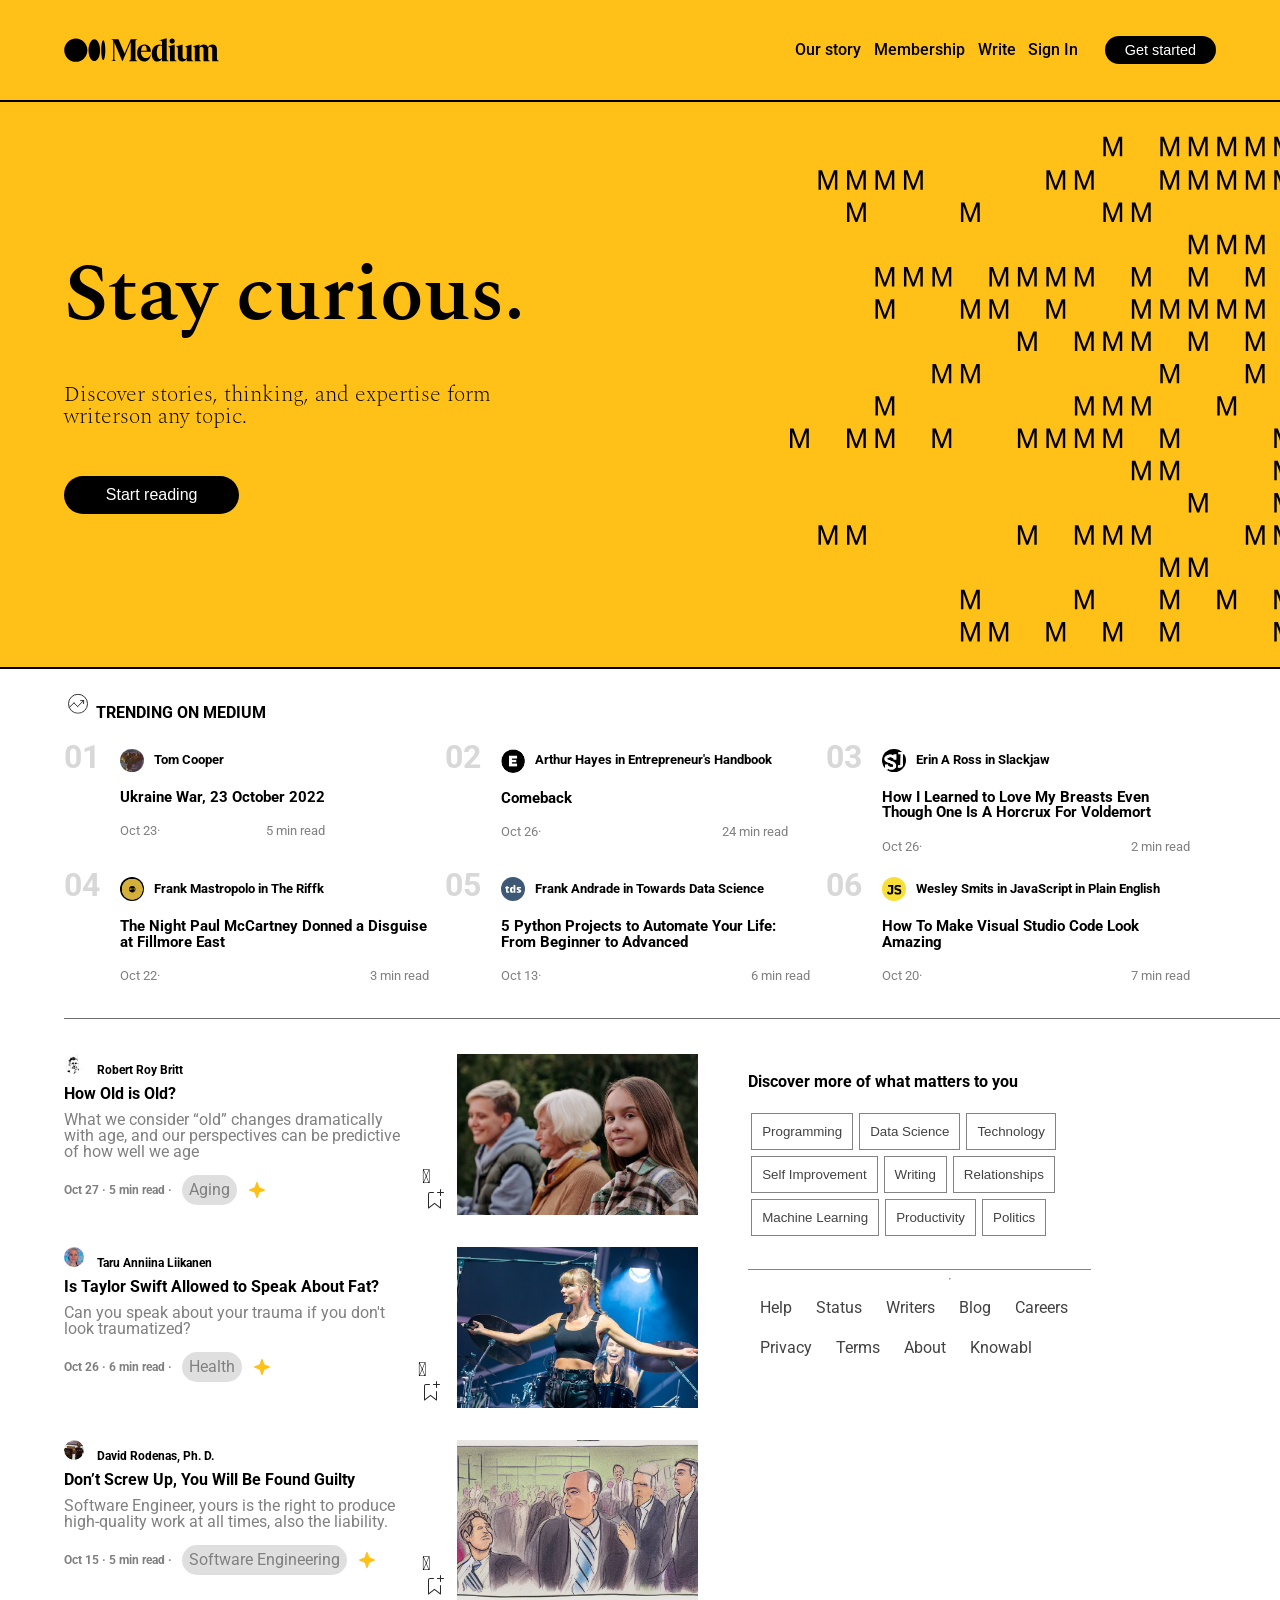
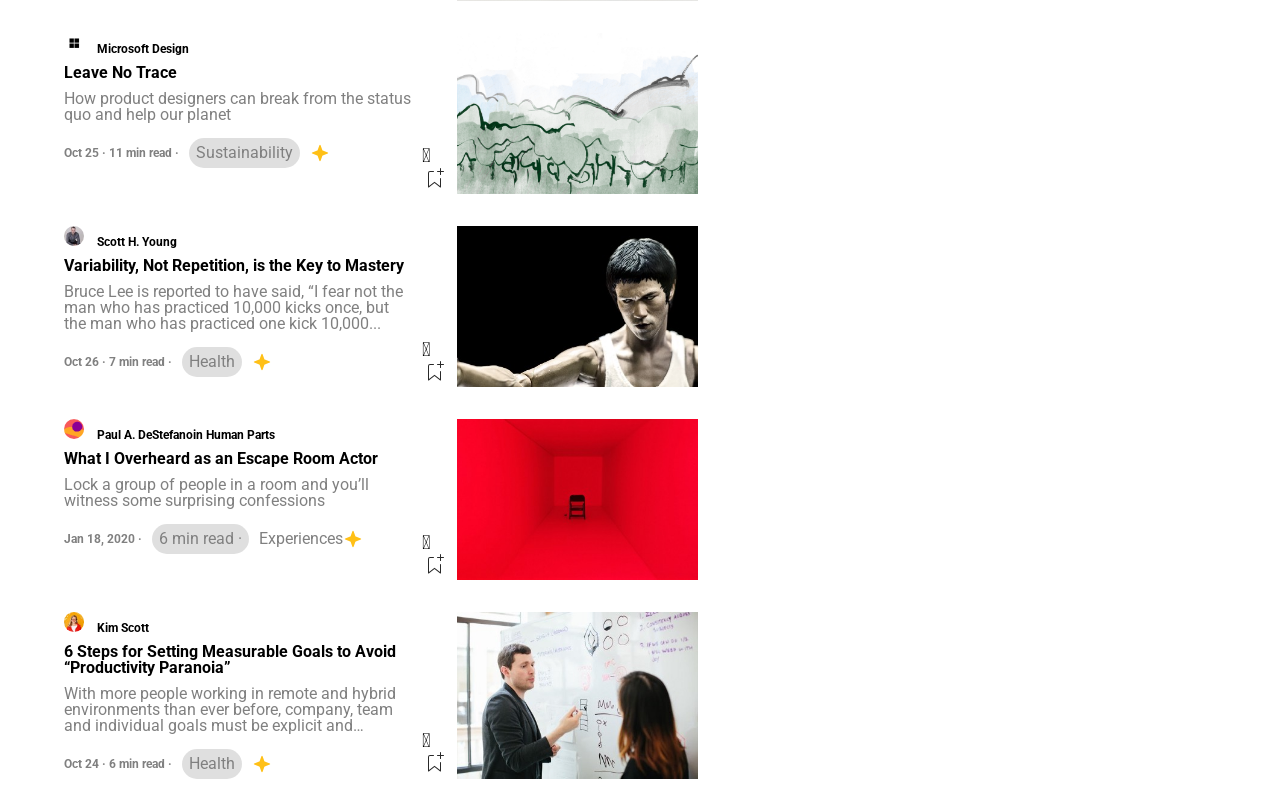
==== commit be34c90e: "add_tablet" ====
--- a/base_di_partenza/medium.html
+++ b/base_di_partenza/medium.html
@@ -9269,7 +9269,11 @@
               </div>
               <div class="first-article-text">
                 <h3>Ukraine War, 23 October 2022</h3>
-                <p>Oct 23·5 min read</p>
+                <div class="subtitle-article">
+                  <p>Oct 23·</p>
+
+                  <p>5 min read</p>
+                </div>
               </div>
             </div>
           </article>
@@ -9288,7 +9292,10 @@
               </div>
               <div class="first-article-text">
                 <h3>Comeback</h3>
-                <p>Oct 26·24 min read</p>
+                <div class="subtitle-article">
+                  <p>Oct 26·</p>
+                  <p>24 min read</p>
+                </div>
               </div>
             </div>
           </article>
@@ -9310,7 +9317,10 @@
                   How I Learned to Love My Breasts Even Though One Is A Horcrux
                   For Voldemort
                 </h3>
-                <p>Oct 26·2 min read</p>
+                <div class="subtitle-article">
+                  <p>Oct 26·</p>
+                  <p>2 min read</p>
+                </div>
               </div>
             </div>
           </article>
@@ -9331,7 +9341,10 @@
                 <h3>
                   The Night Paul McCartney Donned a Disguise at Fillmore East
                 </h3>
-                <p>Oct 22·3 min read</p>
+                <div class="subtitle-article">
+                  <p>Oct 22·</p>
+                  <p>3 min read</p>
+                </div>
               </div>
             </div>
           </article>
@@ -9353,7 +9366,10 @@
                   5 Python Projects to Automate Your Life: From Beginner to
                   Advanced
                 </h3>
-                <p>Oct 13·6 min read</p>
+                <div class="subtitle-article">
+                  <p>Oct 13·</p>
+                  <p>6 min read</p>
+                </div>
               </div>
             </div>
           </article>
@@ -9372,7 +9388,10 @@
               </div>
               <div class="first-article-text">
                 <h3>How To Make Visual Studio Code Look Amazing</h3>
-                <p>Oct 20·7 min read</p>
+                <div class="subtitle-article">
+                  <p>Oct 20·</p>
+                  <p>7 min read</p>
+                </div>
               </div>
             </div>
           </article>
@@ -9583,7 +9602,8 @@
                 surprising confessions
               </p>
               <div class="second-article-bottom-text">
-                <p>Jan 18, 2020 · 6 min read ·</p>
+                <p>Jan 18, 2020 ·</p>
+                <p>6 min read ·</p>
                 <p>Experiences</p>
                 <img
                   src="../base_di_partenza/assets/imgs/svg/star.svg"
--- a/base_di_partenza/assets/css/style.css
+++ b/base_di_partenza/assets/css/style.css
@@ -5,6 +5,7 @@
   font-optical-sizing: auto;
   font-style: normal;
   font-variation-settings: "wdth" 100;
+  padding-bottom: 20px;
 }
 
 header {
@@ -25,7 +26,7 @@
   background-color: #ffc017;
   padding: 0 4em;
   flex-direction: row;
-  height: 100px;
+  height: 80px;
   border-bottom: 2px solid black;
   position: sticky;
   top: 0;
@@ -42,6 +43,7 @@
   flex-direction: row;
 }
 ul li {
+  display: flex;
   list-style: none;
   list-style: none;
   padding: 0.4em;
@@ -64,6 +66,10 @@
   border-radius: 30px;
 }
 
+svg {
+  translate: 130px;
+}
+
 .post-nav {
   padding-left: 4em;
   display: flex;
@@ -72,37 +78,37 @@
 }
 
 .text-header {
-  width: 70%;
+  width: 101%;
   display: flex;
   flex-direction: column;
-  gap: 3em;
+  gap: 1em;
 }
 
 .text-header h1 {
-  font-size: 5em;
+  font-size: 4em;
   font-weight: 600;
 }
 
 .text-header p {
-  font-size: 1.4em;
+  font-size: 1.2em;
 }
 
 .text-header button {
-  font-size: 1em;
+  font-size: 0.8em;
   color: white;
   background-color: black;
   border: none;
   border-radius: 30px;
-  width: 35%;
+  width: 40%;
   padding: 10px 25px;
 }
 
 .last-section {
   padding-left: 4em;
   display: flex;
-  flex-direction: row;
+  flex-direction: column;
   justify-content: space-between;
-  width: 85%;
+  width: 88%;
 }
 
 .second-article {
@@ -113,9 +119,9 @@
 
 /* aside section  */
 .aside-section {
-  margin-left: 50px;
   display: flex;
   flex-direction: column;
+  order: -1;
 }
 
 .aside-section h2 {
@@ -214,7 +220,7 @@
   font-weight: bold;
 }
 .first-article {
-  width: 30%;
+  width: 45%;
   display: flex;
   flex-direction: row;
 }
@@ -228,7 +234,7 @@
 
 .first-article img {
   border-radius: 100%;
-  height: 60%;
+  height: 70%;
   margin-right: 10px;
 }
 
@@ -275,5 +281,654 @@
   display: flex;
   flex-direction: row;
   flex-wrap: wrap;
-  gap: 1em;
-}
+  gap: 2em;
+}
+
+nav.scrolled {
+  background-color: white;
+  animation: fadeIn 0.5s ease forwards;
+}
+
+nav.scrolled button {
+  background-color: #1a8917;
+}
+
+.subtitle-article {
+  justify-content: space-between;
+  display: flex;
+  flex-direction: row;
+}
+
+@media screen and (min-width: 800px) {
+  @keyframes fadeIn {
+    0% {
+      opacity: 0;
+      transform: translateY(-10px);
+    }
+    100% {
+      opacity: 1;
+      transform: translateY(0);
+    }
+  }
+
+  body {
+    font-family: "Roboto", sans-serif;
+    font-optical-sizing: auto;
+    font-style: normal;
+    font-variation-settings: "wdth" 100;
+    padding-bottom: 20px;
+  }
+
+  header {
+    font-family: "Spectral", serif;
+    font-weight: 200;
+    font-style: normal;
+
+    background-color: #ffc017;
+    display: flex;
+    flex-direction: column;
+    border-bottom: 2px solid black;
+  }
+
+  nav {
+    display: flex;
+    align-items: center;
+    justify-content: space-between;
+    background-color: #ffc017;
+    padding: 0 4em;
+    flex-direction: row;
+    height: 80px;
+    border-bottom: 2px solid black;
+    position: sticky;
+    top: 0;
+    z-index: 1;
+  }
+
+  nav img {
+    height: 1.5em;
+    /* flex-grow: 1; */
+  }
+
+  ul {
+    display: flex;
+    flex-direction: row;
+  }
+  ul li {
+    display: flex;
+    list-style: none;
+    list-style: none;
+    padding: 0.4em;
+    display: inline-block;
+    font-weight: 500;
+    height: 1em;
+    vertical-align: middle;
+  }
+  .nav-text-btn {
+    display: flex;
+    flex-direction: row;
+  }
+  nav button {
+    font-size: 0.9em;
+    padding: 0 20px;
+    margin-left: 20px;
+    color: white;
+    background-color: black;
+    border: none;
+    border-radius: 30px;
+  }
+
+  svg {
+    translate: 130px;
+  }
+
+  .post-nav {
+    padding-left: 4em;
+    display: flex;
+    flex-direction: row;
+    align-items: center;
+  }
+
+  .text-header {
+    width: 101%;
+    display: flex;
+    flex-direction: column;
+    gap: 1em;
+  }
+
+  .text-header h1 {
+    font-size: 4em;
+    font-weight: 600;
+  }
+
+  .text-header p {
+    font-size: 1.2em;
+  }
+
+  .text-header button {
+    font-size: 0.8em;
+    color: white;
+    background-color: black;
+    border: none;
+    border-radius: 30px;
+    width: 40%;
+    padding: 10px 25px;
+  }
+
+  .last-section {
+    padding-left: 4em;
+    display: flex;
+    flex-direction: column;
+    justify-content: space-between;
+    width: 88%;
+  }
+
+  .second-article {
+    height: fit-content;
+    display: flex;
+    flex-direction: row;
+  }
+
+  /* aside section  */
+  .aside-section {
+    display: flex;
+    flex-direction: column;
+    order: -1;
+  }
+
+  .aside-section h2 {
+    margin: 20px 0;
+    font-size: 1em;
+    font-weight: bold;
+  }
+
+  .aside-section-button {
+    padding-bottom: 30px;
+    border-bottom: 1px solid rgb(131, 131, 131);
+    width: 85%;
+    display: flex;
+    flex-direction: row;
+    flex-wrap: wrap;
+  }
+
+  .aside-section button {
+    padding: 10px;
+    margin: 3px;
+    background-color: transparent;
+    border: 0.5px solid rgb(131, 131, 131);
+    color: rgb(66, 66, 66);
+  }
+
+  .aside-section-a {
+    display: flex;
+    flex-direction: row;
+    flex-wrap: wrap;
+  }
+
+  .aside-section a {
+    margin: 12px;
+    text-decoration: none;
+    color: rgb(66, 66, 66);
+  }
+
+  .fa-bookmark {
+    font-size: 1.2em;
+    margin: 0 10px;
+    align-content: end;
+  }
+
+  .second-article-text p img {
+    width: 20px;
+    margin-right: 10px;
+    border-radius: 100%;
+  }
+
+  .second-article-text h2 {
+    font-weight: bold;
+    font-size: 1em;
+    margin: 10px 0;
+  }
+
+  .second-article-text p:nth-of-type(2) {
+    color: gray;
+    font-size: 1em;
+  }
+  .second-article-bottom-text {
+    display: flex;
+    flex-direction: row;
+    align-items: center;
+    color: gray;
+    margin-top: 15px;
+  }
+
+  .second-article-bottom-text p:nth-of-type(2) {
+    background-color: rgba(163, 163, 163, 0.349);
+    padding: 7px;
+    border-radius: 30px;
+    margin: 0 10px;
+  }
+
+  .second-article-text p:nth-child(1) {
+    font-size: 12px;
+    font-weight: bold;
+  }
+
+  .second-article-img {
+    width: 38%;
+  }
+
+  .second-article-section {
+    display: flex;
+    flex-direction: column;
+    gap: 2em;
+  }
+
+  .second-section {
+    padding-left: 4em;
+    flex-direction: column;
+  }
+  .second-section h2 {
+    margin: 20px 0;
+    font-weight: bold;
+  }
+  .first-article {
+    width: 45%;
+    display: flex;
+    flex-direction: row;
+  }
+
+  .number-article {
+    display: flex;
+    font-size: 2em;
+    font-weight: bold;
+    color: rgba(119, 119, 118, 0.288);
+  }
+
+  .first-article img {
+    border-radius: 100%;
+    height: 70%;
+    margin-right: 10px;
+  }
+
+  .first-article-text {
+    display: flex;
+    flex-direction: column;
+  }
+
+  .first-article-text h3 {
+    margin: 10px 0 20px 0;
+    font-size: 1.2em;
+    color: black;
+    font-weight: bold;
+  }
+
+  .first-article-text p {
+    color: gray;
+    font-size: 1em;
+  }
+
+  .first-article-body {
+    margin-left: 20px;
+    display: flex;
+    flex-direction: column;
+
+    font-size: 0.8em;
+  }
+
+  .first-article-title {
+    align-items: center;
+    display: flex;
+    flex-direction: row;
+  }
+
+  .first-article-title p {
+    font-size: 1em;
+    font-weight: bold;
+  }
+
+  .part-article {
+    margin-bottom: 35px;
+    padding-bottom: 35px;
+    border-bottom: 1px solid rgb(109, 109, 109);
+    display: flex;
+    flex-direction: row;
+    flex-wrap: wrap;
+    gap: 2em;
+  }
+
+  nav.scrolled {
+    background-color: white;
+    animation: fadeIn 0.5s ease forwards;
+  }
+
+  nav.scrolled button {
+    background-color: #1a8917;
+  }
+
+  .subtitle-article {
+    justify-content: space-between;
+    display: flex;
+    flex-direction: row;
+  }
+}
+
+/*  */
+/*  */
+/*  */
+/*  */
+/*  */
+/*  */
+/*  */
+/*  */
+/*  */
+/*  */
+/*  */
+/*  */
+/*  */
+/*  */
+/*  */
+@media screen and (min-width: 1200px) {
+  @keyframes fadeIn {
+    0% {
+      opacity: 0;
+      transform: translateY(-10px);
+    }
+    100% {
+      opacity: 1;
+      transform: translateY(0);
+    }
+  }
+
+  body {
+    font-family: "Roboto", sans-serif;
+    font-optical-sizing: auto;
+    font-style: normal;
+    font-variation-settings: "wdth" 100;
+    padding-bottom: 20px;
+  }
+
+  header {
+    font-family: "Spectral", serif;
+    font-weight: 200;
+    font-style: normal;
+
+    background-color: #ffc017;
+    display: flex;
+    flex-direction: column;
+    border-bottom: 2px solid black;
+  }
+
+  nav {
+    display: flex;
+    align-items: center;
+    justify-content: space-between;
+    background-color: #ffc017;
+    padding: 0 4em;
+    flex-direction: row;
+    height: 100px;
+    border-bottom: 2px solid black;
+    position: sticky;
+    top: 0;
+    z-index: 1;
+  }
+
+  nav img {
+    height: 1.5em;
+    /* flex-grow: 1; */
+  }
+
+  ul {
+    display: flex;
+    flex-direction: row;
+  }
+  ul li {
+    list-style: none;
+    list-style: none;
+    padding: 0.4em;
+    display: inline-block;
+    font-weight: 500;
+    height: 1em;
+    vertical-align: middle;
+  }
+  .nav-text-btn {
+    display: flex;
+    flex-direction: row;
+  }
+  nav button {
+    font-size: 0.9em;
+    padding: 0 20px;
+    margin-left: 20px;
+    color: white;
+    background-color: black;
+    border: none;
+    border-radius: 30px;
+  }
+
+  .post-nav {
+    padding-left: 4em;
+    display: flex;
+    flex-direction: row;
+    align-items: center;
+  }
+
+  .text-header {
+    width: 70%;
+    display: flex;
+    flex-direction: column;
+    gap: 3em;
+  }
+
+  .text-header h1 {
+    font-size: 5em;
+    font-weight: 600;
+  }
+
+  .text-header p {
+    font-size: 1.4em;
+  }
+
+  .text-header button {
+    font-size: 1em;
+    color: white;
+    background-color: black;
+    border: none;
+    border-radius: 30px;
+    width: 35%;
+    padding: 10px 25px;
+  }
+
+  .last-section {
+    padding-left: 4em;
+    display: flex;
+    flex-direction: row;
+    justify-content: space-between;
+    width: 85%;
+  }
+
+  .second-article {
+    height: fit-content;
+    display: flex;
+    flex-direction: row;
+  }
+
+  /* aside section  */
+  .aside-section {
+    order: 0;
+    margin-left: 50px;
+    display: flex;
+    flex-direction: column;
+  }
+
+  .aside-section h2 {
+    margin: 20px 0;
+    font-size: 1em;
+    font-weight: bold;
+  }
+
+  .aside-section-button {
+    padding-bottom: 30px;
+    border-bottom: 1px solid rgb(131, 131, 131);
+    width: 85%;
+    display: flex;
+    flex-direction: row;
+    flex-wrap: wrap;
+  }
+
+  .aside-section button {
+    padding: 10px;
+    margin: 3px;
+    background-color: transparent;
+    border: 0.5px solid rgb(131, 131, 131);
+    color: rgb(66, 66, 66);
+  }
+
+  .aside-section-a {
+    display: flex;
+    flex-direction: row;
+    flex-wrap: wrap;
+  }
+
+  .aside-section a {
+    margin: 12px;
+    text-decoration: none;
+    color: rgb(66, 66, 66);
+  }
+
+  .fa-bookmark {
+    font-size: 1.2em;
+    margin: 0 10px;
+    align-content: end;
+  }
+
+  .second-article-text p img {
+    width: 20px;
+    margin-right: 10px;
+    border-radius: 100%;
+  }
+
+  .second-article-text h2 {
+    font-weight: bold;
+    font-size: 1em;
+    margin: 10px 0;
+  }
+
+  .second-article-text p:nth-of-type(2) {
+    color: gray;
+    font-size: 1em;
+  }
+  .second-article-bottom-text {
+    display: flex;
+    flex-direction: row;
+    align-items: center;
+    color: gray;
+    margin-top: 15px;
+  }
+
+  .second-article-bottom-text p:nth-of-type(2) {
+    background-color: rgba(163, 163, 163, 0.349);
+    padding: 7px;
+    border-radius: 30px;
+    margin: 0 10px;
+  }
+
+  .second-article-text p:nth-child(1) {
+    font-size: 12px;
+    font-weight: bold;
+  }
+
+  .second-article-img {
+    width: 38%;
+  }
+
+  .second-article-section {
+    display: flex;
+    flex-direction: column;
+    gap: 2em;
+  }
+
+  .second-section {
+    padding-left: 4em;
+    flex-direction: column;
+  }
+  .second-section h2 {
+    margin: 20px 0;
+    font-weight: bold;
+  }
+  .first-article {
+    width: 30%;
+    display: flex;
+    flex-direction: row;
+  }
+
+  .number-article {
+    display: flex;
+    font-size: 2em;
+    font-weight: bold;
+    color: rgba(119, 119, 118, 0.288);
+  }
+
+  .first-article img {
+    border-radius: 100%;
+    height: 60%;
+    margin-right: 10px;
+  }
+
+  .first-article-text {
+    display: flex;
+    flex-direction: column;
+  }
+
+  .first-article-text h3 {
+    margin: 10px 0 20px 0;
+    font-size: 1.2em;
+    color: black;
+    font-weight: bold;
+  }
+
+  .first-article-text p {
+    color: gray;
+    font-size: 1em;
+  }
+
+  .first-article-body {
+    margin-left: 20px;
+    display: flex;
+    flex-direction: column;
+
+    font-size: 0.8em;
+  }
+
+  .first-article-title {
+    align-items: center;
+    display: flex;
+    flex-direction: row;
+  }
+
+  .first-article-title p {
+    font-size: 1em;
+    font-weight: bold;
+  }
+
+  .part-article {
+    margin-bottom: 35px;
+    padding-bottom: 35px;
+    border-bottom: 1px solid rgb(109, 109, 109);
+    display: flex;
+    flex-direction: row;
+    flex-wrap: wrap;
+    gap: 1em;
+  }
+
+  nav.scrolled {
+    background-color: white;
+    animation: fadeIn 0.5s ease forwards;
+  }
+
+  nav.scrolled button {
+    background-color: #1a8917;
+  }
+
+  .subtitle-article {
+    display: flex;
+    flex-direction: row;
+  }
+}
